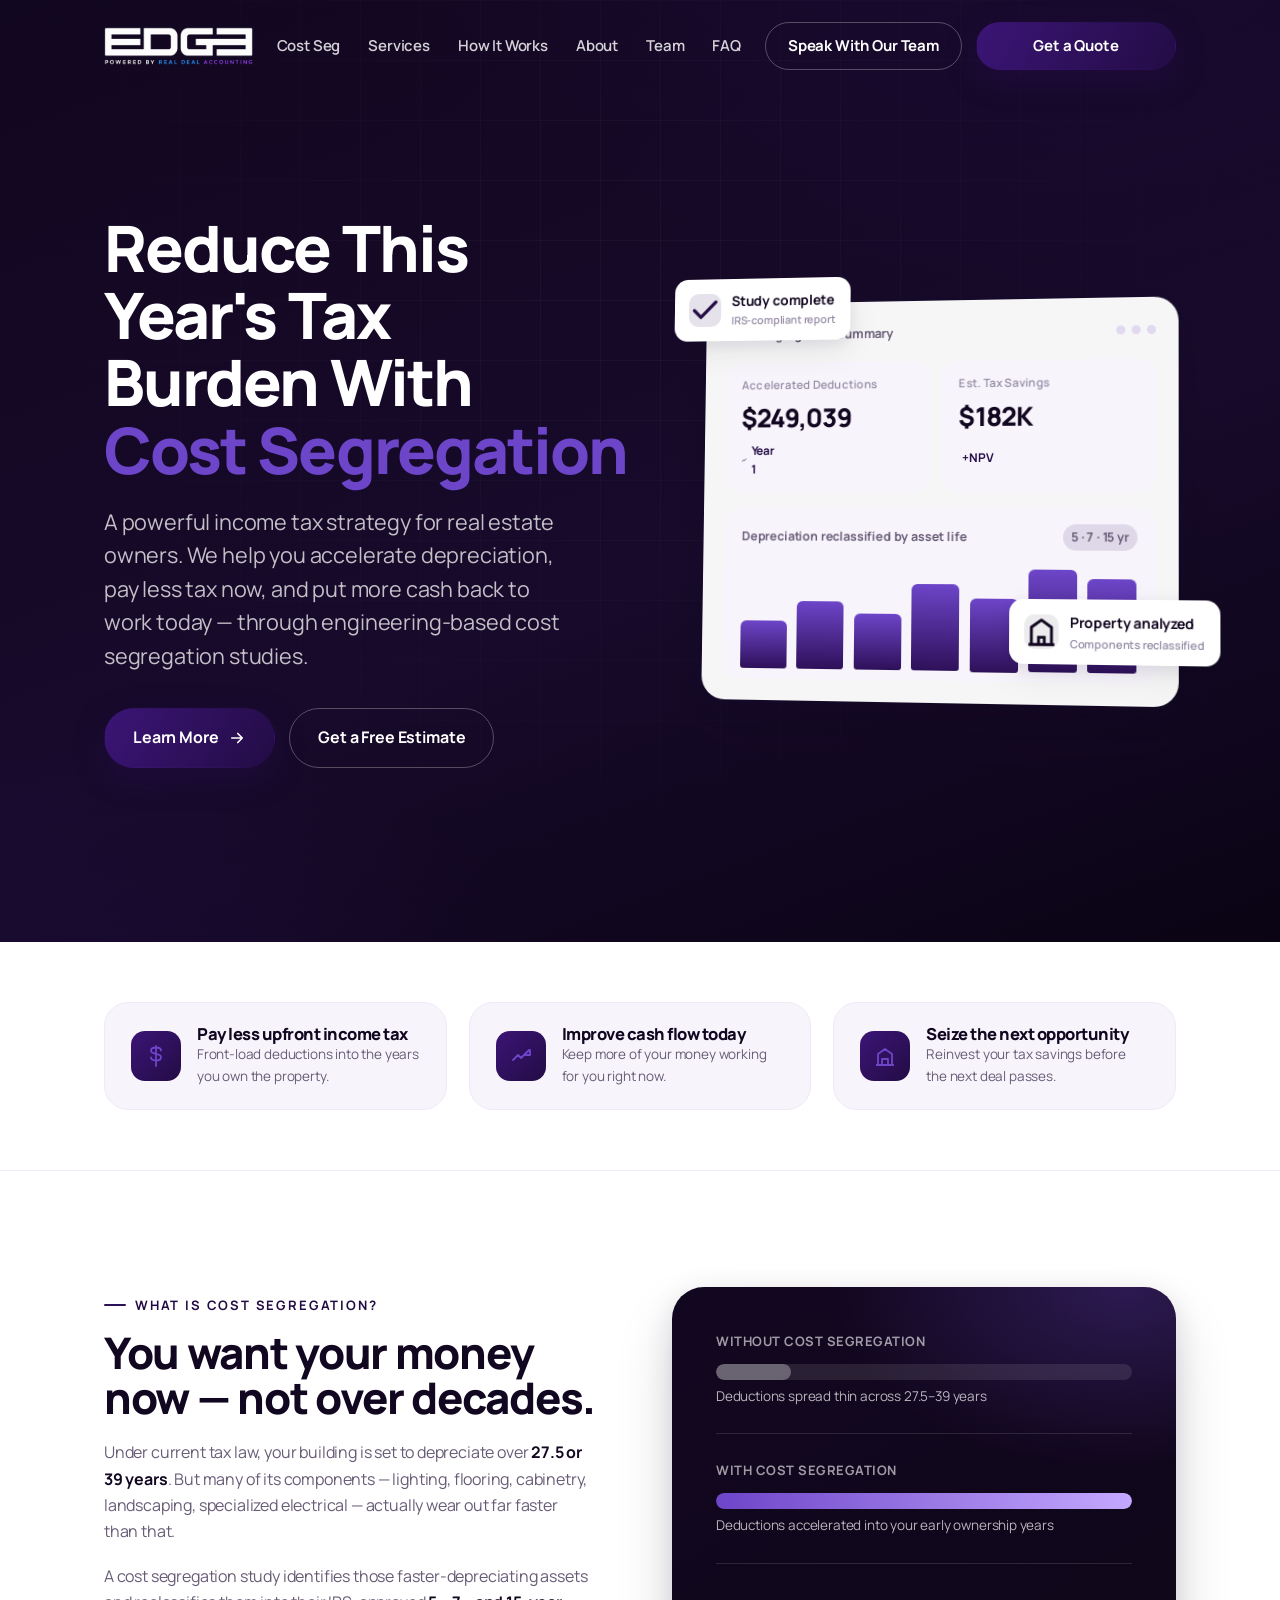
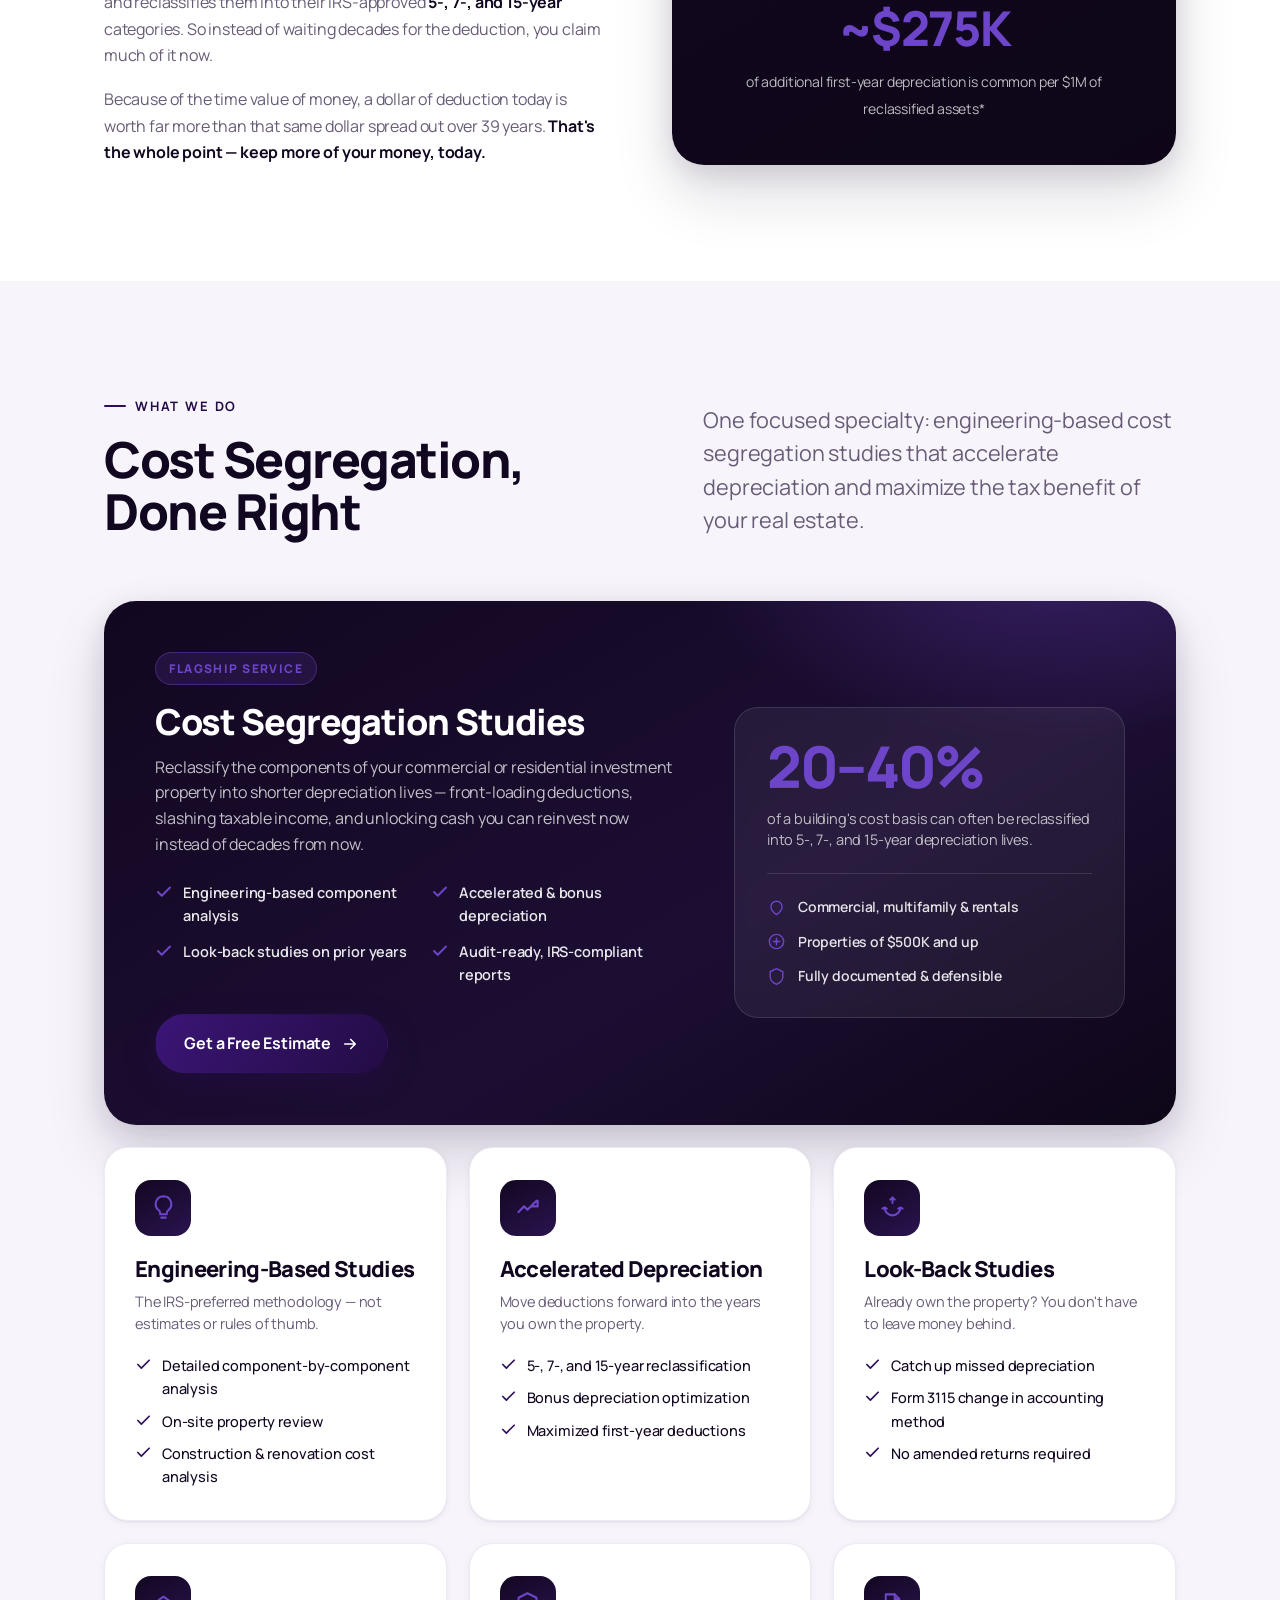
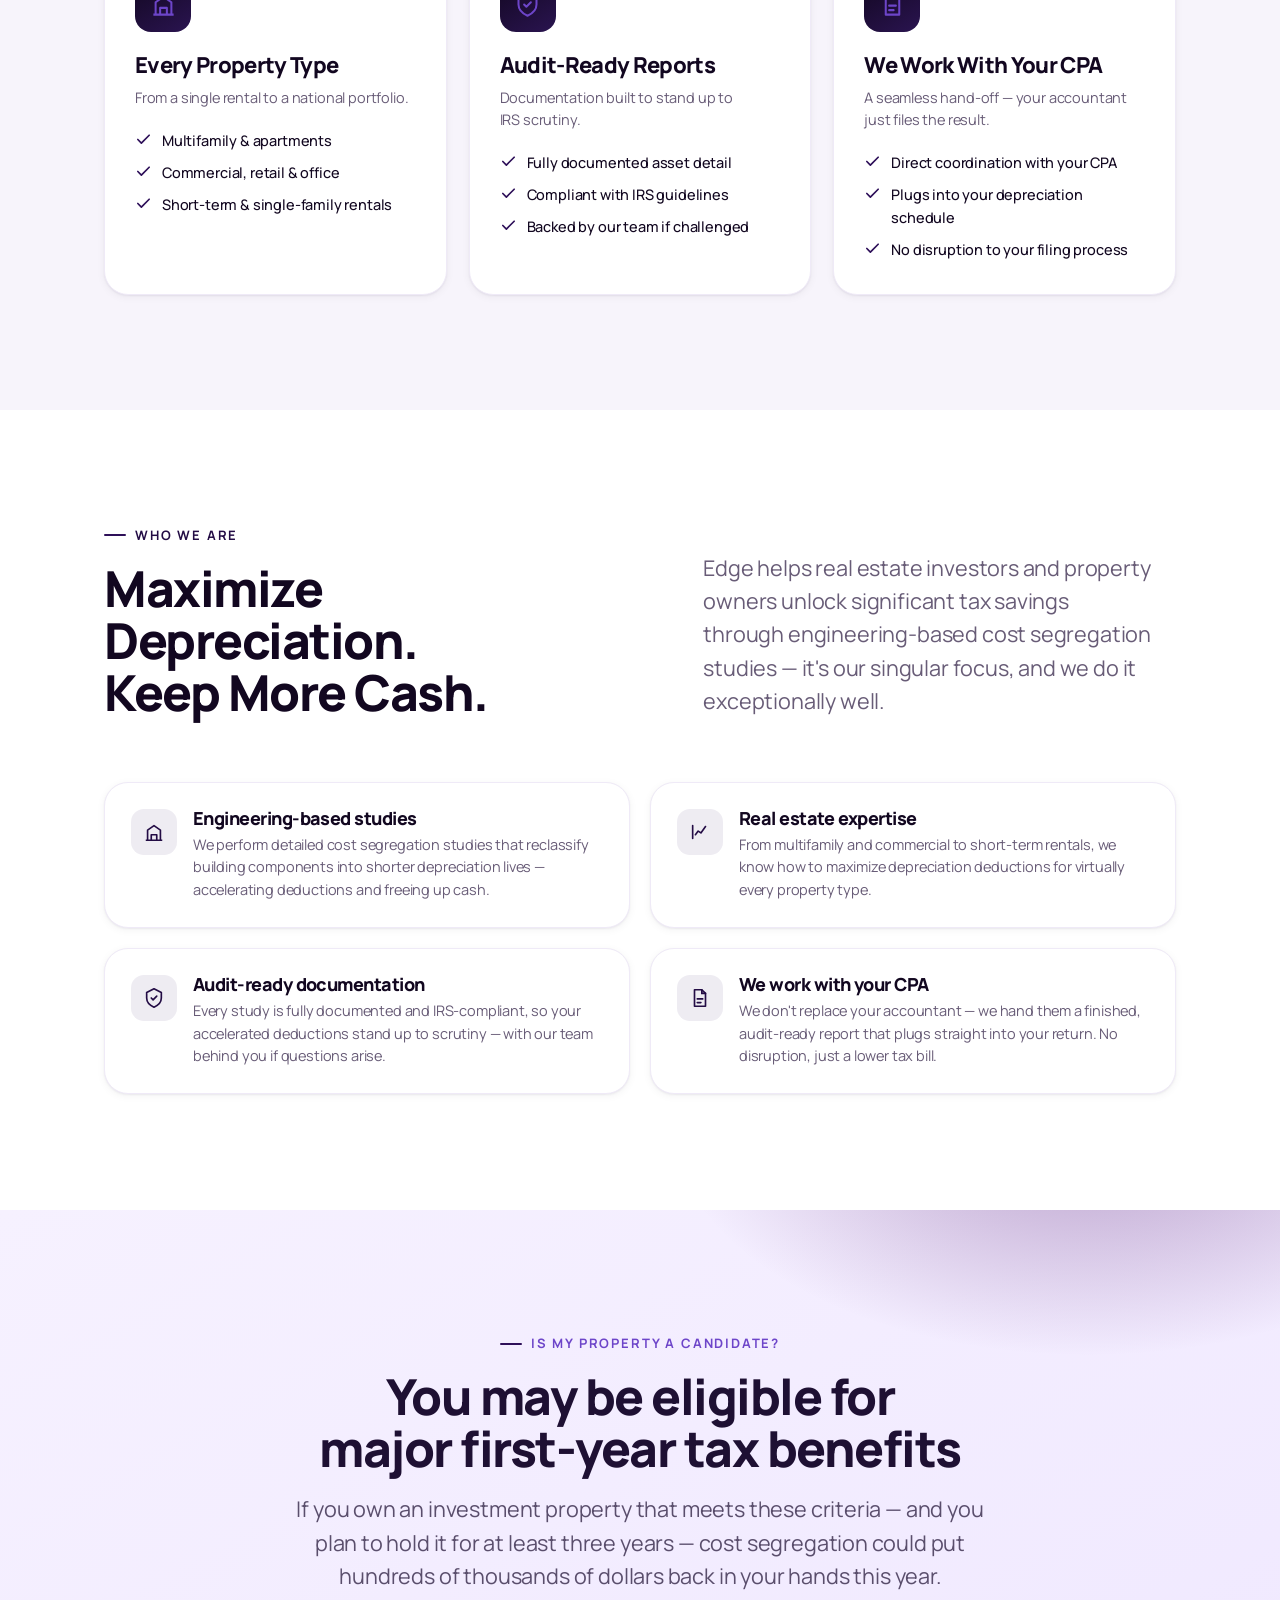
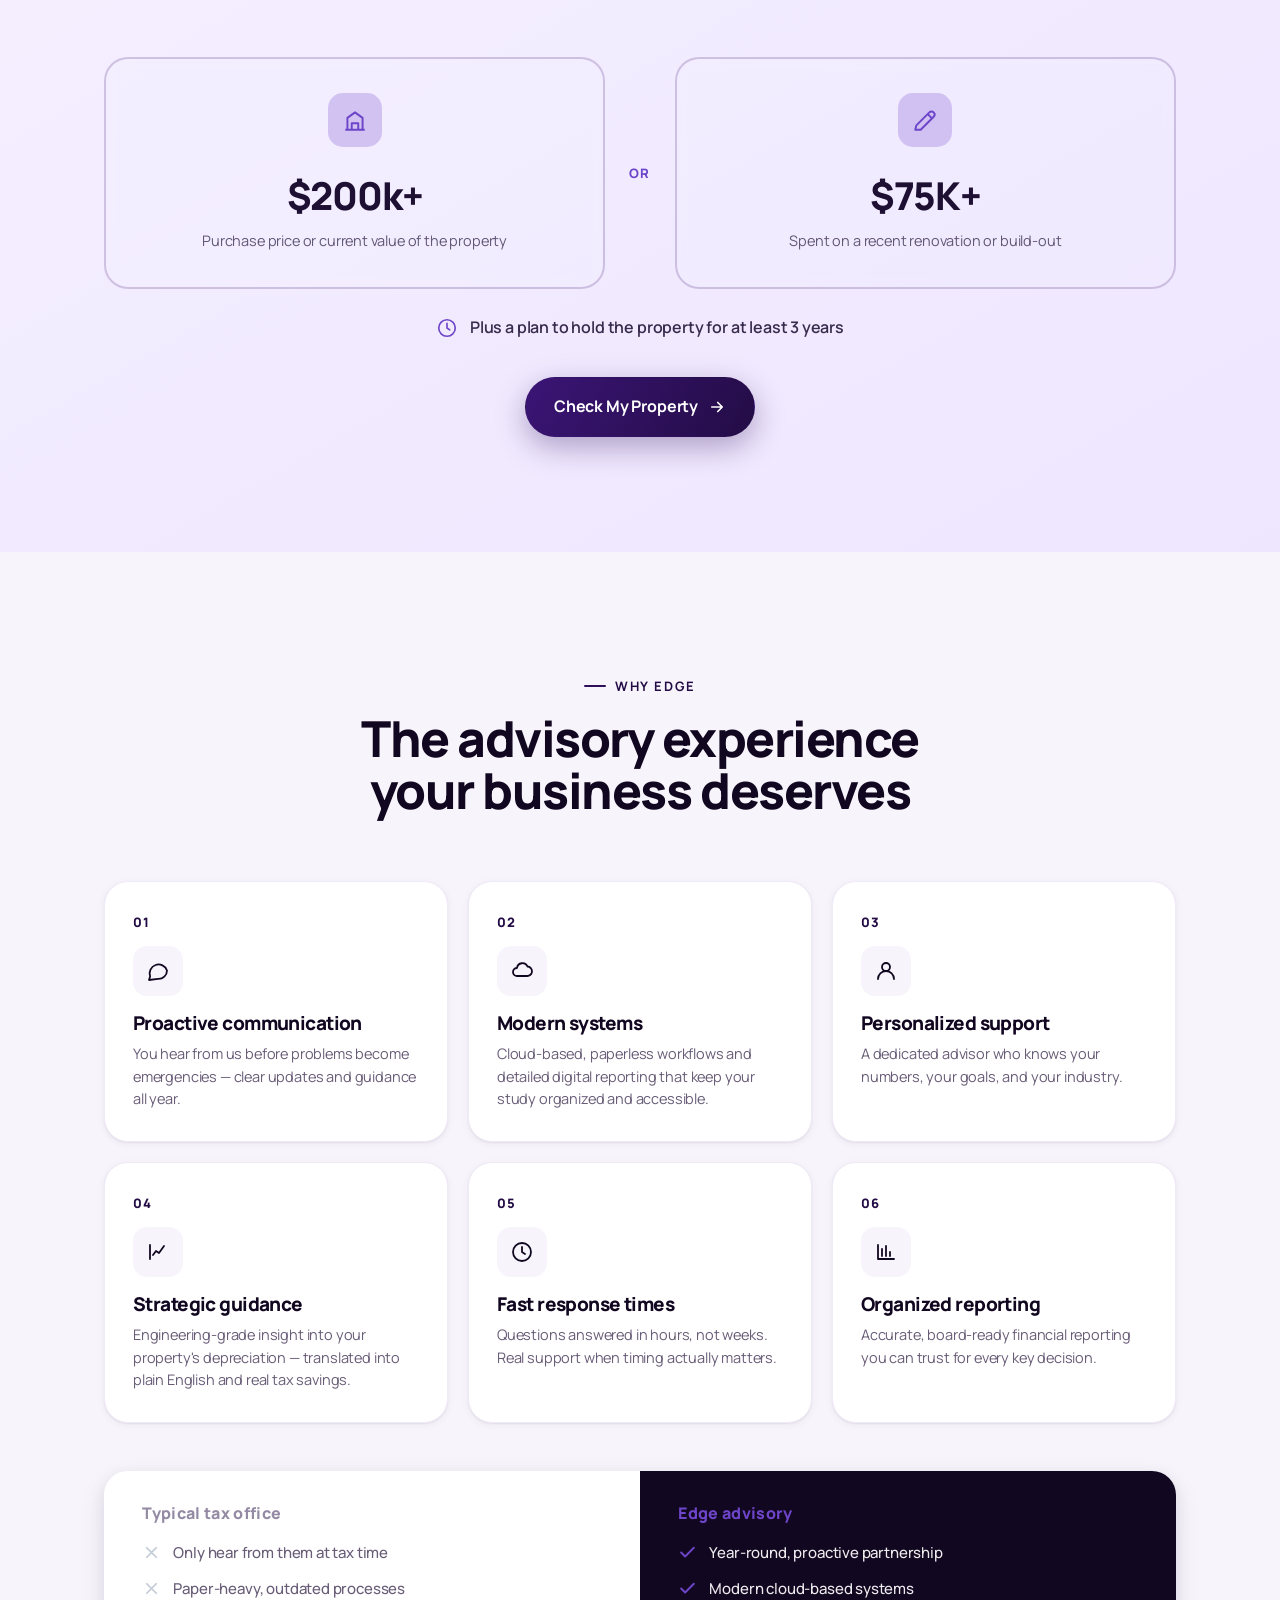
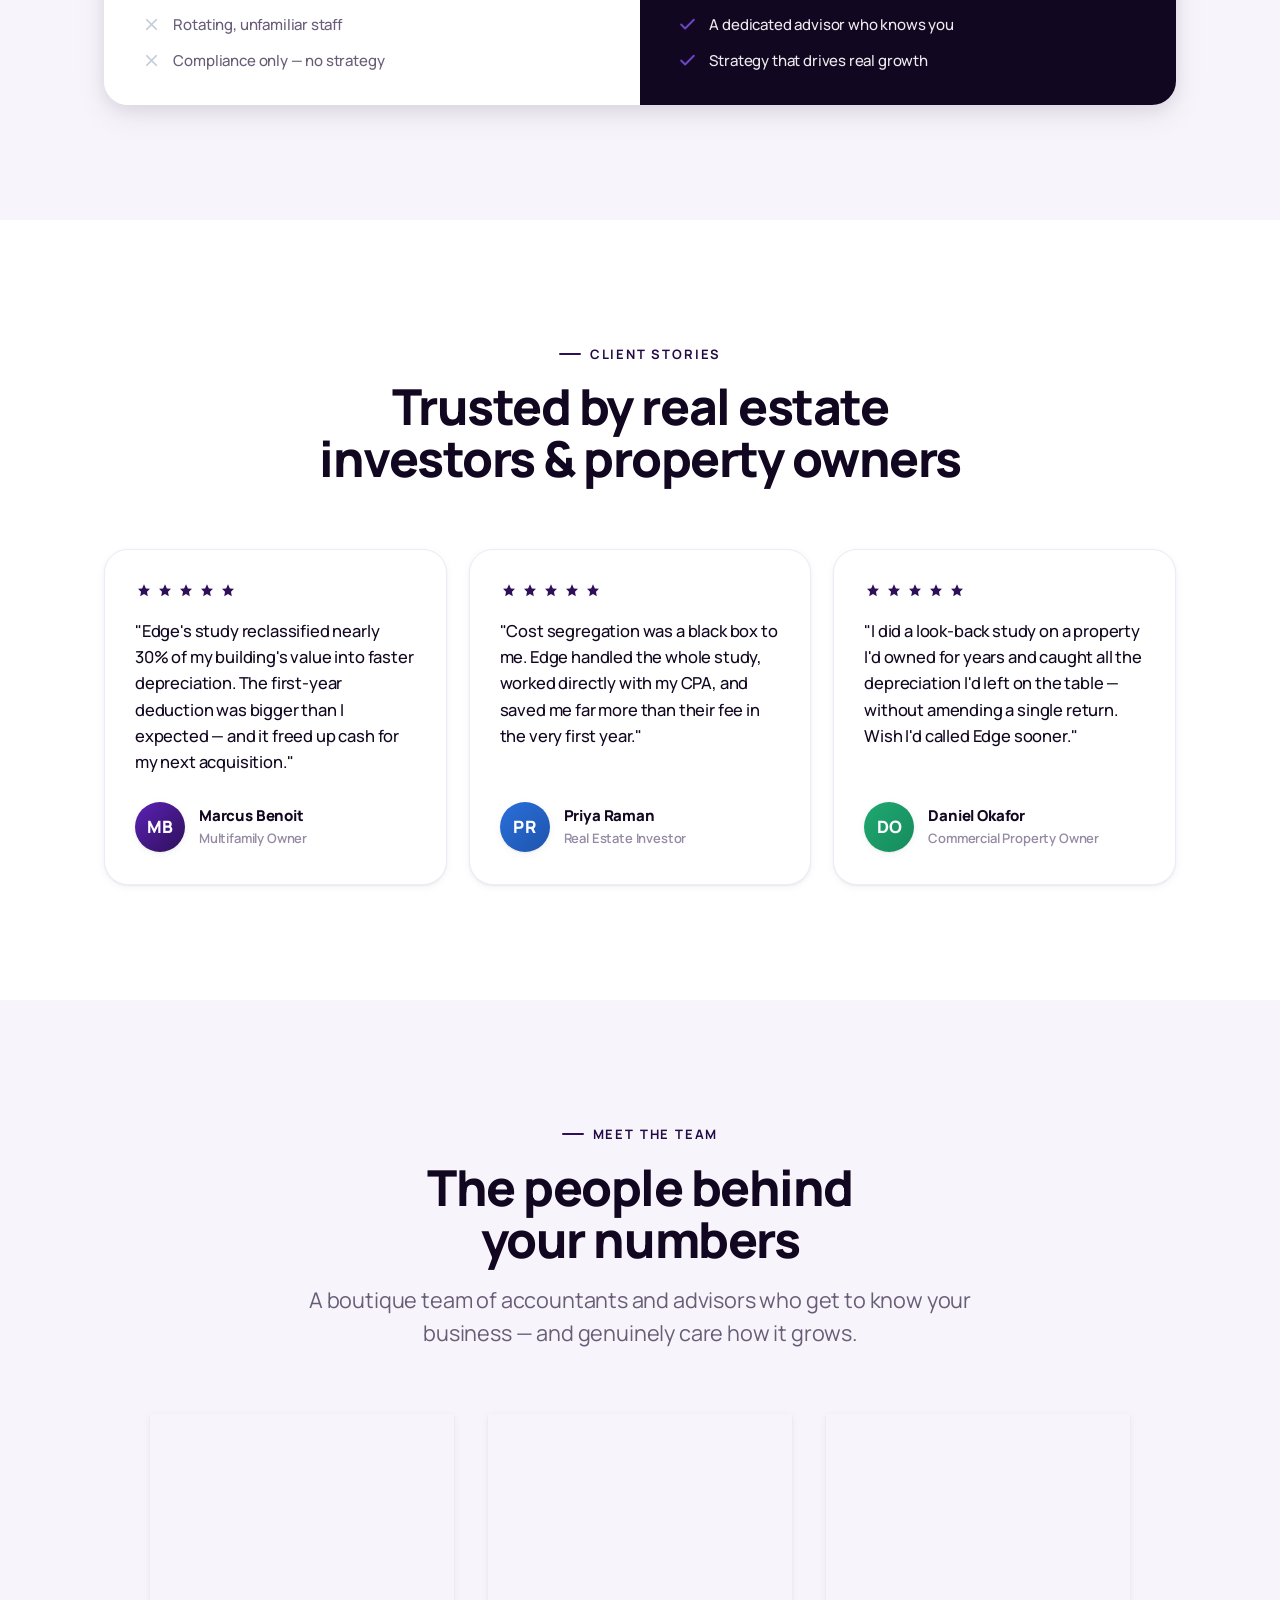
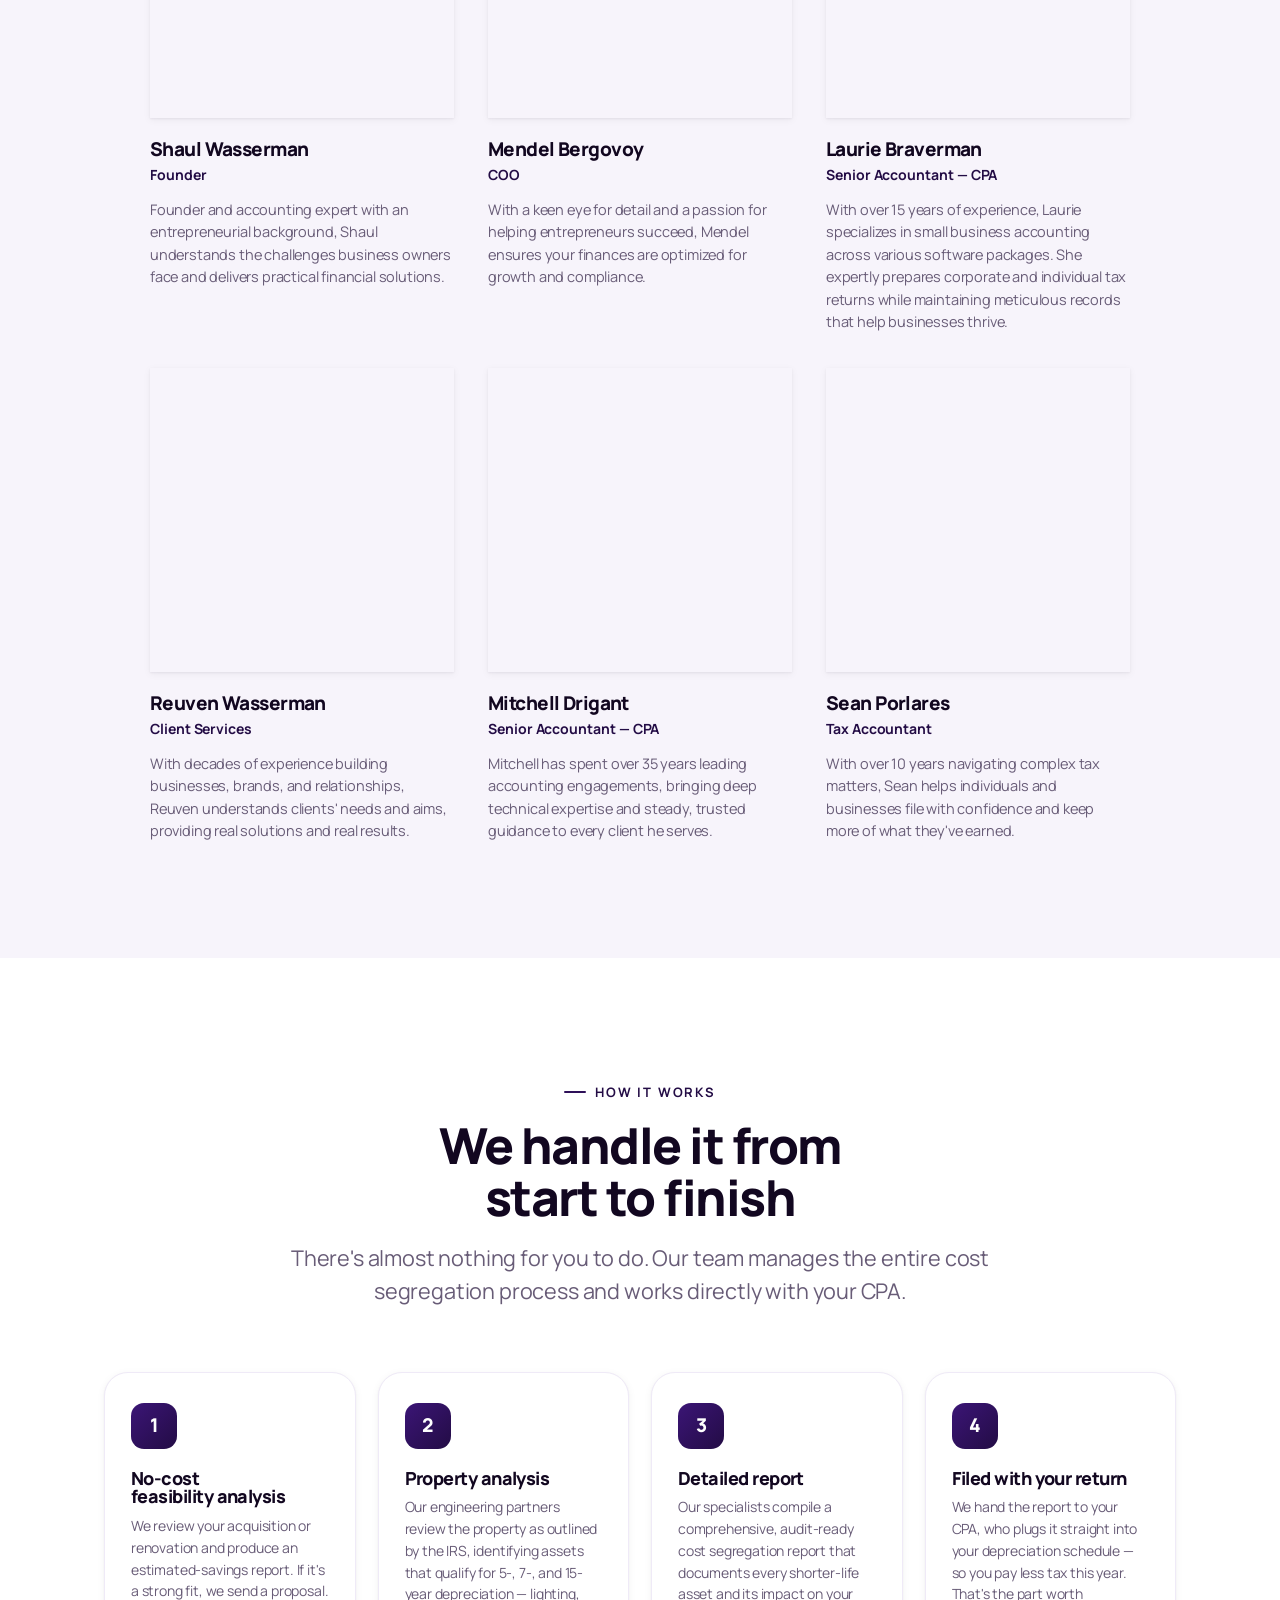
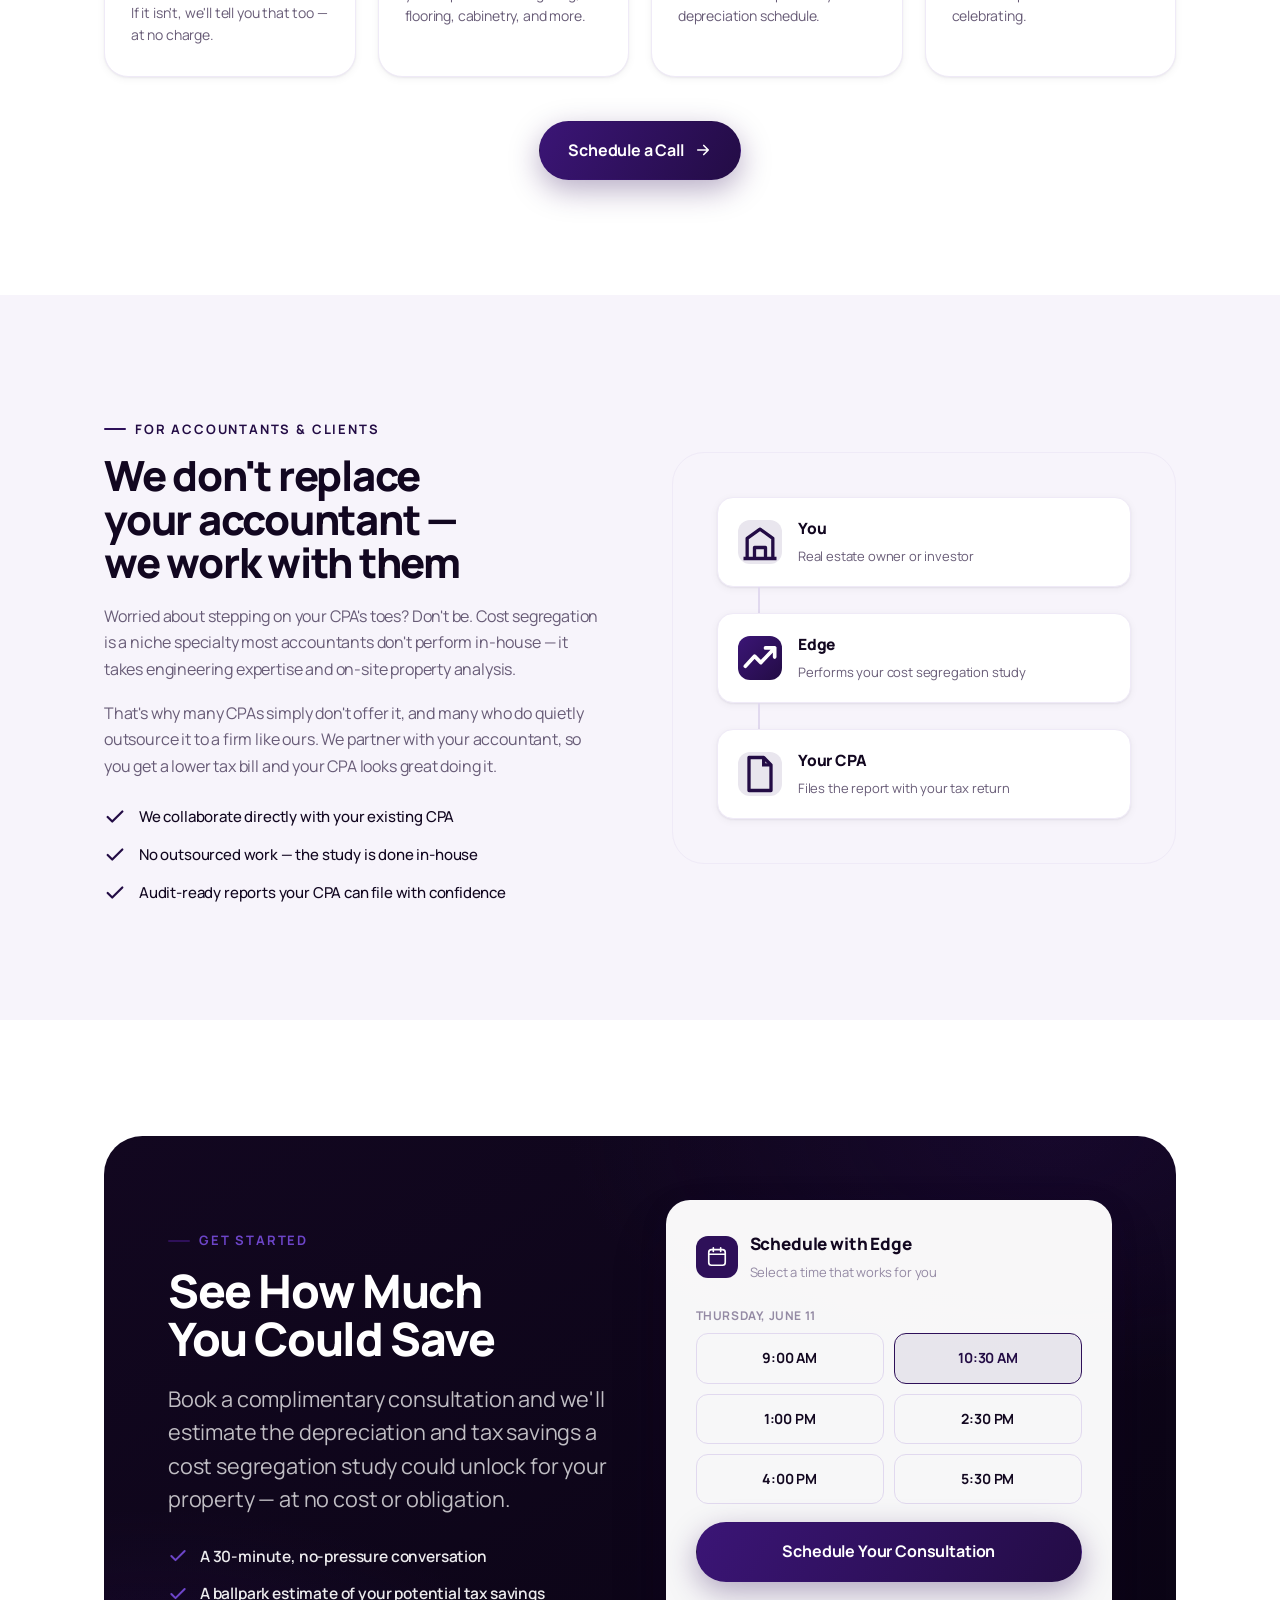
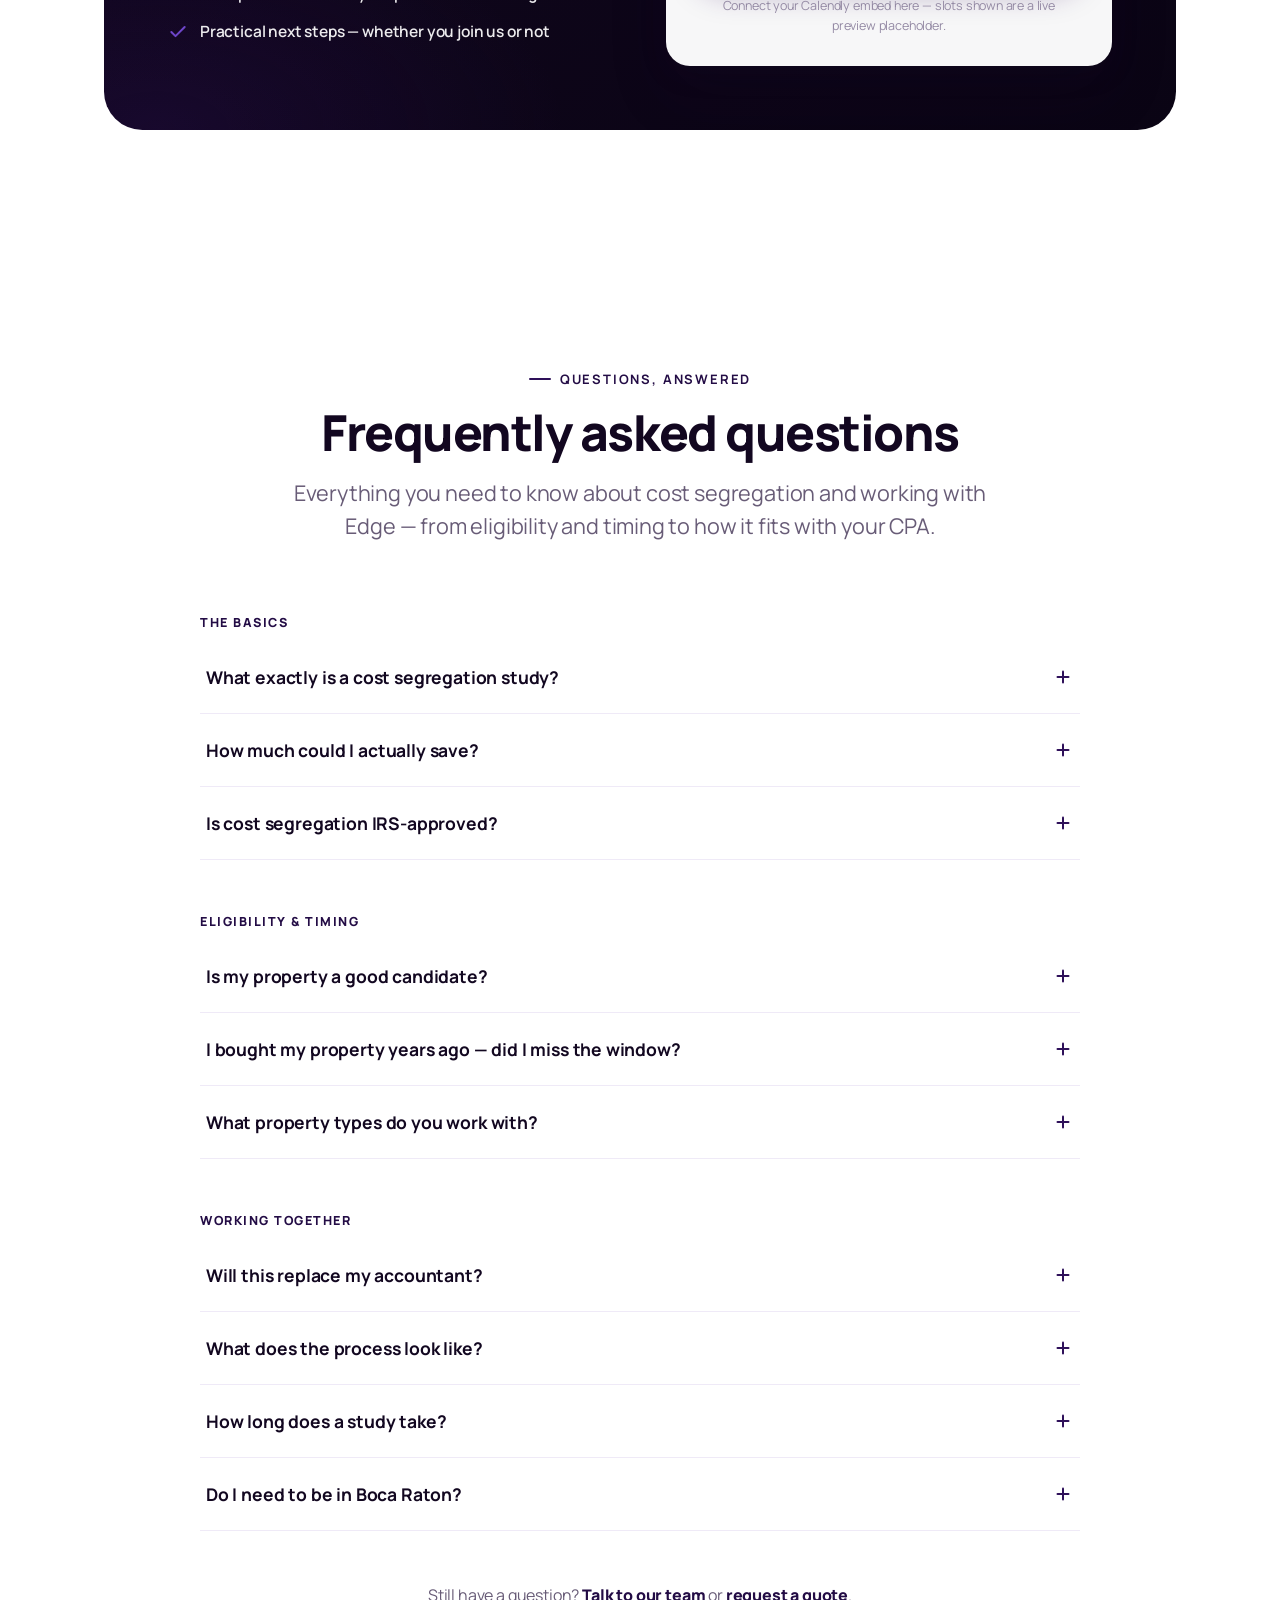
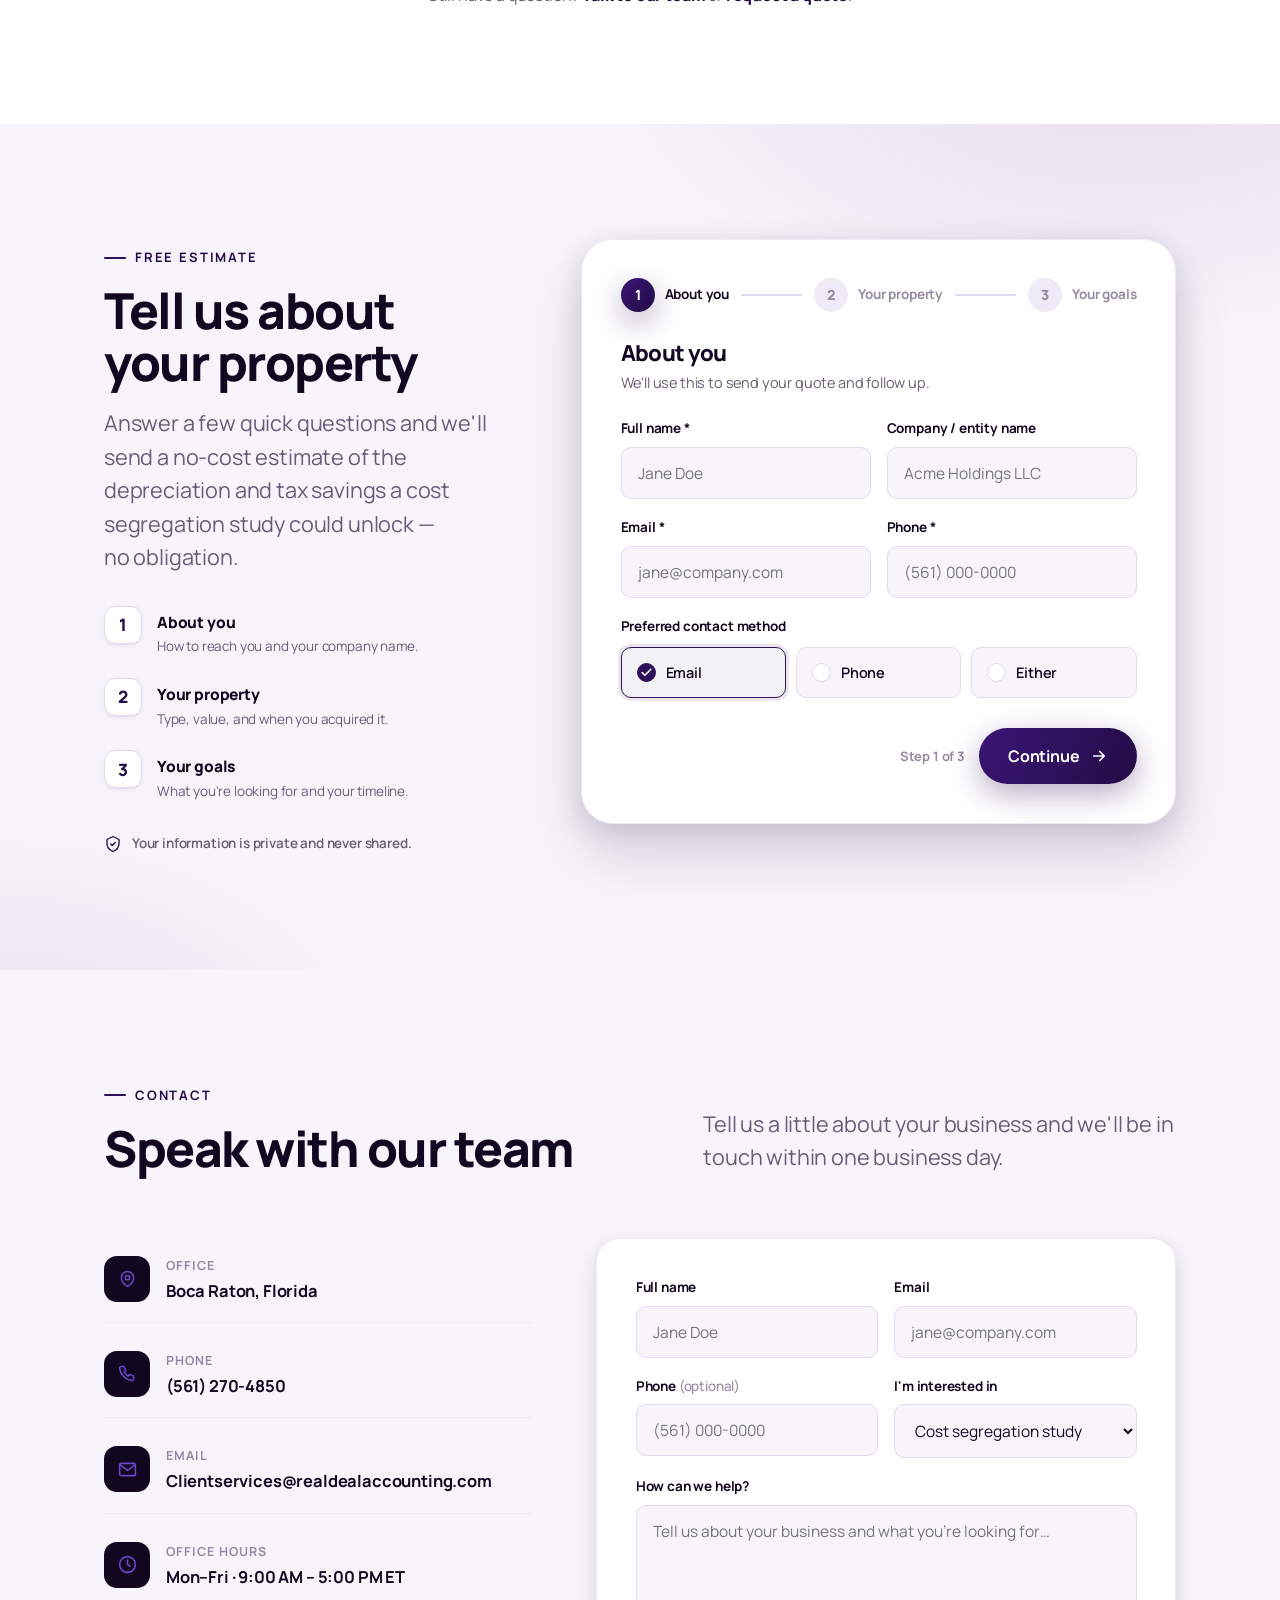
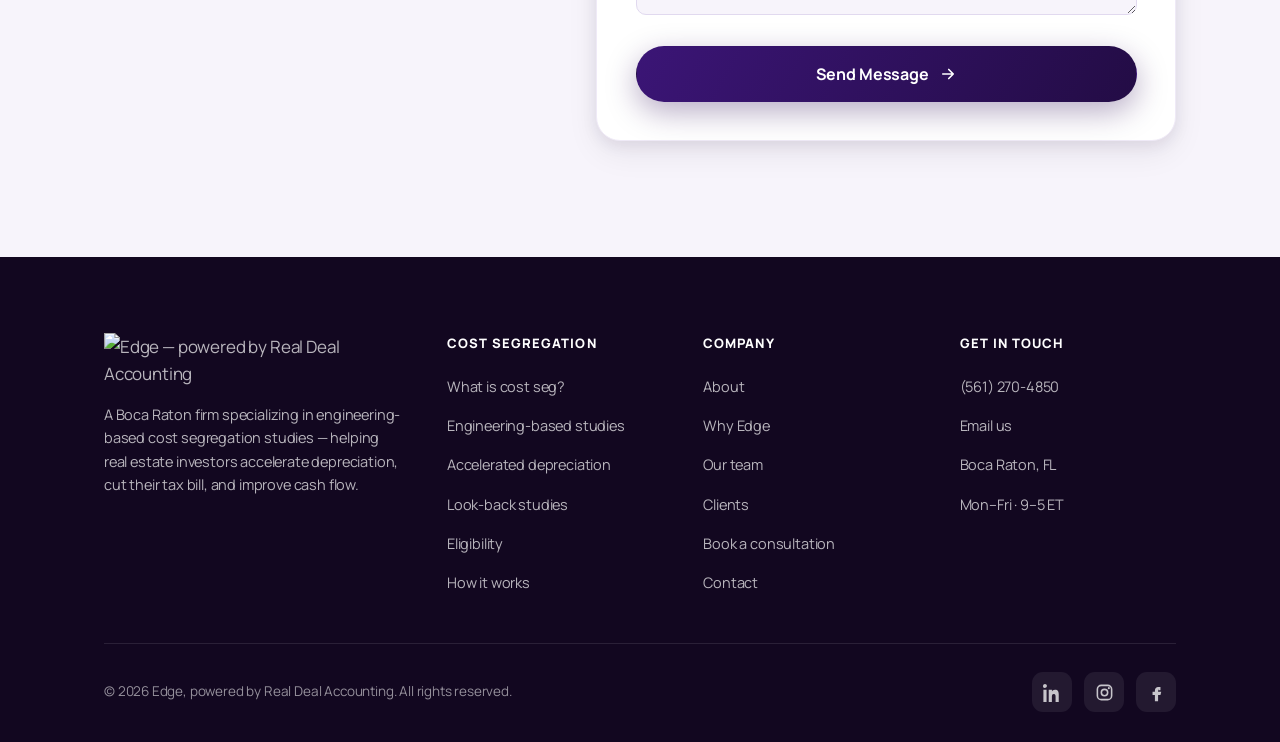
==== index.html @ 7eaba285 "Update index.html" ====
<!DOCTYPE html>
<html lang="en">
<head>
  <link rel="icon" type="image/png" href="assets/favicon.png">
<meta charset="UTF-8" />
<meta name="viewport" content="width=device-width, initial-scale=1.0" />
<meta name="description" content="Edge, powered by Real Deal Accounting — a Boca Raton firm specializing in engineering-based cost segregation studies that accelerate depreciation and reduce income tax for real estate investors and property owners." />
<meta name="keywords" content="cost segregation, cost segregation study, accelerated depreciation, real estate tax savings, bonus depreciation, look-back study, depreciation reclassification, Boca Raton cost segregation" />
<meta property="og:title" content="Edge — Cost Segregation Studies for Real Estate" />
<meta property="og:description" content="Engineering-based cost segregation that accelerates depreciation, cuts your tax bill, and improves cash flow." />
<meta property="og:type" content="website" />
<link rel="preconnect" href="https://fonts.googleapis.com" />
<link rel="preconnect" href="https://fonts.gstatic.com" crossorigin />
<link href="https://fonts.googleapis.com/css2?family=Manrope:wght@400;500;600;700;800&family=Plus+Jakarta+Sans:wght@600;700;800&family=Sora:wght@600;700;800&display=swap" rel="stylesheet" />
<link rel="stylesheet" href="styles.css" />
<script src="image-slot.js"></script>
</head>
  <body>
<!-- ============================ NAV ============================ -->
<header class="nav on-dark" id="nav">
  <div class="wrap nav-inner">
    <a href="#top" class="brand" aria-label="Edge, powered by Real Deal Accounting — home">
  <img src="assets/light logo.png" class="brand-logo light" alt="Logo">
<img src="assets/dark logo.png" class="brand-logo dark" alt="Logo">
    </a>
    <nav class="nav-links" aria-label="Primary">
      <a href="#what">Cost Seg</a>
      <a href="#services">Services</a>
      <a href="#process">How It Works</a>
      <a href="#about">About</a>
      <a href="#team">Team</a>
      <a href="#faq">FAQ</a>
    </nav>
  <div class="nav-cta">
      <a href="contact.html" class="btn btn-ghost on-dark">Speak With Our Team</a>
      <a href="quote.html" class="btn btn-primary" style="font-size: 15px; width: 200px">Get a Quote</a>
    </div>
    <button class="nav-toggle" aria-label="Open menu"><span></span><span></span><span></span></button>
  </div>
</header>

<div class="mobile-menu" id="mobileMenu">
  <button class="mobile-close" aria-label="Close menu">&times;</button>
  <a href="#what">Cost Seg</a>
  <a href="#services">Services</a>
  <a href="#process">How It Works</a>
  <a href="#about">About</a>
  <a href="#team">Team</a>
  <a href="#faq">FAQ</a>
  <a href="#contact">Contact</a>
  <a href="quote.html" class="btn btn-primary" style="font-size: 15px; width: 200px">Get a Quote</a>
</div>

<!-- ============================ HERO ============================ -->
<section class="hero" id="top">
  <div class="wrap hero-grid">
    <div class="hero-copy">
      <h1 class="reveal d1">Reduce This Year's Tax Burden With <span class="accent">Cost Segregation</span></h1>
      <p class="lead reveal d2">A powerful income tax strategy for real estate owners. We help you accelerate depreciation, pay less tax now, and put more cash back to work today — through engineering-based cost segregation studies.</p>
      <div class="hero-cta reveal d3">
        <a href="#what" class="btn btn-primary">Learn More
          <svg viewBox="0 0 24 24" fill="none"><path d="M5 12h14M13 6l6 6-6 6" stroke="currentColor" stroke-width="2.2" stroke-linecap="round" stroke-linejoin="round"/></svg>
        </a>
        <a href="#quote" class="btn btn-ghost on-dark">Get a Free Estimate</a>
      </div>
      <div class="hero-stats reveal d4">
      </div>
    </div>

    <!-- Animated dashboard -->
    <div class="hero-visual reveal d2">
      <div class="dash">
        <div class="dash-top">
          <span class="lbl">Cost Segregation Summary</span>
          <span class="dash-dots"><i></i><i></i><i></i></span>
        </div>
        <div class="dash-kpis">
          <div class="kpi">
            <div class="k-label">Accelerated Deductions</div>
            <div class="k-val" id="kpiRev">$487,200</div>
            <div class="k-trend"><svg viewBox="0 0 24 24" fill="none"><path d="M5 16l5-5 3 3 6-7" stroke="currentColor" stroke-width="2.4" stroke-linecap="round" stroke-linejoin="round"/></svg> Year 1</div>
          </div>
          <div class="kpi">
            <div class="k-label">Est. Tax Savings</div>
            <div class="k-val">$182K</div>
            <div class="k-trend"><svg viewBox="0 0 24 24" fill="none"><path d="M5 16l5-5 3 3 6-7" stroke="currentColor" stroke-width="2.4" stroke-linecap="round" stroke-linejoin="round"/></svg> +NPV</div>
          </div>
        </div>
        <div class="dash-chart">
          <div class="c-head">
            <span>Depreciation reclassified by asset life</span>
            <span class="c-tag">5 · 7 · 15 yr</span>
          </div>
          <div class="bars">
            <span class="bar"></span><span class="bar"></span><span class="bar"></span>
            <span class="bar"></span><span class="bar"></span><span class="bar"></span><span class="bar"></span>
          </div>
        </div>
        <div class="dash-float df-1">
          <span class="ico" style="background:rgba(46,16,89,.12);color:var(--emerald-600)"><svg viewBox="0 0 24 24" fill="none"><path d="M20 6 9 17l-5-5" stroke="currentColor" stroke-width="2.4" stroke-linecap="round" stroke-linejoin="round"/></svg></span>
          <span>Study complete<small>IRS-compliant report</small></span>
        </div>
        <div class="dash-float df-2">
          <span class="ico" style="background:rgba(18,7,32,.08);color:var(--navy)"><svg viewBox="0 0 24 24" fill="none"><path d="M3 21h18M5 21V9l7-5 7 5v12" stroke="currentColor" stroke-width="2" stroke-linejoin="round"/><path d="M10 21v-5h4v5" stroke="currentColor" stroke-width="2"/></svg></span>
          <span>Property analyzed<small>Components reclassified</small></span>
        </div>
      </div>
    </div>
  </div>
</section>

<!-- ============================ BENEFITS ============================ -->
<section class="benefits">
  <div class="wrap">
    <div class="benefits-grid">
      <div class="benefit reveal d1">
        <span class="b-ico"><svg viewBox="0 0 24 24" fill="none"><path d="M12 2v20M17 6.5c0-2-2.2-3-5-3s-5 .9-5 3 2.2 2.8 5 3.3 5 1.3 5 3.4-2.2 3.3-5 3.3-5-1.2-5-3.2" stroke="currentColor" stroke-width="1.8" stroke-linecap="round"/></svg></span>
        <div><h4>Pay less upfront income tax</h4><p>Front-load deductions into the years you own the property.</p></div>
      </div>
      <div class="benefit reveal d2">
        <span class="b-ico"><svg viewBox="0 0 24 24" fill="none"><path d="m4 16 5-5 3 3 8-8M21 6v5h-5" stroke="currentColor" stroke-width="1.9" stroke-linecap="round" stroke-linejoin="round"/></svg></span>
        <div><h4>Improve cash flow today</h4><p>Keep more of your money working for you right now.</p></div>
      </div>
      <div class="benefit reveal d3">
        <span class="b-ico"><svg viewBox="0 0 24 24" fill="none"><path d="M3 21h18M5 21V10l7-5 7 5v11M9 21v-6h6v6" stroke="currentColor" stroke-width="1.8" stroke-linejoin="round"/></svg></span>
        <div><h4>Seize the next opportunity</h4><p>Reinvest your tax savings before the next deal passes.</p></div>
      </div>
    </div>
  </div>
</section>

<!-- ============================ WHAT IS COST SEG ============================ -->
<section class="section" id="what">
  <div class="wrap explain-grid">
    <div class="explain-copy reveal">
      <span class="eyebrow">What is cost segregation?</span>
      <h2 class="h2">You want your money now — not over decades.</h2>
      <p>Under current tax law, your building is set to depreciate over <strong>27.5 or 39 years</strong>. But many of its components — lighting, flooring, cabinetry, landscaping, specialized electrical — actually wear out far faster than that.</p>
      <p>A cost segregation study identifies those faster-depreciating assets and reclassifies them into their IRS-approved <strong>5-, 7-, and 15-year</strong> categories. So instead of waiting decades for the deduction, you claim much of it now.</p>
      <p>Because of the time value of money, a dollar of deduction today is worth far more than that same dollar spread out over 39 years. <strong>That's the whole point — keep more of your money, today.</strong></p>
    </div>
    <div class="explain-visual reveal d1">
      <div class="ev-row">
        <div class="ev-label">Without cost segregation</div>
        <div class="ev-bar-track"><div class="ev-bar-fill slow"></div></div>
        <div class="ev-cap">Deductions spread thin across 27.5–39 years</div>
      </div>
      <div class="ev-divider"></div>
      <div class="ev-row">
        <div class="ev-label">With cost segregation</div>
        <div class="ev-bar-track"><div class="ev-bar-fill fast"></div></div>
        <div class="ev-cap">Deductions accelerated into your early ownership years</div>
      </div>
      <div class="ev-divider"></div>
      <div class="ev-stat">
        <b>~$275K</b>
        <span>of additional first-year depreciation is common per $1M of reclassified assets*</span>
      </div>
    </div>
  </div>
</section>

<!-- ============================ SERVICES ============================ -->
<section class="section alt" id="services">
  <div class="wrap">
    <div class="sec-head split reveal">
      <span class="eyebrow">What we do</span>
      <h2 class="h2">Cost Segregation, Done Right</h2>
      <p class="lead">One focused specialty: engineering-based cost segregation studies that accelerate depreciation and maximize the tax benefit of your real estate.</p>
    </div>

    <article class="svc-featured reveal">
      <div class="sf-body">
        <span class="sf-tag">Flagship service</span>
        <h3>Cost Segregation Studies</h3>
        <p class="sf-desc">Reclassify the components of your commercial or residential investment property into shorter depreciation lives — front-loading deductions, slashing taxable income, and unlocking cash you can reinvest now instead of decades from now.</p>
        <ul class="sf-list">
          <li><svg viewBox="0 0 24 24" fill="none"><path d="M20 6 9 17l-5-5" stroke="currentColor" stroke-width="2.6" stroke-linecap="round" stroke-linejoin="round"/></svg>Engineering-based component analysis</li>
          <li><svg viewBox="0 0 24 24" fill="none"><path d="M20 6 9 17l-5-5" stroke="currentColor" stroke-width="2.6" stroke-linecap="round" stroke-linejoin="round"/></svg>Accelerated &amp; bonus depreciation</li>
          <li><svg viewBox="0 0 24 24" fill="none"><path d="M20 6 9 17l-5-5" stroke="currentColor" stroke-width="2.6" stroke-linecap="round" stroke-linejoin="round"/></svg>Look-back studies on prior years</li>
          <li><svg viewBox="0 0 24 24" fill="none"><path d="M20 6 9 17l-5-5" stroke="currentColor" stroke-width="2.6" stroke-linecap="round" stroke-linejoin="round"/></svg>Audit-ready, IRS-compliant reports</li>
        </ul>
        <a href="#quote" class="btn btn-primary">Get a Free Estimate
          <svg viewBox="0 0 24 24" fill="none"><path d="M5 12h14M13 6l6 6-6 6" stroke="currentColor" stroke-width="2.2" stroke-linecap="round" stroke-linejoin="round"/></svg>
        </a>
      </div>
      <div class="sf-stat">
        <div class="sf-big">20–40%</div>
        <div class="sf-cap">of a building's cost basis can often be reclassified into 5-, 7-, and 15-year depreciation lives.</div>
        <div class="sf-divider"></div>
        <div class="sf-row"><svg viewBox="0 0 24 24" fill="none"><path d="M12 21s-7-4.5-7-10a7 7 0 0 1 14 0c0 5.5-7 10-7 10Z" stroke="currentColor" stroke-width="1.8" stroke-linejoin="round"/></svg>Commercial, multifamily &amp; rentals</div>
        <div class="sf-row"><svg viewBox="0 0 24 24" fill="none"><path d="M12 8v8m-4-4h8" stroke="currentColor" stroke-width="2" stroke-linecap="round"/><circle cx="12" cy="12" r="9" stroke="currentColor" stroke-width="1.8"/></svg>Properties of $500K and up</div>
        <div class="sf-row"><svg viewBox="0 0 24 24" fill="none"><path d="M12 2 4 6v6c0 5 3.5 8 8 10 4.5-2 8-5 8-10V6l-8-4Z" stroke="currentColor" stroke-width="1.8" stroke-linejoin="round"/></svg>Fully documented &amp; defensible</div>
      </div>
    </article>

    <div class="svc-grid">

      <article class="svc-card reveal d1">
        <span class="svc-ico"><svg viewBox="0 0 24 24" fill="none"><path d="M9 18h6M10 21h4M12 2a7 7 0 0 0-4 12.7c.6.5 1 1.3 1 2.1M12 2a7 7 0 0 1 4 12.7c-.6.5-1 1.3-1 2.1" stroke="currentColor" stroke-width="1.8" stroke-linecap="round" stroke-linejoin="round"/></svg></span>
        <h3>Engineering-Based Studies</h3>
        <p class="svc-sub">The IRS-preferred methodology — not estimates or rules of thumb.</p>
        <ul class="svc-list">
          <li><svg viewBox="0 0 24 24" fill="none"><path d="M20 6 9 17l-5-5" stroke="currentColor" stroke-width="2.4" stroke-linecap="round" stroke-linejoin="round"/></svg>Detailed component-by-component analysis</li>
          <li><svg viewBox="0 0 24 24" fill="none"><path d="M20 6 9 17l-5-5" stroke="currentColor" stroke-width="2.4" stroke-linecap="round" stroke-linejoin="round"/></svg>On-site property review</li>
          <li><svg viewBox="0 0 24 24" fill="none"><path d="M20 6 9 17l-5-5" stroke="currentColor" stroke-width="2.4" stroke-linecap="round" stroke-linejoin="round"/></svg>Construction &amp; renovation cost analysis</li>
        </ul>
      </article>

      <article class="svc-card reveal d2">
        <span class="svc-ico"><svg viewBox="0 0 24 24" fill="none"><path d="m4 16 5-5 3 3 8-8M21 6v5h-5" stroke="currentColor" stroke-width="1.9" stroke-linecap="round" stroke-linejoin="round"/></svg></span>
        <h3>Accelerated Depreciation</h3>
        <p class="svc-sub">Move deductions forward into the years you own the property.</p>
        <ul class="svc-list">
          <li><svg viewBox="0 0 24 24" fill="none"><path d="M20 6 9 17l-5-5" stroke="currentColor" stroke-width="2.4" stroke-linecap="round" stroke-linejoin="round"/></svg>5-, 7-, and 15-year reclassification</li>
          <li><svg viewBox="0 0 24 24" fill="none"><path d="M20 6 9 17l-5-5" stroke="currentColor" stroke-width="2.4" stroke-linecap="round" stroke-linejoin="round"/></svg>Bonus depreciation optimization</li>
          <li><svg viewBox="0 0 24 24" fill="none"><path d="M20 6 9 17l-5-5" stroke="currentColor" stroke-width="2.4" stroke-linecap="round" stroke-linejoin="round"/></svg>Maximized first-year deductions</li>
        </ul>
      </article>

      <article class="svc-card reveal d3">
        <span class="svc-ico"><svg viewBox="0 0 24 24" fill="none"><path d="M12 8V3l-2 2m2-2 2 2M5 12a7 7 0 0 0 14 0M5 12l-2 1m2-1 2 1m12-1 2 1m-2-1-2 1" stroke="currentColor" stroke-width="1.8" stroke-linecap="round" stroke-linejoin="round"/></svg></span>
        <h3>Look-Back Studies</h3>
        <p class="svc-sub">Already own the property? You don't have to leave money behind.</p>
        <ul class="svc-list">
          <li><svg viewBox="0 0 24 24" fill="none"><path d="M20 6 9 17l-5-5" stroke="currentColor" stroke-width="2.4" stroke-linecap="round" stroke-linejoin="round"/></svg>Catch up missed depreciation</li>
          <li><svg viewBox="0 0 24 24" fill="none"><path d="M20 6 9 17l-5-5" stroke="currentColor" stroke-width="2.4" stroke-linecap="round" stroke-linejoin="round"/></svg>Form 3115 change in accounting method</li>
          <li><svg viewBox="0 0 24 24" fill="none"><path d="M20 6 9 17l-5-5" stroke="currentColor" stroke-width="2.4" stroke-linecap="round" stroke-linejoin="round"/></svg>No amended returns required</li>
        </ul>
      </article>

      <article class="svc-card reveal d1">
        <span class="svc-ico"><svg viewBox="0 0 24 24" fill="none"><path d="M3 21h18M5 21V10l7-5 7 5v11" stroke="currentColor" stroke-width="1.8" stroke-linejoin="round"/><path d="M9 21v-6h6v6" stroke="currentColor" stroke-width="1.8" stroke-linejoin="round"/></svg></span>
        <h3>Every Property Type</h3>
        <p class="svc-sub">From a single rental to a national portfolio.</p>
        <ul class="svc-list">
          <li><svg viewBox="0 0 24 24" fill="none"><path d="M20 6 9 17l-5-5" stroke="currentColor" stroke-width="2.4" stroke-linecap="round" stroke-linejoin="round"/></svg>Multifamily &amp; apartments</li>
          <li><svg viewBox="0 0 24 24" fill="none"><path d="M20 6 9 17l-5-5" stroke="currentColor" stroke-width="2.4" stroke-linecap="round" stroke-linejoin="round"/></svg>Commercial, retail &amp; office</li>
          <li><svg viewBox="0 0 24 24" fill="none"><path d="M20 6 9 17l-5-5" stroke="currentColor" stroke-width="2.4" stroke-linecap="round" stroke-linejoin="round"/></svg>Short-term &amp; single-family rentals</li>
        </ul>
      </article>

      <article class="svc-card reveal d2">
        <span class="svc-ico"><svg viewBox="0 0 24 24" fill="none"><path d="M12 2 4 6v6c0 5 3.5 8 8 10 4.5-2 8-5 8-10V6l-8-4Z" stroke="currentColor" stroke-width="1.8" stroke-linejoin="round"/><path d="m9 12 2 2 4-4" stroke="currentColor" stroke-width="1.8" stroke-linecap="round" stroke-linejoin="round"/></svg></span>
        <h3>Audit-Ready Reports</h3>
        <p class="svc-sub">Documentation built to stand up to IRS scrutiny.</p>
        <ul class="svc-list">
          <li><svg viewBox="0 0 24 24" fill="none"><path d="M20 6 9 17l-5-5" stroke="currentColor" stroke-width="2.4" stroke-linecap="round" stroke-linejoin="round"/></svg>Fully documented asset detail</li>
          <li><svg viewBox="0 0 24 24" fill="none"><path d="M20 6 9 17l-5-5" stroke="currentColor" stroke-width="2.4" stroke-linecap="round" stroke-linejoin="round"/></svg>Compliant with IRS guidelines</li>
          <li><svg viewBox="0 0 24 24" fill="none"><path d="M20 6 9 17l-5-5" stroke="currentColor" stroke-width="2.4" stroke-linecap="round" stroke-linejoin="round"/></svg>Backed by our team if challenged</li>
        </ul>
      </article>

      <article class="svc-card reveal d3">
        <span class="svc-ico"><svg viewBox="0 0 24 24" fill="none"><path d="M8 3h6l4 4v14H6V3h2Z" stroke="currentColor" stroke-width="1.8" stroke-linejoin="round"/><path d="M14 3v4h4M9 13h6M9 17h4" stroke="currentColor" stroke-width="1.8" stroke-linecap="round"/></svg></span>
        <h3>We Work With Your CPA</h3>
        <p class="svc-sub">A seamless hand-off — your accountant just files the result.</p>
        <ul class="svc-list">
          <li><svg viewBox="0 0 24 24" fill="none"><path d="M20 6 9 17l-5-5" stroke="currentColor" stroke-width="2.4" stroke-linecap="round" stroke-linejoin="round"/></svg>Direct coordination with your CPA</li>
          <li><svg viewBox="0 0 24 24" fill="none"><path d="M20 6 9 17l-5-5" stroke="currentColor" stroke-width="2.4" stroke-linecap="round" stroke-linejoin="round"/></svg>Plugs into your depreciation schedule</li>
          <li><svg viewBox="0 0 24 24" fill="none"><path d="M20 6 9 17l-5-5" stroke="currentColor" stroke-width="2.4" stroke-linecap="round" stroke-linejoin="round"/></svg>No disruption to your filing process</li>
        </ul>
      </article>

    </div>
  </div>
</section>

<!-- ============================ ABOUT ============================ -->
<section class="section" id="about">
  <div class="wrap">
    <div class="sec-head split reveal">
      <span class="eyebrow">Who we are</span>
      <h2 class="h2">Maximize Depreciation. Keep More Cash.</h2>
      <p class="lead">Edge helps real estate investors and property owners unlock significant tax savings through engineering-based cost segregation studies — it's our singular focus, and we do it exceptionally well.</p>
    </div>
    <div class="about-points reveal d1">
      <div class="about-point">
        <span class="ap-ico"><svg viewBox="0 0 24 24" fill="none"><path d="M3 21h18M5 21V10l7-5 7 5v11" stroke="currentColor" stroke-width="1.8" stroke-linejoin="round"/><path d="M9 21v-6h6v6" stroke="currentColor" stroke-width="1.8" stroke-linejoin="round"/></svg></span>
        <div><h4>Engineering-based studies</h4><p>We perform detailed cost segregation studies that reclassify building components into shorter depreciation lives — accelerating deductions and freeing up cash.</p></div>
      </div>
      <div class="about-point">
        <span class="ap-ico"><svg viewBox="0 0 24 24" fill="none"><path d="m7 15 3-4 3 2 5-7M4 19V5" stroke="currentColor" stroke-width="1.8" stroke-linecap="round" stroke-linejoin="round"/></svg></span>
        <div><h4>Real estate expertise</h4><p>From multifamily and commercial to short-term rentals, we know how to maximize depreciation deductions for virtually every property type.</p></div>
      </div>
      <div class="about-point">
        <span class="ap-ico"><svg viewBox="0 0 24 24" fill="none"><path d="M12 2 4 6v6c0 5 3.5 8 8 10 4.5-2 8-5 8-10V6l-8-4Z" stroke="currentColor" stroke-width="1.8" stroke-linejoin="round"/><path d="m9 12 2 2 4-4" stroke="currentColor" stroke-width="1.8" stroke-linecap="round" stroke-linejoin="round"/></svg></span>
        <div><h4>Audit-ready documentation</h4><p>Every study is fully documented and IRS-compliant, so your accelerated deductions stand up to scrutiny — with our team behind you if questions arise.</p></div>
      </div>
      <div class="about-point">
        <span class="ap-ico"><svg viewBox="0 0 24 24" fill="none"><path d="M8 3h6l4 4v14H6V3h2Z" stroke="currentColor" stroke-width="1.8" stroke-linejoin="round"/><path d="M14 3v4h4M9 13h6M9 17h4" stroke="currentColor" stroke-width="1.8" stroke-linecap="round"/></svg></span>
        <div><h4>We work with your CPA</h4><p>We don't replace your accountant — we hand them a finished, audit-ready report that plugs straight into your return. No disruption, just a lower tax bill.</p></div>
      </div>
    </div>
  </div>
</section>

<!-- ============================ ELIGIBILITY ============================ -->
<section class="section elig" id="eligibility">
  <div class="wrap">
    <div class="sec-head center reveal">
      <span class="eyebrow on-dark">Is my property a candidate?</span>
      <h2 class="h2">You may be eligible for major first-year tax benefits</h2>
      <p class="lead">If you own an investment property that meets these criteria — and you plan to hold it for at least three years — cost segregation could put hundreds of thousands of dollars back in your hands this year.</p>
    </div>
    <div class="elig-cards reveal d1">
      <div class="elig-card">
        <span class="ec-ico"><svg viewBox="0 0 24 24" fill="none"><path d="M3 21h18M5 21V10l7-5 7 5v11M9 21v-6h6v6" stroke="currentColor" stroke-width="1.8" stroke-linejoin="round"/></svg></span>
        <b>$200k+</b>
        <span>Purchase price or current value of the property</span>
      </div>
      <div class="elig-or"><span class="line"></span>OR<span class="line"></span></div>
      <div class="elig-card">
        <span class="ec-ico"><svg viewBox="0 0 24 24" fill="none"><path d="m14 6 4 4M3 21l1-4L16 5a2.8 2.8 0 0 1 4 4L8 21l-5 0Z" stroke="currentColor" stroke-width="1.8" stroke-linejoin="round"/></svg></span>
        <b>$75K+</b>
        <span>Spent on a recent renovation or build-out</span>
      </div>
    </div>
    <div class="elig-plus reveal d2">
      <svg viewBox="0 0 24 24" fill="none"><circle cx="12" cy="12" r="9" stroke="currentColor" stroke-width="1.8"/><path d="M12 7v5l3 2" stroke="currentColor" stroke-width="1.8" stroke-linecap="round" stroke-linejoin="round"/></svg>
      Plus a plan to hold the property for at least 3 years
    </div>
    <div class="elig-cta reveal d2">
      <a href="#quote" class="btn btn-primary">Check My Property
        <svg viewBox="0 0 24 24" fill="none"><path d="M5 12h14M13 6l6 6-6 6" stroke="currentColor" stroke-width="2.2" stroke-linecap="round" stroke-linejoin="round"/></svg>
      </a>
    </div>
  </div>
</section>

<!-- ============================ WHY CHOOSE US ============================ -->
<section class="section alt" id="why">
  <div class="wrap">
    <div class="sec-head center reveal">
      <span class="eyebrow">Why Edge</span>
      <h2 class="h2">The advisory experience your business deserves</h2>
    </div>
    <div class="why-grid">
      <div class="why-card reveal d1">
        <div class="wc-num">01</div>
        <span class="wc-ico"><svg viewBox="0 0 24 24" fill="none"><path d="M21 11.5a8.4 8.4 0 0 1-9 8.4L3 21l1.1-3.6A8.5 8.5 0 1 1 21 11.5Z" stroke="currentColor" stroke-width="1.8" stroke-linejoin="round"/></svg></span>
        <h4>Proactive communication</h4>
        <p>You hear from us before problems become emergencies — clear updates and guidance all year.</p>
      </div>
      <div class="why-card reveal d2">
        <div class="wc-num">02</div>
        <span class="wc-ico"><svg viewBox="0 0 24 24" fill="none"><path d="M7 17a4 4 0 0 1 0-8 5.5 5.5 0 0 1 10.5-1.5A4.5 4.5 0 0 1 17 17H7Z" stroke="currentColor" stroke-width="1.8" stroke-linejoin="round"/></svg></span>
        <h4>Modern systems</h4>
        <p>Cloud-based, paperless workflows and detailed digital reporting that keep your study organized and accessible.</p>
      </div>
      <div class="why-card reveal d3">
        <div class="wc-num">03</div>
        <span class="wc-ico"><svg viewBox="0 0 24 24" fill="none"><circle cx="12" cy="8" r="4" stroke="currentColor" stroke-width="1.8"/><path d="M4 20a8 8 0 0 1 16 0" stroke="currentColor" stroke-width="1.8" stroke-linecap="round"/></svg></span>
        <h4>Personalized support</h4>
        <p>A dedicated advisor who knows your numbers, your goals, and your industry.</p>
      </div>
      <div class="why-card reveal d1">
        <div class="wc-num">04</div>
        <span class="wc-ico"><svg viewBox="0 0 24 24" fill="none"><path d="m7 15 3-4 3 2 5-7M4 19V5" stroke="currentColor" stroke-width="1.8" stroke-linecap="round" stroke-linejoin="round"/></svg></span>
        <h4>Strategic guidance</h4>
        <p>Engineering-grade insight into your property's depreciation — translated into plain English and real tax savings.</p>
      </div>
      <div class="why-card reveal d2">
        <div class="wc-num">05</div>
        <span class="wc-ico"><svg viewBox="0 0 24 24" fill="none"><circle cx="12" cy="12" r="9" stroke="currentColor" stroke-width="1.8"/><path d="M12 7v5l3 2" stroke="currentColor" stroke-width="1.8" stroke-linecap="round" stroke-linejoin="round"/></svg></span>
        <h4>Fast response times</h4>
        <p>Questions answered in hours, not weeks. Real support when timing actually matters.</p>
      </div>
      <div class="why-card reveal d3">
        <div class="wc-num">06</div>
        <span class="wc-ico"><svg viewBox="0 0 24 24" fill="none"><path d="M4 19V5M4 19h16M8 16V9m4 7V6m4 10v-4" stroke="currentColor" stroke-width="1.8" stroke-linecap="round" stroke-linejoin="round"/></svg></span>
        <h4>Organized reporting</h4>
        <p>Accurate, board-ready financial reporting you can trust for every key decision.</p>
      </div>
    </div>

    <div class="compare reveal">
      <div class="compare-col them">
        <h4>Typical tax office</h4>
        <ul class="compare-list">
          <li><svg viewBox="0 0 24 24" fill="none"><path d="M6 6l12 12M18 6 6 18" stroke="currentColor" stroke-width="2.2" stroke-linecap="round"/></svg>Only hear from them at tax time</li>
          <li><svg viewBox="0 0 24 24" fill="none"><path d="M6 6l12 12M18 6 6 18" stroke="currentColor" stroke-width="2.2" stroke-linecap="round"/></svg>Paper-heavy, outdated processes</li>
          <li><svg viewBox="0 0 24 24" fill="none"><path d="M6 6l12 12M18 6 6 18" stroke="currentColor" stroke-width="2.2" stroke-linecap="round"/></svg>Rotating, unfamiliar staff</li>
          <li><svg viewBox="0 0 24 24" fill="none"><path d="M6 6l12 12M18 6 6 18" stroke="currentColor" stroke-width="2.2" stroke-linecap="round"/></svg>Compliance only — no strategy</li>
        </ul>
      </div>
      <div class="compare-col us">
        <h4>Edge advisory</h4>
        <ul class="compare-list">
          <li><svg viewBox="0 0 24 24" fill="none"><path d="M20 6 9 17l-5-5" stroke="currentColor" stroke-width="2.4" stroke-linecap="round" stroke-linejoin="round"/></svg>Year-round, proactive partnership</li>
          <li><svg viewBox="0 0 24 24" fill="none"><path d="M20 6 9 17l-5-5" stroke="currentColor" stroke-width="2.4" stroke-linecap="round" stroke-linejoin="round"/></svg>Modern cloud-based systems</li>
          <li><svg viewBox="0 0 24 24" fill="none"><path d="M20 6 9 17l-5-5" stroke="currentColor" stroke-width="2.4" stroke-linecap="round" stroke-linejoin="round"/></svg>A dedicated advisor who knows you</li>
          <li><svg viewBox="0 0 24 24" fill="none"><path d="M20 6 9 17l-5-5" stroke="currentColor" stroke-width="2.4" stroke-linecap="round" stroke-linejoin="round"/></svg>Strategy that drives real growth</li>
        </ul>
      </div>
    </div>
  </div>
</section>

<!-- ============================ TESTIMONIALS ============================ -->
<section class="section" id="testimonials">
  <div class="wrap">
    <div class="sec-head center reveal">
      <span class="eyebrow">Client stories</span>
      <h2 class="h2">Trusted by real estate investors &amp; property owners</h2>
    </div>
    <div class="tst-grid">
      <article class="tst-card reveal d1">
        <div class="tst-stars">
          <svg viewBox="0 0 24 24" fill="currentColor"><path d="m12 3 2.5 5.5L20 9l-4 4 1 6-5-3-5 3 1-6-4-4 5.5-.5L12 3Z"/></svg><svg viewBox="0 0 24 24" fill="currentColor"><path d="m12 3 2.5 5.5L20 9l-4 4 1 6-5-3-5 3 1-6-4-4 5.5-.5L12 3Z"/></svg><svg viewBox="0 0 24 24" fill="currentColor"><path d="m12 3 2.5 5.5L20 9l-4 4 1 6-5-3-5 3 1-6-4-4 5.5-.5L12 3Z"/></svg><svg viewBox="0 0 24 24" fill="currentColor"><path d="m12 3 2.5 5.5L20 9l-4 4 1 6-5-3-5 3 1-6-4-4 5.5-.5L12 3Z"/></svg><svg viewBox="0 0 24 24" fill="currentColor"><path d="m12 3 2.5 5.5L20 9l-4 4 1 6-5-3-5 3 1-6-4-4 5.5-.5L12 3Z"/></svg>
        </div>
        <p class="tst-quote">"Edge's study reclassified nearly 30% of my building's value into faster depreciation. The first-year deduction was bigger than I expected — and it freed up cash for my next acquisition."</p>
        <div class="tst-who">
          <div class="tw-avatar av-1" aria-hidden="true">MB</div>
          <div><div class="tw-name">Marcus Benoit</div><div class="tw-role">Multifamily Owner</div></div>
        </div>
      </article>

      <article class="tst-card reveal d2">
        <div class="tst-stars">
          <svg viewBox="0 0 24 24" fill="currentColor"><path d="m12 3 2.5 5.5L20 9l-4 4 1 6-5-3-5 3 1-6-4-4 5.5-.5L12 3Z"/></svg><svg viewBox="0 0 24 24" fill="currentColor"><path d="m12 3 2.5 5.5L20 9l-4 4 1 6-5-3-5 3 1-6-4-4 5.5-.5L12 3Z"/></svg><svg viewBox="0 0 24 24" fill="currentColor"><path d="m12 3 2.5 5.5L20 9l-4 4 1 6-5-3-5 3 1-6-4-4 5.5-.5L12 3Z"/></svg><svg viewBox="0 0 24 24" fill="currentColor"><path d="m12 3 2.5 5.5L20 9l-4 4 1 6-5-3-5 3 1-6-4-4 5.5-.5L12 3Z"/></svg><svg viewBox="0 0 24 24" fill="currentColor"><path d="m12 3 2.5 5.5L20 9l-4 4 1 6-5-3-5 3 1-6-4-4 5.5-.5L12 3Z"/></svg>
        </div>
        <p class="tst-quote">"Cost segregation was a black box to me. Edge handled the whole study, worked directly with my CPA, and saved me far more than their fee in the very first year."</p>
        <div class="tst-who">
          <div class="tw-avatar av-2" aria-hidden="true">PR</div>
          <div><div class="tw-name">Priya Raman</div><div class="tw-role">Real Estate Investor</div></div>
        </div>
      </article>

      <article class="tst-card reveal d3">
        <div class="tst-stars">
          <svg viewBox="0 0 24 24" fill="currentColor"><path d="m12 3 2.5 5.5L20 9l-4 4 1 6-5-3-5 3 1-6-4-4 5.5-.5L12 3Z"/></svg><svg viewBox="0 0 24 24" fill="currentColor"><path d="m12 3 2.5 5.5L20 9l-4 4 1 6-5-3-5 3 1-6-4-4 5.5-.5L12 3Z"/></svg><svg viewBox="0 0 24 24" fill="currentColor"><path d="m12 3 2.5 5.5L20 9l-4 4 1 6-5-3-5 3 1-6-4-4 5.5-.5L12 3Z"/></svg><svg viewBox="0 0 24 24" fill="currentColor"><path d="m12 3 2.5 5.5L20 9l-4 4 1 6-5-3-5 3 1-6-4-4 5.5-.5L12 3Z"/></svg><svg viewBox="0 0 24 24" fill="currentColor"><path d="m12 3 2.5 5.5L20 9l-4 4 1 6-5-3-5 3 1-6-4-4 5.5-.5L12 3Z"/></svg>
        </div>
        <p class="tst-quote">"I did a look-back study on a property I'd owned for years and caught all the depreciation I'd left on the table — without amending a single return. Wish I'd called Edge sooner."</p>
        <div class="tst-who">
          <div class="tw-avatar av-3" aria-hidden="true">DO</div>
          <div><div class="tw-name">Daniel Okafor</div><div class="tw-role">Commercial Property Owner</div></div>
        </div>
      </article>
    </div>
  </div>
</section>

<!-- ============================ TEAM ============================ -->
<section class="section alt" id="team">
  <div class="wrap">
    <div class="sec-head center reveal">
      <span class="eyebrow">Meet the team</span>
      <h2 class="h2">The people behind your numbers</h2>
      <p class="lead">A boutique team of accountants and advisors who get to know your business — and genuinely care how it grows.</p>
    </div>
    <div class="team-grid">

      <article class="team-card reveal d2">
        <image-slot id="team-2" src="assets/team-2.png?v=2" shape="rounded" radius="16" placeholder="Drop Shaul's photo"></image-slot>
        <h4>Shaul Wasserman</h4>
        <div class="team-role">Founder</div>
        <p class="team-bio">Founder and accounting expert with an entrepreneurial background, Shaul understands the challenges business owners face and delivers practical financial solutions.</p>
      </article>

      <article class="team-card reveal d3">
        <image-slot id="team-3" src="assets/team-3.png?v=2" shape="rounded" radius="16" placeholder="Drop Mendel's photo"></image-slot>
        <h4>Mendel Bergovoy</h4>
        <div class="team-role">COO</div>
        <p class="team-bio">With a keen eye for detail and a passion for helping entrepreneurs succeed, Mendel ensures your finances are optimized for growth and compliance.</p>
      </article>

      <article class="team-card reveal d4">
        <image-slot id="team-4" src="assets/team-4.png?v=2" shape="rounded" radius="16" placeholder="Drop Laurie's photo"></image-slot>
        <h4>Laurie Braverman</h4>
        <div class="team-role">Senior Accountant — CPA</div>
        <p class="team-bio">With over 15 years of experience, Laurie specializes in small business accounting across various software packages. She expertly prepares corporate and individual tax returns while maintaining meticulous records that help businesses thrive.</p>
      </article>

      <article class="team-card reveal d5">
        <image-slot id="team-5" src="assets/team-5.png?v=2" shape="rounded" radius="16" placeholder="Drop Reuven's photo"></image-slot>
        <h4>Reuven Wasserman</h4>
        <div class="team-role">Client Services</div>
        <p class="team-bio">With decades of experience building businesses, brands, and relationships, Reuven understands clients' needs and aims, providing real solutions and real results.</p>
      </article>

      <article class="team-card reveal d1">
        <image-slot id="mitch" src="assets/mitch.png?v=3" shape="rounded" radius="16" placeholder="Drop Mitchell's photo"></image-slot>
        <h4>Mitchell Drigant</h4>
        <div class="team-role">Senior Accountant — CPA</div>
        <p class="team-bio">Mitchell has spent over 35 years leading accounting engagements, bringing deep technical expertise and steady, trusted guidance to every client he serves.</p>
      </article>

      <article class="team-card reveal d2">
        <image-slot id="team-6" src="assets/team-6.png?v=3" shape="rounded" radius="16" placeholder="Drop Sean's photo"></image-slot>
        <h4>Sean Porlares</h4>
        <div class="team-role">Tax Accountant</div>
        <p class="team-bio">With over 10 years navigating complex tax matters, Sean helps individuals and businesses file with confidence and keep more of what they've earned.</p>
      </article>

    </div>
  </div>
</section>

<!-- ============================ PROCESS ============================ -->
<section class="section" id="process">
  <div class="wrap">
    <div class="sec-head center reveal">
      <span class="eyebrow">How it works</span>
      <h2 class="h2">We handle it from start to finish</h2>
      <p class="lead">There's almost nothing for you to do. Our team manages the entire cost segregation process and works directly with your CPA.</p>
    </div>
    <div class="proc-grid">
      <div class="proc-card reveal d1">
        <div class="proc-num">1</div>
        <h4>No-cost feasibility analysis</h4>
        <p>We review your acquisition or renovation and produce an estimated-savings report. If it's a strong fit, we send a proposal. If it isn't, we'll tell you that too — at no charge.</p>
      </div>
      <div class="proc-card reveal d2">
        <div class="proc-num">2</div>
        <h4>Property analysis</h4>
        <p>Our engineering partners review the property as outlined by the IRS, identifying assets that qualify for 5-, 7-, and 15-year depreciation — lighting, flooring, cabinetry, and more.</p>
      </div>
      <div class="proc-card reveal d3">
        <div class="proc-num">3</div>
        <h4>Detailed report</h4>
        <p>Our specialists compile a comprehensive, audit-ready cost segregation report that documents every shorter-life asset and its impact on your depreciation schedule.</p>
      </div>
      <div class="proc-card reveal d4">
        <div class="proc-num">4</div>
        <h4>Filed with your return</h4>
        <p>We hand the report to your CPA, who plugs it straight into your depreciation schedule — so you pay less tax this year. That's the part worth celebrating.</p>
      </div>
    </div>
    <div class="proc-cta reveal">
      <a href="#book" class="btn btn-primary">Schedule a Call
        <svg viewBox="0 0 24 24" fill="none"><path d="M5 12h14M13 6l6 6-6 6" stroke="currentColor" stroke-width="2.2" stroke-linecap="round" stroke-linejoin="round"/></svg>
      </a>
    </div>
  </div>
</section>

<!-- ============================ CPA ============================ -->
<section class="section alt" id="cpa">
  <div class="wrap cpa-grid">
    <div class="cpa-copy reveal">
      <span class="eyebrow">For accountants &amp; clients</span>
      <h2 class="h2" style="margin-top:14px">We don't replace your accountant — we work with them</h2>
      <p>Worried about stepping on your CPA's toes? Don't be. Cost segregation is a niche specialty most accountants don't perform in-house — it takes engineering expertise and on-site property analysis.</p>
      <p>That's why many CPAs simply don't offer it, and many who do quietly outsource it to a firm like ours. We partner with your accountant, so you get a lower tax bill and your CPA looks great doing it.</p>
      <ul class="cpa-points">
        <li><svg viewBox="0 0 24 24" fill="none"><path d="M20 6 9 17l-5-5" stroke="currentColor" stroke-width="2.4" stroke-linecap="round" stroke-linejoin="round"/></svg>We collaborate directly with your existing CPA</li>
        <li><svg viewBox="0 0 24 24" fill="none"><path d="M20 6 9 17l-5-5" stroke="currentColor" stroke-width="2.4" stroke-linecap="round" stroke-linejoin="round"/></svg>No outsourced work — the study is done in-house</li>
        <li><svg viewBox="0 0 24 24" fill="none"><path d="M20 6 9 17l-5-5" stroke="currentColor" stroke-width="2.4" stroke-linecap="round" stroke-linejoin="round"/></svg>Audit-ready reports your CPA can file with confidence</li>
      </ul>
    </div>
    <div class="cpa-visual reveal d1">
      <div class="cpa-flow">
        <div class="cpa-node">
          <span class="cn-ico" style="background:rgba(46,16,89,.1);color:var(--emerald-600)"><svg viewBox="0 0 24 24" fill="none"><path d="M3 21h18M5 21V10l7-5 7 5v11M9 21v-6h6v6" stroke="currentColor" stroke-width="1.8" stroke-linejoin="round"/></svg></span>
          <div><b>You</b><span>Real estate owner or investor</span></div>
        </div>
        <div class="cpa-connector"></div>
        <div class="cpa-node">
          <span class="cn-ico" style="background:linear-gradient(135deg,#3B1576,#230C45);color:#fff"><svg viewBox="0 0 24 24" fill="none"><path d="M4 16.5 9 11l3.5 3.5L20 6.5M15 6.5h5v5" stroke="currentColor" stroke-width="2" stroke-linecap="round" stroke-linejoin="round"/></svg></span>
          <div><b>Edge</b><span>Performs your cost segregation study</span></div>
        </div>
        <div class="cpa-connector"></div>
        <div class="cpa-node">
          <span class="cn-ico" style="background:rgba(46,16,89,.1);color:var(--emerald-600)"><svg viewBox="0 0 24 24" fill="none"><path d="M8 3h6l4 4v14H6V3h2Z" stroke="currentColor" stroke-width="1.8" stroke-linejoin="round"/><path d="M14 3v4h4" stroke="currentColor" stroke-width="1.8"/></svg></span>
          <div><b>Your CPA</b><span>Files the report with your tax return</span></div>
        </div>
      </div>
    </div>
  </div>
</section>

<!-- ============================ BOOK / CALENDLY ============================ -->
<section class="section" id="book">
  <div class="wrap">
    <div class="book reveal">
      <div class="book-grid">
        <div class="book-copy">
          <span class="eyebrow on-dark">Get started</span>
          <h2 style="margin-top:16px">See How Much You Could Save</h2>
          <p class="lead">Book a complimentary consultation and we'll estimate the depreciation and tax savings a cost segregation study could unlock for your property — at no cost or obligation.</p>
          <ul class="book-perks">
            <li><svg viewBox="0 0 24 24" fill="none"><path d="M20 6 9 17l-5-5" stroke="currentColor" stroke-width="2.4" stroke-linecap="round" stroke-linejoin="round"/></svg>A 30-minute, no-pressure conversation</li>
            <li><svg viewBox="0 0 24 24" fill="none"><path d="M20 6 9 17l-5-5" stroke="currentColor" stroke-width="2.4" stroke-linecap="round" stroke-linejoin="round"/></svg>A ballpark estimate of your potential tax savings</li>
            <li><svg viewBox="0 0 24 24" fill="none"><path d="M20 6 9 17l-5-5" stroke="currentColor" stroke-width="2.4" stroke-linecap="round" stroke-linejoin="round"/></svg>Practical next steps — whether you join us or not</li>
          </ul>
        </div>

        <!-- Calendly placeholder -->
        <div class="calendly">
          <div class="cal-head">
            <span class="cal-logo"><svg viewBox="0 0 24 24" fill="none"><rect x="3" y="4" width="18" height="17" rx="3" stroke="currentColor" stroke-width="1.8"/><path d="M3 9h18M8 2v4m8-4v4" stroke="currentColor" stroke-width="1.8" stroke-linecap="round"/></svg></span>
            <div><b>Schedule with Edge</b><span>Select a time that works for you</span></div>
          </div>
          <div class="cal-day">Thursday, June 11</div>
          <div class="cal-slots">
            <div class="cal-slot">9:00 AM</div>
            <div class="cal-slot sel">10:30 AM</div>
            <div class="cal-slot">1:00 PM</div>
            <div class="cal-slot">2:30 PM</div>
            <div class="cal-slot">4:00 PM</div>
            <div class="cal-slot">5:30 PM</div>
          </div>
          <a href="#contact" class="btn btn-primary" style="width:100%">Schedule Your Consultation</a>
          <p class="cal-note">Connect your Calendly embed here — slots shown are a live preview placeholder.</p>
        </div>
      </div>
    </div>
  </div>
</section>

<!-- ============================ FAQ ============================ -->
<section class="section" id="faq">
  <div class="wrap">
    <div class="sec-head center reveal">
      <span class="eyebrow">Questions, answered</span>
      <h2 class="h2">Frequently asked questions</h2>
      <p class="lead">Everything you need to know about cost segregation and working with Edge — from eligibility and timing to how it fits with your CPA.</p>
    </div>

    <div class="faq-wrap reveal d1">

      <div class="faq-cat">
        <span class="faq-cat-label">The Basics</span>
        <details class="faq-item">
          <summary>What exactly is a cost segregation study?<span class="faq-ico"></span></summary>
          <div class="faq-answer"><p>It's an engineering-based analysis that identifies the components of your property — like lighting, flooring, cabinetry, and landscaping — that can be depreciated over 5, 7, or 15 years instead of the standard 27.5 or 39. Accelerating that depreciation front-loads your deductions and lowers your tax bill today.</p></div>
        </details>
        <details class="faq-item">
          <summary>How much could I actually save?<span class="faq-ico"></span></summary>
          <div class="faq-answer"><p>It depends on the property's cost basis, type, and your tax situation, but it's common to reclassify 20–40% of a building's value into shorter lives. As a rough rule of thumb, that can translate to roughly $275K of additional first-year depreciation per $1M of reclassified assets. Our free estimate gives you a number specific to your property.</p></div>
        </details>
        <details class="faq-item">
          <summary>Is cost segregation IRS-approved?<span class="faq-ico"></span></summary>
          <div class="faq-answer"><p>Yes. Cost segregation is a well-established, IRS-recognized tax strategy. The engineering-based approach we use is the methodology the IRS prefers, and every study we deliver is fully documented and audit-ready.</p></div>
        </details>
      </div>

      <div class="faq-cat">
        <span class="faq-cat-label">Eligibility &amp; Timing</span>
        <details class="faq-item">
          <summary>Is my property a good candidate?<span class="faq-ico"></span></summary>
          <div class="faq-answer"><p>Generally, properties worth $1M+ (or with $750K+ in recent renovations) that you plan to hold for at least three years are strong candidates. That said, the only way to know for sure is a quick feasibility review — which we provide at no cost.</p></div>
        </details>
        <details class="faq-item">
          <summary>I bought my property years ago — did I miss the window?<span class="faq-ico"></span></summary>
          <div class="faq-answer"><p>Not at all. A look-back study lets you capture the depreciation you should have claimed in prior years — all at once, in the current year — without amending past returns. We handle the Form 3115 change in accounting method for you.</p></div>
        </details>
        <details class="faq-item">
          <summary>What property types do you work with?<span class="faq-ico"></span></summary>
          <div class="faq-answer"><p>Virtually all income-producing real estate: multifamily and apartments, commercial, retail, office, industrial, and short-term and single-family rentals — from a single property to a national portfolio.</p></div>
        </details>
      </div>

      <div class="faq-cat">
        <span class="faq-cat-label">Working Together</span>
        <details class="faq-item">
          <summary>Will this replace my accountant?<span class="faq-ico"></span></summary>
          <div class="faq-answer"><p>No — we work alongside your CPA. Cost segregation is a niche specialty most accountants don't perform in-house. We do the study and hand your accountant a finished, audit-ready report they simply plug into your depreciation schedule.</p></div>
        </details>
        <details class="faq-item">
          <summary>What does the process look like?<span class="faq-ico"></span></summary>
          <div class="faq-answer"><p>Four simple steps: a no-cost feasibility analysis, an engineering review of your property, a detailed report, and hand-off to your CPA to file with your return. We manage it end to end — there's almost nothing for you to do.</p></div>
        </details>
        <details class="faq-item">
          <summary>How long does a study take?<span class="faq-ico"></span></summary>
          <div class="faq-answer"><p>Most studies are completed within a few weeks of the property review, depending on size and complexity. We'll give you a clear timeline up front so it lines up comfortably with your filing deadlines.</p></div>
        </details>
        <details class="faq-item">
          <summary>Do I need to be in Boca Raton?<span class="faq-ico"></span></summary>
          <div class="faq-answer"><p>No. We're based in Boca Raton, Florida, but we work with property owners wherever their real estate is located.</p></div>
        </details>
      </div>

    </div>

    <p class="faq-cta reveal">Still have a question? <a href="#contact">Talk to our team</a> or <a href="#quote">request a quote</a>.</p>
  </div>
</section>

<!-- ============================ GET A QUOTE ============================ -->
<section class="section quote-section" id="quote">
  <div class="wrap quote-grid">
    <aside class="quote-aside reveal">
      <span class="eyebrow">Free estimate</span>
      <h2 class="h2" style="margin-top:16px">Tell us about your property</h2>
      <p class="lead">Answer a few quick questions and we'll send a no-cost estimate of the depreciation and tax savings a cost segregation study could unlock — no obligation.</p>
      <ol class="quote-steps-list">
        <li><span class="qn">1</span><div><h5>About you</h5><p>How to reach you and your company name.</p></div></li>
        <li><span class="qn">2</span><div><h5>Your property</h5><p>Type, value, and when you acquired it.</p></div></li>
        <li><span class="qn">3</span><div><h5>Your goals</h5><p>What you're looking for and your timeline.</p></div></li>
      </ol>
      <div class="quote-trust">
        <svg viewBox="0 0 24 24" fill="none"><path d="M12 2 4 6v6c0 5 3.5 8 8 10 4.5-2 8-5 8-10V6l-8-4Z" stroke="currentColor" stroke-width="1.8" stroke-linejoin="round"/><path d="m9 12 2 2 4-4" stroke="currentColor" stroke-width="1.8" stroke-linecap="round" stroke-linejoin="round"/></svg>
        Your information is private and never shared.
      </div>
    </aside>

    <div class="qform-card reveal d1">
      <!-- progress -->
      <div class="q-prog" id="qProg">
        <div class="pstep active" data-step="1"><span class="pdot">1</span><span class="plabel">About you</span></div>
        <div class="pline"></div>
        <div class="pstep" data-step="2"><span class="pdot">2</span><span class="plabel">Your property</span></div>
        <div class="pline"></div>
        <div class="pstep" data-step="3"><span class="pdot">3</span><span class="plabel">Your goals</span></div>
      </div>

   <form id="quoteForm" action="https://formspree.io/f/mzdqrjjo" method="POST">
        <!-- STEP 1 -->
        <div class="qpanel active" data-panel="1">
          <h3>About you</h3>
          <p class="qsub">We'll use this to send your quote and follow up.</p>
          <div class="form-row">
            <div class="field">
              <label for="q-name">Full name *</label>
              <input type="text" id="q-name" name="name" placeholder="Jane Doe" />
              <span class="err-msg">Please enter your name.</span>
            </div>
            <div class="field">
              <label for="q-company">Company / entity name</label>
              <input type="text" id="q-company" name="company" placeholder="Acme Holdings LLC" />
            </div>
          </div>
          <div class="form-row">
            <div class="field">
              <label for="q-email">Email *</label>
              <input type="email" id="q-email" name="email" placeholder="jane@company.com" />
              <span class="err-msg">Please enter a valid email.</span>
            </div>
            <div class="field">
              <label for="q-phone">Phone *</label>
              <input type="tel" id="q-phone" name="phone" placeholder="(561) 000-0000" />
              <span class="err-msg">Please enter your phone number.</span>
            </div>
          </div>
          <div class="q-block">
            <span class="q-grouplabel">Preferred contact method</span>
            <div class="q-opts cols-3">
              <div class="q-opt radio"><input type="radio" id="cm-email" name="contactMethod" value="Email" checked /><label for="cm-email"><span class="qcheck"><svg viewBox="0 0 24 24" fill="none"><path d="M20 6 9 17l-5-5" stroke="currentColor" stroke-width="3" stroke-linecap="round" stroke-linejoin="round"/></svg></span>Email</label></div>
              <div class="q-opt radio"><input type="radio" id="cm-phone" name="contactMethod" value="Phone" /><label for="cm-phone"><span class="qcheck"><svg viewBox="0 0 24 24" fill="none"><path d="M20 6 9 17l-5-5" stroke="currentColor" stroke-width="3" stroke-linecap="round" stroke-linejoin="round"/></svg></span>Phone</label></div>
              <div class="q-opt radio"><input type="radio" id="cm-either" name="contactMethod" value="Either" /><label for="cm-either"><span class="qcheck"><svg viewBox="0 0 24 24" fill="none"><path d="M20 6 9 17l-5-5" stroke="currentColor" stroke-width="3" stroke-linecap="round" stroke-linejoin="round"/></svg></span>Either</label></div>
            </div>
          </div>
        </div>

        <!-- STEP 2 -->
        <div class="qpanel" data-panel="2">
          <h3>Your property</h3>
          <p class="qsub">This helps us estimate your potential tax savings.</p>
          <div class="q-block">
            <span class="q-grouplabel">Property type</span>
            <div class="q-opts cols-3">
              <div class="q-opt radio"><input type="radio" id="pt-multi" name="propType" value="Multifamily / Apartments" /><label for="pt-multi"><span class="qcheck"><svg viewBox="0 0 24 24" fill="none"><path d="M20 6 9 17l-5-5" stroke="currentColor" stroke-width="3" stroke-linecap="round" stroke-linejoin="round"/></svg></span>Multifamily</label></div>
              <div class="q-opt radio"><input type="radio" id="pt-comm" name="propType" value="Commercial" /><label for="pt-comm"><span class="qcheck"><svg viewBox="0 0 24 24" fill="none"><path d="M20 6 9 17l-5-5" stroke="currentColor" stroke-width="3" stroke-linecap="round" stroke-linejoin="round"/></svg></span>Commercial</label></div>
              <div class="q-opt radio"><input type="radio" id="pt-retail" name="propType" value="Retail / Office" /><label for="pt-retail"><span class="qcheck"><svg viewBox="0 0 24 24" fill="none"><path d="M20 6 9 17l-5-5" stroke="currentColor" stroke-width="3" stroke-linecap="round" stroke-linejoin="round"/></svg></span>Retail / Office</label></div>
              <div class="q-opt radio"><input type="radio" id="pt-indus" name="propType" value="Industrial / Warehouse" /><label for="pt-indus"><span class="qcheck"><svg viewBox="0 0 24 24" fill="none"><path d="M20 6 9 17l-5-5" stroke="currentColor" stroke-width="3" stroke-linecap="round" stroke-linejoin="round"/></svg></span>Industrial</label></div>
              <div class="q-opt radio"><input type="radio" id="pt-str" name="propType" value="Short-term rental" /><label for="pt-str"><span class="qcheck"><svg viewBox="0 0 24 24" fill="none"><path d="M20 6 9 17l-5-5" stroke="currentColor" stroke-width="3" stroke-linecap="round" stroke-linejoin="round"/></svg></span>Short-term rental</label></div>
              <div class="q-opt radio"><input type="radio" id="pt-sfr" name="propType" value="Single-family rental" /><label for="pt-sfr"><span class="qcheck"><svg viewBox="0 0 24 24" fill="none"><path d="M20 6 9 17l-5-5" stroke="currentColor" stroke-width="3" stroke-linecap="round" stroke-linejoin="round"/></svg></span>Single-family</label></div>
            </div>
          </div>
          <div class="q-block">
            <span class="q-grouplabel">Property value (purchase price or cost basis)</span>
            <div class="q-opts cols-3">
              <div class="q-opt radio"><input type="radio" id="pv-1" name="value" value="Under $500K" /><label for="pv-1"><span class="qcheck"><svg viewBox="0 0 24 24" fill="none"><path d="M20 6 9 17l-5-5" stroke="currentColor" stroke-width="3" stroke-linecap="round" stroke-linejoin="round"/></svg></span>Under $500K</label></div>
              <div class="q-opt radio"><input type="radio" id="pv-2" name="value" value="$500K – $1M" /><label for="pv-2"><span class="qcheck"><svg viewBox="0 0 24 24" fill="none"><path d="M20 6 9 17l-5-5" stroke="currentColor" stroke-width="3" stroke-linecap="round" stroke-linejoin="round"/></svg></span>$500K – $1M</label></div>
              <div class="q-opt radio"><input type="radio" id="pv-3" name="value" value="$1M – $5M" /><label for="pv-3"><span class="qcheck"><svg viewBox="0 0 24 24" fill="none"><path d="M20 6 9 17l-5-5" stroke="currentColor" stroke-width="3" stroke-linecap="round" stroke-linejoin="round"/></svg></span>$1M – $5M</label></div>
              <div class="q-opt radio"><input type="radio" id="pv-4" name="value" value="$5M – $20M" /><label for="pv-4"><span class="qcheck"><svg viewBox="0 0 24 24" fill="none"><path d="M20 6 9 17l-5-5" stroke="currentColor" stroke-width="3" stroke-linecap="round" stroke-linejoin="round"/></svg></span>$5M – $20M</label></div>
              <div class="q-opt radio"><input type="radio" id="pv-5" name="value" value="$20M+" /><label for="pv-5"><span class="qcheck"><svg viewBox="0 0 24 24" fill="none"><path d="M20 6 9 17l-5-5" stroke="currentColor" stroke-width="3" stroke-linecap="round" stroke-linejoin="round"/></svg></span>$20M+</label></div>
            </div>
          </div>
          <div class="q-block">
            <span class="q-grouplabel">When did you acquire or renovate it?</span>
            <div class="q-opts cols-3">
              <div class="q-opt radio"><input type="radio" id="aq-soon" name="acquired" value="Buying / building soon" /><label for="aq-soon"><span class="qcheck"><svg viewBox="0 0 24 24" fill="none"><path d="M20 6 9 17l-5-5" stroke="currentColor" stroke-width="3" stroke-linecap="round" stroke-linejoin="round"/></svg></span>Soon / in progress</label></div>
              <div class="q-opt radio"><input type="radio" id="aq-year" name="acquired" value="Within the last year" /><label for="aq-year"><span class="qcheck"><svg viewBox="0 0 24 24" fill="none"><path d="M20 6 9 17l-5-5" stroke="currentColor" stroke-width="3" stroke-linecap="round" stroke-linejoin="round"/></svg></span>Past year</label></div>
              <div class="q-opt radio"><input type="radio" id="aq-prior" name="acquired" value="1+ years ago" /><label for="aq-prior"><span class="qcheck"><svg viewBox="0 0 24 24" fill="none"><path d="M20 6 9 17l-5-5" stroke="currentColor" stroke-width="3" stroke-linecap="round" stroke-linejoin="round"/></svg></span>1+ years ago</label></div>
            </div>
          </div>
          <div class="q-block">
            <span class="q-grouplabel">How many properties?</span>
            <div class="q-opts cols-3">
              <div class="q-opt radio"><input type="radio" id="pc-1" name="propCount" value="Just one" /><label for="pc-1"><span class="qcheck"><svg viewBox="0 0 24 24" fill="none"><path d="M20 6 9 17l-5-5" stroke="currentColor" stroke-width="3" stroke-linecap="round" stroke-linejoin="round"/></svg></span>Just one</label></div>
              <div class="q-opt radio"><input type="radio" id="pc-2" name="propCount" value="2–5" /><label for="pc-2"><span class="qcheck"><svg viewBox="0 0 24 24" fill="none"><path d="M20 6 9 17l-5-5" stroke="currentColor" stroke-width="3" stroke-linecap="round" stroke-linejoin="round"/></svg></span>2–5</label></div>
              <div class="q-opt radio"><input type="radio" id="pc-3" name="propCount" value="6 or more" /><label for="pc-3"><span class="qcheck"><svg viewBox="0 0 24 24" fill="none"><path d="M20 6 9 17l-5-5" stroke="currentColor" stroke-width="3" stroke-linecap="round" stroke-linejoin="round"/></svg></span>6 or more</label></div>
            </div>
          </div>
        </div>

        <!-- STEP 3 -->
        <div class="qpanel" data-panel="3">
          <h3>Your goals</h3>
          <p class="qsub">Tell us what you're after — select all that apply.</p>
          <div class="q-block">
            <span class="q-grouplabel">What are you interested in? <span class="opt">(select one or more)</span></span>
            <div class="q-opts cols-2">
              <div class="q-opt"><input type="checkbox" id="sv-study" name="services" value="Cost segregation study" /><label for="sv-study"><span class="qcheck"><svg viewBox="0 0 24 24" fill="none"><path d="M20 6 9 17l-5-5" stroke="currentColor" stroke-width="3" stroke-linecap="round" stroke-linejoin="round"/></svg></span>Cost segregation study</label></div>
              <div class="q-opt"><input type="checkbox" id="sv-feas" name="services" value="Free feasibility analysis" /><label for="sv-feas"><span class="qcheck"><svg viewBox="0 0 24 24" fill="none"><path d="M20 6 9 17l-5-5" stroke="currentColor" stroke-width="3" stroke-linecap="round" stroke-linejoin="round"/></svg></span>Free feasibility analysis</label></div>
              <div class="q-opt"><input type="checkbox" id="sv-look" name="services" value="Look-back study (prior years)" /><label for="sv-look"><span class="qcheck"><svg viewBox="0 0 24 24" fill="none"><path d="M20 6 9 17l-5-5" stroke="currentColor" stroke-width="3" stroke-linecap="round" stroke-linejoin="round"/></svg></span>Look-back study (prior years)</label></div>
              <div class="q-opt"><input type="checkbox" id="sv-bonus" name="services" value="Bonus depreciation guidance" /><label for="sv-bonus"><span class="qcheck"><svg viewBox="0 0 24 24" fill="none"><path d="M20 6 9 17l-5-5" stroke="currentColor" stroke-width="3" stroke-linecap="round" stroke-linejoin="round"/></svg></span>Bonus depreciation guidance</label></div>
              <div class="q-opt"><input type="checkbox" id="sv-multi" name="services" value="Portfolio / multiple properties" /><label for="sv-multi"><span class="qcheck"><svg viewBox="0 0 24 24" fill="none"><path d="M20 6 9 17l-5-5" stroke="currentColor" stroke-width="3" stroke-linecap="round" stroke-linejoin="round"/></svg></span>Portfolio / multiple properties</label></div>
              <div class="q-opt"><input type="checkbox" id="sv-unsure" name="services" value="Not sure yet" /><label for="sv-unsure"><span class="qcheck"><svg viewBox="0 0 24 24" fill="none"><path d="M20 6 9 17l-5-5" stroke="currentColor" stroke-width="3" stroke-linecap="round" stroke-linejoin="round"/></svg></span>Not sure — help me figure it out</label></div>
            </div>
            <span class="err-msg" id="svcErr">Please select at least one option.</span>
          </div>
          <div class="q-block">
            <span class="q-grouplabel">Do you have a CPA?</span>
            <div class="q-opts cols-3">
              <div class="q-opt radio"><input type="radio" id="cpa-yes" name="cpa" value="Yes, I have a CPA" /><label for="cpa-yes"><span class="qcheck"><svg viewBox="0 0 24 24" fill="none"><path d="M20 6 9 17l-5-5" stroke="currentColor" stroke-width="3" stroke-linecap="round" stroke-linejoin="round"/></svg></span>Yes</label></div>
              <div class="q-opt radio"><input type="radio" id="cpa-no" name="cpa" value="No CPA yet" /><label for="cpa-no"><span class="qcheck"><svg viewBox="0 0 24 24" fill="none"><path d="M20 6 9 17l-5-5" stroke="currentColor" stroke-width="3" stroke-linecap="round" stroke-linejoin="round"/></svg></span>No</label></div>
              <div class="q-opt radio"><input type="radio" id="cpa-ref" name="cpa" value="Would like a referral" /><label for="cpa-ref"><span class="qcheck"><svg viewBox="0 0 24 24" fill="none"><path d="M20 6 9 17l-5-5" stroke="currentColor" stroke-width="3" stroke-linecap="round" stroke-linejoin="round"/></svg></span>Need one</label></div>
            </div>
          </div>
          <div class="q-block">
            <span class="q-grouplabel">Timeline</span>
            <div class="q-opts cols-2">
              <div class="q-opt radio"><input type="radio" id="tl-asap" name="timeline" value="As soon as possible" /><label for="tl-asap"><span class="qcheck"><svg viewBox="0 0 24 24" fill="none"><path d="M20 6 9 17l-5-5" stroke="currentColor" stroke-width="3" stroke-linecap="round" stroke-linejoin="round"/></svg></span>Before my next filing</label></div>
              <div class="q-opt radio"><input type="radio" id="tl-30" name="timeline" value="Within 30 days" /><label for="tl-30"><span class="qcheck"><svg viewBox="0 0 24 24" fill="none"><path d="M20 6 9 17l-5-5" stroke="currentColor" stroke-width="3" stroke-linecap="round" stroke-linejoin="round"/></svg></span>Within 30 days</label></div>
              <div class="q-opt radio"><input type="radio" id="tl-quarter" name="timeline" value="1–3 months" /><label for="tl-quarter"><span class="qcheck"><svg viewBox="0 0 24 24" fill="none"><path d="M20 6 9 17l-5-5" stroke="currentColor" stroke-width="3" stroke-linecap="round" stroke-linejoin="round"/></svg></span>1–3 months</label></div>
              <div class="q-opt radio"><input type="radio" id="tl-explore" name="timeline" value="Just exploring" /><label for="tl-explore"><span class="qcheck"><svg viewBox="0 0 24 24" fill="none"><path d="M20 6 9 17l-5-5" stroke="currentColor" stroke-width="3" stroke-linecap="round" stroke-linejoin="round"/></svg></span>Just exploring</label></div>
            </div>
          </div>
          <div class="field">
            <label for="q-notes">Anything else we should know? <span style="color:var(--ink-400);font-weight:500">(optional)</span></label>
            <textarea id="q-notes" name="notes" placeholder="Property address, renovation details, deadlines, number of properties, etc."></textarea>
          </div>
        </div>

        <!-- actions -->
        <div class="q-actions">
          <button type="button" class="btn-back" id="qBack" style="visibility:hidden">
            <svg viewBox="0 0 24 24" fill="none"><path d="M19 12H5M11 18l-6-6 6-6" stroke="currentColor" stroke-width="2.2" stroke-linecap="round" stroke-linejoin="round"/></svg>
            Back
          </button>
          <span class="spacer"></span>
          <span class="q-stepcount" id="qCount">Step 1 of 3</span>
          <button type="button" class="btn btn-primary" id="qNext">
            <svg viewBox="0 0 24 24" fill="none"><path d="M5 12h14M13 6l6 6-6 6" stroke="currentColor" stroke-width="2.2" stroke-linecap="round" stroke-linejoin="round"/></svg>
          </button>
          <button type="submit" id="qSubmit" style="display:none" aria-hidden="true" tabindex="-1">Submit</button>
        </div>
      </form>

      <!-- success -->
      <div class="qsuccess" id="qSuccess">
        <div class="qs-ico"><svg viewBox="0 0 24 24" fill="none"><path d="M20 6 9 17l-5-5" stroke="currentColor" stroke-width="2.6" stroke-linecap="round" stroke-linejoin="round"/></svg></div>
        <h3>Your quote request is in!</h3>
        <p>Thanks — a member of the Edge team will review your property details and send your free cost segregation estimate within one business day.</p>
        <div class="qs-summary" id="qSummary"></div>
        <a href="#book" class="btn btn-primary">Prefer to talk now? Book a consultation</a>
      </div>
    </div>
  </div>
</section>

<!-- ============================ CONTACT ============================ -->
<section class="section alt" id="contact">
  <div class="wrap">
    <div class="sec-head split reveal">
      <span class="eyebrow">Contact</span>
      <h2 class="h2">Speak with our team</h2>
      <p class="lead">Tell us a little about your business and we'll be in touch within one business day.</p>
    </div>
    <div class="contact-grid">
      <div class="contact-info reveal d1">
        <div class="ci-item">
          <span class="ci-ico"><svg viewBox="0 0 24 24" fill="none"><path d="M12 21s-7-4.5-7-10a7 7 0 0 1 14 0c0 5.5-7 10-7 10Z" stroke="currentColor" stroke-width="1.8" stroke-linejoin="round"/><circle cx="12" cy="11" r="2.5" stroke="currentColor" stroke-width="1.8"/></svg></span>
          <div><div class="ci-label">Office</div><div class="ci-val">Boca Raton, Florida</div></div>
        </div>
        <div class="ci-item">
          <span class="ci-ico"><svg viewBox="0 0 24 24" fill="none"><path d="M5 4h3l2 5-2 1a11 11 0 0 0 5 5l1-2 5 2v3a2 2 0 0 1-2 2A16 16 0 0 1 3 6a2 2 0 0 1 2-2Z" stroke="currentColor" stroke-width="1.8" stroke-linejoin="round"/></svg></span>
          <div><div class="ci-label">Phone</div><div class="ci-val"><a href="tel:+15612704850">(561) 270-4850</a></div></div>
        </div>
        <div class="ci-item">
          <span class="ci-ico"><svg viewBox="0 0 24 24" fill="none"><rect x="3" y="5" width="18" height="14" rx="2" stroke="currentColor" stroke-width="1.8"/><path d="m4 7 8 6 8-6" stroke="currentColor" stroke-width="1.8" stroke-linecap="round" stroke-linejoin="round"/></svg></span>
          <div><div class="ci-label">Email</div><div class="ci-val"><a href="mailto:Clientservices@realdealaccounting.com">Clientservices@realdealaccounting.com</a></div></div>
        </div>
        <div class="ci-item">
          <span class="ci-ico"><svg viewBox="0 0 24 24" fill="none"><circle cx="12" cy="12" r="9" stroke="currentColor" stroke-width="1.8"/><path d="M12 7v5l3 2" stroke="currentColor" stroke-width="1.8" stroke-linecap="round" stroke-linejoin="round"/></svg></span>
          <div><div class="ci-label">Office hours</div><div class="ci-val">Mon–Fri · 9:00 AM – 5:00 PM ET</div></div>
        </div>
      </div>

      <div class="form-card reveal d2">
    <form id="contactForm" action="https://formspree.io/f/xbdedrbw" method="POST">
          <div class="form-row">
            <div class="field">
              <label for="name">Full name</label>
              <input type="text" id="name" name="name" placeholder="Jane Doe" />
              <span class="err-msg">Please enter your name.</span>
            </div>
            <div class="field">
              <label for="email">Email</label>
              <input type="email" id="email" name="email" placeholder="jane@company.com" />
              <span class="err-msg">Please enter a valid email.</span>
            </div>
          </div>
          <div class="form-row">
            <div class="field">
              <label for="phone">Phone <span style="color:var(--ink-400);font-weight:500">(optional)</span></label>
              <input type="tel" id="phone" name="phone" placeholder="(561) 000-0000" />
            </div>
            <div class="field">
              <label for="service">I'm interested in</label>
              <select id="service" name="service">
                <option>Cost segregation study</option>
                <option>Free feasibility analysis</option>
                <option>Look-back study (prior years)</option>
                <option>Bonus depreciation guidance</option>
                <option>Portfolio / multiple properties</option>
                <option>Not sure yet</option>
              </select>
            </div>
          </div>
          <div class="field">
            <label for="message">How can we help?</label>
            <textarea id="message" name="message" placeholder="Tell us about your business and what you're looking for…"></textarea>
            <span class="err-msg">Please add a short message.</span>
          </div>
          <button type="submit" class="btn btn-primary">Send Message
            <svg viewBox="0 0 24 24" fill="none"><path d="M5 12h14M13 6l6 6-6 6" stroke="currentColor" stroke-width="2.2" stroke-linecap="round" stroke-linejoin="round"/></svg>
          </button>
        </form>
        <div class="form-success">
          <div class="fs-ico"><svg viewBox="0 0 24 24" fill="none"><path d="M20 6 9 17l-5-5" stroke="currentColor" stroke-width="2.6" stroke-linecap="round" stroke-linejoin="round"/></svg></div>
          <h3>Thank you — message sent!</h3>
          <p>A member of the Edge team will reach out within one business day.</p>
        </div>
      </div>
    </div>
  </div>
</section>

<!-- ============================ FOOTER ============================ -->
<footer class="footer">
  <div class="wrap">
    <div class="footer-top">
      <div class="footer-brand">
        <a href="#top" class="brand">
          <img class="brand-logo light" src="assets/logo-light.png" alt="Edge — powered by Real Deal Accounting" style="height:52px" />
        </a>
        <p class="footer-blurb">A Boca Raton firm specializing in engineering-based cost segregation studies — helping real estate investors accelerate depreciation, cut their tax bill, and improve cash flow.</p>
      </div>
      <div class="footer-col">
        <h5>Cost Segregation</h5>
        <ul>
          <li><a href="#what">What is cost seg?</a></li>
          <li><a href="#services">Engineering-based studies</a></li>
          <li><a href="#services">Accelerated depreciation</a></li>
          <li><a href="#services">Look-back studies</a></li>
          <li><a href="#eligibility">Eligibility</a></li>
          <li><a href="#process">How it works</a></li>
        </ul>
      </div>
      <div class="footer-col">
        <h5>Company</h5>
        <ul>
          <li><a href="#about">About</a></li>
          <li><a href="#why">Why Edge</a></li>
          <li><a href="#team">Our team</a></li>
          <li><a href="#testimonials">Clients</a></li>
          <li><a href="#book">Book a consultation</a></li>
          <li><a href="#contact">Contact</a></li>
        </ul>
      </div>
      <div class="footer-col">
        <h5>Get in touch</h5>
        <ul>
          <li><a href="tel:+15612704850">(561) 270-4850</a></li>
          <li><a href="mailto:Clientservices@realdealaccounting.com">Email us</a></li>
          <li><a href="#contact">Boca Raton, FL</a></li>
          <li><a href="#contact">Mon–Fri · 9–5 ET</a></li>
        </ul>
      </div>
    </div>
    <div class="footer-bottom">
      <p>© <span id="year">2026</span> Edge, powered by Real Deal Accounting. All rights reserved.</p>
      <div class="footer-social">
        <a href="#" aria-label="LinkedIn"><svg viewBox="0 0 24 24" fill="currentColor"><path d="M4.98 3.5A2.5 2.5 0 1 1 0 3.5a2.5 2.5 0 0 1 4.98 0ZM.5 8.5h4V24h-4V8.5Zm7 0h3.8v2.1h.06c.53-1 1.83-2.1 3.76-2.1 4.02 0 4.76 2.65 4.76 6.1V24h-4v-6.5c0-1.55-.03-3.55-2.16-3.55-2.16 0-2.5 1.69-2.5 3.43V24h-4V8.5Z"/></svg></a>
        <a href="#" aria-label="Instagram"><svg viewBox="0 0 24 24" fill="none"><rect x="3" y="3" width="18" height="18" rx="5" stroke="currentColor" stroke-width="2"/><circle cx="12" cy="12" r="4" stroke="currentColor" stroke-width="2"/><circle cx="17.5" cy="6.5" r="1.3" fill="currentColor"/></svg></a>
        <a href="#" aria-label="Facebook"><svg viewBox="0 0 24 24" fill="currentColor"><path d="M14 9h3V5h-3c-2.2 0-4 1.8-4 4v2H7v4h3v8h4v-8h3l1-4h-4V9c0-.6.4-1 1-1Z"/></svg></a>
      </div>
    </div>
  </div>
</footer>

<script src="script.js"></script>

<!-- Tweaks panel (React island) -->
<div id="tweaks-root"></div>
<script src="https://unpkg.com/react@18.3.1/umd/react.development.js" integrity="sha384-hD6/rw4ppMLGNu3tX5cjIb+uRZ7UkRJ6BPkLpg4hAu/6onKUg4lLsHAs9EBPT82L" crossorigin="anonymous"></script>
<script src="https://unpkg.com/react-dom@18.3.1/umd/react-dom.development.js" integrity="sha384-u6aeetuaXnQ38mYT8rp6sbXaQe3NL9t+IBXmnYxwkUI2Hw4bsp2Wvmx4yRQF1uAm" crossorigin="anonymous"></script>
<script src="https://unpkg.com/@babel/standalone@7.29.0/babel.min.js" integrity="sha384-m08KidiNqLdpJqLq95G/LEi8Qvjl/xUYll3QILypMoQ65QorJ9Lvtp2RXYGBFj1y" crossorigin="anonymous"></script>
<script type="text/babel" src="tweaks-panel.jsx"></script>
<script type="text/babel" src="tweaks-app.jsx"></script>
<script>
(function () {
  function init() {

    /* ---------- NAV SCROLL ---------- */
    window.addEventListener('scroll', function () {
      var nav = document.querySelector('.nav');
      if (!nav) return;
      nav.classList.toggle('scrolled', window.scrollY > 50);
    });

    /* Clone a node to drop any listeners script.js attached (prevents conflicts) */
    function strip(el) {
      if (!el || !el.parentNode) return el;
      var clone = el.cloneNode(true);
      el.parentNode.replaceChild(clone, el);
      return clone;
    }
    function setErr(field, show) {
      if (!field) return;
      field.classList.toggle('invalid', !!show);
      var msg = field.querySelector('.err-msg');
      if (msg) msg.style.display = show ? 'block' : '';
    }
    function isEmail(v) { return /^[^\s@]+@[^\s@]+\.[^\s@]+$/.test(v); }

    /* ================= CONTACT FORM ================= */
    var contactForm = strip(document.getElementById('contactForm'));
    if (contactForm) {
      var contactSubmitting = false;
      contactForm.addEventListener('submit', async function (e) {
        e.preventDefault();
        if (contactSubmitting) return;
        contactSubmitting = true;
        var btn = contactForm.querySelector('button[type="submit"]');
        if (btn) btn.disabled = true;
        try {
          var res = await fetch(contactForm.action, {
            method: 'POST',
            body: new FormData(contactForm),
            headers: { 'Accept': 'application/json' }
          });
          if (!res.ok) throw new Error('bad response');
          contactForm.style.display = 'none';
          var ok = document.querySelector('.form-success');
          if (ok) ok.style.display = 'block';
        } catch (err) {
          contactSubmitting = false;
          if (btn) btn.disabled = false;
          alert('There was a problem sending your message. Please try again.');
        }
      });
    }

    /* ================= QUOTE FORM (multi-step) ================= */
    var quoteForm = strip(document.getElementById('quoteForm'));
    if (quoteForm) {
      var panels   = Array.prototype.slice.call(quoteForm.querySelectorAll('.qpanel'));
      var qNext    = quoteForm.querySelector('#qNext');
      var qBack    = quoteForm.querySelector('#qBack');
      var qSubmit  = quoteForm.querySelector('#qSubmit');
      var qCount   = quoteForm.querySelector('#qCount');
      var qSuccess = document.getElementById('qSuccess');
      var pSteps   = document.querySelectorAll('#qProg .pstep');
      var total    = panels.length;
      var current  = 0;
      var quoteSubmitting = false;

      function showStep(i) {
        current = i;
        panels.forEach(function (p, idx) { p.classList.toggle('active', idx === i); });
        if (pSteps) pSteps.forEach(function (s, idx) { s.classList.toggle('active', idx <= i); });
        if (qBack)  qBack.style.visibility = (i === 0) ? 'hidden' : 'visible';
        if (qCount) qCount.textContent = 'Step ' + (i + 1) + ' of ' + total;
      }

      function validateStep(i) {
        var ok = true;
        if (i === 0) {
          var name  = document.getElementById('q-name');
          var email = document.getElementById('q-email');
          var phone = document.getElementById('q-phone');
          if (name)  { var b = !name.value.trim();           setErr(name.closest('.field'),  b); if (b) ok = false; }
          if (email) { var c = !isEmail(email.value.trim()); setErr(email.closest('.field'), c); if (c) ok = false; }
          if (phone) { var d = !phone.value.trim();          setErr(phone.closest('.field'), d); if (d) ok = false; }
        }
        if (i === 2) {
          var picked = quoteForm.querySelectorAll('input[name="services"]:checked').length;
          var svcErr = document.getElementById('svcErr');
          if (svcErr) svcErr.style.display = picked ? '' : 'block';
          if (!picked) ok = false;
        }
        return ok;
      }

      if (qNext) qNext.addEventListener('click', function () {
        if (!validateStep(current)) return;
        if (current < total - 1) showStep(current + 1);
        else if (qSubmit) qSubmit.click();
      });

      if (qBack) qBack.addEventListener('click', function () {
        if (current > 0) showStep(current - 1);
      });

      quoteForm.addEventListener('keydown', function (e) {
        if (e.key === 'Enter' && e.target.tagName !== 'TEXTAREA') e.preventDefault();
      });

      quoteForm.addEventListener('submit', async function (e) {
        e.preventDefault();
        if (current < total - 1) return;
        if (!validateStep(current)) return;
        if (quoteSubmitting) return;
        quoteSubmitting = true;
        if (qNext)   qNext.disabled = true;
        if (qSubmit) qSubmit.disabled = true;
        try {
          var res = await fetch(quoteForm.action, {
            method: 'POST',
            body: new FormData(quoteForm),
            headers: { 'Accept': 'application/json' }
          });
          if (!res.ok) throw new Error('bad response');
          quoteForm.style.display = 'none';
          if (qSuccess) qSuccess.style.display = 'block';
        } catch (err) {
          quoteSubmitting = false;
          if (qNext)   qNext.disabled = false;
          if (qSubmit) qSubmit.disabled = false;
          alert('There was a problem submitting your quote request. Please try again.');
        }
      });

      showStep(0);
    }
  }

  if (document.readyState === 'loading') {
    document.addEventListener('DOMContentLoaded', init);
  } else {
    init();
  }
})();
</script>
</body>
</html>
---- styles.css ----
/* ============================================================
   Edge — powered by Real Deal Accounting
   Premium boutique accounting & advisory · Boca Raton, FL
   ============================================================ */

:root {
  /* Brand palette — deep purple · black */
  --navy:        #120720;  /* near-black plum (dark sections + text) */
  --navy-800:    #1C0E33;
  --navy-700:    #2A1450;
  --purple:      #3B1576;
  --purple-600:  #2E1059;
  --emerald:     #2E1059;  /* deep purple — primary accent */
  --emerald-600: #230C45;  /* darker purple — text/hover */
  --emerald-300: #6D45C9;  /* mid violet — on-dark accent */
  --white:       #FFFFFF;
  --gray-50:     #F7F4FB;
  --gray-100:    #EFEAF7;
  --gray-200:    #E1D9EF;
  --ink-500:     #685C77;
  --ink-400:     #948AA4;

  /* Semantic */
  --bg:          var(--white);
  --bg-alt:      var(--gray-50);
  --text:        var(--navy);
  --text-soft:   var(--ink-500);
  --accent:      var(--emerald);

  /* Type */
  --font: "Manrope", -apple-system, BlinkMacSystemFont, "Segoe UI", sans-serif;
  --font-display: var(--font);

  /* Radius + shadow */
  --r-sm: 10px;
  --r-md: 16px;
  --r-lg: 24px;
  --r-xl: 32px;
  --shadow-sm: 0 1px 2px rgba(26,14,46,.06), 0 2px 8px rgba(26,14,46,.05);
  --shadow-md: 0 4px 16px rgba(26,14,46,.08), 0 12px 32px rgba(26,14,46,.07);
  --shadow-lg: 0 8px 28px rgba(26,14,46,.12), 0 30px 60px rgba(26,14,46,.14);
  --shadow-emerald: 0 10px 30px rgba(46,16,89,.34);

  /* Layout */
  --maxw: 1200px;
  --gutter: clamp(20px, 5vw, 64px);
  --section-y: clamp(72px, 9vw, 140px);
}

* { box-sizing: border-box; }

html {
  scroll-behavior: smooth;
  scroll-padding-top: 92px;
  -webkit-font-smoothing: antialiased;
  text-rendering: optimizeLegibility;
}

body {
  margin: 0;
  font-family: var(--font);
  color: var(--text);
  background: var(--bg);
  font-size: 17px;
  line-height: 1.6;
  letter-spacing: -0.01em;
  overflow-x: hidden;
}

h1, h2, h3, h4 {
  margin: 0;
  font-family: var(--font-display);
  font-weight: 800;
  letter-spacing: -0.03em;
  line-height: 1.05;
  text-wrap: balance;
}

/* tweakable hooks */
body.sharp { --r-sm: 4px; --r-md: 6px; --r-lg: 8px; --r-xl: 10px; }
body.sharp .btn { border-radius: 8px; }
body.sharp .hero-badge, body.sharp .eyebrow::before, body.sharp .tst-who image-slot { border-radius: 4px; }
body.no-motion *, body.no-motion *::before, body.no-motion *::after {
  animation: none !important;
  transition-duration: .001s !important;
}

p { margin: 0; text-wrap: pretty; }
a { color: inherit; text-decoration: none; }
img { display: block; max-width: 100%; }

.wrap {
  width: 100%;
  max-width: var(--maxw);
  margin-inline: auto;
  padding-inline: var(--gutter);
}

/* ---------- Typographic scale ---------- */
.eyebrow {
  display: inline-flex;
  align-items: center;
  gap: 9px;
  font-size: 13px;
  font-weight: 700;
  letter-spacing: 0.14em;
  text-transform: uppercase;
  color: var(--emerald-600);
}
.eyebrow::before {
  content: "";
  width: 22px; height: 2px;
  background: var(--emerald);
  border-radius: 2px;
}
.eyebrow.on-dark { color: var(--emerald-300); }

.display { font-size: clamp(2.4rem, 6vw, 4.4rem); }
.h2 { font-size: clamp(2rem, 4vw, 3.1rem); }
.lead {
  font-size: clamp(1.05rem, 1.7vw, 1.35rem);
  color: var(--text-soft);
  font-weight: 400;
  line-height: 1.55;
}

/* ---------- Buttons ---------- */
.btn {
  display: inline-flex;
  align-items: center;
  justify-content: center;
  gap: 10px;
  font-family: var(--font);
  font-weight: 700;
  font-size: 16px;
  letter-spacing: -0.01em;
  padding: 16px 28px;
  border-radius: 999px;
  border: 1.5px solid transparent;
  cursor: pointer;
  transition: transform .25s cubic-bezier(.2,.8,.2,1), box-shadow .25s ease, background .2s ease, color .2s ease, border-color .2s ease;
  white-space: nowrap;
}
.btn svg { width: 18px; height: 18px; }
.btn-primary {
  background: linear-gradient(120deg, #3B1576 0%, #230C45 100%);
  color: #fff;
  box-shadow: var(--shadow-emerald);
}
.btn-primary:hover { transform: translateY(-2px); box-shadow: 0 14px 38px rgba(46,16,89,.42); }
.btn-ghost {
  background: transparent;
  color: var(--navy);
  border-color: var(--gray-200);
}
.btn-ghost:hover { border-color: var(--navy); transform: translateY(-2px); }
.btn-ghost.on-dark { color: #fff; border-color: rgba(255,255,255,.28); }
.btn-ghost.on-dark:hover { border-color: rgba(255,255,255,.7); background: rgba(255,255,255,.06); }

/* ============================================================
   NAV
   ============================================================ */
.nav {
  position: fixed;
  top: 0; left: 0; right: 0;
  z-index: 100;
  transition: background .35s ease, box-shadow .35s ease, padding .35s ease;
  padding: 22px 0;
}
.nav.scrolled {
  background: rgba(255,255,255,.82);
  backdrop-filter: saturate(180%) blur(18px);
  -webkit-backdrop-filter: saturate(180%) blur(18px);
  box-shadow: 0 1px 0 rgba(26,14,46,.06);
  padding: 12px 0;
}
.nav-inner {
  display: flex;
  align-items: center;
  justify-content: space-between;
  gap: 24px;
}
.brand { display: flex; align-items: center; gap: 12px; }
.brand-logo { height: 38px; width: auto; display: block; transition: height .35s ease; }
.nav.scrolled .brand-logo { height: 32px; }
/* show light logo only on transparent dark nav; dark logo otherwise (scrolled/light) */
.brand-logo.light { display: block; }
.dark logo.png { display: none; }
.navbar.scrolled .brand-logo.light { display: none; }
.navbar.scrolled dark logo.png { display: block; }
.footer .brand-logo { height: 52px; }
.footer .brand-logo.light { display: block; }
.brand-mark {
  width: 38px; height: 38px;
  border-radius: 11px;
  background: linear-gradient(135deg, #3B1576, #230C45);
  display: grid; place-items: center;
  box-shadow: var(--shadow-emerald);
  flex-shrink: 0;
}
.brand-mark svg { width: 22px; height: 22px; }
.brand-name { display: flex; flex-direction: column; line-height: 1.05; }
.brand-name b { font-size: 21px; font-weight: 800; letter-spacing: -0.04em; color: var(--navy); }
.brand-name span { font-size: 10.5px; font-weight: 600; letter-spacing: 0.06em; text-transform: uppercase; color: var(--ink-400); }
.nav.on-dark:not(.scrolled) .brand-name b { color: #fff; }
.nav.on-dark:not(.scrolled) .nav-links a { color: rgba(255,255,255,.82); }
.nav.on-dark:not(.scrolled) .nav-links a:hover { color: #fff; }

.nav-links { display: flex; align-items: center; gap: 28px; }
.nav-links a {
  font-size: 15px; font-weight: 600; color: var(--text-soft);
  position: relative; transition: color .2s ease; white-space: nowrap;
}
.nav-links a:hover { color: var(--navy); }
.nav-links a::after {
  content: ""; position: absolute; left: 0; bottom: -6px;
  width: 0; height: 2px; background: var(--emerald);
  border-radius: 2px; transition: width .25s ease;
}
.nav-links a:hover::after { width: 100%; }
.nav-cta { display: flex; align-items: center; gap: 14px; }
.nav-cta .btn { padding: 11px 22px; font-size: 15px; }

.nav-toggle { display: none; background: none; border: 0; cursor: pointer; padding: 8px; }
.nav-toggle span { display: block; width: 24px; height: 2px; background: var(--navy); border-radius: 2px; transition: .3s; }
.nav-toggle span + span { margin-top: 6px; }
.nav.on-dark:not(.scrolled) .nav-toggle span { background: #fff; }

/* ============================================================
   HERO
   ============================================================ */
.hero {
  position: relative;
  background:
    radial-gradient(1100px 600px at 80% -8%, rgba(35,12,69,.32), transparent 60%),
    radial-gradient(900px 520px at 6% 108%, rgba(46,16,89,.26), transparent 55%),
    linear-gradient(160deg, var(--navy) 0%, #170A2B 58%, #0A0414 100%);
  color: #fff;
  padding-top: clamp(130px, 16vw, 188px);
  padding-bottom: clamp(80px, 10vw, 130px);
  overflow: hidden;
}
.hero::before {
  /* subtle grid texture */
  content: "";
  position: absolute; inset: 0;
  background-image:
    linear-gradient(rgba(255,255,255,.035) 1px, transparent 1px),
    linear-gradient(90deg, rgba(255,255,255,.035) 1px, transparent 1px);
  background-size: 60px 60px;
  mask-image: radial-gradient(circle at 50% 30%, #000 0%, transparent 75%);
  pointer-events: none;
}
.hero-grid {
  display: grid;
  grid-template-columns: 1.05fr .95fr;
  gap: clamp(32px, 5vw, 72px);
  align-items: center;
  position: relative;
  z-index: 2;
}
.hero-badge {
  display: inline-flex; align-items: center; gap: 9px;
  background: rgba(255,255,255,.07);
  border: 1px solid rgba(255,255,255,.14);
  padding: 8px 15px; border-radius: 999px;
  font-size: 13px; font-weight: 600; color: rgba(255,255,255,.9);
  backdrop-filter: blur(8px);
}
.hero-badge .dot { width: 7px; height: 7px; border-radius: 50%; background: var(--emerald-300); box-shadow: 0 0 0 4px rgba(167,139,250,.22); }
.hero h1 {
  margin-top: 26px;
  font-size: clamp(2.5rem, 5vw, 4.3rem);
  color: #fff;
}
.hero h1 .accent { color: var(--emerald-300); }
.hero .lead { color: rgba(255,255,255,.74); margin-top: 22px; max-width: 540px; }
.hero-cta { display: flex; flex-wrap: wrap; gap: 14px; margin-top: 36px; }
.hero-cta .btn-ghost { color: #fff; border-color: rgba(255,255,255,.28); }
.hero-stats { display: flex; gap: 40px; margin-top: 46px; flex-wrap: wrap; }
.hero-stats .stat b { display: block; font-size: clamp(1.6rem, 2.6vw, 2.1rem); font-weight: 800; color: #fff; letter-spacing: -0.03em; }
.hero-stats .stat span { font-size: 13.5px; color: rgba(255,255,255,.6); font-weight: 500; }

/* ---------- Animated dashboard ---------- */
.dash {
  position: relative;
  background: rgba(255,255,255,.96);
  border-radius: var(--r-lg);
  padding: 22px;
  box-shadow: var(--shadow-lg);
  color: var(--navy);
  transform: perspective(1600px) rotateY(-8deg) rotateX(3deg);
  transition: transform .6s cubic-bezier(.2,.8,.2,1);
}
.dash:hover { transform: perspective(1600px) rotateY(-3deg) rotateX(1deg); }
.dash-top { display: flex; align-items: center; justify-content: space-between; margin-bottom: 18px; }
.dash-top .lbl { font-size: 13px; font-weight: 700; color: var(--ink-500); }
.dash-dots { display: flex; gap: 6px; }
.dash-dots i { width: 9px; height: 9px; border-radius: 50%; background: var(--gray-200); }
.dash-kpis { display: grid; grid-template-columns: 1fr 1fr; gap: 12px; margin-bottom: 16px; }
.kpi { background: var(--gray-50); border-radius: var(--r-md); padding: 14px 16px; }
.kpi .k-label { font-size: 11.5px; font-weight: 600; color: var(--ink-400); letter-spacing: .02em; }
.kpi .k-val { font-size: 26px; font-weight: 800; letter-spacing: -0.03em; margin-top: 4px; }
.kpi .k-trend { font-size: 12px; font-weight: 700; color: var(--emerald-600); display: inline-flex; align-items: center; gap: 4px; margin-top: 2px; }
.dash-chart { background: var(--gray-50); border-radius: var(--r-md); padding: 16px 18px 10px; }
.dash-chart .c-head { display: flex; align-items: center; justify-content: space-between; margin-bottom: 10px; }
.dash-chart .c-head span { font-size: 12.5px; font-weight: 700; color: var(--ink-500); }
.dash-chart .c-tag { font-size: 11px; font-weight: 700; color: var(--emerald-600); background: rgba(46,16,89,.12); padding: 3px 8px; border-radius: 999px; }
.bars { display: flex; align-items: flex-end; gap: 10px; height: 110px; }
.bars .bar { flex: 1; border-radius: 6px 6px 3px 3px; background: linear-gradient(var(--emerald-300), var(--emerald)); transform-origin: bottom; animation: grow 1.1s cubic-bezier(.2,.8,.2,1) both; }
.bars .bar.muted { background: var(--gray-200); }
@keyframes grow { from { transform: scaleY(0); opacity:.3;} to { transform: scaleY(1); opacity:1;} }

/* floating chips around dash */
.dash-float {
  position: absolute;
  background: #fff;
  border-radius: 14px;
  box-shadow: var(--shadow-md);
  padding: 12px 15px;
  display: flex; align-items: center; gap: 11px;
  font-weight: 700; font-size: 14px;
  animation: bob 5s ease-in-out infinite;
}
.dash-float .ico { width: 34px; height: 34px; border-radius: 10px; display: grid; place-items: center; flex-shrink: 0; }
.dash-float small { display: block; font-size: 11px; font-weight: 600; color: var(--ink-400); }
.df-1 { top: -26px; left: -34px; animation-delay: 0s; }
.df-2 { bottom: 40px; right: -40px; animation-delay: 1.5s; }
@keyframes bob { 0%,100% { transform: translateY(0);} 50% { transform: translateY(-10px);} }

@media (prefers-reduced-motion: reduce) {
  .bars .bar, .dash-float { animation: none; }
  html { scroll-behavior: auto; }
}

/* ============================================================
   TRUST BAR
   ============================================================ */
.trust { background: var(--bg); padding: clamp(40px,5vw,64px) 0; border-bottom: 1px solid var(--gray-100); }
.trust-head { text-align: center; font-size: 13px; font-weight: 700; letter-spacing: .14em; text-transform: uppercase; color: var(--ink-400); margin-bottom: 34px; }
.trust-grid { display: grid; grid-template-columns: repeat(5, 1fr); gap: 18px; }
.trust-item { text-align: center; display: flex; flex-direction: column; align-items: center; gap: 12px; padding: 8px; }
.trust-item .ti-ico { width: 52px; height: 52px; border-radius: 15px; background: var(--gray-50); display: grid; place-items: center; color: var(--emerald-600); }
.trust-item .ti-ico svg { width: 24px; height: 24px; }
.trust-item p { font-size: 14.5px; font-weight: 600; color: var(--navy); line-height: 1.35; }

/* ============================================================
   SECTION HEADERS
   ============================================================ */
.section { padding: var(--section-y) 0; }
.section.alt { background: var(--bg-alt); }
.sec-head { max-width: 720px; margin-bottom: clamp(40px, 5vw, 64px); }
.sec-head.center { margin-inline: auto; text-align: center; }
.sec-head .h2 { margin-top: 16px; }
.sec-head .lead { margin-top: 18px; }

/* Split header — heading left, intro right, fills full width */
.sec-head.split {
  max-width: none;
  display: grid;
  grid-template-columns: 1.05fr .95fr;
  column-gap: clamp(32px, 6vw, 88px);
  align-items: end;
}
.sec-head.split .eyebrow { grid-column: 1; grid-row: 1; }
.sec-head.split .h2 { grid-column: 1; grid-row: 2; margin-top: 16px; }
.sec-head.split .lead { grid-column: 2; grid-row: 1 / 3; align-self: end; margin-top: 0; max-width: 520px; }
@media (max-width: 860px) {
  .sec-head.split { grid-template-columns: 1fr; row-gap: 18px; }
  .sec-head.split .eyebrow, .sec-head.split .h2, .sec-head.split .lead { grid-column: 1; }
  .sec-head.split .h2 { grid-row: auto; }
  .sec-head.split .lead { grid-row: auto; align-self: start; }
}

/* ============================================================
   SERVICES
   ============================================================ */
/* Featured flagship card */
.svc-featured {
  display: grid;
  grid-template-columns: 1.35fr 1fr;
  gap: clamp(28px, 4vw, 56px);
  align-items: center;
  background: linear-gradient(150deg, var(--navy) 0%, #1C0E33 60%, #0E0618 100%);
  color: #fff;
  border-radius: var(--r-xl);
  padding: clamp(30px, 4vw, 52px);
  margin-bottom: 22px;
  position: relative;
  overflow: hidden;
  box-shadow: var(--shadow-lg);
}
.svc-featured::before {
  content: ""; position: absolute; inset: 0;
  background: radial-gradient(600px 320px at 88% -10%, rgba(109,69,201,.35), transparent 60%);
  pointer-events: none;
}
.svc-featured .sf-body { position: relative; z-index: 1; }
.sf-tag {
  display: inline-flex; align-items: center; gap: 8px;
  font-size: 12px; font-weight: 800; letter-spacing: .12em; text-transform: uppercase;
  color: var(--emerald-300);
  background: rgba(109,69,201,.18); border: 1px solid rgba(139,92,246,.3);
  padding: 6px 13px; border-radius: 999px; margin-bottom: 18px;
}
.svc-featured h3 { font-size: clamp(1.7rem, 2.8vw, 2.4rem); color: #fff; letter-spacing: -.03em; }
.svc-featured .sf-desc { font-size: 16px; color: rgba(255,255,255,.74); margin-top: 14px; line-height: 1.6; max-width: 540px; }
.sf-list { list-style: none; padding: 0; margin: 24px 0 28px; display: grid; grid-template-columns: 1fr 1fr; gap: 12px 24px; }
.sf-list li { display: flex; align-items: flex-start; gap: 10px; font-size: 14.5px; font-weight: 600; color: rgba(255,255,255,.9); }
.sf-list li svg { width: 18px; height: 18px; color: var(--emerald-300); flex-shrink: 0; margin-top: 2px; }
.sf-stat { position: relative; z-index: 1; background: rgba(255,255,255,.06); border: 1px solid rgba(255,255,255,.12); border-radius: var(--r-lg); padding: 30px 32px; backdrop-filter: blur(6px); }
.sf-stat .sf-big { font-size: clamp(2.6rem, 5vw, 3.6rem); font-weight: 800; letter-spacing: -.04em; color: var(--emerald-300); line-height: 1; }
.sf-stat .sf-cap { font-size: 14.5px; color: rgba(255,255,255,.72); margin-top: 12px; line-height: 1.5; }
.sf-stat .sf-divider { height: 1px; background: rgba(255,255,255,.12); margin: 22px 0; }
.sf-stat .sf-row { display: flex; align-items: center; gap: 12px; font-size: 14px; font-weight: 600; color: rgba(255,255,255,.88); }
.sf-stat .sf-row + .sf-row { margin-top: 12px; }
.sf-stat .sf-row svg { width: 19px; height: 19px; color: var(--emerald-300); flex-shrink: 0; }
@media (max-width: 860px) {
  .svc-featured { grid-template-columns: 1fr; }
  .sf-list { grid-template-columns: 1fr; }
}

.svc-grid { display: grid; grid-template-columns: repeat(3, 1fr); gap: 22px; }
.svc-card {
  background: var(--white);
  border: 1px solid var(--gray-100);
  border-radius: var(--r-lg);
  padding: 32px 30px;
  box-shadow: var(--shadow-sm);
  transition: transform .3s cubic-bezier(.2,.8,.2,1), box-shadow .3s ease, border-color .3s ease;
  position: relative;
  overflow: hidden;
}
.svc-card::after {
  content: ""; position: absolute; left: 0; top: 0; height: 3px; width: 0;
  background: linear-gradient(90deg, var(--emerald), var(--emerald-300));
  transition: width .4s ease;
}
.svc-card:hover { transform: translateY(-6px); box-shadow: var(--shadow-lg); border-color: transparent; }
.svc-card:hover::after { width: 100%; }
.svc-ico {
  width: 56px; height: 56px; border-radius: 16px;
  background: linear-gradient(150deg, var(--navy), var(--navy-700));
  display: grid; place-items: center; color: var(--emerald-300);
  margin-bottom: 22px;
  transition: transform .3s ease;
}
.svc-card:hover .svc-ico { transform: scale(1.06) rotate(-3deg); }
.svc-ico svg { width: 27px; height: 27px; }
.svc-card h3 { font-size: 22px; font-weight: 800; }
.svc-card .svc-sub { font-size: 14.5px; color: var(--text-soft); margin-top: 10px; line-height: 1.5; }
.svc-list { list-style: none; margin: 20px 0 0; padding: 0; display: flex; flex-direction: column; gap: 9px; }
.svc-list li { display: flex; align-items: flex-start; gap: 10px; font-size: 14.5px; color: var(--navy); font-weight: 500; }
.svc-list li svg { width: 17px; height: 17px; color: var(--emerald); flex-shrink: 0; margin-top: 2px; }

/* ============================================================
   ABOUT
   ============================================================ */
.about-grid { display: grid; grid-template-columns: .92fr 1.08fr; gap: clamp(36px, 5vw, 72px); align-items: center; }
.about-media { position: relative; }
.about-media image-slot { width: 100%; height: 480px; box-shadow: var(--shadow-lg); }
.about-badge {
  position: absolute; bottom: -26px; left: -26px;
  background: var(--navy); color: #fff;
  border-radius: var(--r-md); padding: 22px 26px;
  box-shadow: var(--shadow-lg); max-width: 240px;
}
.about-badge b { display: block; font-size: 38px; font-weight: 800; letter-spacing: -.03em; color: var(--emerald-300); }
.about-badge span { font-size: 14px; color: rgba(255,255,255,.78); font-weight: 500; }
.about-points { display: grid; grid-template-columns: 1fr 1fr; gap: 20px; margin-top: clamp(40px, 5vw, 56px); }
.about-point { display: flex; gap: 16px; align-items: flex-start; background: var(--white); border: 1px solid var(--gray-100); border-radius: var(--r-lg); padding: 26px; box-shadow: var(--shadow-sm); transition: transform .3s ease, box-shadow .3s ease; }
.about-point:hover { transform: translateY(-4px); box-shadow: var(--shadow-md); }
.about-point .ap-ico { width: 46px; height: 46px; border-radius: 13px; background: rgba(46,16,89,.08); color: var(--emerald-600); display: grid; place-items: center; flex-shrink: 0; }
.about-point .ap-ico svg { width: 22px; height: 22px; }
.about-point h4 { font-size: 18px; font-weight: 800; }
.about-point p { font-size: 14.5px; color: var(--text-soft); margin-top: 6px; line-height: 1.55; }
@media (max-width: 760px) { .about-points { grid-template-columns: 1fr; } }

/* ============================================================
   WHY CHOOSE US
   ============================================================ */
.why-grid { display: grid; grid-template-columns: repeat(3, 1fr); gap: 20px; }
.why-card {
  background: var(--white);
  border-radius: var(--r-lg);
  padding: 30px 28px;
  border: 1px solid var(--gray-100);
  box-shadow: var(--shadow-sm);
  transition: transform .3s ease, box-shadow .3s ease;
}
.why-card:hover { transform: translateY(-5px); box-shadow: var(--shadow-md); }
.why-card .wc-num { font-size: 13px; font-weight: 800; color: var(--emerald-600); letter-spacing: .05em; }
.why-card .wc-ico { width: 50px; height: 50px; border-radius: 14px; background: var(--gray-50); color: var(--navy); display: grid; place-items: center; margin: 14px 0 18px; }
.why-card .wc-ico svg { width: 24px; height: 24px; }
.why-card h4 { font-size: 19px; font-weight: 800; }
.why-card p { font-size: 14.5px; color: var(--text-soft); margin-top: 9px; line-height: 1.55; }

/* compare strip */
.compare {
  margin-top: 48px;
  display: grid; grid-template-columns: 1fr 1fr;
  border-radius: var(--r-lg); overflow: hidden;
  box-shadow: var(--shadow-md);
}
.compare-col { padding: 34px clamp(24px,3vw,40px); }
.compare-col.them { background: var(--white); }
.compare-col.us { background: var(--navy); color: #fff; }
.compare-col h4 { font-size: 16px; font-weight: 800; letter-spacing: .02em; margin-bottom: 20px; }
.compare-col.them h4 { color: var(--ink-400); }
.compare-col.us h4 { color: var(--emerald-300); }
.compare-list { list-style: none; padding: 0; margin: 0; display: flex; flex-direction: column; gap: 15px; }
.compare-list li { display: flex; align-items: flex-start; gap: 12px; font-size: 15px; font-weight: 500; line-height: 1.4; }
.compare-list li svg { width: 19px; height: 19px; flex-shrink: 0; margin-top: 1px; }
.compare-col.them li { color: var(--ink-500); }
.compare-col.them li svg { color: #c3ccd6; }
.compare-col.us li { color: rgba(255,255,255,.92); }
.compare-col.us li svg { color: var(--emerald-300); }

/* ============================================================
   TESTIMONIALS
   ============================================================ */
.tst-grid { display: grid; grid-template-columns: repeat(3, 1fr); gap: 22px; }
.tst-card {
  background: var(--white);
  border-radius: var(--r-lg);
  padding: 32px 30px;
  border: 1px solid var(--gray-100);
  box-shadow: var(--shadow-sm);
  display: flex; flex-direction: column;
  transition: transform .3s ease, box-shadow .3s ease;
}
.tst-card:hover { transform: translateY(-5px); box-shadow: var(--shadow-md); }
.tst-stars { display: flex; gap: 3px; color: var(--emerald); margin-bottom: 18px; }
.tst-stars svg { width: 18px; height: 18px; }
.tst-quote { font-size: 16.5px; line-height: 1.6; color: var(--navy); font-weight: 500; flex: 1; }
.tst-who { display: flex; align-items: center; gap: 14px; margin-top: 26px; }
.tst-who image-slot { width: 50px; height: 50px; flex-shrink: 0; }
.tst-who .tw-name { font-size: 15px; font-weight: 800; }
.tst-who .tw-role { font-size: 13px; color: var(--ink-400); font-weight: 600; }
.tw-avatar { width: 50px; height: 50px; flex-shrink: 0; border-radius: 50%; display: grid; place-items: center; color: #fff; font-weight: 800; font-size: 17px; letter-spacing: .01em; box-shadow: var(--shadow-sm); }
.tw-avatar.av-1 { background: linear-gradient(135deg, #5B21B6, #2E1059); }
.tw-avatar.av-2 { background: linear-gradient(135deg, #2A6FDB, #1E54AC); }
.tw-avatar.av-3 { background: linear-gradient(135deg, #1FA971, #168A5C); }
body.sharp .tw-avatar { border-radius: 8px; }

/* ============================================================
   TEAM
   ============================================================ */
.team-grid { display: grid; grid-template-columns: repeat(3, 1fr); gap: clamp(22px, 2.8vw, 34px); max-width: 980px; margin-inline: auto; }
.team-card { display: flex; flex-direction: column; }
.team-card image-slot { width: 100%; height: auto; aspect-ratio: 1 / 1; box-shadow: var(--shadow-sm); transition: transform .35s cubic-bezier(.2,.8,.2,1), box-shadow .35s ease; }
.team-card:hover image-slot { transform: translateY(-5px); box-shadow: var(--shadow-md); }
.team-card h4 { font-size: 19px; font-weight: 800; margin-top: 20px; line-height: 1.2; }
.team-role { font-size: 14px; font-weight: 700; color: var(--emerald-600); margin-top: 4px; letter-spacing: -.005em; }
.team-bio { font-size: 14.5px; color: var(--text-soft); margin-top: 12px; line-height: 1.55; }

/* ============================================================
   BOOK / CALENDLY CTA
   ============================================================ */
.book {
  position: relative;
  background:
    radial-gradient(800px 420px at 88% 0%, rgba(35,12,69,.40), transparent 60%),
    radial-gradient(700px 380px at 5% 100%, rgba(46,16,89,.30), transparent 58%),
    linear-gradient(150deg, var(--navy), #0A0414);
  color: #fff;
  border-radius: clamp(24px, 3vw, 40px);
  overflow: hidden;
}
.book-grid { display: grid; grid-template-columns: 1fr 1fr; gap: clamp(32px,4vw,56px); align-items: center; padding: clamp(40px,5vw,68px); }
.book h2 { font-size: clamp(2rem, 3.6vw, 3rem); color: #fff; }
.book .lead { color: rgba(255,255,255,.74); margin-top: 18px; }
.book-perks { list-style: none; padding: 0; margin: 28px 0 0; display: grid; gap: 13px; }
.book-perks li { display: flex; align-items: center; gap: 12px; font-size: 15.5px; font-weight: 600; color: rgba(255,255,255,.92); }
.book-perks li svg { width: 20px; height: 20px; color: var(--emerald-300); flex-shrink: 0; }
.calendly {
  background: rgba(255,255,255,.97); color: var(--navy);
  border-radius: var(--r-lg); padding: 30px;
  box-shadow: var(--shadow-lg);
}
.cal-head { display: flex; align-items: center; gap: 12px; margin-bottom: 22px; }
.cal-head .cal-logo { width: 42px; height: 42px; border-radius: 12px; background: var(--emerald); display: grid; place-items: center; }
.cal-head .cal-logo svg { width: 22px; height: 22px; color: #fff; }
.cal-head b { font-size: 17px; font-weight: 800; display: block; }
.cal-head span { font-size: 13px; color: var(--ink-400); }
.cal-slots { display: grid; grid-template-columns: repeat(2,1fr); gap: 10px; margin-bottom: 18px; }
.cal-slot { border: 1.5px solid var(--gray-200); border-radius: 12px; padding: 13px; text-align: center; font-weight: 700; font-size: 14px; cursor: pointer; transition: .2s; }
.cal-slot:hover, .cal-slot.sel { border-color: var(--emerald); background: rgba(46,16,89,.08); color: var(--emerald-600); }
.cal-day { font-size: 12px; color: var(--ink-400); font-weight: 700; text-transform: uppercase; letter-spacing: .05em; margin-bottom: 8px; }
.cal-note { font-size: 12.5px; color: var(--ink-400); text-align: center; margin-top: 14px; }

/* ============================================================
   FAQ
   ============================================================ */
.faq-wrap { max-width: 880px; margin-inline: auto; }
.faq-cat { margin-top: 46px; }
.faq-cat:first-child { margin-top: 0; }
.faq-cat-label {
  display: inline-flex; align-items: center; gap: 9px;
  font-size: 12.5px; font-weight: 800; letter-spacing: .12em; text-transform: uppercase;
  color: var(--emerald-600); margin-bottom: 8px;
}
.faq-item { border-bottom: 1px solid var(--gray-100); }
.faq-item summary {
  list-style: none; cursor: pointer;
  display: flex; align-items: center; justify-content: space-between; gap: 24px;
  padding: 22px 6px; font-size: 17.5px; font-weight: 700; color: var(--navy);
  transition: color .2s ease;
}
.faq-item summary::-webkit-details-marker { display: none; }
.faq-item summary:hover { color: var(--emerald-600); }
.faq-ico { position: relative; width: 22px; height: 22px; flex-shrink: 0; }
.faq-ico::before, .faq-ico::after {
  content: ""; position: absolute; top: 50%; left: 50%;
  width: 13px; height: 2px; background: var(--emerald); border-radius: 2px;
  transform: translate(-50%,-50%); transition: transform .3s cubic-bezier(.2,.8,.2,1), opacity .3s;
}
.faq-ico::after { transform: translate(-50%,-50%) rotate(90deg); }
.faq-item[open] .faq-ico::after { transform: translate(-50%,-50%) rotate(0deg); opacity: 0; }
.faq-answer { overflow: hidden; }
.faq-item[open] .faq-answer { animation: faqOpen .35s cubic-bezier(.2,.8,.2,1); }
@keyframes faqOpen { from { opacity: 0; transform: translateY(-6px); } to { opacity: 1; transform: none; } }
.faq-answer p { font-size: 15.5px; line-height: 1.65; color: var(--text-soft); padding: 0 6px 24px; max-width: 760px; }
.faq-cta { text-align: center; margin-top: 52px; font-size: 16px; color: var(--text-soft); }
.faq-cta a { font-weight: 800; color: var(--emerald-600); }
.faq-cta a:hover { text-decoration: underline; }

/* ============================================================
   GET A QUOTE
   ============================================================ */
.quote-section {
  position: relative;
  background:
    radial-gradient(900px 500px at 88% -10%, rgba(46,16,89,.10), transparent 60%),
    radial-gradient(700px 420px at 0% 110%, rgba(46,16,89,.08), transparent 55%),
    var(--gray-50);
}
.quote-grid { display: grid; grid-template-columns: .82fr 1.18fr; gap: clamp(36px, 5vw, 64px); align-items: start; }
.quote-aside { position: sticky; top: 110px; }
.quote-aside .lead { margin-top: 18px; }
.quote-steps-list { list-style: none; padding: 0; margin: 32px 0 0; display: grid; gap: 20px; }
.quote-steps-list li { display: flex; gap: 15px; align-items: flex-start; }
.quote-steps-list .qn { width: 38px; height: 38px; border-radius: 11px; background: var(--white); border: 1px solid var(--gray-200); color: var(--emerald-600); font-weight: 800; display: grid; place-items: center; flex-shrink: 0; box-shadow: var(--shadow-sm); }
.quote-steps-list h5 { font-size: 15.5px; font-weight: 800; margin: 4px 0 2px; color: var(--navy); }
.quote-steps-list p { font-size: 13.5px; color: var(--text-soft); }
.quote-trust { display: flex; align-items: center; gap: 10px; margin-top: 30px; font-size: 13.5px; font-weight: 600; color: var(--text-soft); }
.quote-trust svg { width: 18px; height: 18px; color: var(--emerald-600); }

/* form card */
.qform-card { background: var(--white); border: 1px solid var(--gray-100); border-radius: var(--r-xl); padding: clamp(26px, 3vw, 40px); box-shadow: var(--shadow-lg); }
/* progress */
.q-prog { display: flex; align-items: center; margin-bottom: 30px; }
.q-prog .pstep { display: flex; align-items: center; gap: 10px; }
.q-prog .pdot { width: 34px; height: 34px; border-radius: 50%; background: var(--gray-100); color: var(--ink-400); font-weight: 800; font-size: 14px; display: grid; place-items: center; transition: .3s; flex-shrink: 0; }
.q-prog .pstep.active .pdot { background: linear-gradient(135deg,#3B1576,#230C45); color: #fff; box-shadow: var(--shadow-emerald); }
.q-prog .pstep.done .pdot { background: var(--emerald-600); color: #fff; }
.q-prog .plabel { font-size: 13.5px; font-weight: 700; color: var(--ink-400); white-space: nowrap; }
.q-prog .pstep.active .plabel, .q-prog .pstep.done .plabel { color: var(--navy); }
.q-prog .pline { flex: 1; height: 2px; background: var(--gray-200); margin: 0 12px; border-radius: 2px; }
.q-prog .pstep.done + .pline { background: var(--emerald-600); }

.qpanel { display: none; animation: qfade .4s cubic-bezier(.2,.8,.2,1); }
.qpanel.active { display: block; }
@keyframes qfade { from { opacity: 0; transform: translateY(10px); } to { opacity: 1; transform: none; } }
.qpanel h3 { font-size: 22px; font-weight: 800; }
.qpanel .qsub { font-size: 14.5px; color: var(--text-soft); margin: 6px 0 24px; }

.q-grouplabel { display: block; font-size: 13.5px; font-weight: 700; color: var(--navy); margin-bottom: 10px; }
.q-grouplabel .opt { color: var(--ink-400); font-weight: 500; }
.q-block { margin-bottom: 22px; }

/* selectable option chips (radio + checkbox) */
.q-opts { display: grid; gap: 10px; }
.q-opts.cols-2 { grid-template-columns: 1fr 1fr; }
.q-opts.cols-3 { grid-template-columns: repeat(3, 1fr); }
.q-opt { position: relative; }
.q-opt input { position: absolute; opacity: 0; pointer-events: none; }
.q-opt label {
  display: flex; align-items: center; gap: 10px;
  border: 1.5px solid var(--gray-200); background: var(--gray-50);
  border-radius: var(--r-sm); padding: 13px 15px; cursor: pointer;
  font-size: 14.5px; font-weight: 600; color: var(--navy);
  transition: border-color .18s, background .18s, box-shadow .18s; height: 100%;
}
.q-opt label .qcheck { width: 19px; height: 19px; border-radius: 6px; border: 1.5px solid var(--gray-200); display: grid; place-items: center; flex-shrink: 0; transition: .18s; background: #fff; }
.q-opt.radio label .qcheck { border-radius: 50%; }
.q-opt label .qcheck svg { width: 13px; height: 13px; color: #fff; opacity: 0; transition: .15s; }
.q-opt label:hover { border-color: var(--emerald-300); }
.q-opt input:checked + label { border-color: var(--emerald); background: rgba(46,16,89,.06); box-shadow: 0 0 0 3px rgba(46,16,89,.10); }
.q-opt input:checked + label .qcheck { background: var(--emerald); border-color: var(--emerald); }
.q-opt input:checked + label .qcheck svg { opacity: 1; }
.q-opt input:focus-visible + label { border-color: var(--emerald); }

.q-actions { display: flex; align-items: center; justify-content: space-between; gap: 14px; margin-top: 30px; }
.q-actions .spacer { flex: 1; }
.btn-back { background: transparent; border: 0; color: var(--text-soft); font-weight: 700; font-family: var(--font); font-size: 15px; cursor: pointer; display: inline-flex; align-items: center; gap: 7px; padding: 10px 4px; }
.btn-back:hover { color: var(--navy); }
.btn-back svg { width: 17px; height: 17px; }
.q-stepcount { font-size: 13px; font-weight: 700; color: var(--ink-400); }

.qsuccess { display: none; text-align: center; padding: 24px 6px; }
.qsuccess.show { display: block; }
.qsuccess .qs-ico { width: 72px; height: 72px; border-radius: 50%; background: rgba(46,16,89,.1); color: var(--emerald); display: grid; place-items: center; margin: 0 auto 20px; }
.qsuccess .qs-ico svg { width: 36px; height: 36px; }
.qsuccess h3 { font-size: 26px; }
.qsuccess p { color: var(--text-soft); margin-top: 10px; max-width: 420px; margin-inline: auto; }
.qsuccess .qs-summary { text-align: left; background: var(--gray-50); border-radius: var(--r-md); padding: 20px 22px; margin: 24px 0; }
.qsuccess .qs-summary .row { display: flex; justify-content: space-between; gap: 16px; font-size: 14px; padding: 7px 0; border-bottom: 1px solid var(--gray-100); }
.qsuccess .qs-summary .row:last-child { border-bottom: 0; }
.qsuccess .qs-summary .row b { color: var(--ink-400); font-weight: 700; }
.qsuccess .qs-summary .row span { color: var(--navy); font-weight: 700; text-align: right; }

/* ============================================================
   CONTACT
   ============================================================ */
.contact-grid { display: grid; grid-template-columns: .85fr 1.15fr; gap: clamp(36px,5vw,68px); }
.contact-info { display: flex; flex-direction: column; gap: 10px; }
.ci-item { display: flex; gap: 16px; align-items: flex-start; padding: 18px 0; border-bottom: 1px solid var(--gray-100); }
.ci-item:last-child { border-bottom: 0; }
.ci-item .ci-ico { width: 46px; height: 46px; border-radius: 13px; background: var(--navy); color: var(--emerald-300); display: grid; place-items: center; flex-shrink: 0; }
.ci-item .ci-ico svg { width: 21px; height: 21px; }
.ci-item .ci-label { font-size: 12.5px; font-weight: 700; text-transform: uppercase; letter-spacing: .08em; color: var(--ink-400); }
.ci-item .ci-val { font-size: 16.5px; font-weight: 700; color: var(--navy); margin-top: 2px; }
.ci-item .ci-val a:hover { color: var(--emerald-600); }

.form-card { background: var(--white); border: 1px solid var(--gray-100); border-radius: var(--r-lg); padding: clamp(28px,3vw,40px); box-shadow: var(--shadow-md); }
.form-row { display: grid; grid-template-columns: 1fr 1fr; gap: 16px; }
.field { margin-bottom: 18px; }
.field label { display: block; font-size: 13.5px; font-weight: 700; color: var(--navy); margin-bottom: 7px; }
.field input, .field select, .field textarea {
  width: 100%; font-family: var(--font); font-size: 15.5px;
  padding: 14px 16px; border-radius: var(--r-sm);
  border: 1.5px solid var(--gray-200); background: var(--gray-50);
  color: var(--navy); transition: border-color .2s, background .2s, box-shadow .2s;
}
.field textarea { resize: vertical; min-height: 110px; }
.field input:focus, .field select:focus, .field textarea:focus {
  outline: 0; border-color: var(--emerald); background: #fff;
  box-shadow: 0 0 0 4px rgba(46,16,89,.12);
}
.field.err input, .field.err select, .field.err textarea { border-color: #e0556b; background: #fdf3f5; }
.field .err-msg { display: none; font-size: 12.5px; color: #d23b54; font-weight: 600; margin-top: 6px; }
.field.err .err-msg { display: block; }
.form-card .btn-primary { width: 100%; margin-top: 6px; }
.form-success {
  display: none; text-align: center; padding: 30px 10px;
}
.form-success.show { display: block; }
.form-success .fs-ico { width: 64px; height: 64px; border-radius: 50%; background: rgba(46,16,89,.12); color: var(--emerald); display: grid; place-items: center; margin: 0 auto 18px; }
.form-success .fs-ico svg { width: 32px; height: 32px; }
.form-success h3 { font-size: 24px; }
.form-success p { color: var(--text-soft); margin-top: 8px; }

/* ============================================================
   FOOTER
   ============================================================ */
.footer { background: var(--navy); color: rgba(255,255,255,.7); padding: clamp(56px,6vw,80px) 0 30px; }
.footer-top { display: grid; grid-template-columns: 1.4fr 1fr 1fr 1fr; gap: 40px; padding-bottom: 48px; border-bottom: 1px solid rgba(255,255,255,.1); }
.footer .brand-name b { color: #fff; }
.footer-blurb { font-size: 14.5px; line-height: 1.6; margin-top: 18px; max-width: 300px; }
.footer-col h5 { font-size: 13px; font-weight: 800; letter-spacing: .08em; text-transform: uppercase; color: #fff; margin: 0 0 18px; }
.footer-col ul { list-style: none; padding: 0; margin: 0; display: flex; flex-direction: column; gap: 12px; }
.footer-col a { font-size: 14.5px; color: rgba(255,255,255,.7); transition: color .2s; }
.footer-col a:hover { color: var(--emerald-300); }
.footer-bottom { display: flex; align-items: center; justify-content: space-between; gap: 20px; padding-top: 28px; flex-wrap: wrap; }
.footer-bottom p { font-size: 13.5px; color: rgba(255,255,255,.55); }
.footer-social { display: flex; gap: 12px; }
.footer-social a { width: 40px; height: 40px; border-radius: 11px; background: rgba(255,255,255,.07); display: grid; place-items: center; color: rgba(255,255,255,.75); transition: .25s; }
.footer-social a:hover { background: var(--emerald); color: #fff; transform: translateY(-3px); }
.footer-social svg { width: 19px; height: 19px; }

/* ============================================================
   SCROLL REVEAL
   ============================================================ */
.reveal { opacity: 0; transform: translateY(28px); transition: opacity .7s cubic-bezier(.2,.8,.2,1), transform .7s cubic-bezier(.2,.8,.2,1); }
.reveal.in { opacity: 1; transform: none; }
.reveal.d1 { transition-delay: .08s; }
.reveal.d2 { transition-delay: .16s; }
.reveal.d3 { transition-delay: .24s; }
.reveal.d4 { transition-delay: .32s; }
.reveal.d5 { transition-delay: .40s; }
@media (prefers-reduced-motion: reduce) {
  .reveal { opacity: 1; transform: none; transition: none; }
}

/* ============================================================
   RESPONSIVE
   ============================================================ */
@media (max-width: 1180px) {
  .nav-cta .btn-ghost { display: none; }
  .nav-links { gap: 22px; }
}
@media (max-width: 1024px) {
  .hero-grid { grid-template-columns: 1fr; }
  .dash { transform: none; max-width: 520px; margin-top: 12px; }
  .dash:hover { transform: none; }
  .svc-grid, .why-grid, .tst-grid { grid-template-columns: repeat(2, 1fr); }
  .team-grid { grid-template-columns: repeat(2, 1fr); }
  .trust-grid { grid-template-columns: repeat(3, 1fr); }
  .about-grid, .book-grid, .contact-grid { grid-template-columns: 1fr; }
  .quote-grid { grid-template-columns: 1fr; }
  .quote-aside { position: static; }
  .about-media image-slot { height: 380px; }
  .df-2 { right: 0; }
}
@media (max-width: 640px) {
  body { font-size: 16px; }
  .nav-links, .nav-cta .btn-ghost { display: none; }
  .nav-toggle { display: block; }
  .svc-grid, .why-grid, .tst-grid, .trust-grid, .form-row, .compare { grid-template-columns: 1fr; }
  .q-opts.cols-2, .q-opts.cols-3 { grid-template-columns: 1fr; }
  .q-prog .plabel { display: none; }
  .team-grid { grid-template-columns: 1fr 1fr; }
  .hero-stats { gap: 26px; }
  .about-badge { left: 0; right: 0; max-width: none; bottom: -18px; }
  .df-1 { left: 0; top: -16px; }
  .cal-slots { grid-template-columns: 1fr 1fr; }
}

/* mobile menu */
.mobile-menu {
  position: fixed; inset: 0; z-index: 99;
  background: var(--navy); color: #fff;
  display: flex; flex-direction: column; justify-content: center; gap: 8px;
  padding: var(--gutter);
  transform: translateX(100%); transition: transform .4s cubic-bezier(.2,.8,.2,1);
}
.mobile-menu.open { transform: none; }
.mobile-menu a { font-size: 28px; font-weight: 800; letter-spacing: -.03em; padding: 12px 0; border-bottom: 1px solid rgba(255,255,255,.1); }
.mobile-menu .btn { margin-top: 24px; }
.mobile-close { position: absolute; top: 24px; right: var(--gutter); background: none; border: 0; color: #fff; font-size: 34px; cursor: pointer; line-height: 1; }

/* ============================================================
   BENEFITS BAR
   ============================================================ */
.benefits { background: var(--bg); padding: clamp(40px,5vw,60px) 0; border-bottom: 1px solid var(--gray-100); }
.benefits-grid { display: grid; grid-template-columns: repeat(3, 1fr); gap: 22px; }
.benefit { display: flex; align-items: center; gap: 16px; padding: 22px 26px; background: var(--gray-50); border-radius: var(--r-lg); border: 1px solid var(--gray-100); }
.benefit .b-ico { width: 50px; height: 50px; border-radius: 14px; background: linear-gradient(135deg,#3B1576,#230C45); color: var(--emerald-300); display: grid; place-items: center; flex-shrink: 0; }
.benefit .b-ico svg { width: 24px; height: 24px; }
.benefit h4 { font-size: 16.5px; font-weight: 800; }
.benefit p { font-size: 13.5px; color: var(--text-soft); margin-top: 2px; }
@media (max-width: 820px){ .benefits-grid { grid-template-columns: 1fr; } }

/* ============================================================
   EXPLAINER — What is cost segregation
   ============================================================ */
.explain-grid { display: grid; grid-template-columns: 1fr 1fr; gap: clamp(36px,5vw,72px); align-items: center; }
.explain-copy .eyebrow { margin-bottom: 14px; }
.explain-copy h2 { font-size: clamp(1.9rem,3.4vw,2.8rem); }
.explain-copy p { font-size: 16px; color: var(--text-soft); line-height: 1.65; margin-top: 18px; }
.explain-copy p strong { color: var(--navy); font-weight: 700; }
.explain-visual { background: linear-gradient(150deg, var(--navy), #0E0618); border-radius: var(--r-xl); padding: clamp(28px,3.5vw,44px); color:#fff; box-shadow: var(--shadow-lg); position: relative; overflow: hidden; }
.explain-visual::before { content:""; position:absolute; inset:0; background: radial-gradient(500px 300px at 90% 0%, rgba(109,69,201,.3), transparent 60%); pointer-events:none; }
.ev-row { position: relative; z-index:1; }
.ev-label { font-size: 13px; font-weight: 700; letter-spacing:.04em; color: rgba(255,255,255,.6); text-transform: uppercase; }
.ev-bar-track { height: 16px; border-radius: 999px; background: rgba(255,255,255,.1); margin: 12px 0 6px; overflow: hidden; }
.ev-bar-fill { height: 100%; border-radius: 999px; }
.ev-bar-fill.slow { width: 18%; background: rgba(255,255,255,.3); }
.ev-bar-fill.fast { width: 100%; background: linear-gradient(90deg, var(--emerald-300), #C4A8FF); }
.ev-cap { font-size: 13.5px; color: rgba(255,255,255,.7); }
.ev-divider { height:1px; background: rgba(255,255,255,.12); margin: 26px 0; }
.ev-stat { position: relative; z-index:1; text-align:center; }
.ev-stat b { display:block; font-size: clamp(2.2rem,4vw,3rem); font-weight: 800; color: var(--emerald-300); letter-spacing:-.03em; }
.ev-stat span { font-size: 14px; color: rgba(255,255,255,.72); }
@media (max-width: 880px){ .explain-grid { grid-template-columns: 1fr; } }

/* ============================================================
   ELIGIBILITY
   ============================================================ */
.elig { background: linear-gradient(150deg,  #F6F1FF, #EEE6FF); color:#fff; position: relative; overflow:hidden; }
.elig::before { content:""; position:absolute; inset:0; background: radial-gradient(700px 400px at 85% -10%, rgba(91,33,118,.4), transparent 60%); pointer-events:none; }
.elig .wrap { position: relative; z-index:1; }
.elig .sec-head .h2 { color:#1E1033; }
.elig .sec-head .lead { color: rgba(30,16,51,.72); }
.elig-cards { display:grid; grid-template-columns: 1fr auto 1fr; gap: 24px; align-items: stretch; margin-top: 12px; }
.elig-card { background: rgba(255,255,255,.06); border:2px solid rgba(75,35,120,.22); border-radius: var(--r-lg); padding: 34px 30px; text-align:center; backdrop-filter: blur(6px); }
.elig-card .ec-ico { width: 54px; height:54px; border-radius:15px; background: rgba(109,69,201,.25); color: var(--emerald-300); display:grid; place-items:center; margin: 0 auto 18px; }
.elig-card .ec-ico svg { width:26px; height:26px; }
.elig-card b { display:block; font-size: clamp(1.8rem,3.2vw,2.4rem); font-weight:800; letter-spacing:-.03em; color:#1E1033; }
.elig-card span { font-size: 14.5px; color: rgba(30,16,51,.68); }
.elig-or { display:grid; place-items:center; font-size: 13px; font-weight:800; letter-spacing:.1em; color: var(--emerald-300); }
.elig-or .line { width:1px; flex:1; background: rgba(255,255,255,.18); }
.elig-plus { display:flex; align-items:center; justify-content:center; gap:12px; margin-top: 26px; font-size: 16px; font-weight:600; color: rgba(30,16,51,.88); }
.elig-plus svg { width:22px; height:22px; color: var(--emerald-300); }
.elig-cta { text-align:center; margin-top: 36px; }
@media (max-width: 820px){ .elig-cards { grid-template-columns: 1fr; } .elig-or { padding: 6px 0; } }

/* ============================================================
   PROCESS — How it works
   ============================================================ */
.proc-grid { display:grid; grid-template-columns: repeat(4,1fr); gap: 22px; counter-reset: step; }
.proc-card { background: var(--white); border:1px solid var(--gray-100); border-radius: var(--r-lg); padding: 30px 26px; box-shadow: var(--shadow-sm); position: relative; transition: transform .3s ease, box-shadow .3s ease; }
.proc-card:hover { transform: translateY(-5px); box-shadow: var(--shadow-md); }
.proc-num { width: 46px; height:46px; border-radius: 13px; background: linear-gradient(135deg,#3B1576,#230C45); color:#fff; font-weight:800; font-size:19px; display:grid; place-items:center; margin-bottom: 20px; }
.proc-card h4 { font-size: 18px; font-weight:800; }
.proc-card p { font-size: 14px; color: var(--text-soft); margin-top: 9px; line-height:1.55; }
.proc-cta { text-align:center; margin-top: 44px; }
@media (max-width: 1024px){ .proc-grid { grid-template-columns: 1fr 1fr; } }
@media (max-width: 560px){ .proc-grid { grid-template-columns: 1fr; } }

/* ============================================================
   CPA — We work with your accountant
   ============================================================ */
.cpa-grid { display:grid; grid-template-columns: 1fr 1fr; gap: clamp(36px,5vw,72px); align-items:center; }
.cpa-copy h2 { font-size: clamp(1.9rem,3.4vw,2.6rem); }
.cpa-copy p { font-size: 16px; color: var(--text-soft); line-height:1.65; margin-top: 18px; }
.cpa-points { list-style:none; padding:0; margin: 26px 0 0; display:grid; gap:14px; }
.cpa-points li { display:flex; gap:13px; align-items:flex-start; font-size: 15px; font-weight:500; color: var(--navy); }
.cpa-points li svg { width:22px; height:22px; color: var(--emerald-600); flex-shrink:0; margin-top:1px; }
.cpa-visual { background: var(--gray-50); border:1px solid var(--gray-100); border-radius: var(--r-xl); padding: clamp(28px,3.5vw,44px); }
.cpa-flow { display:flex; flex-direction:column; gap: 0; }
.cpa-node { display:flex; align-items:center; gap:16px; background:#fff; border:1px solid var(--gray-100); border-radius: var(--r-md); padding: 18px 20px; box-shadow: var(--shadow-sm); }
.cpa-node .cn-ico { width:44px; height:44px; border-radius:12px; display:grid; place-items:center; flex-shrink:0; }
.cpa-node b { font-size: 15.5px; font-weight:800; display:block; }
.cpa-node span { font-size: 13px; color: var(--text-soft); }
.cpa-connector { width:2px; height: 26px; background: var(--gray-200); margin-left: 41px; }
@media (max-width: 880px){ .cpa-grid { grid-template-columns: 1fr; } }
.brand-logo.light {
  display: block;
}

.brand-logo.dark {
  display: none;
}

.nav.scrolled .brand-logo.light {
  display: none;
}

.nav.scrolled .brand-logo.dark {
  display: block;
}
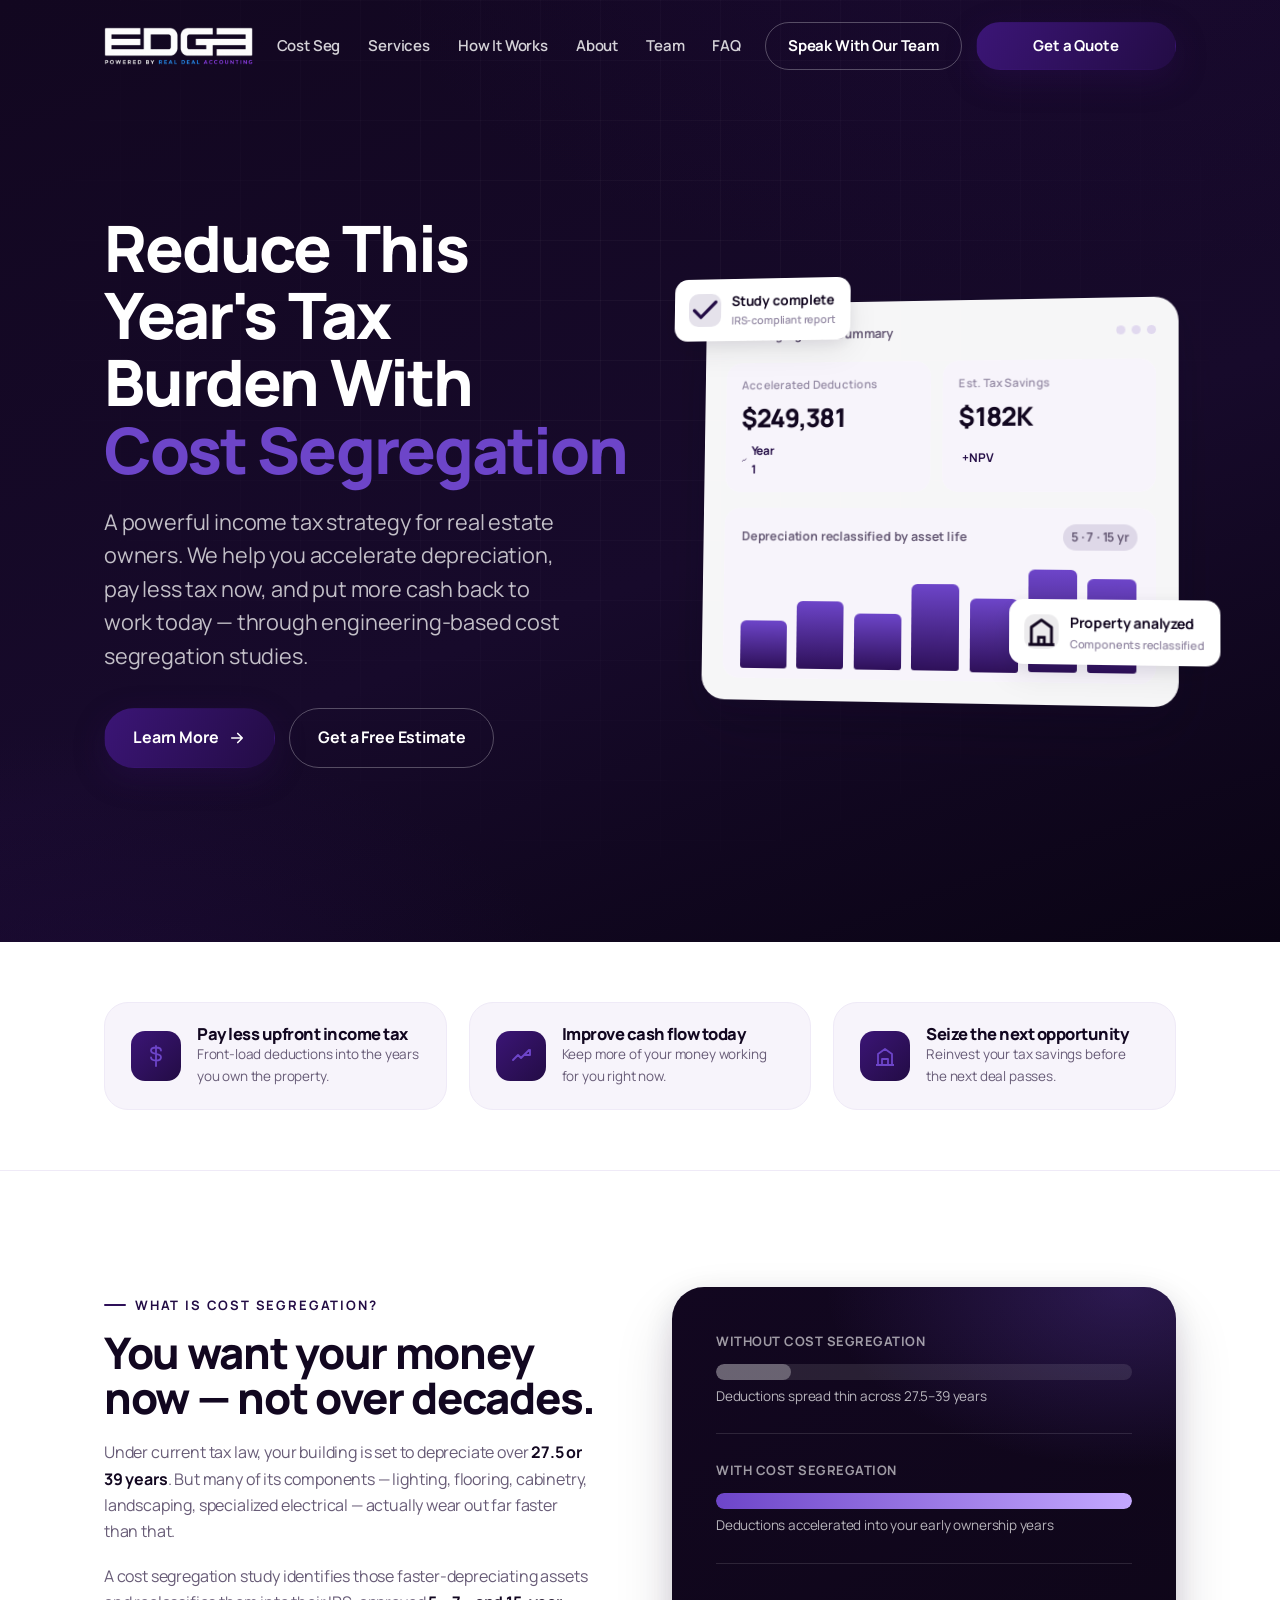
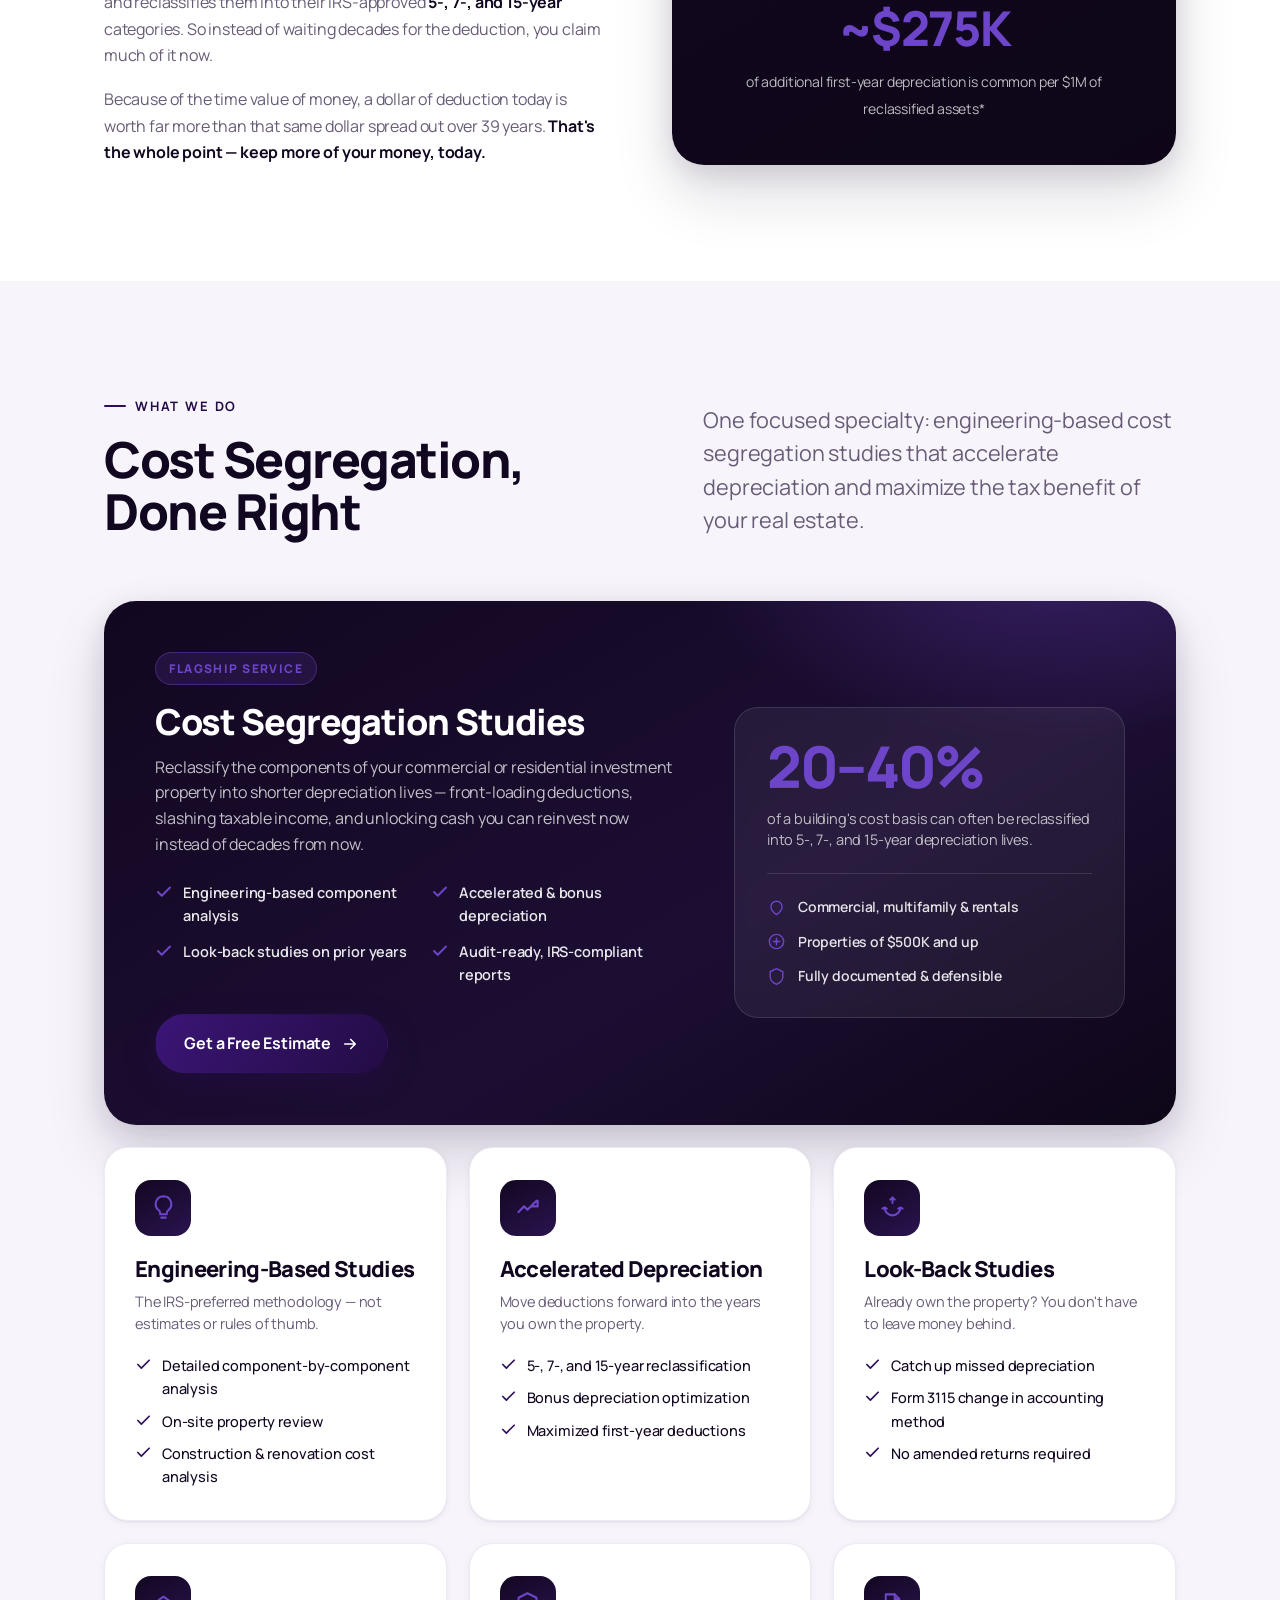
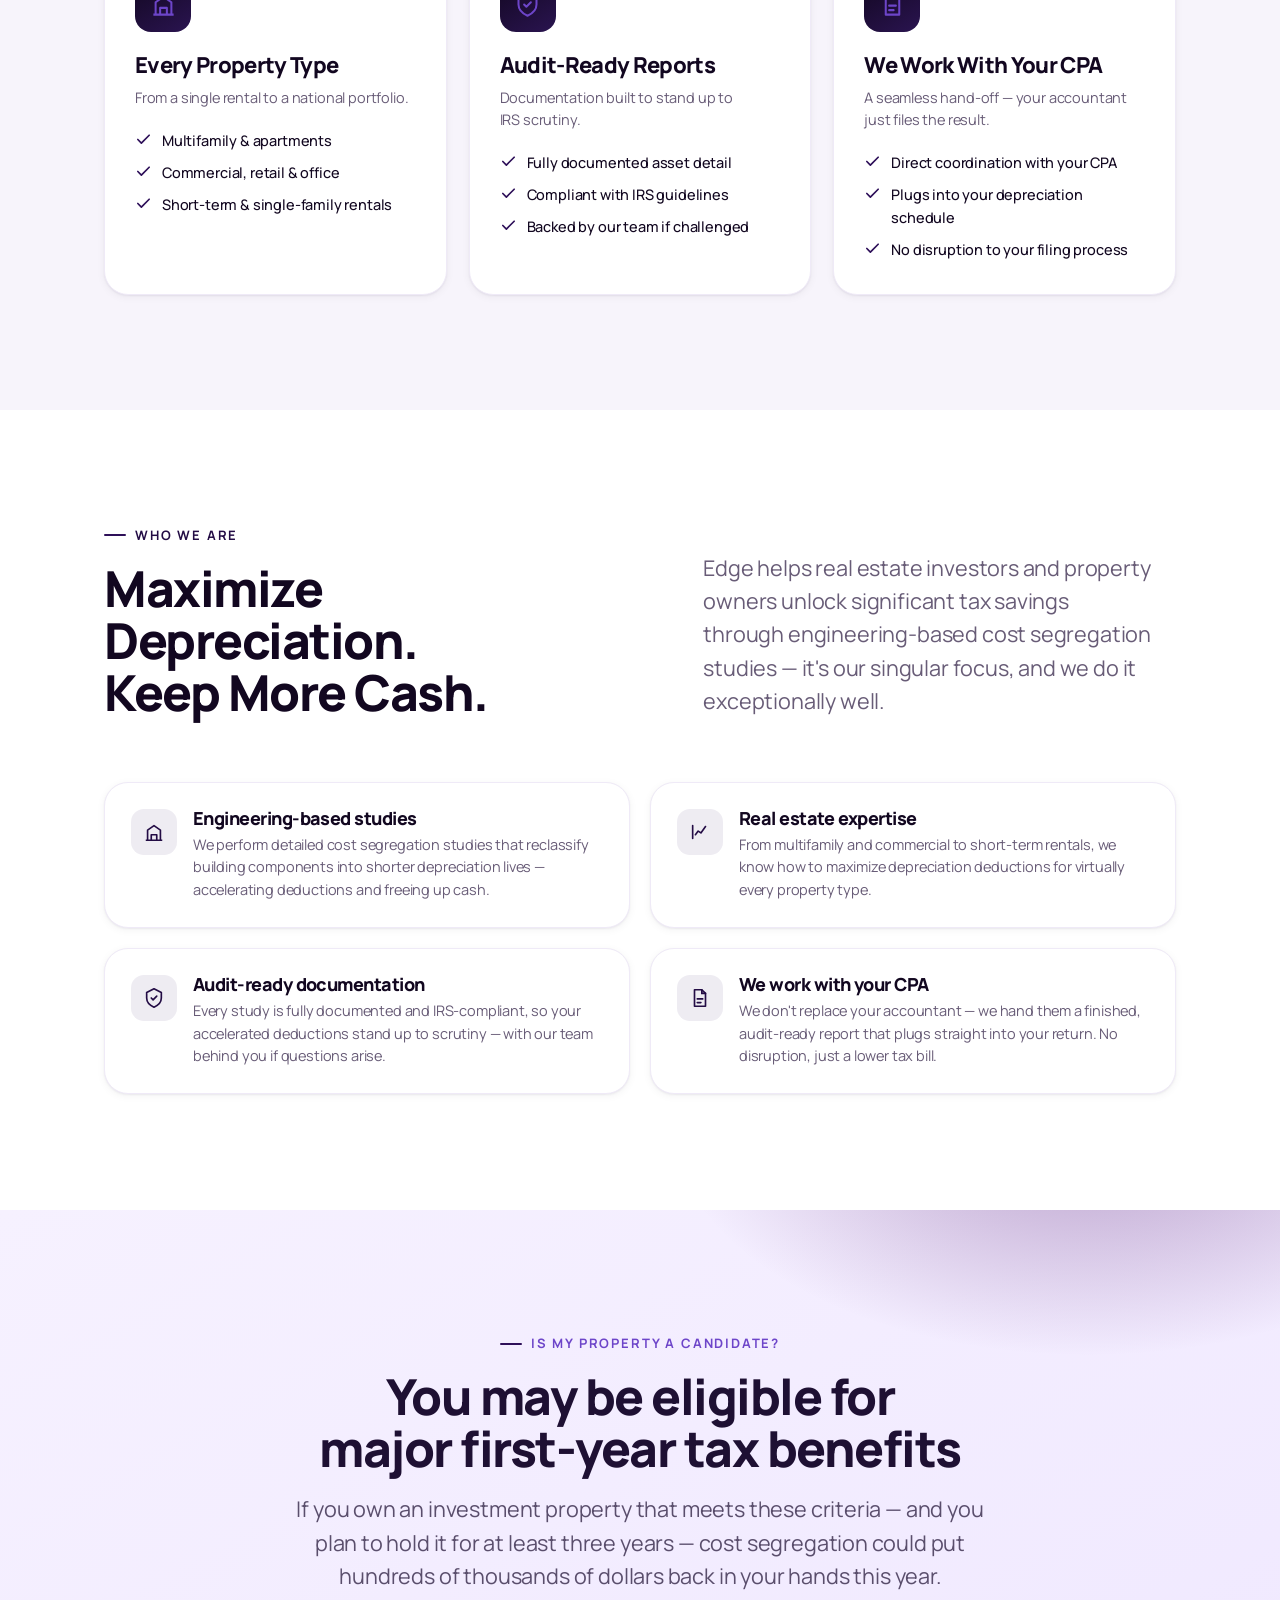
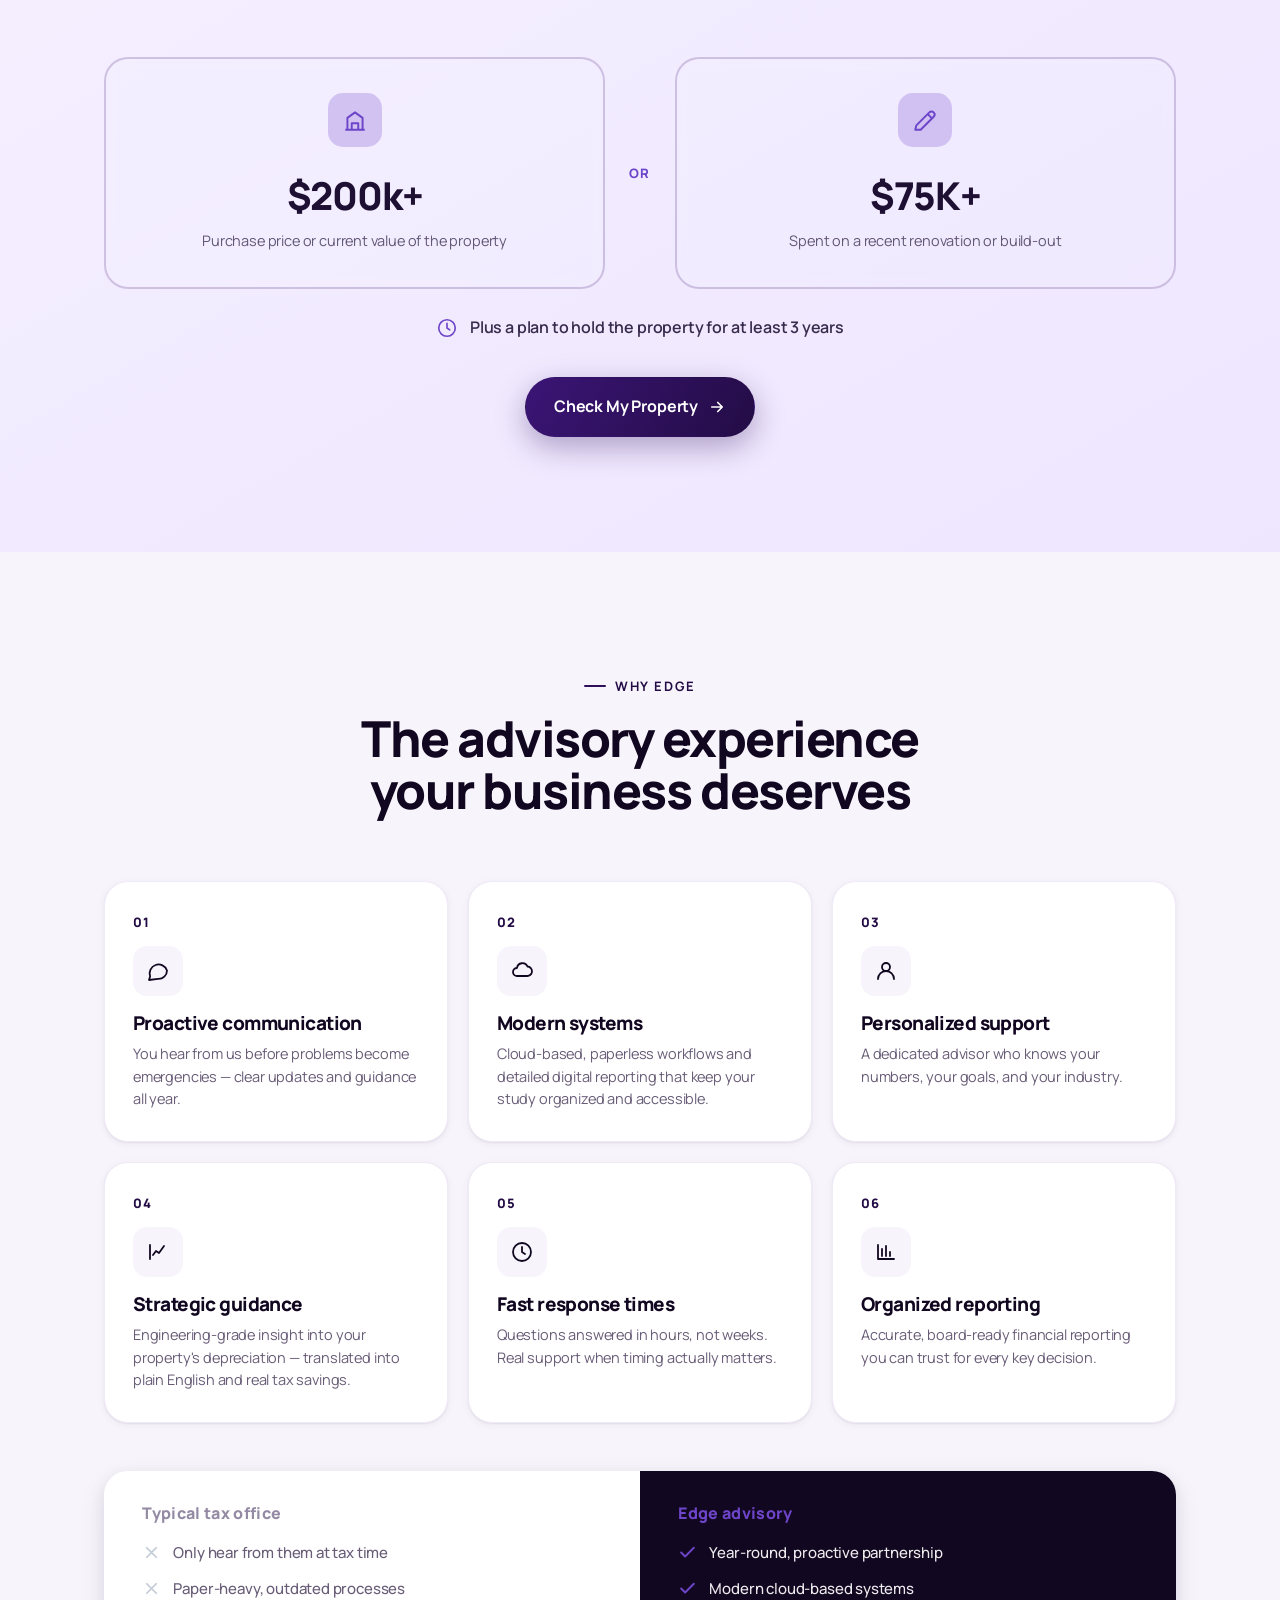
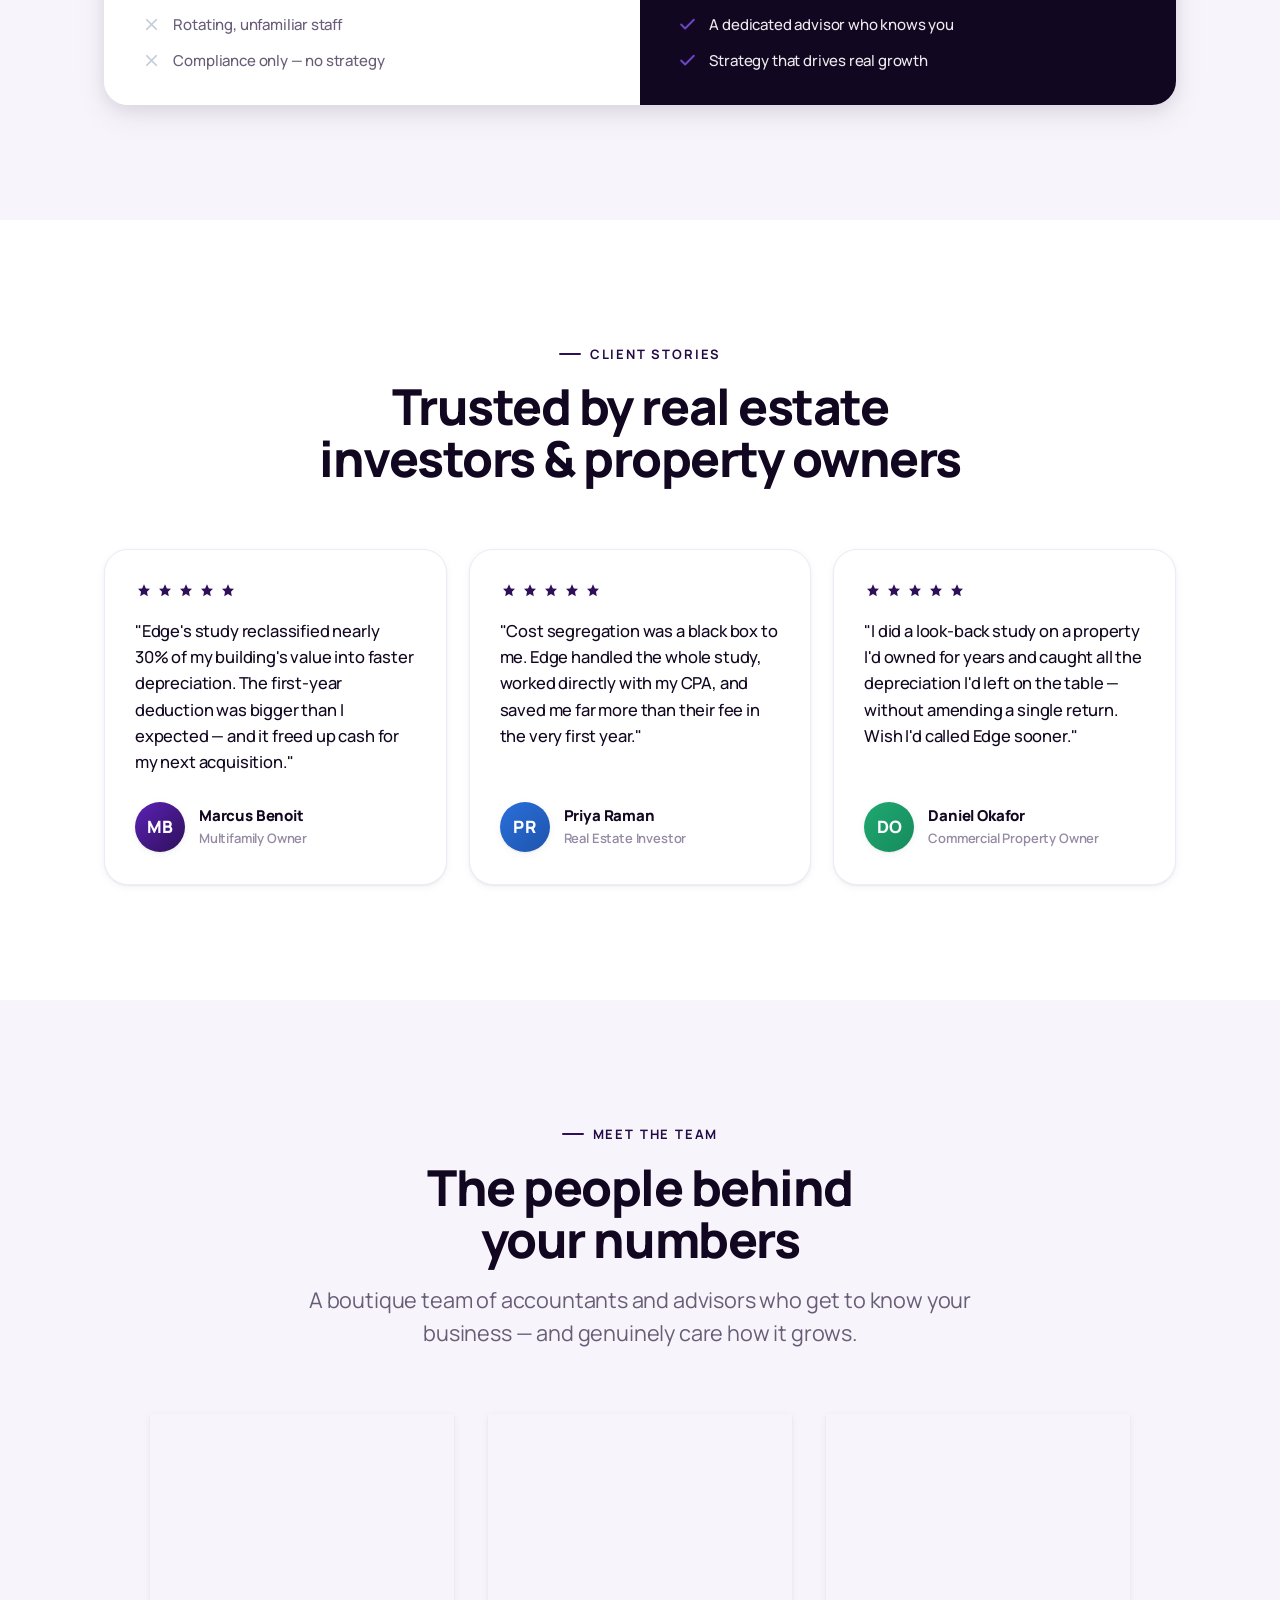
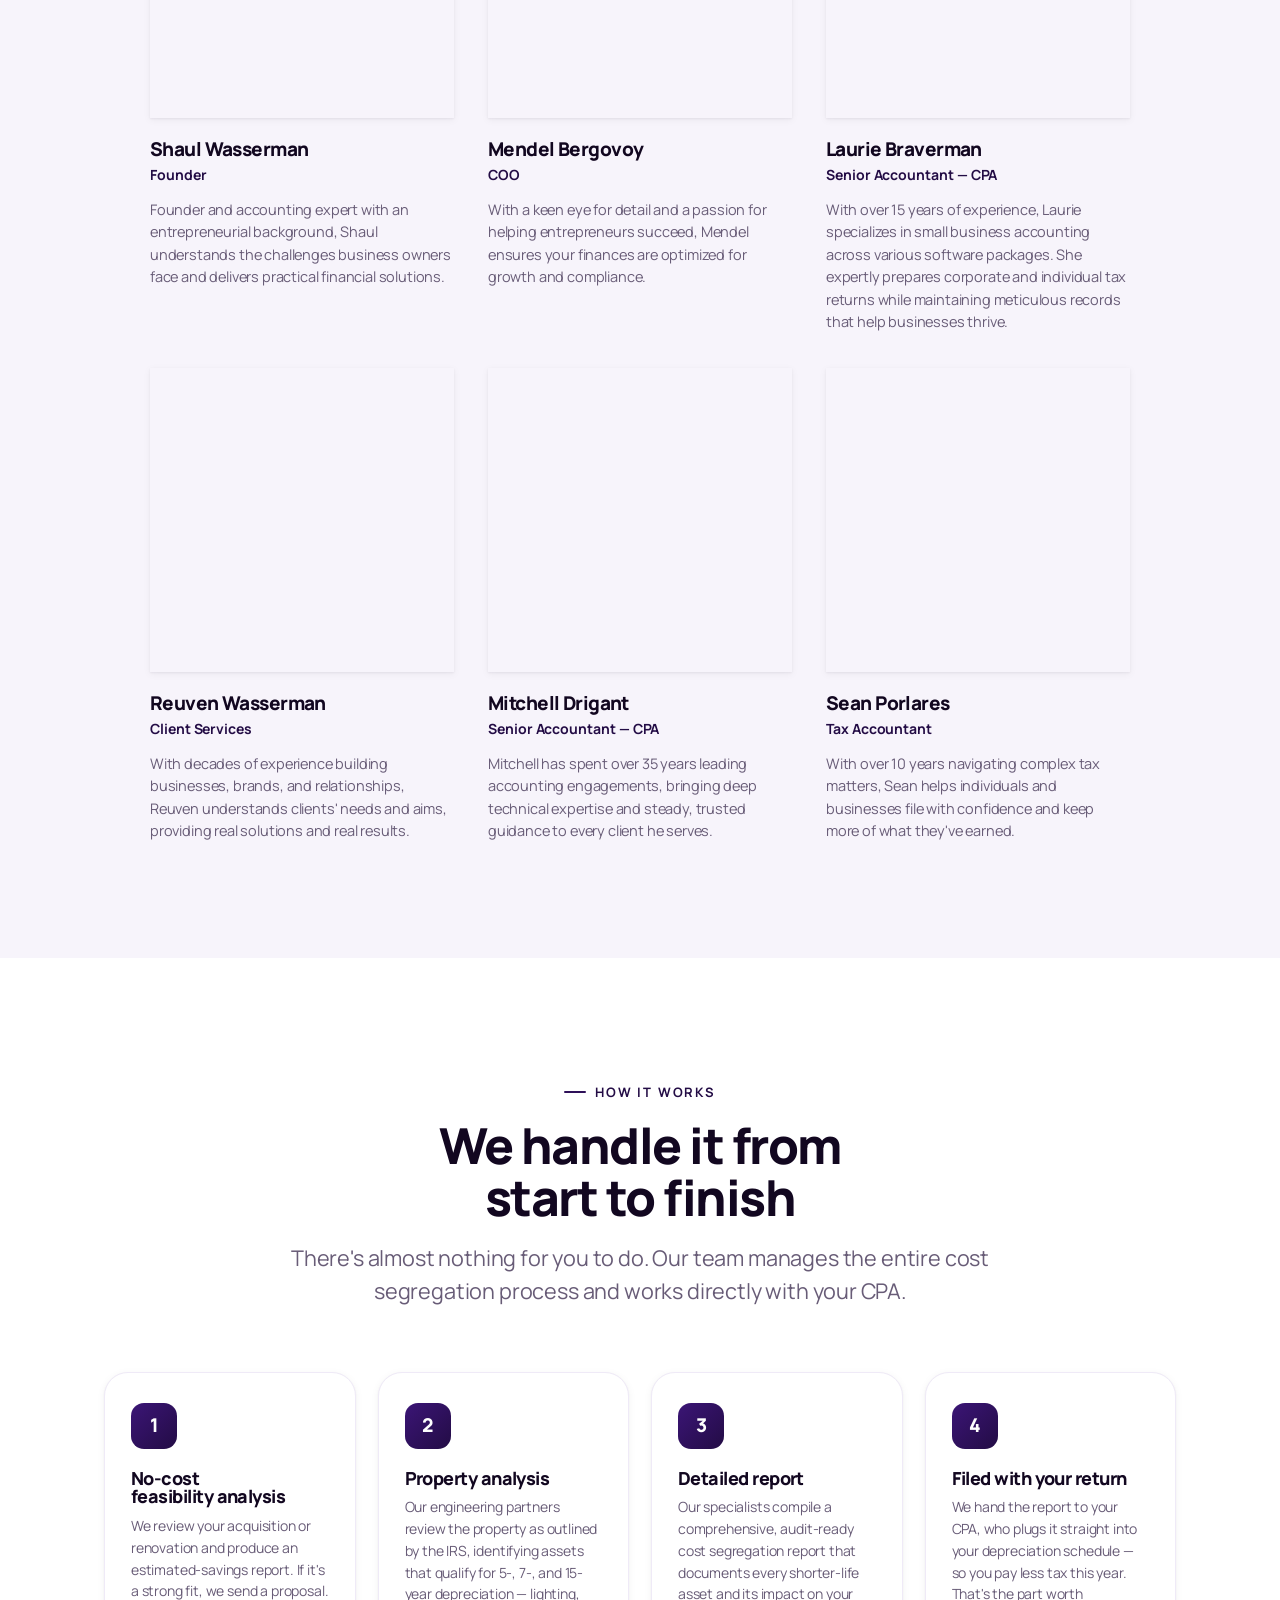
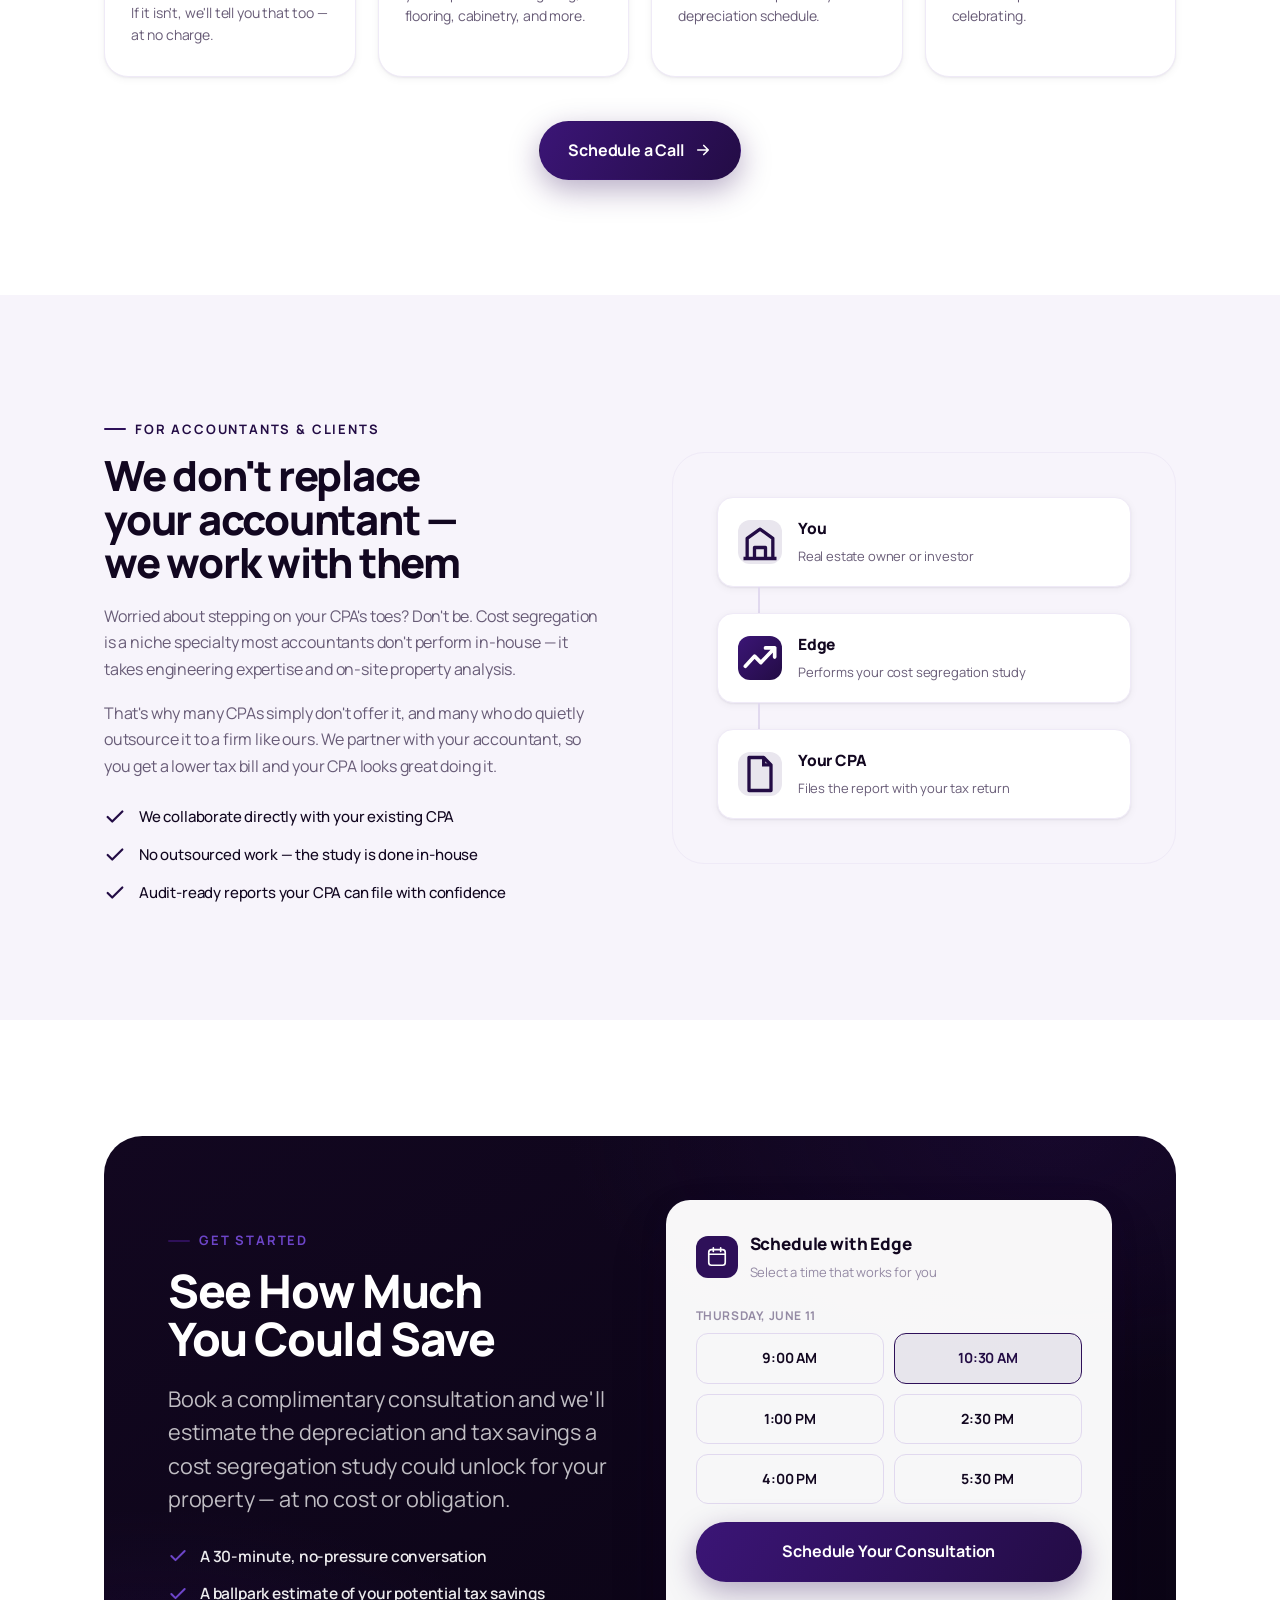
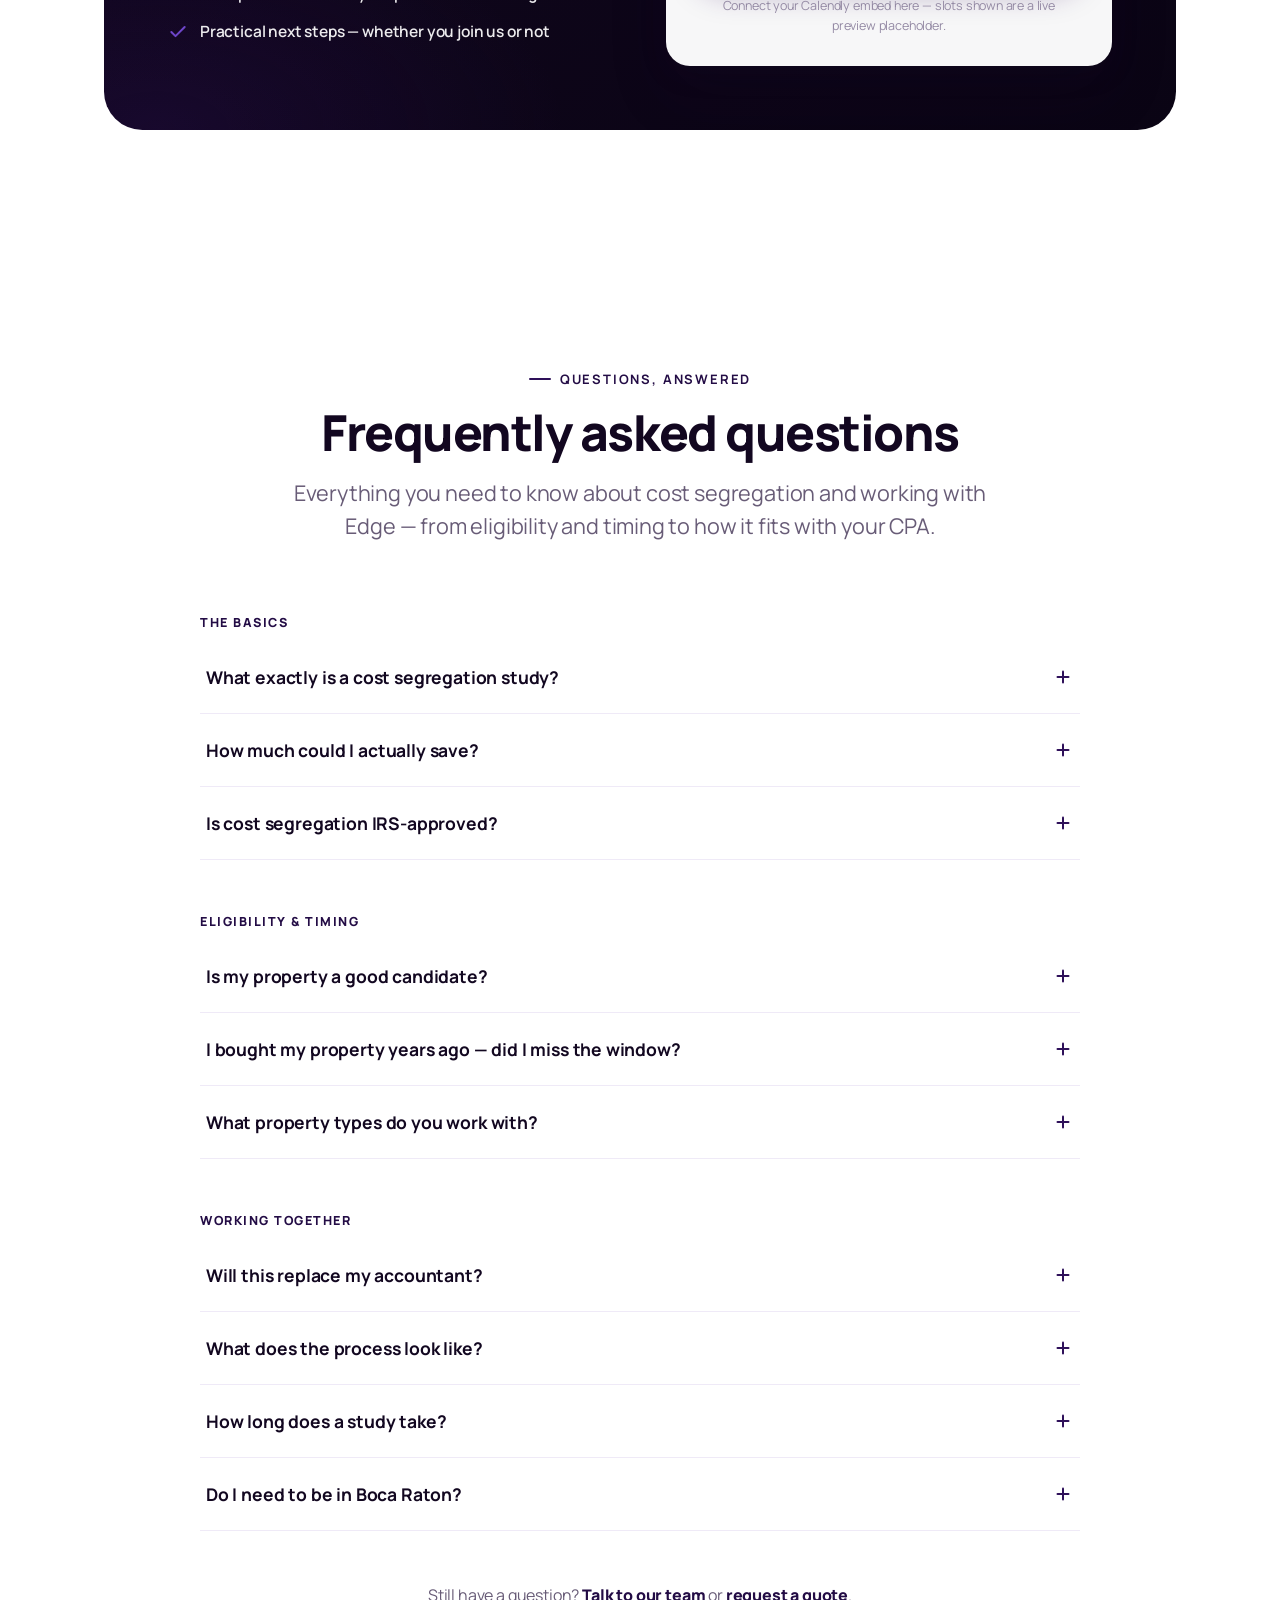
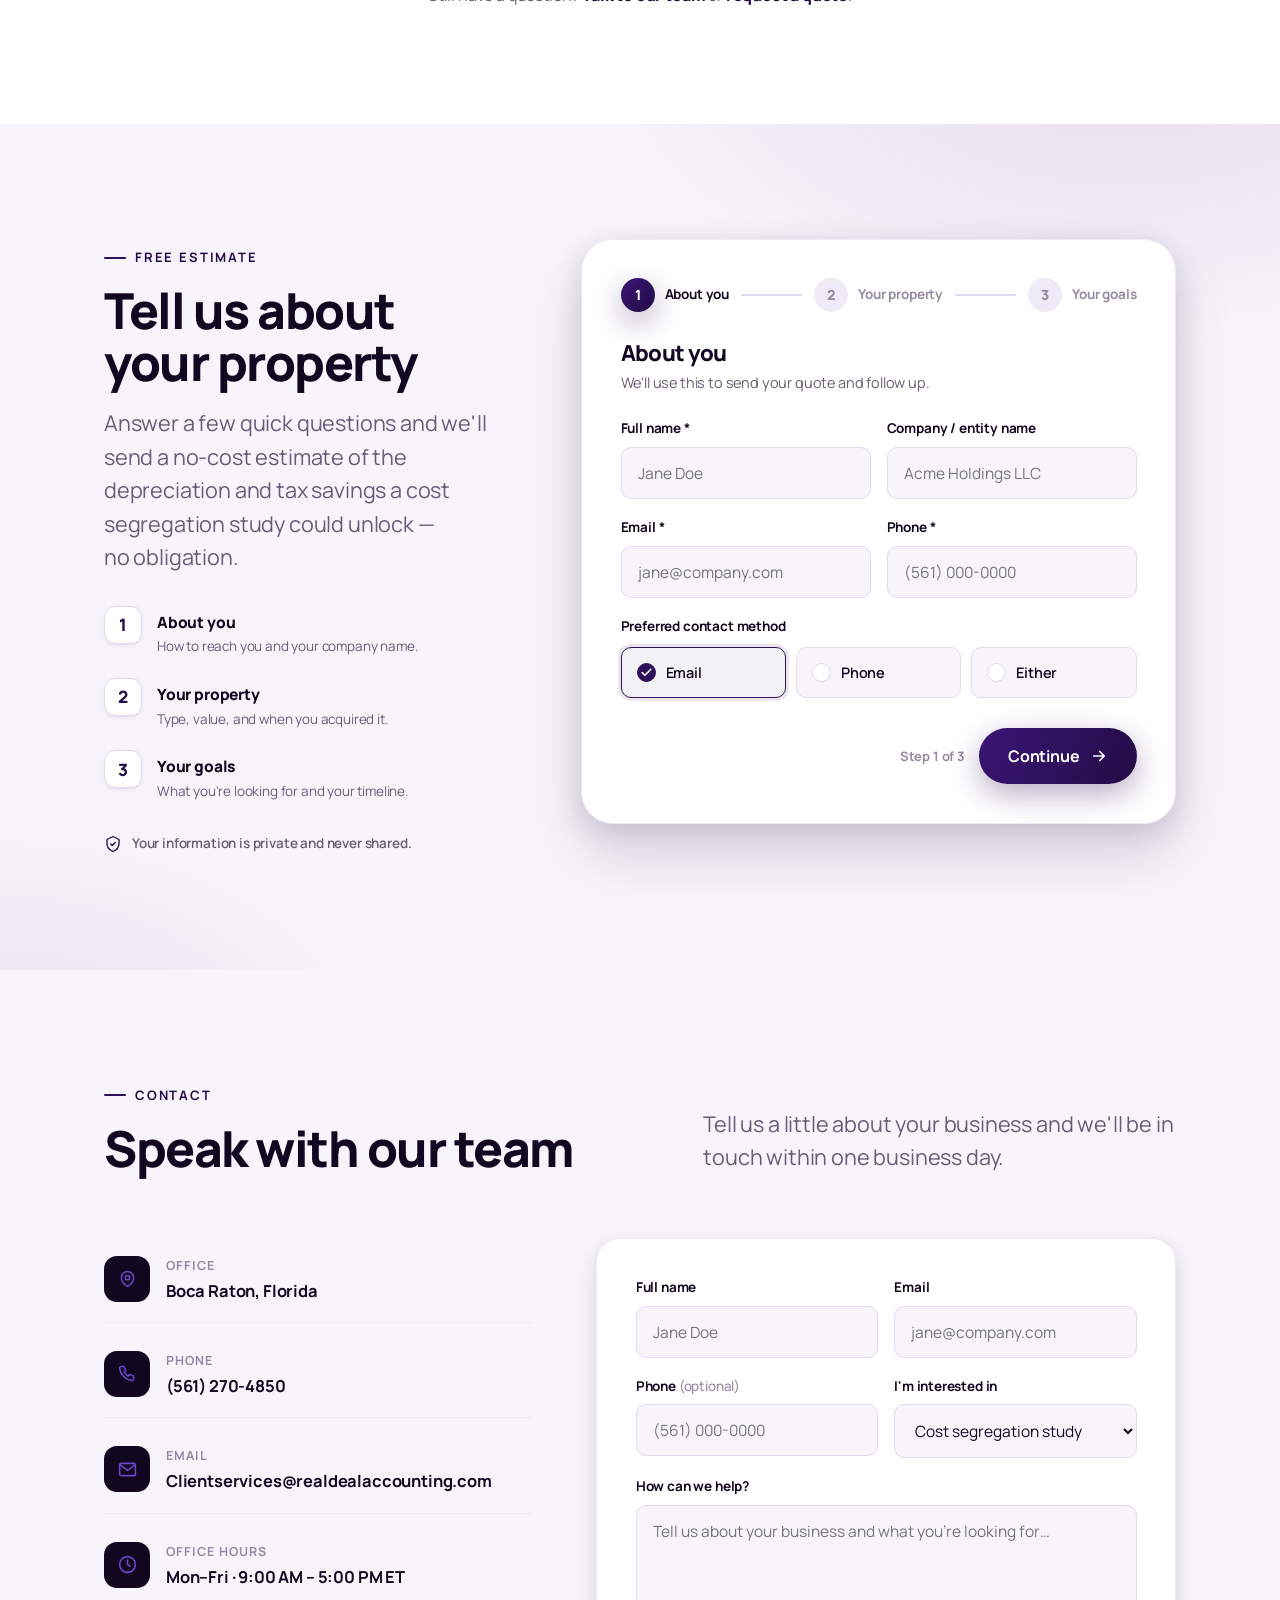
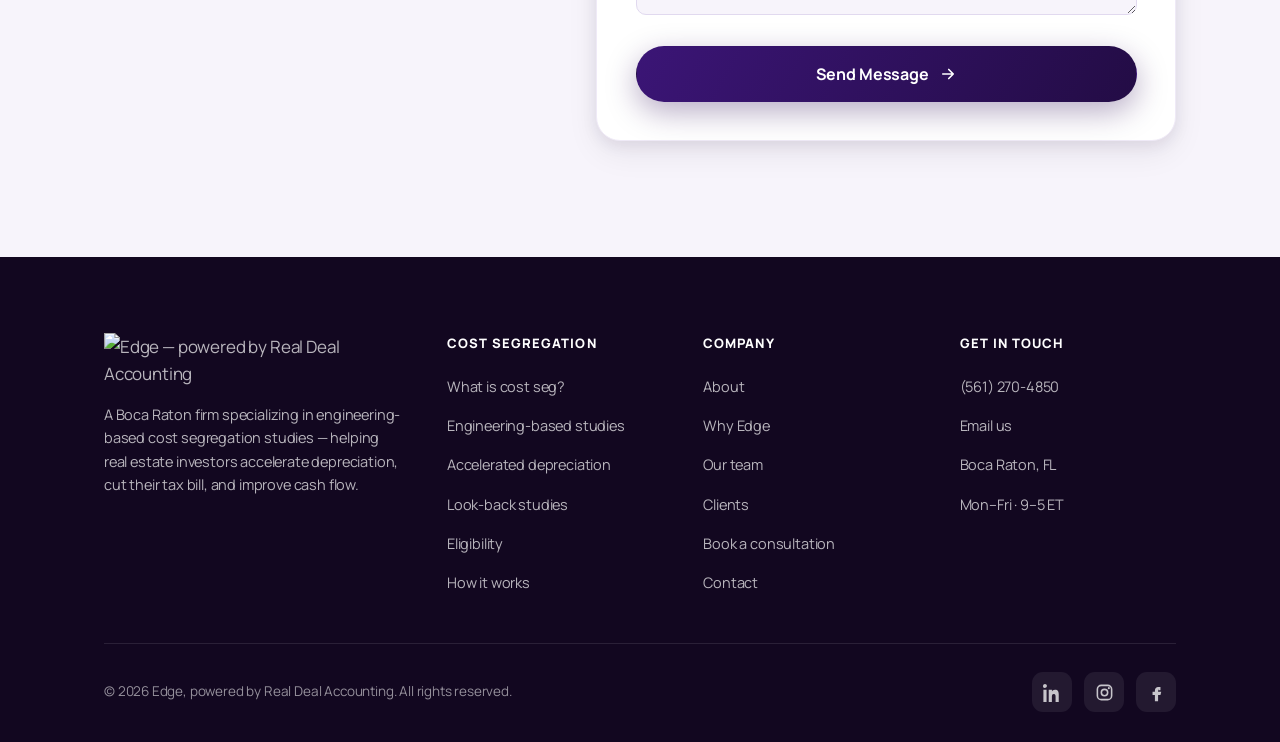
==== commit 219cf5f2: "Update index.html" ====
--- a/index.html
+++ b/index.html
@@ -33,7 +33,7 @@
     </nav>
   <div class="nav-cta">
       <a href="contact.html" class="btn btn-ghost on-dark">Speak With Our Team</a>
-      <a href="quote.html" class="btn btn-primary" style="font-size: 15px; width: 200px">Get a Quote</a>
+      <a href="#quote" class="btn btn-primary" style="font-size: 15px; width: 200px">Get a Quote</a>
     </div>
     <button class="nav-toggle" aria-label="Open menu"><span></span><span></span><span></span></button>
   </div>
@@ -48,7 +48,7 @@
   <a href="#team">Team</a>
   <a href="#faq">FAQ</a>
   <a href="#contact">Contact</a>
-  <a href="quote.html" class="btn btn-primary" style="font-size: 15px; width: 200px">Get a Quote</a>
+  <a href="#quote" class="btn btn-primary" style="font-size: 15px; width: 200px">Get a Quote</a>
 </div>
 
 <!-- ============================ HERO ============================ -->
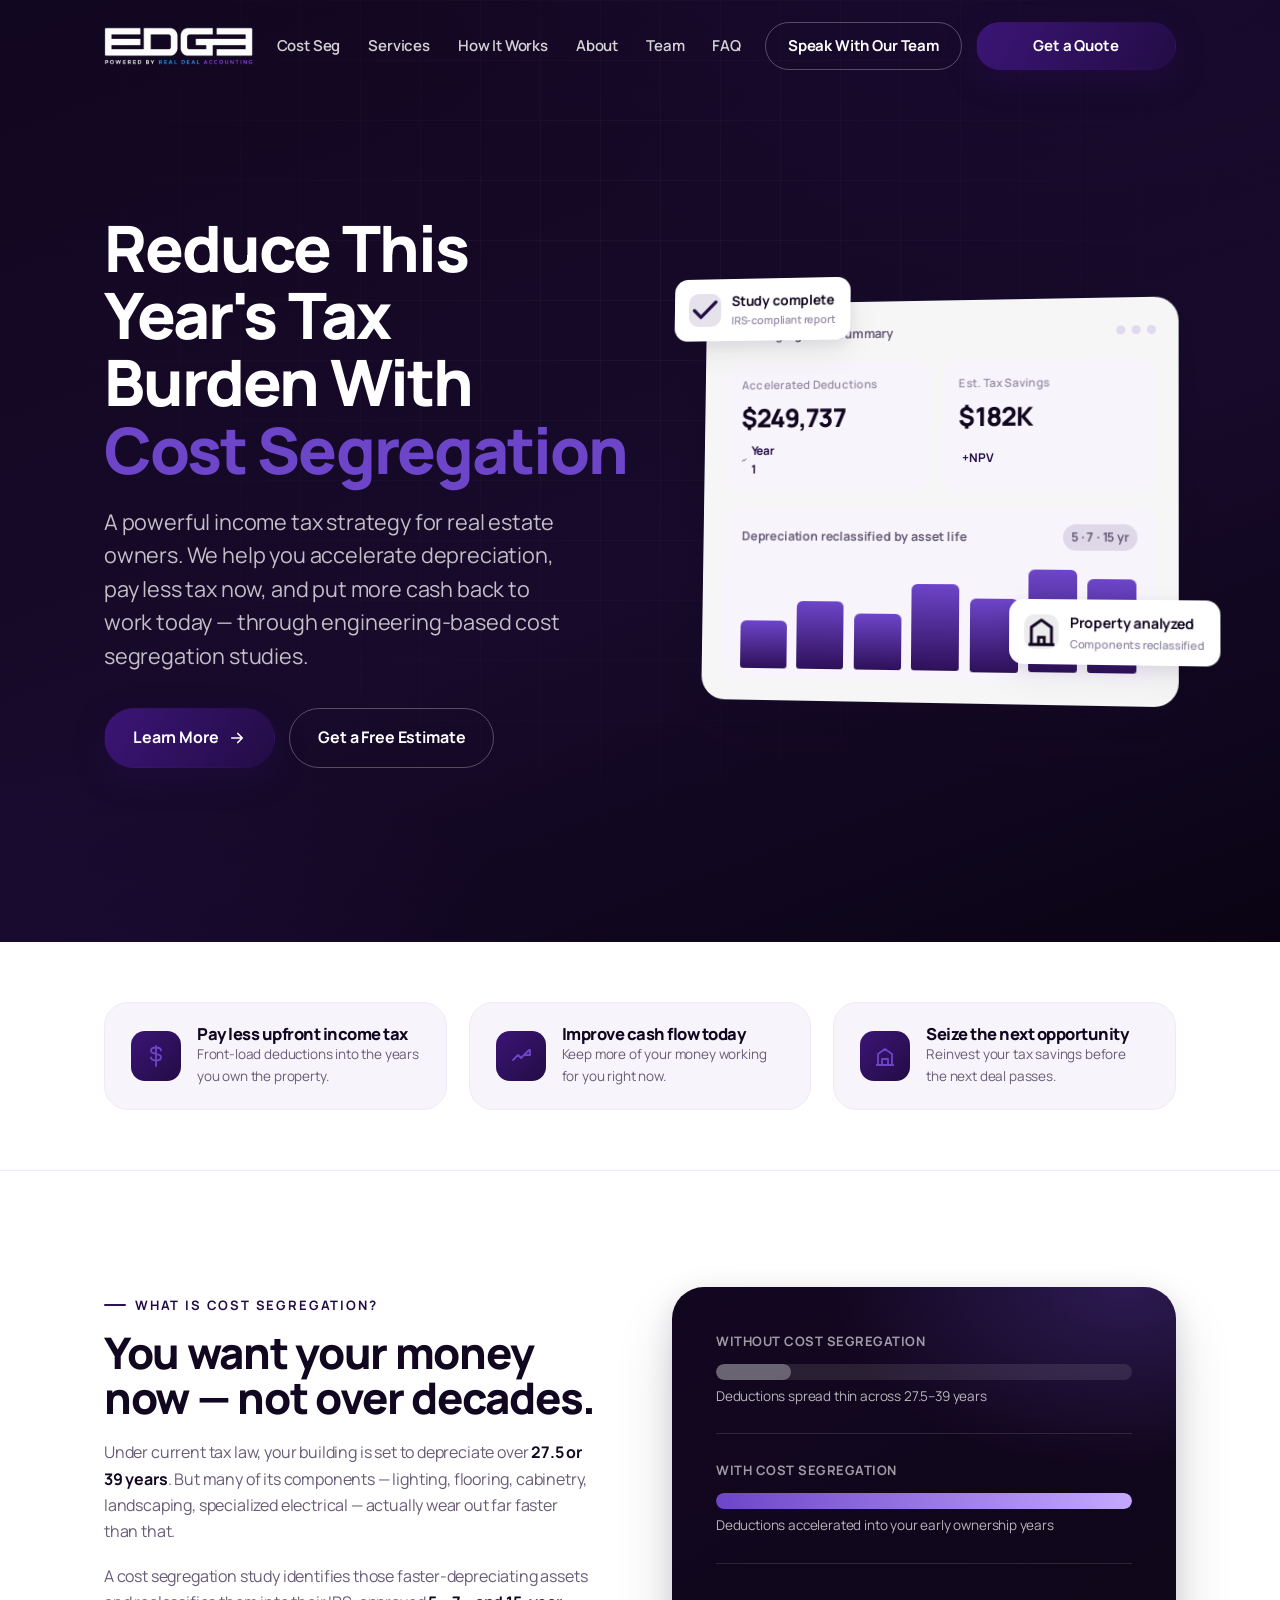
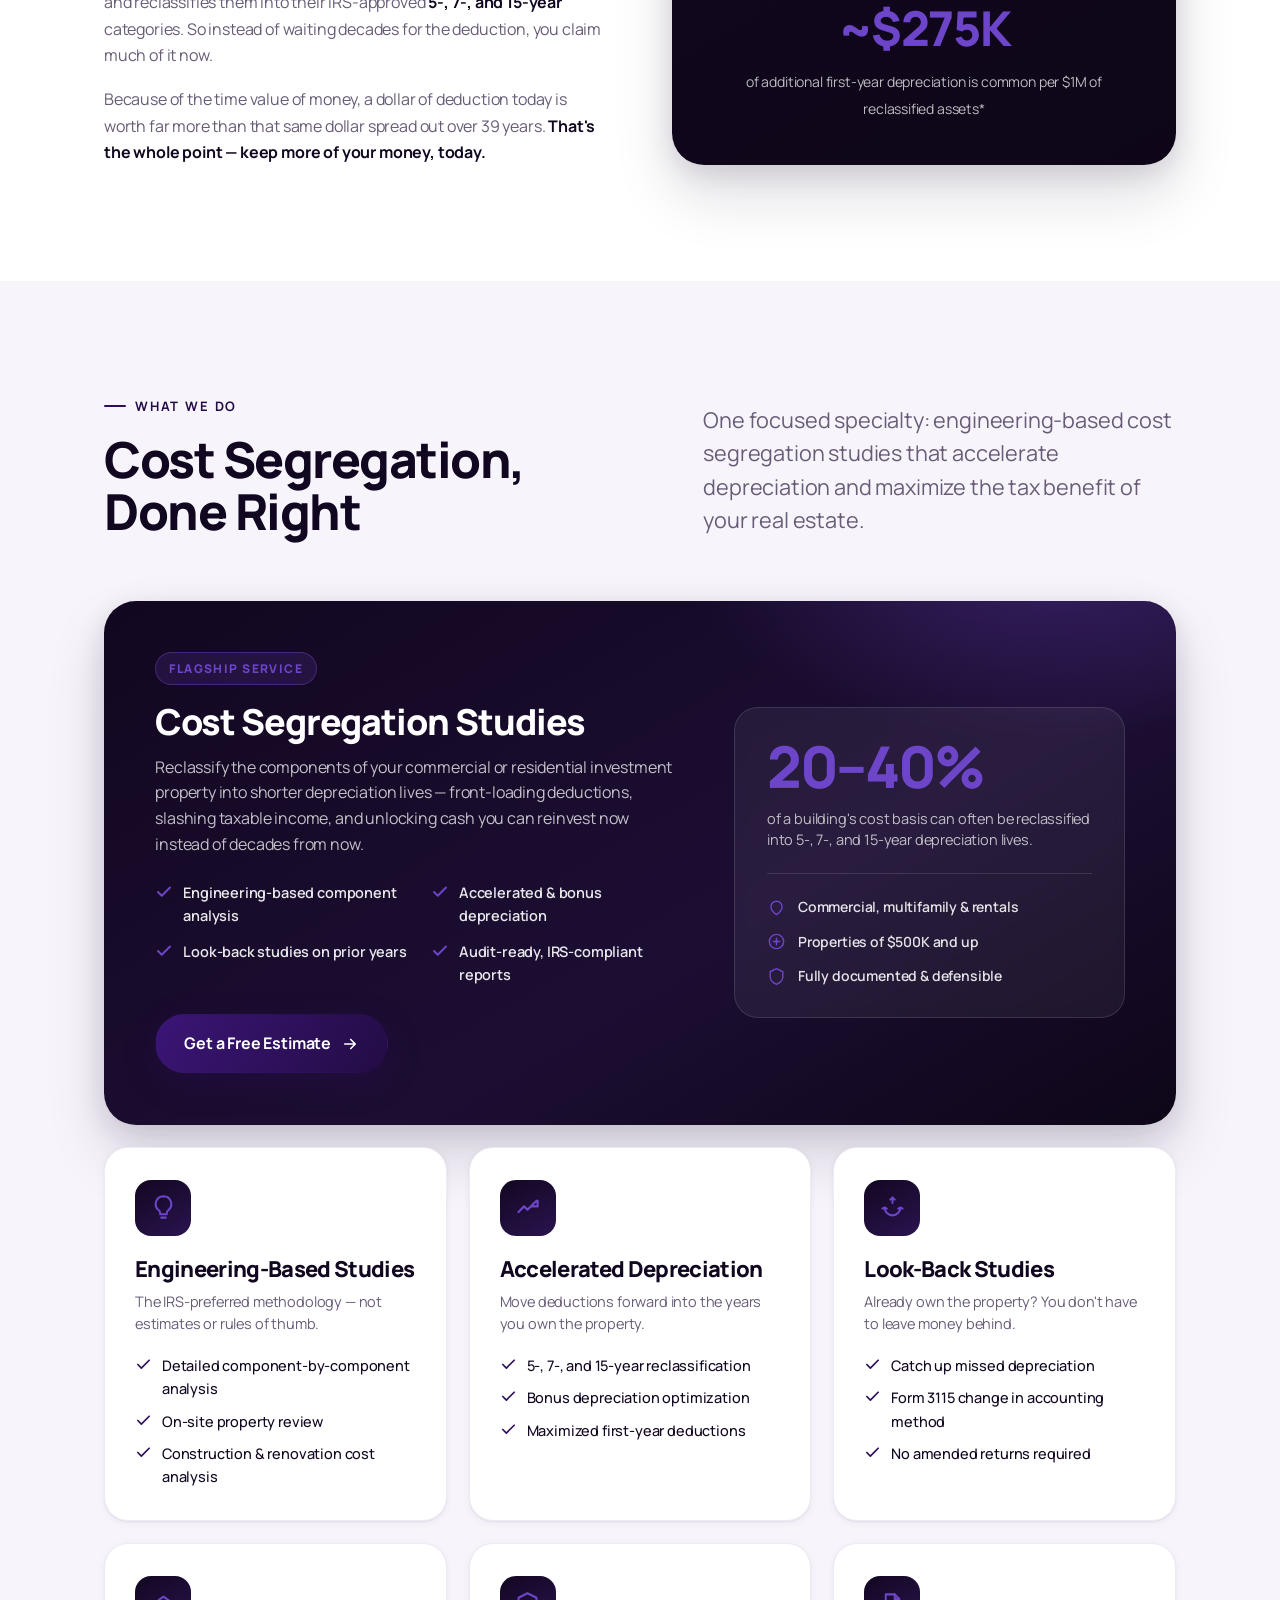
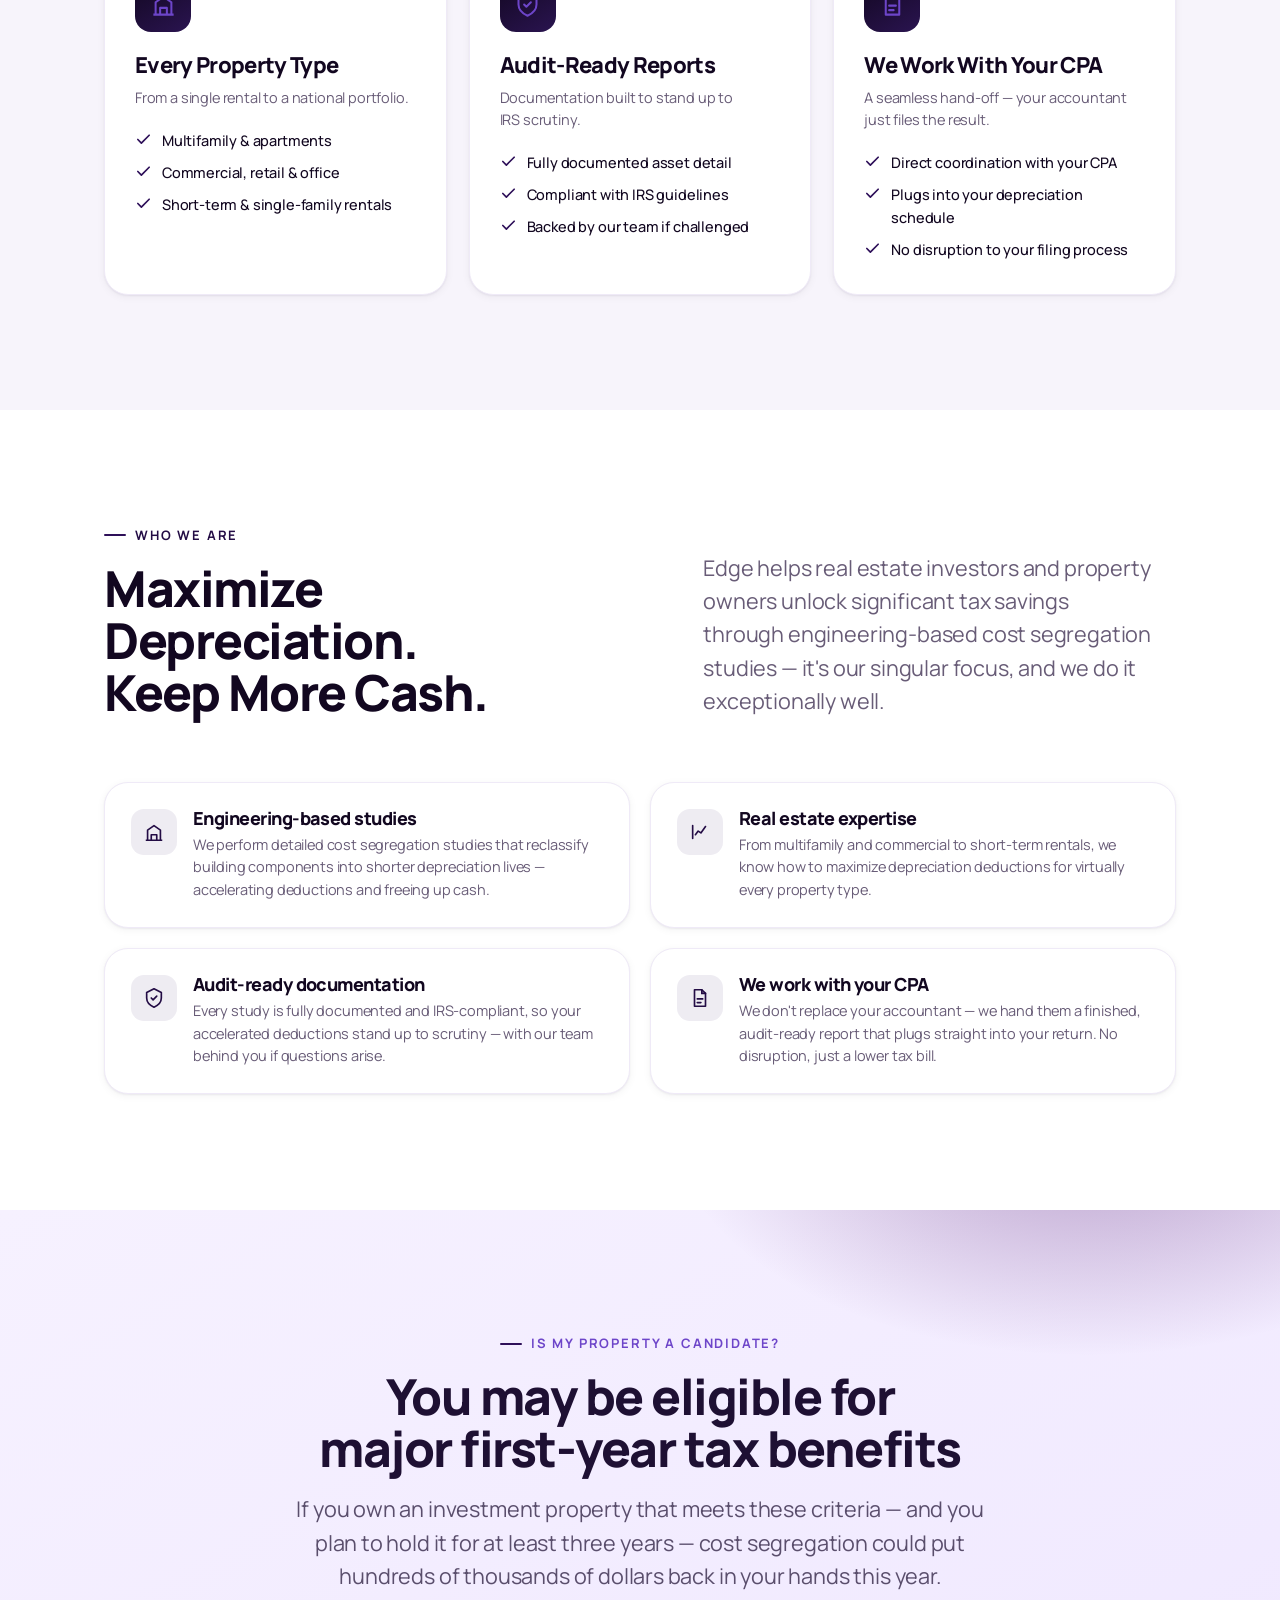
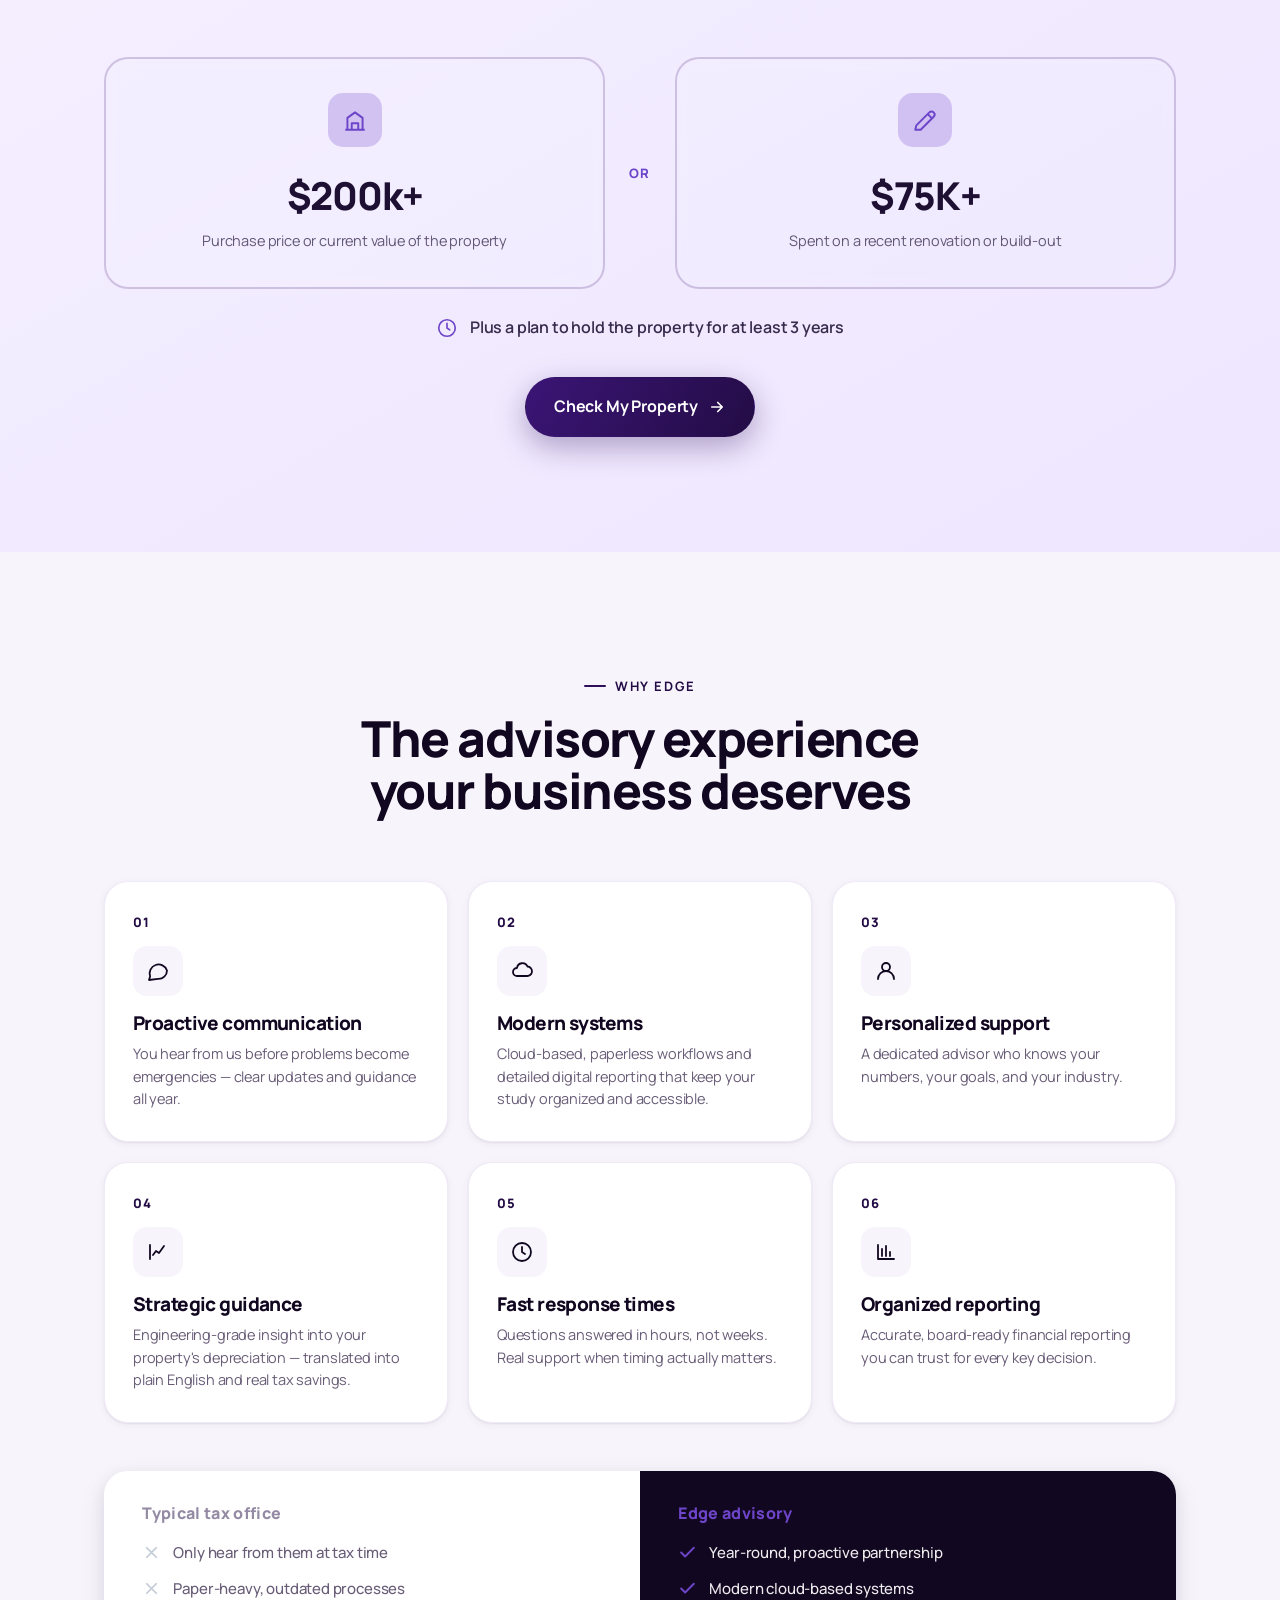
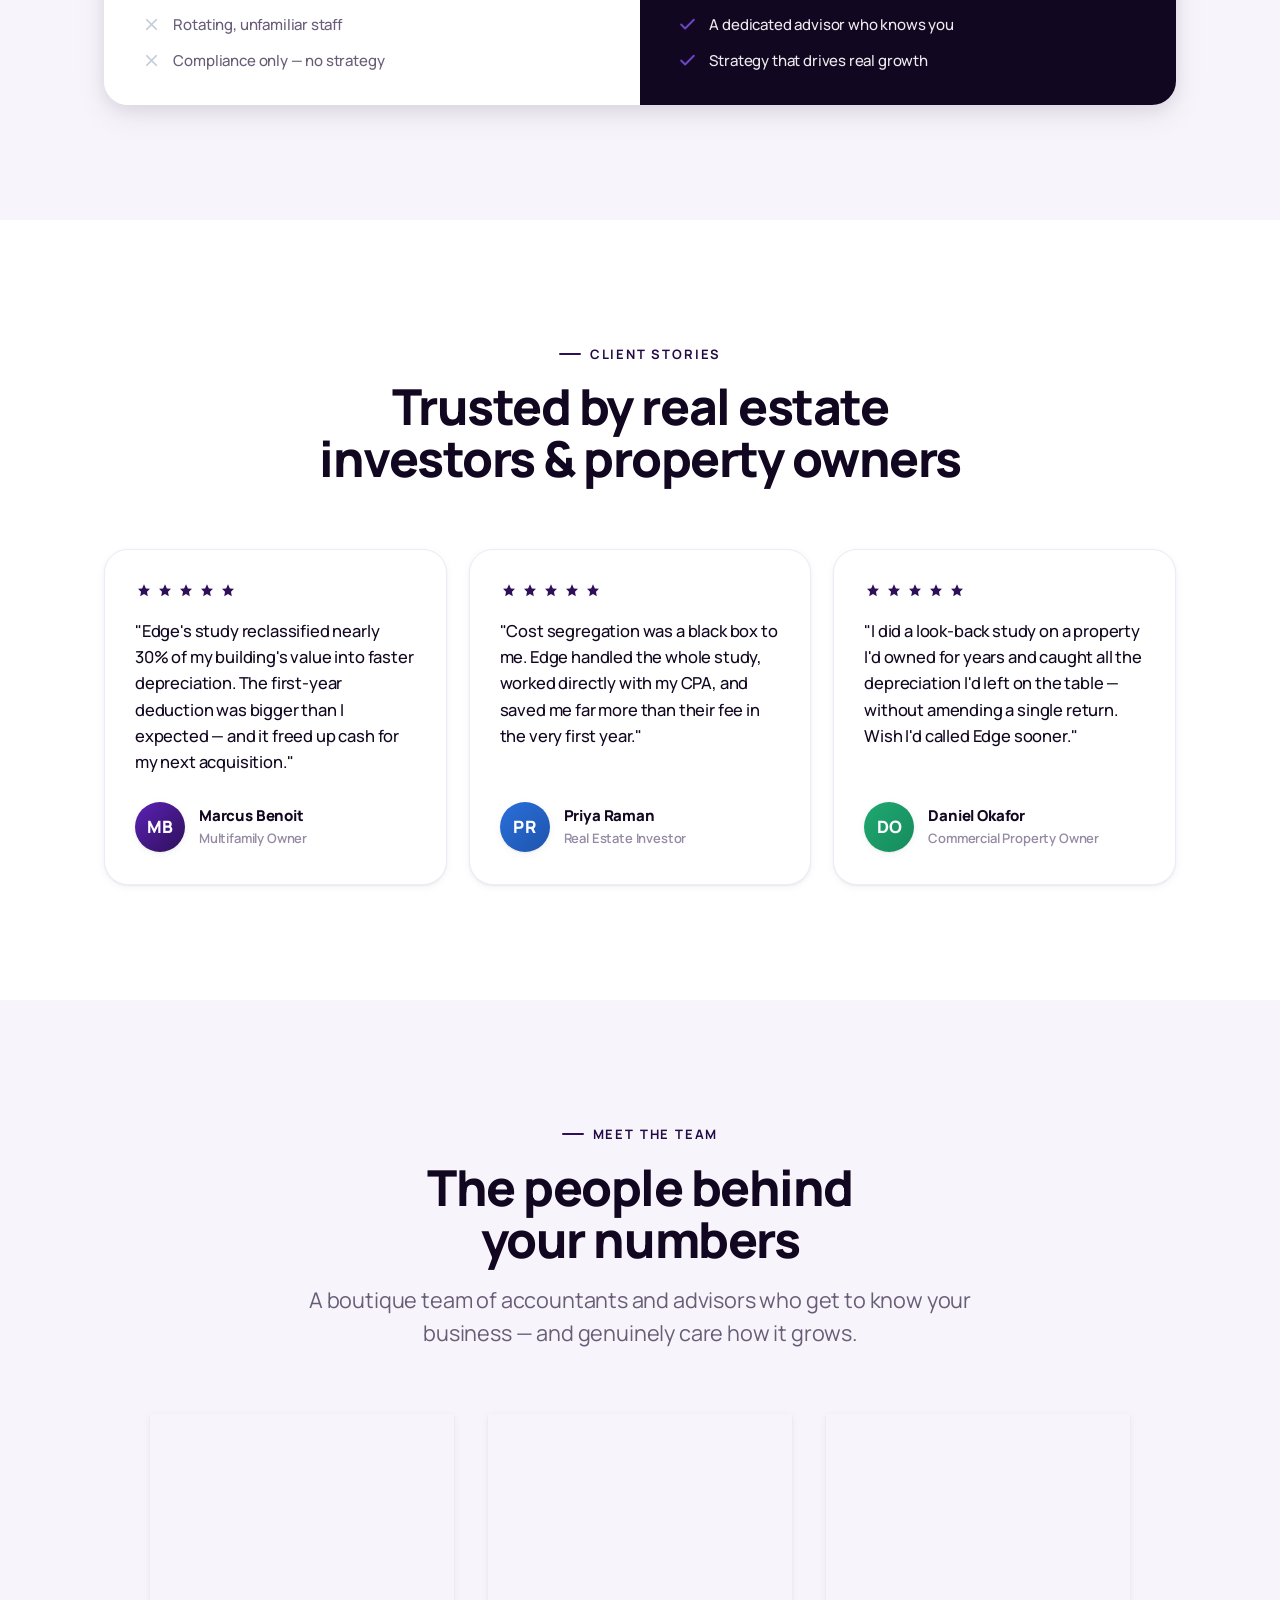
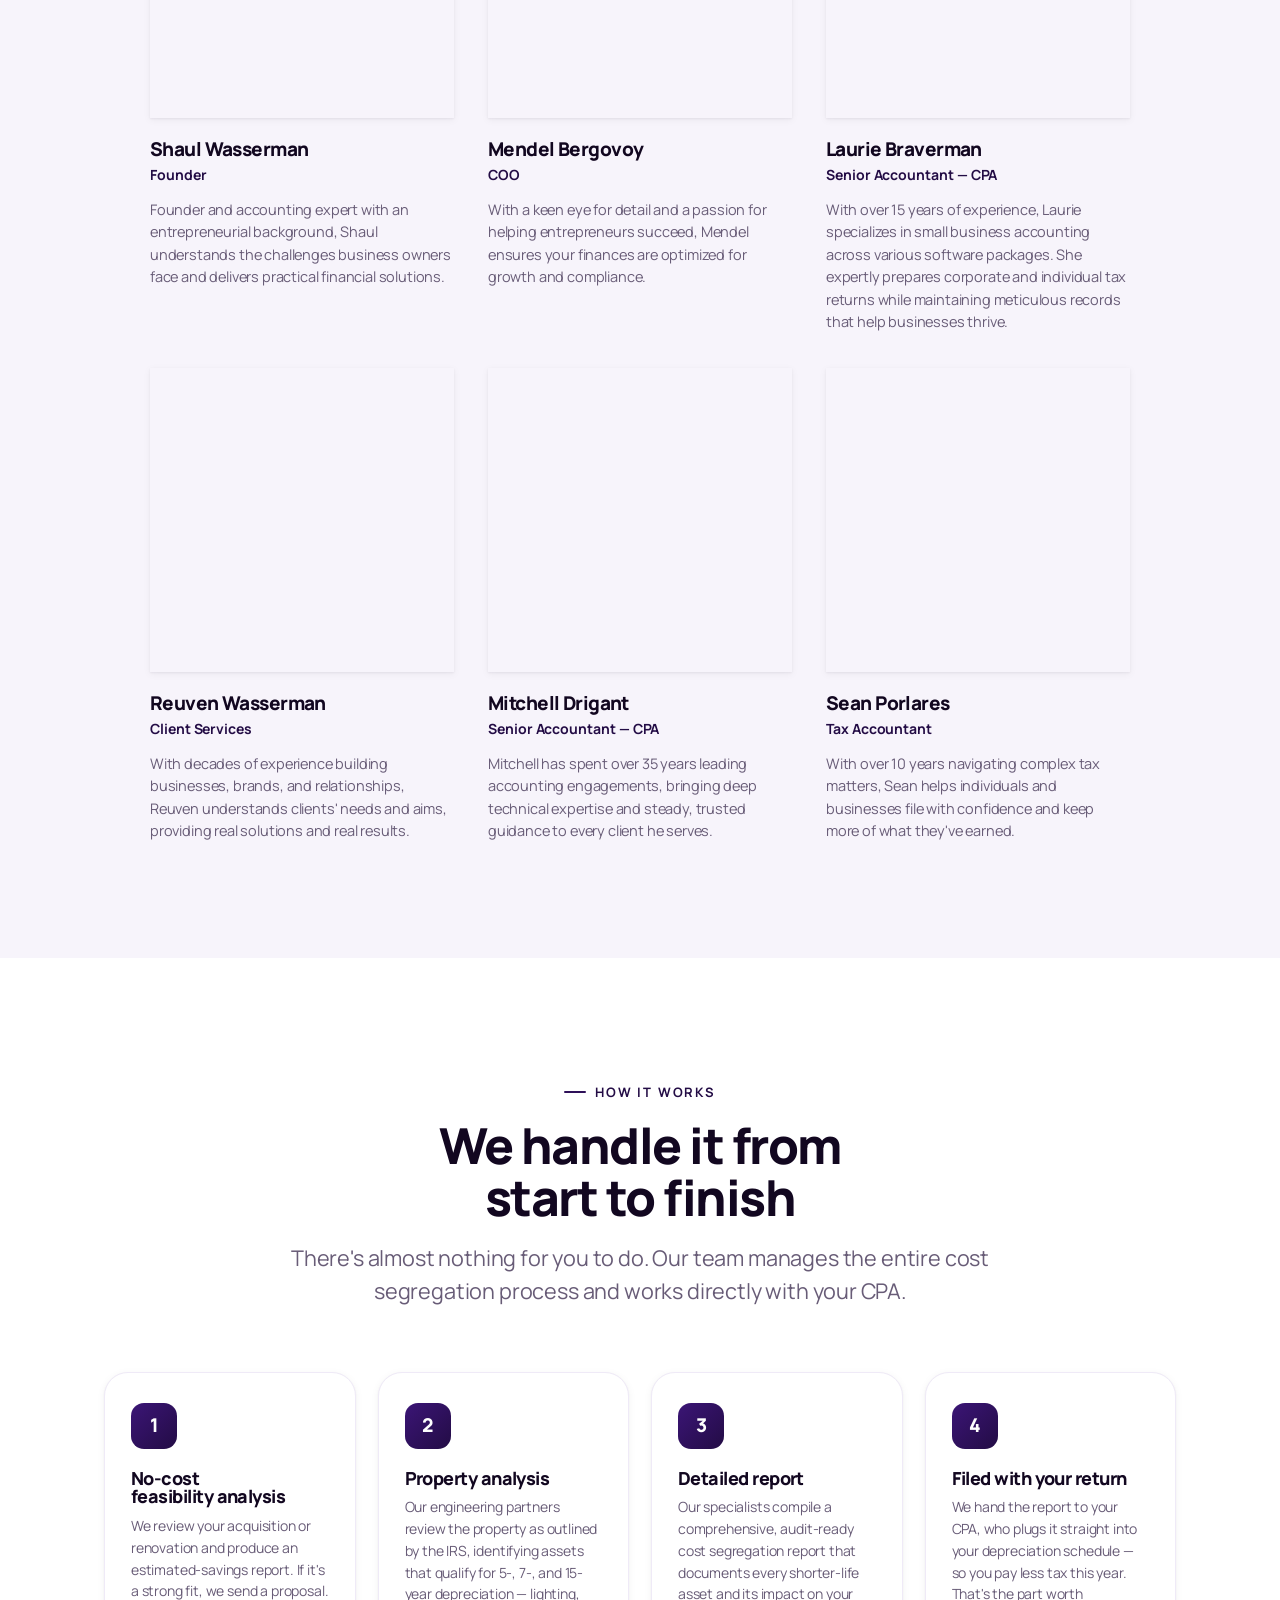
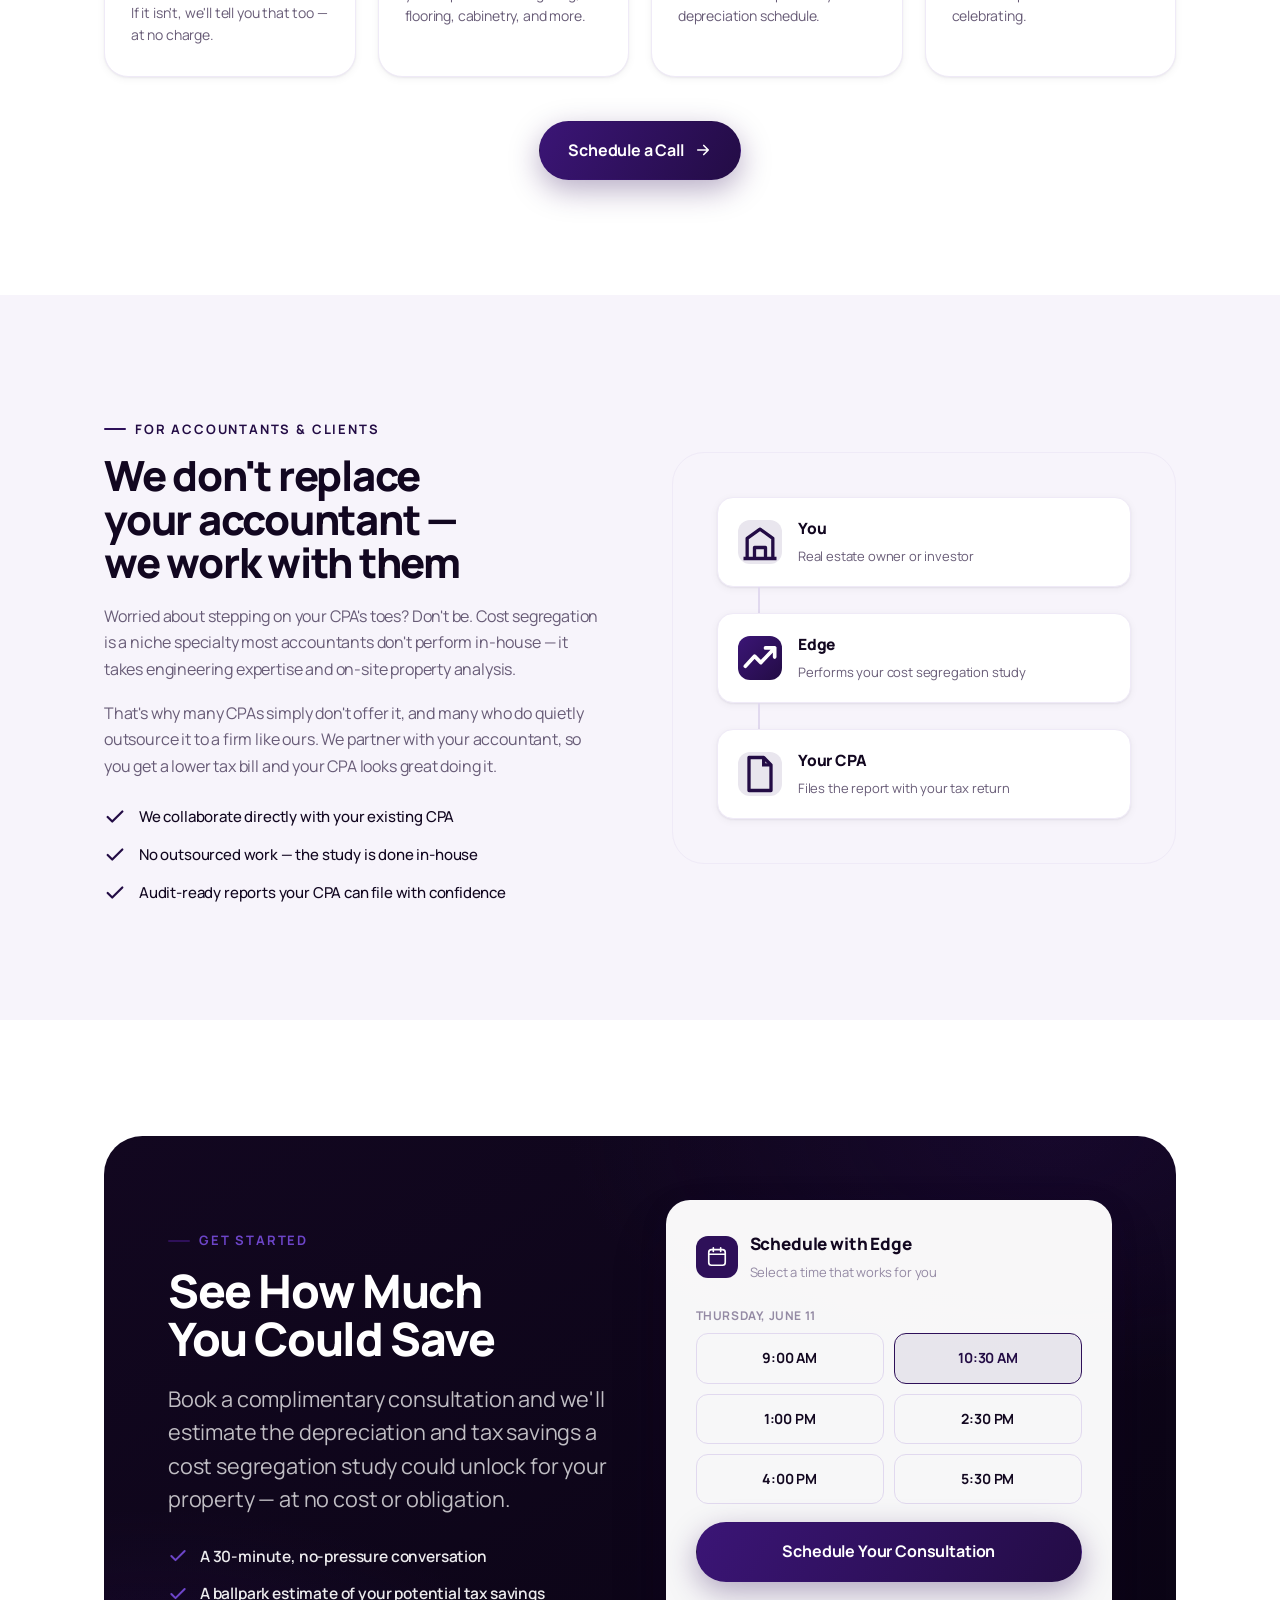
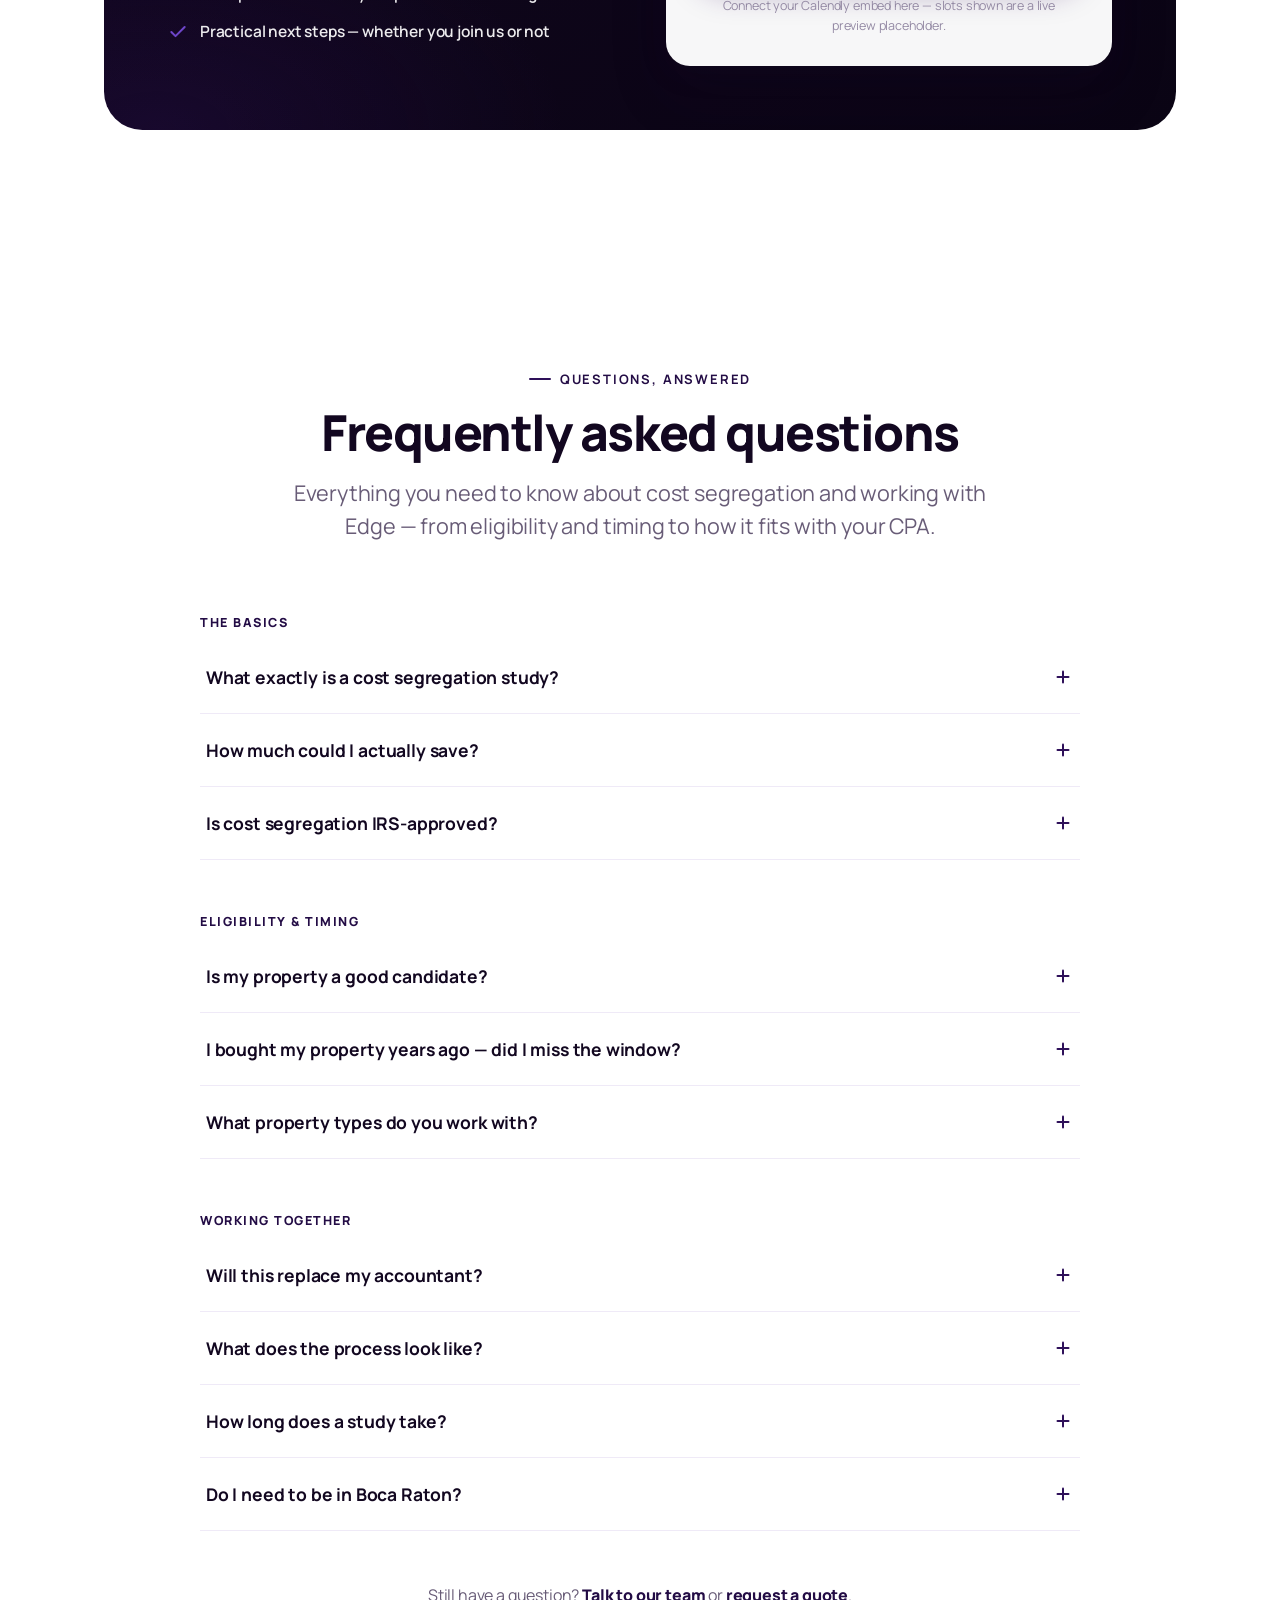
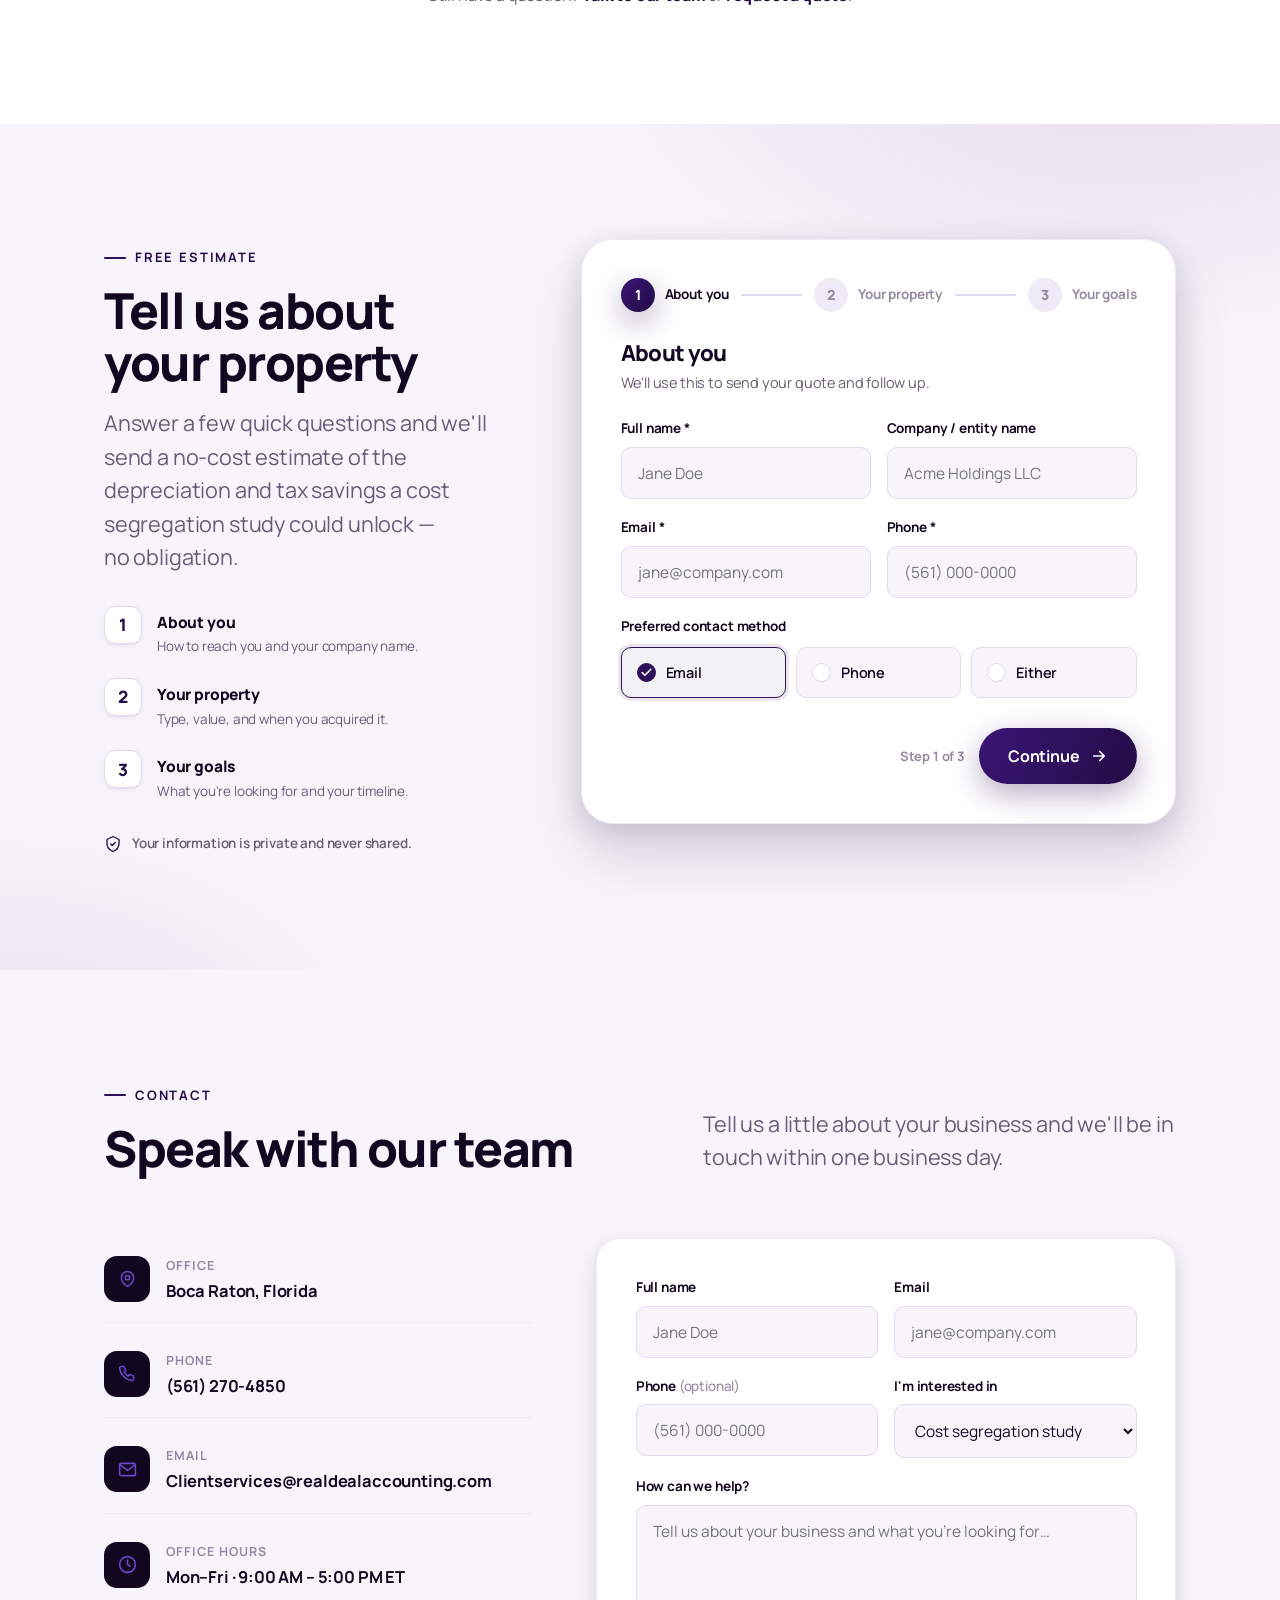
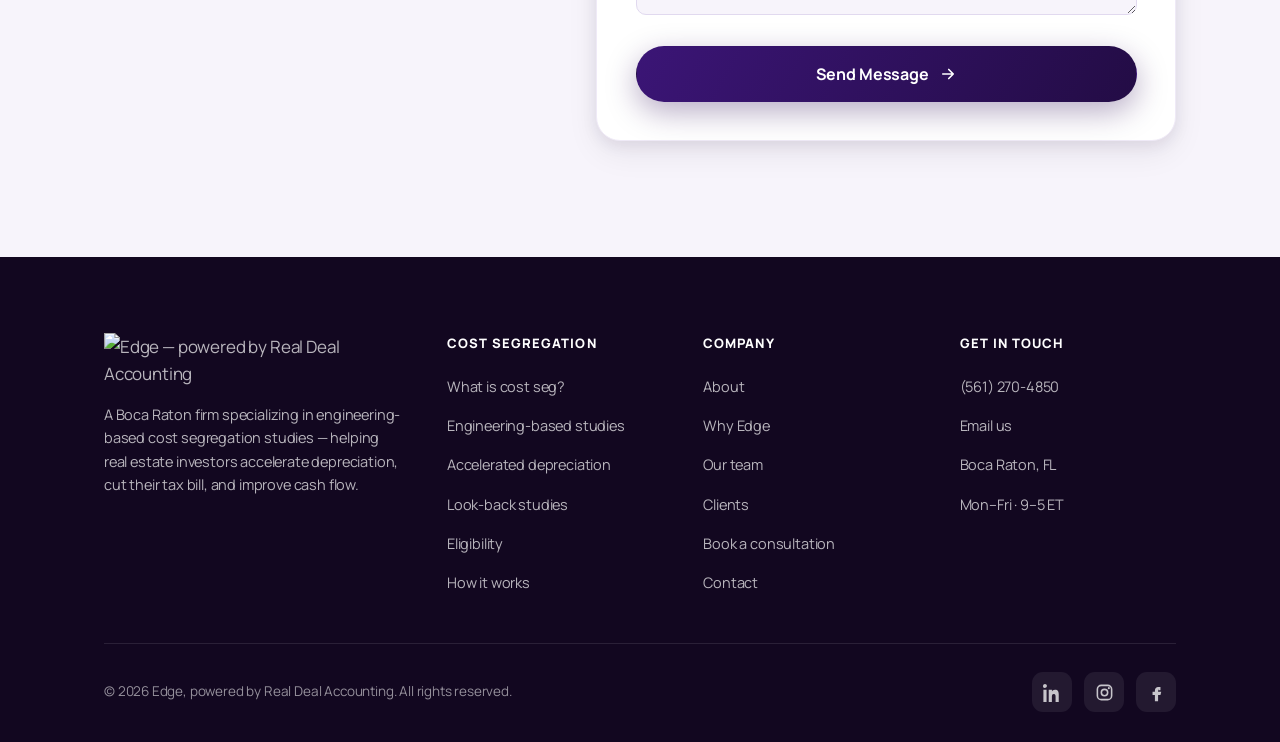
==== commit c1366362: "Update index.html" ====
--- a/index.html
+++ b/index.html
@@ -61,7 +61,7 @@
         <a href="#what" class="btn btn-primary">Learn More
           <svg viewBox="0 0 24 24" fill="none"><path d="M5 12h14M13 6l6 6-6 6" stroke="currentColor" stroke-width="2.2" stroke-linecap="round" stroke-linejoin="round"/></svg>
         </a>
-        <a href="#quote" class="btn btn-ghost on-dark">Get a Free Estimate</a>
+        <a href="quote.html" class="btn btn-ghost on-dark">Get a Free Estimate</a>
       </div>
       <div class="hero-stats reveal d4">
       </div>
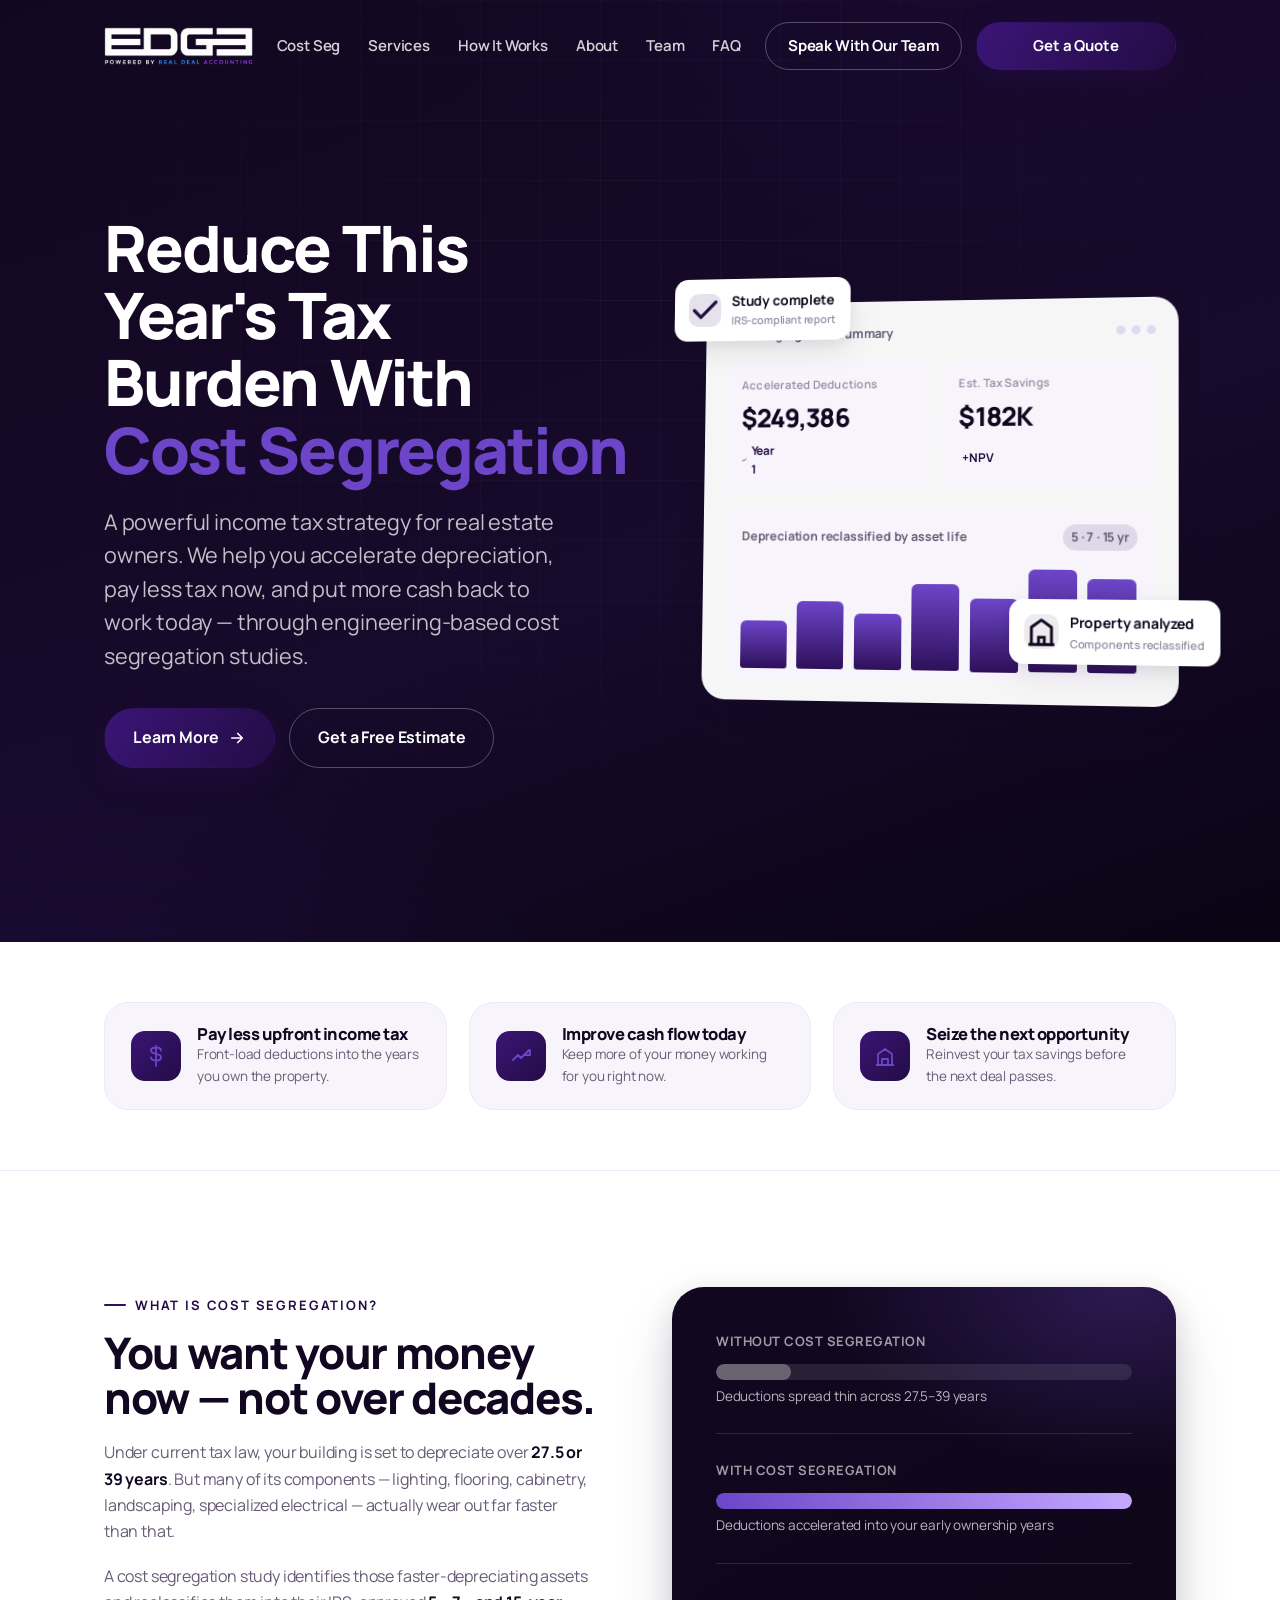
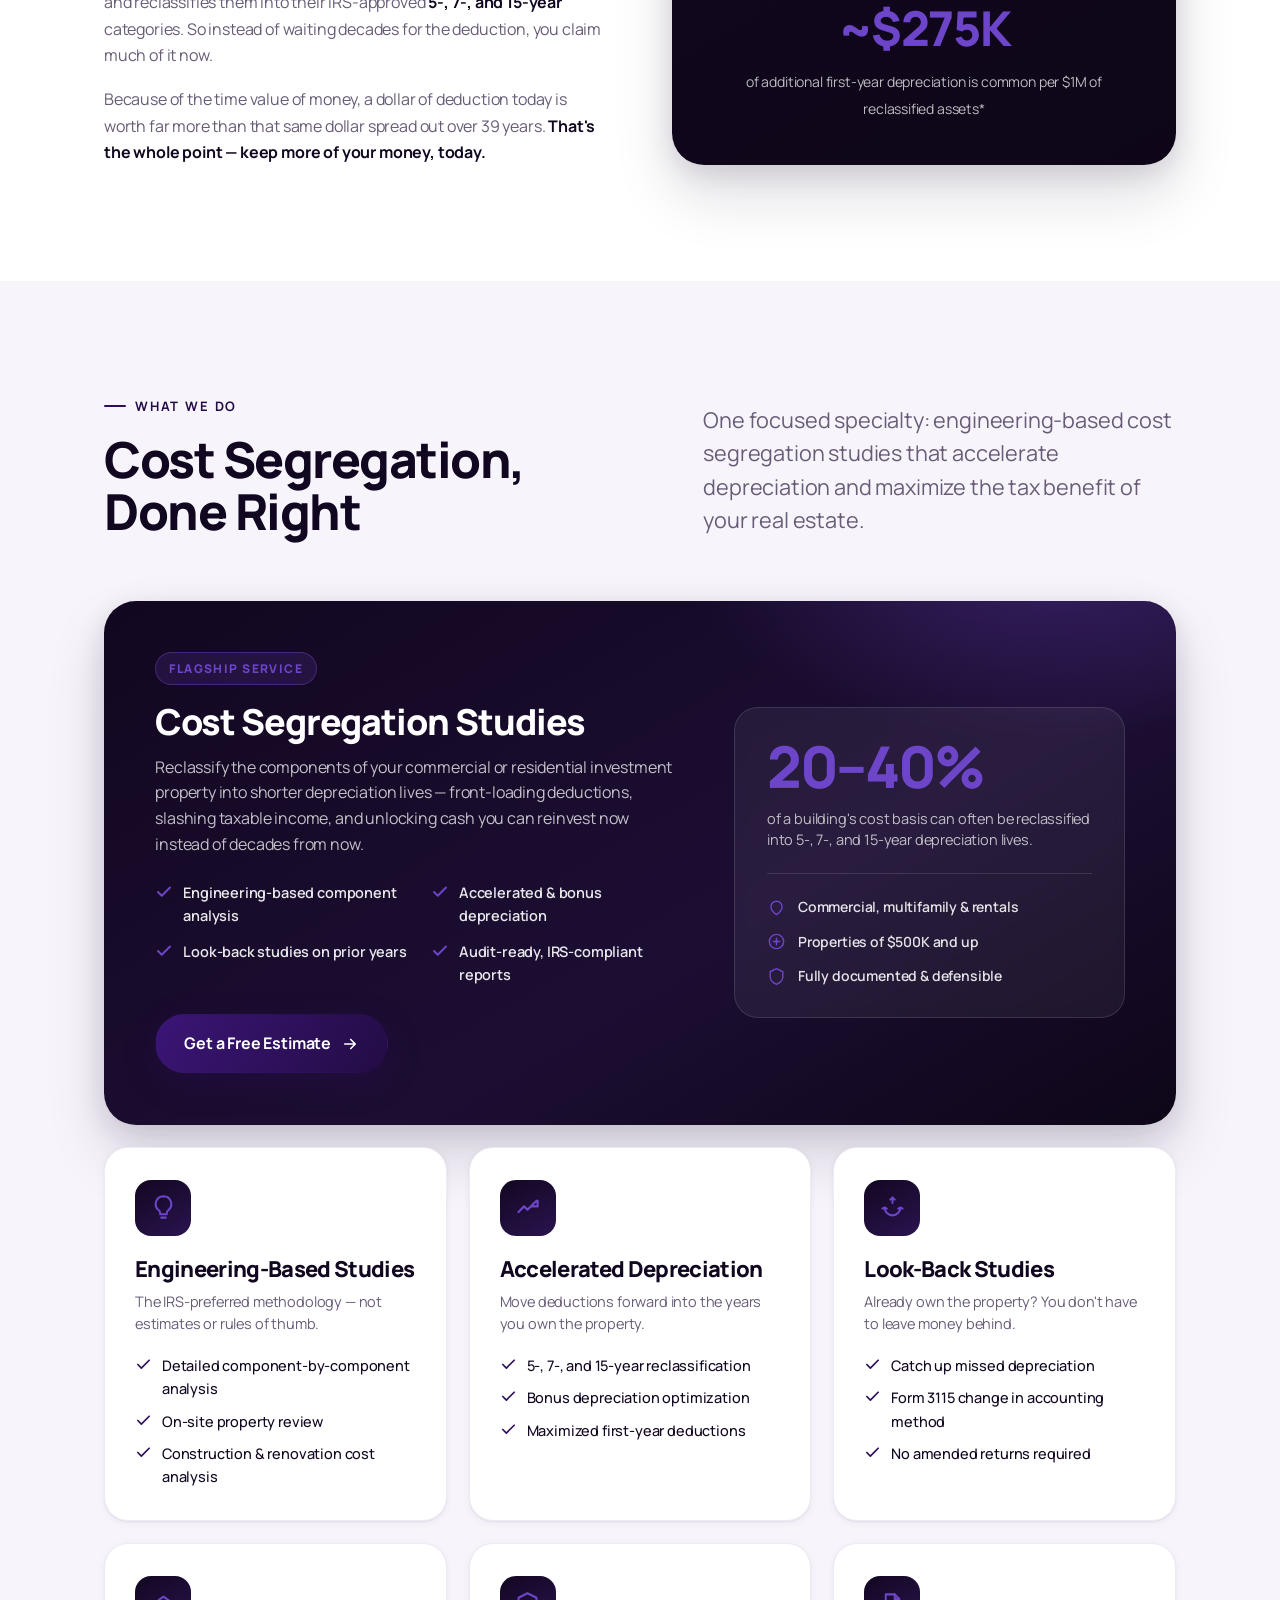
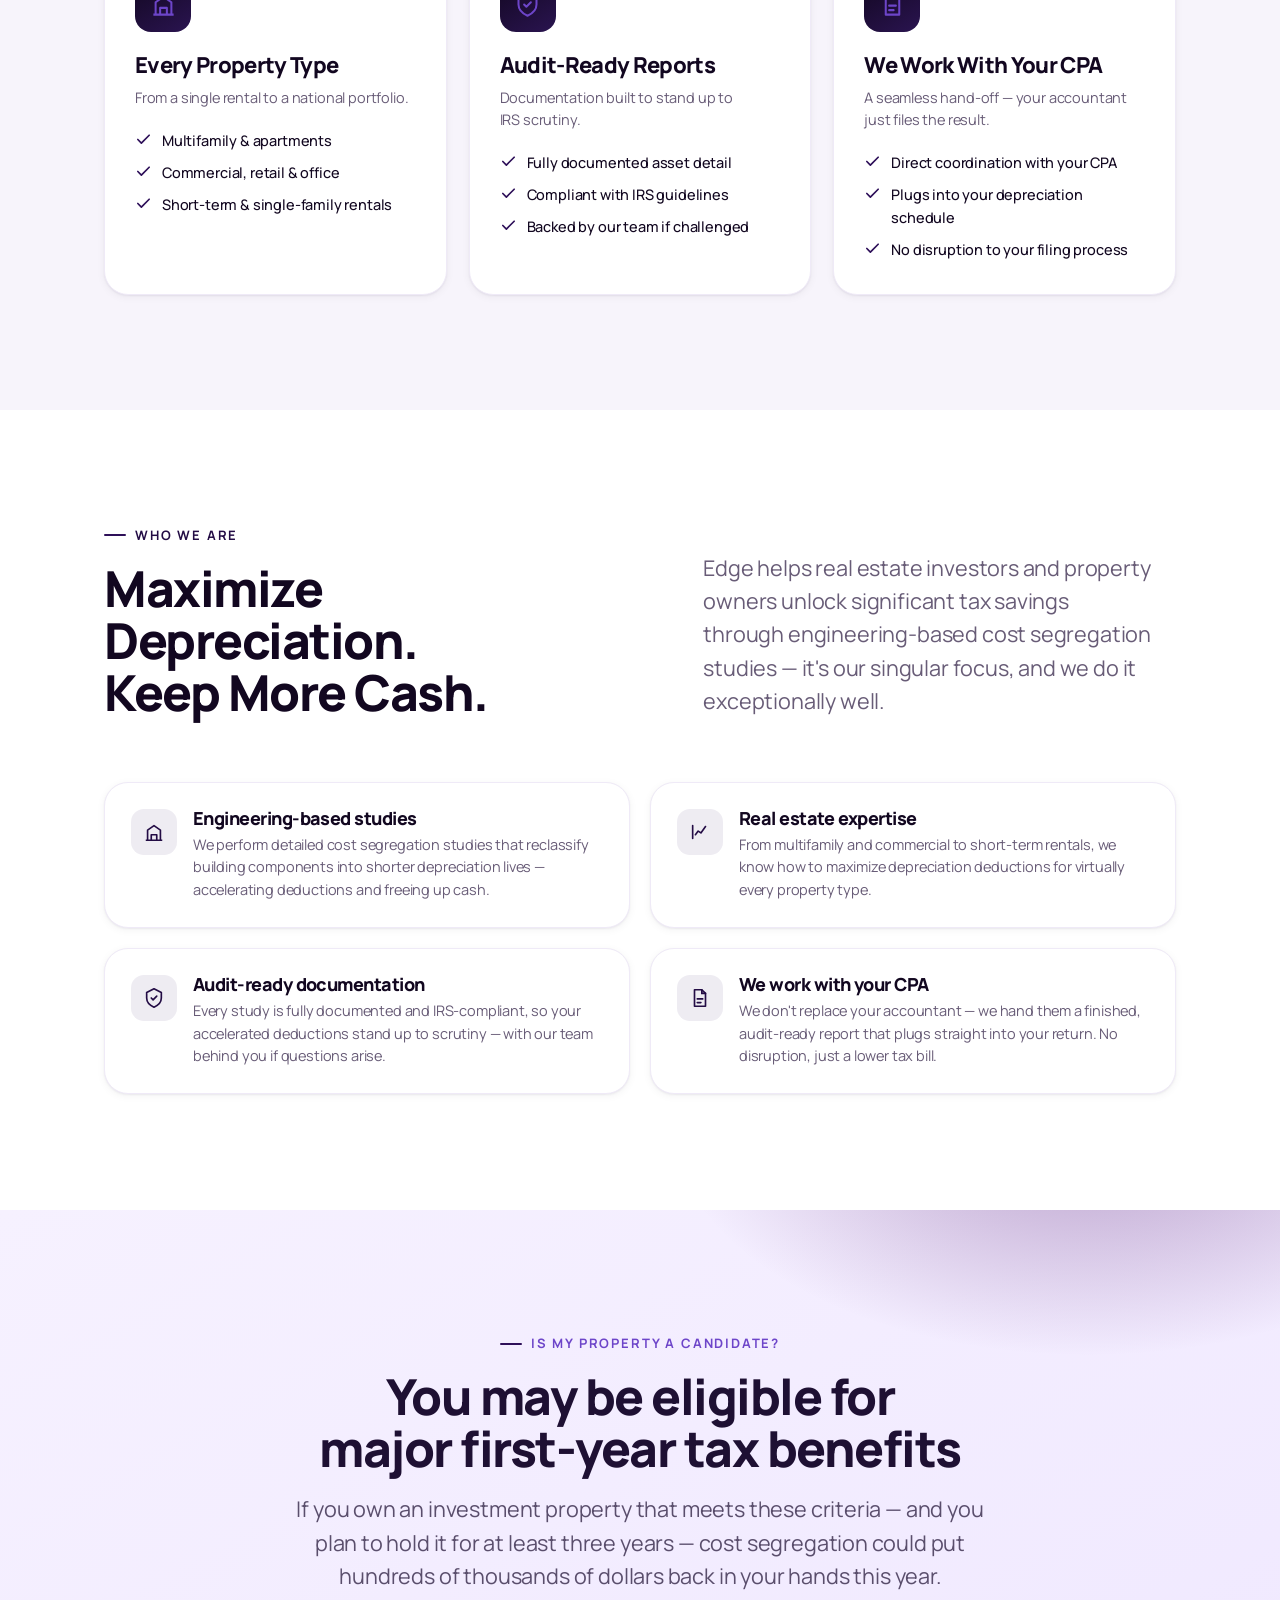
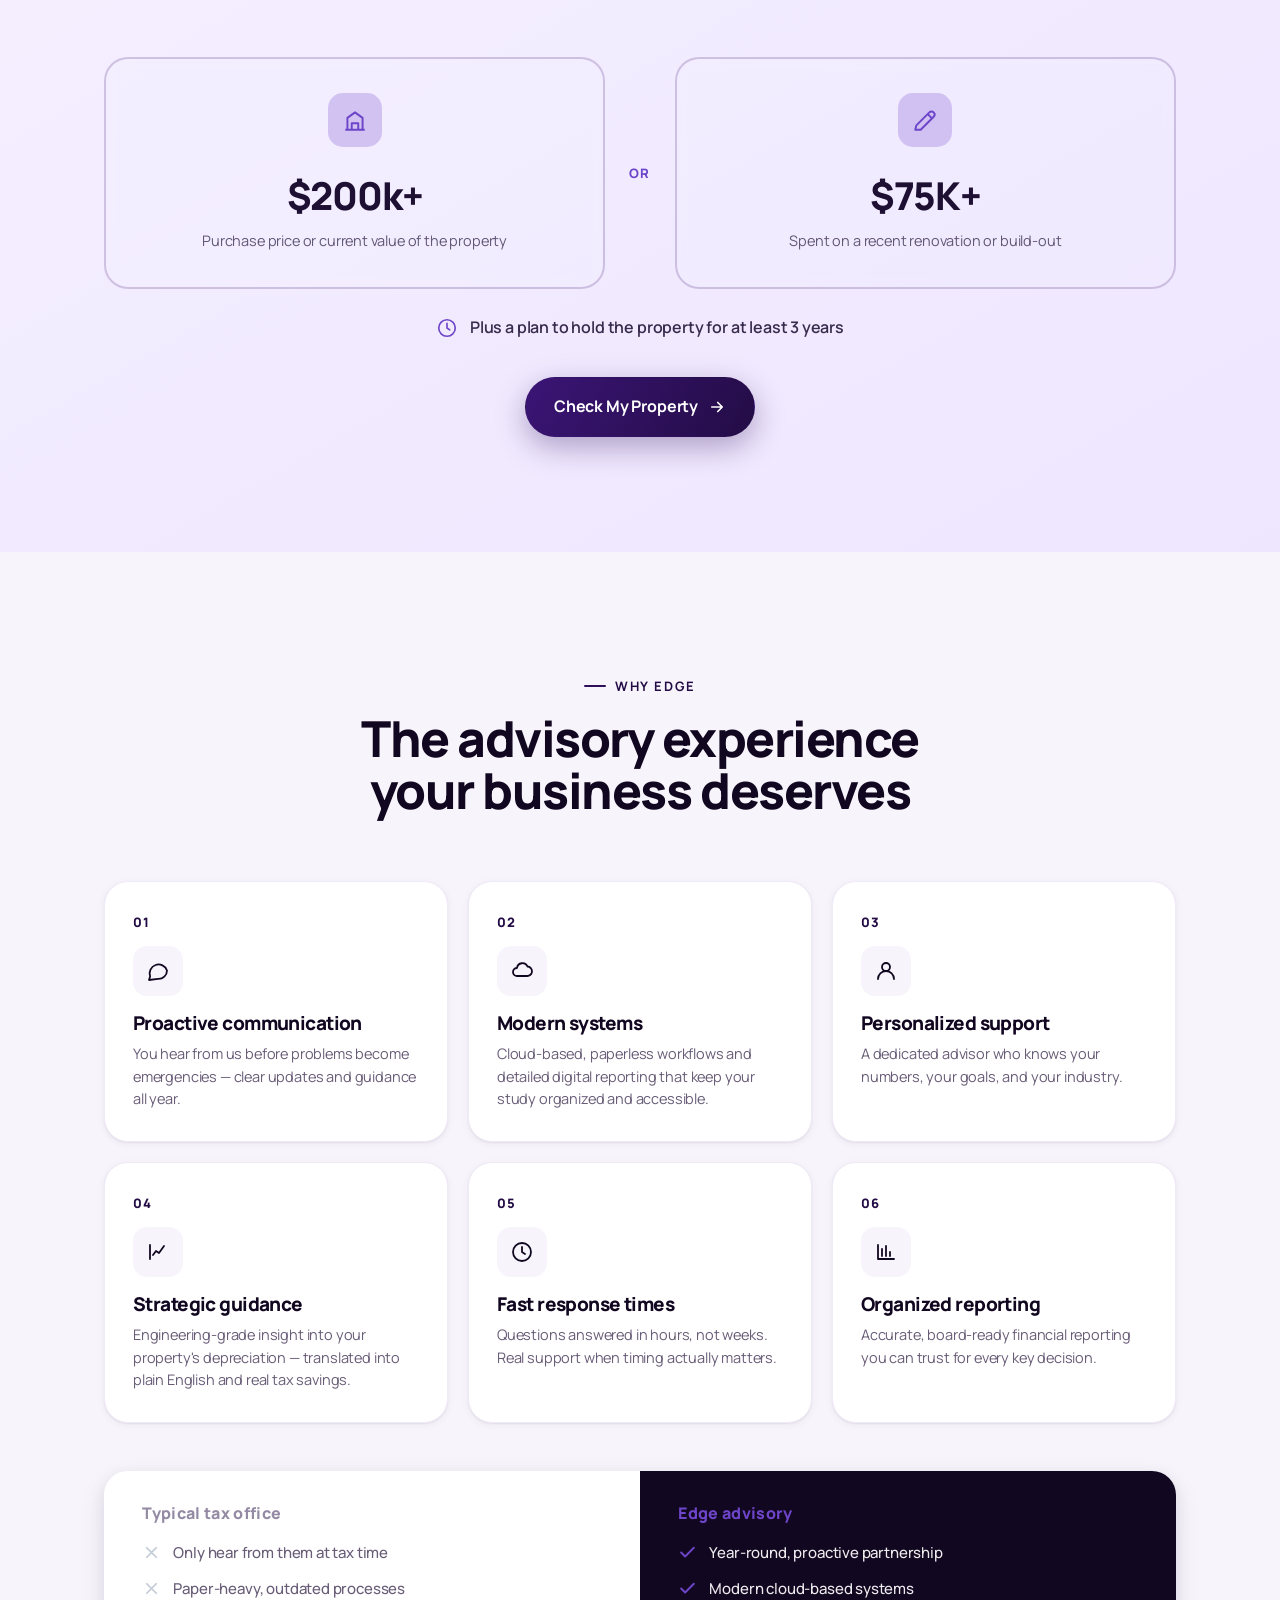
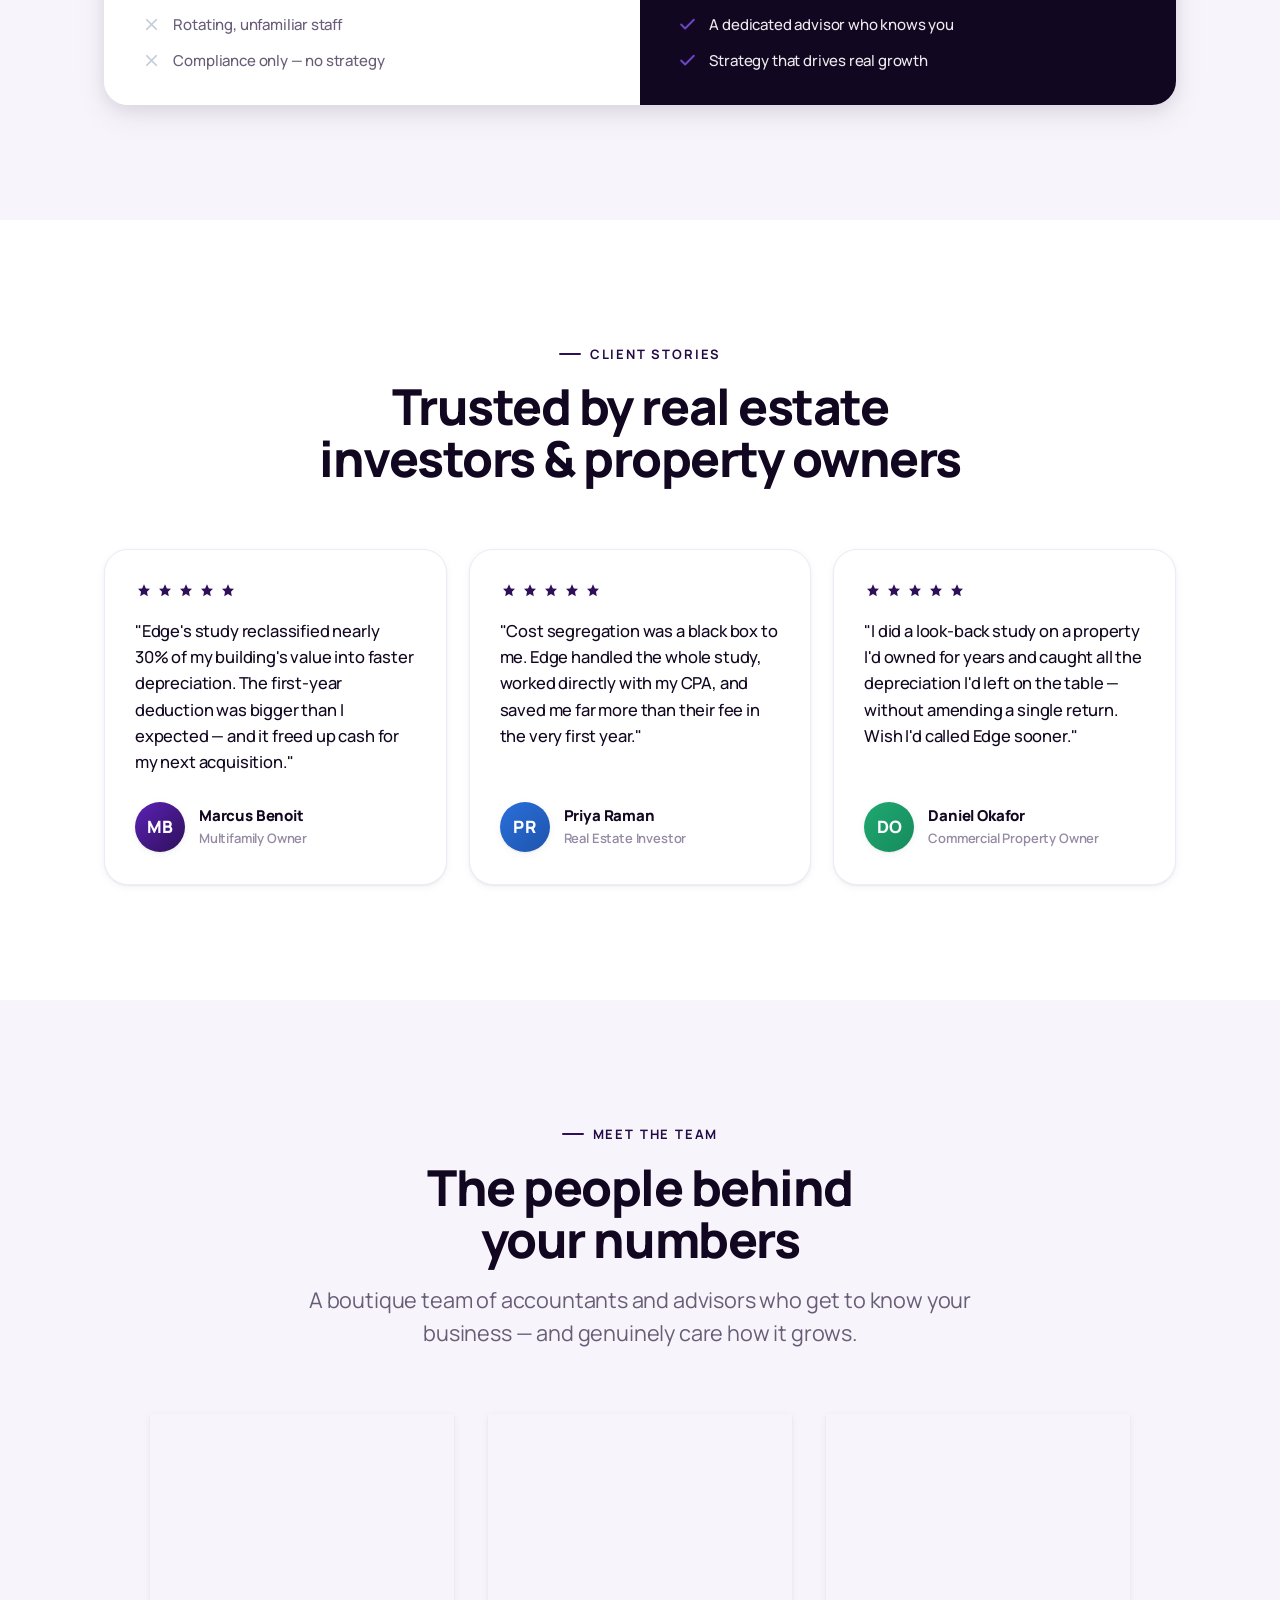
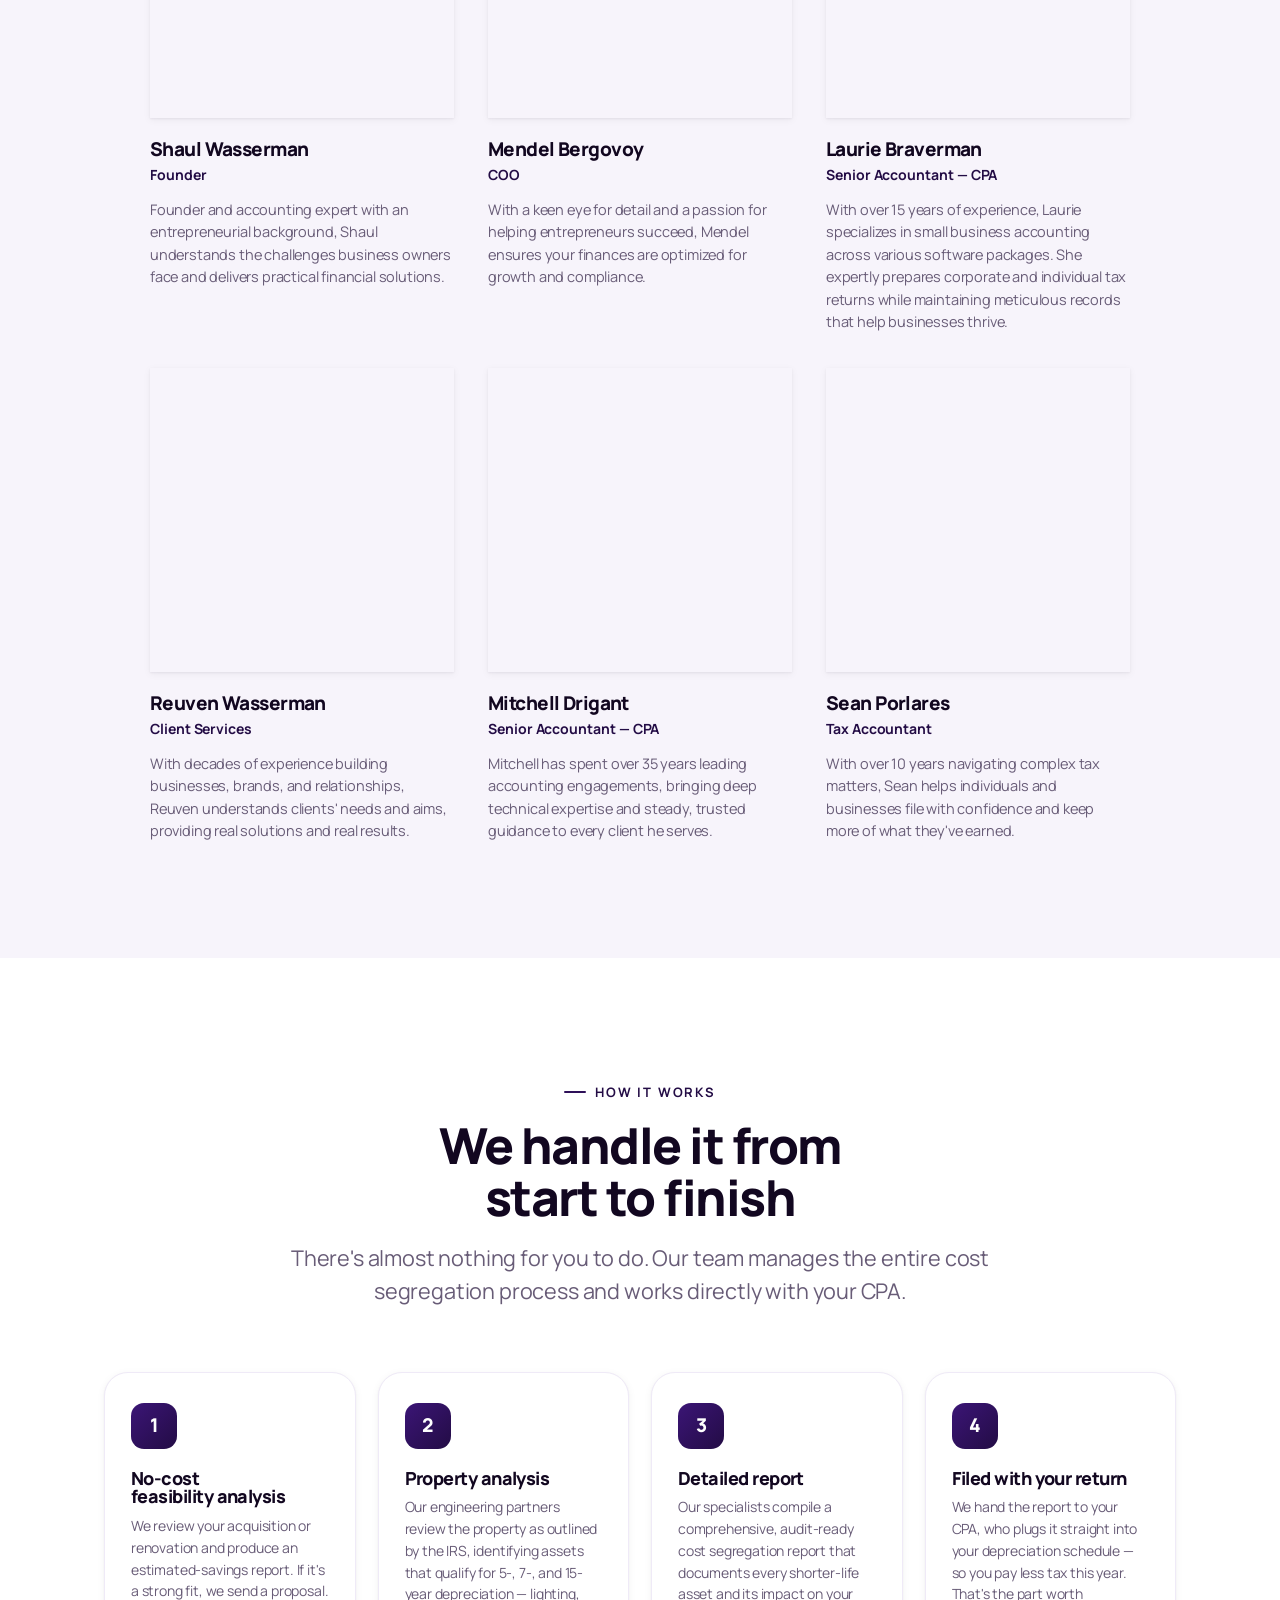
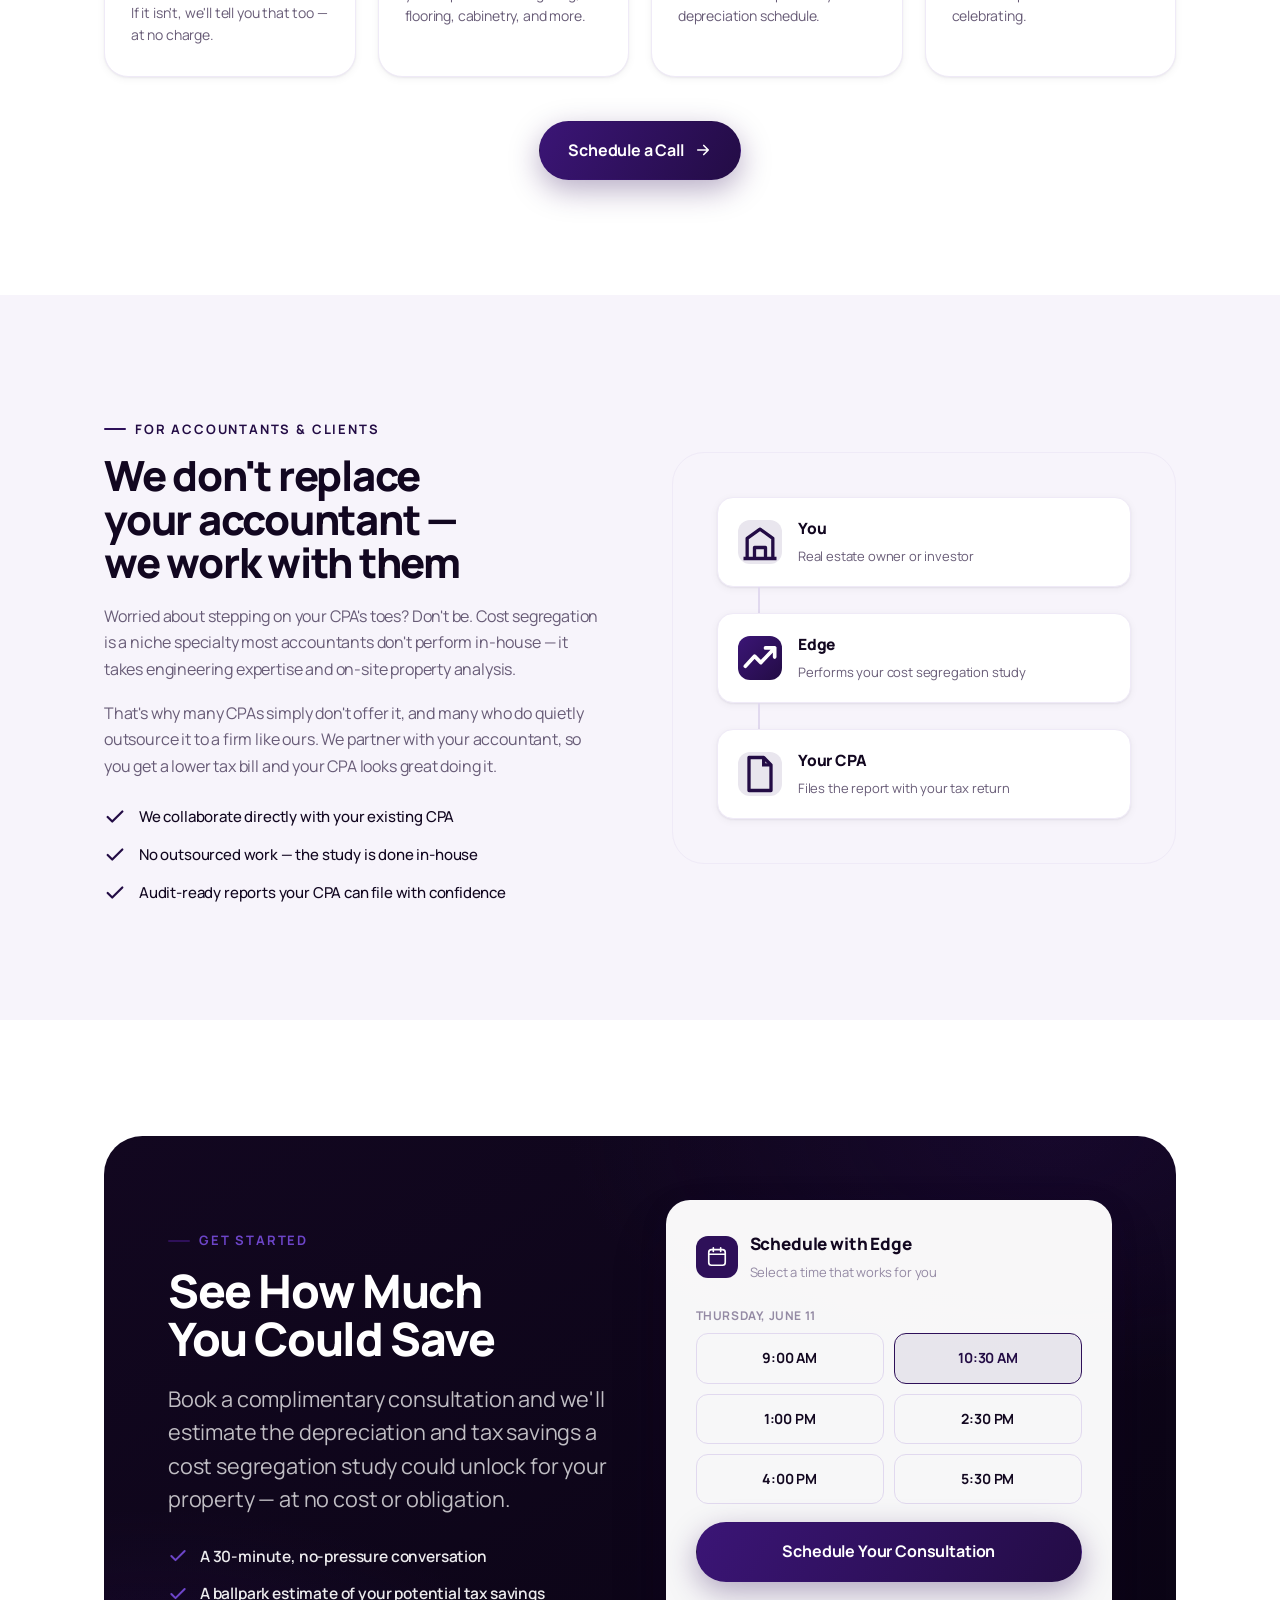
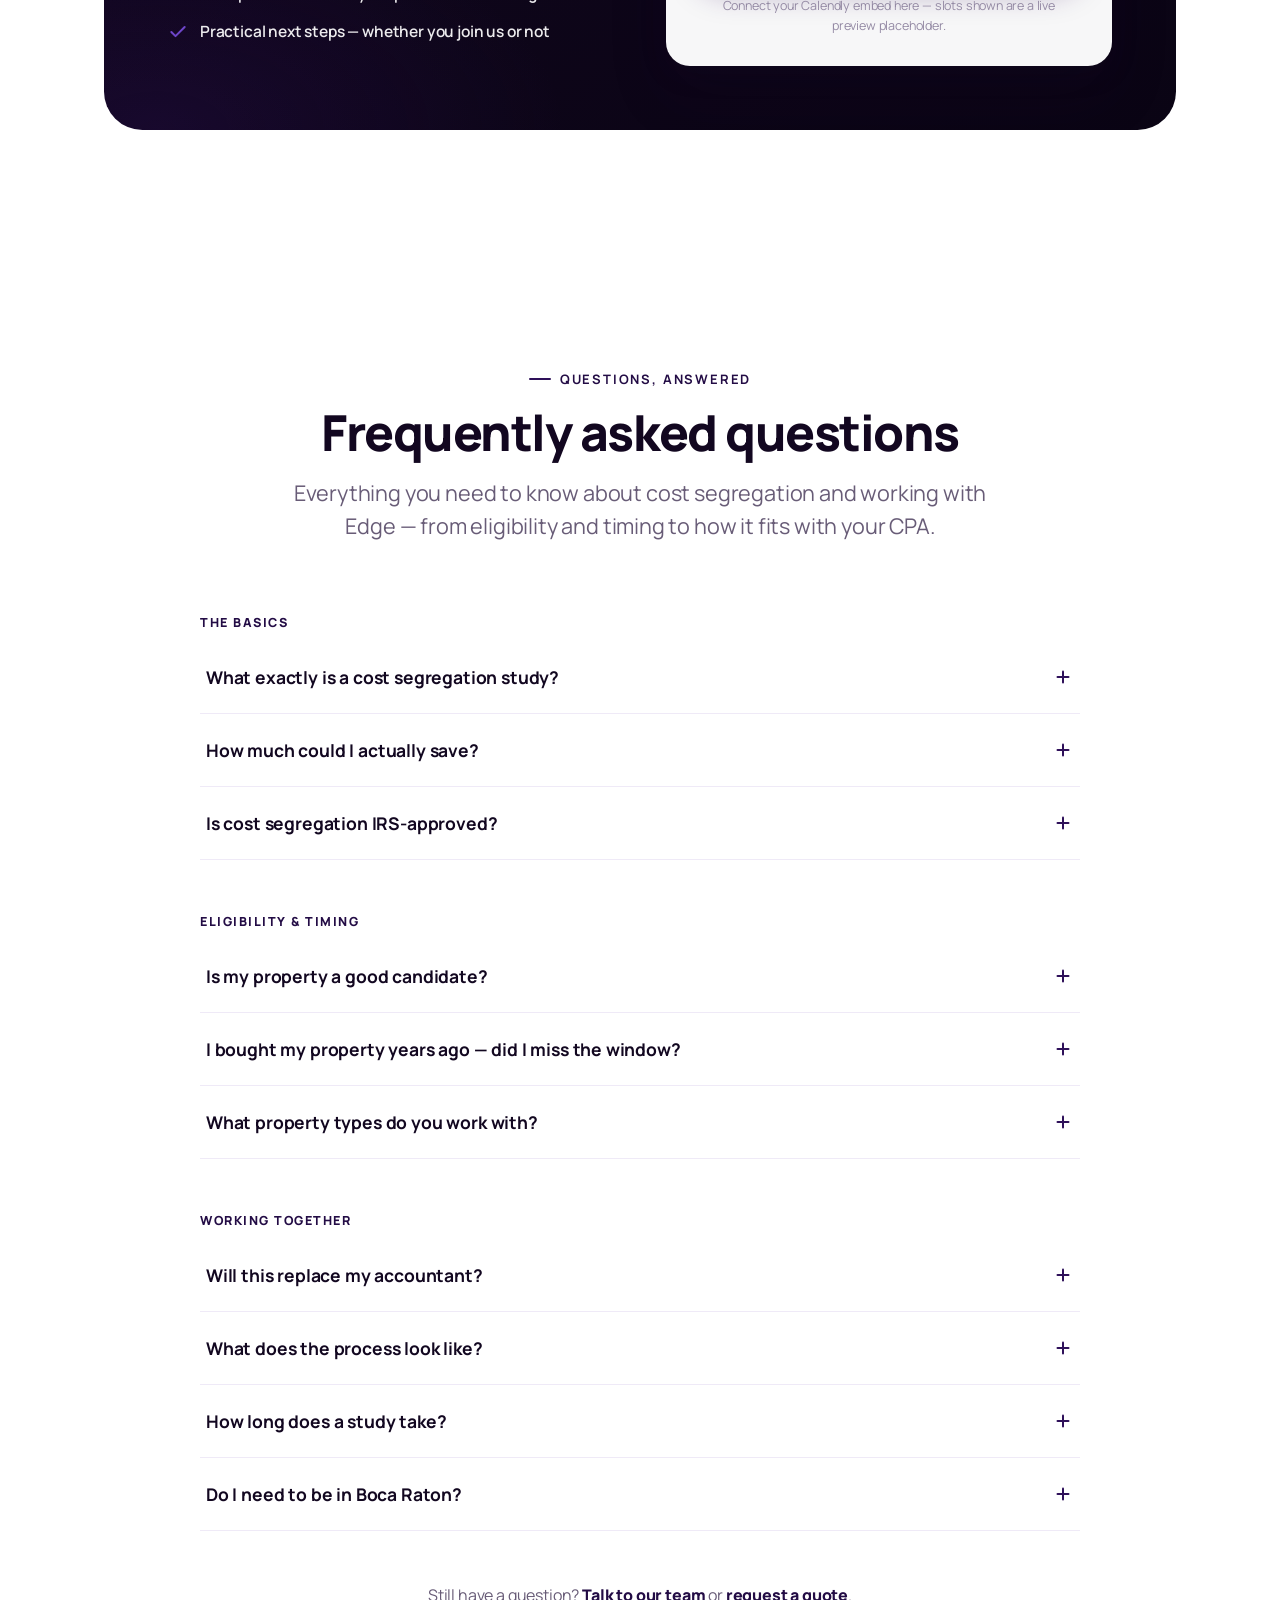
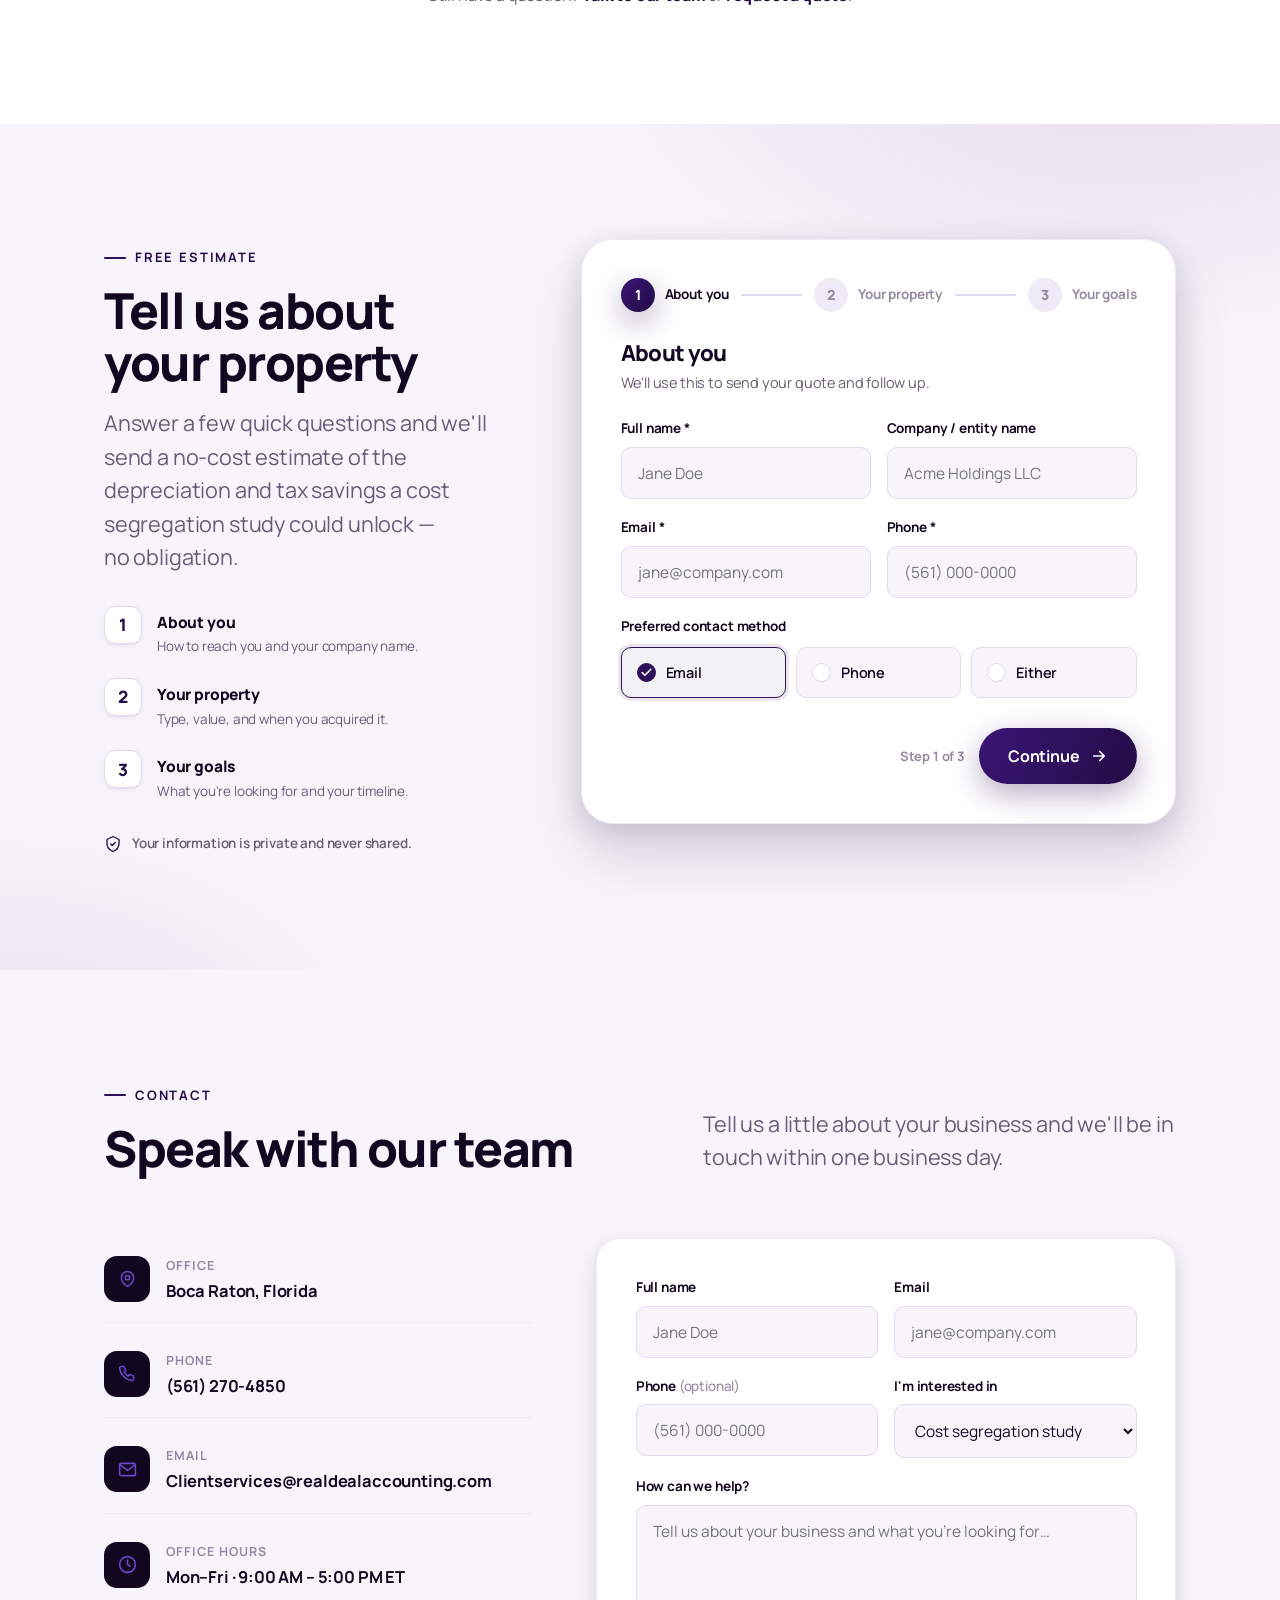
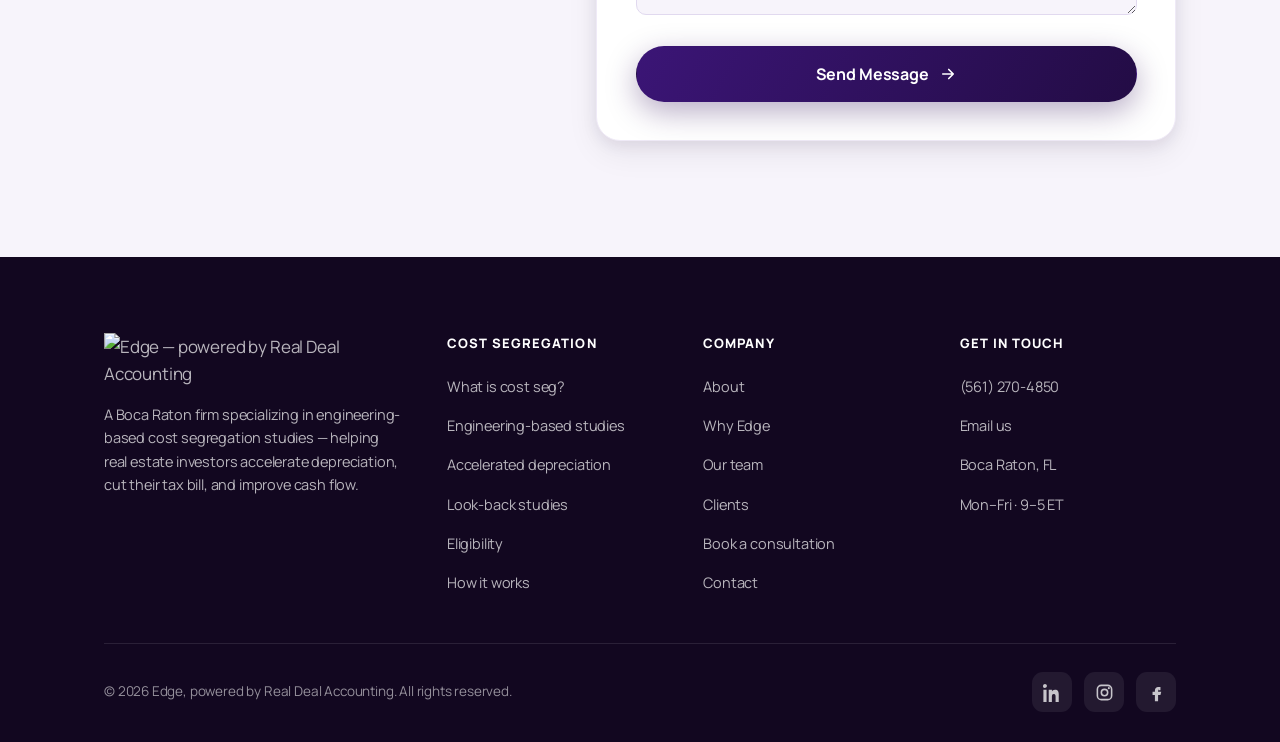
==== commit 844001d4: "Update index.html" ====
--- a/index.html
+++ b/index.html
@@ -180,7 +180,7 @@
           <li><svg viewBox="0 0 24 24" fill="none"><path d="M20 6 9 17l-5-5" stroke="currentColor" stroke-width="2.6" stroke-linecap="round" stroke-linejoin="round"/></svg>Look-back studies on prior years</li>
           <li><svg viewBox="0 0 24 24" fill="none"><path d="M20 6 9 17l-5-5" stroke="currentColor" stroke-width="2.6" stroke-linecap="round" stroke-linejoin="round"/></svg>Audit-ready, IRS-compliant reports</li>
         </ul>
-        <a href="#quote" class="btn btn-primary">Get a Free Estimate
+       <a href="quote.html" class="btn btn-primary">Get a Free Estimate
           <svg viewBox="0 0 24 24" fill="none"><path d="M5 12h14M13 6l6 6-6 6" stroke="currentColor" stroke-width="2.2" stroke-linecap="round" stroke-linejoin="round"/></svg>
         </a>
       </div>
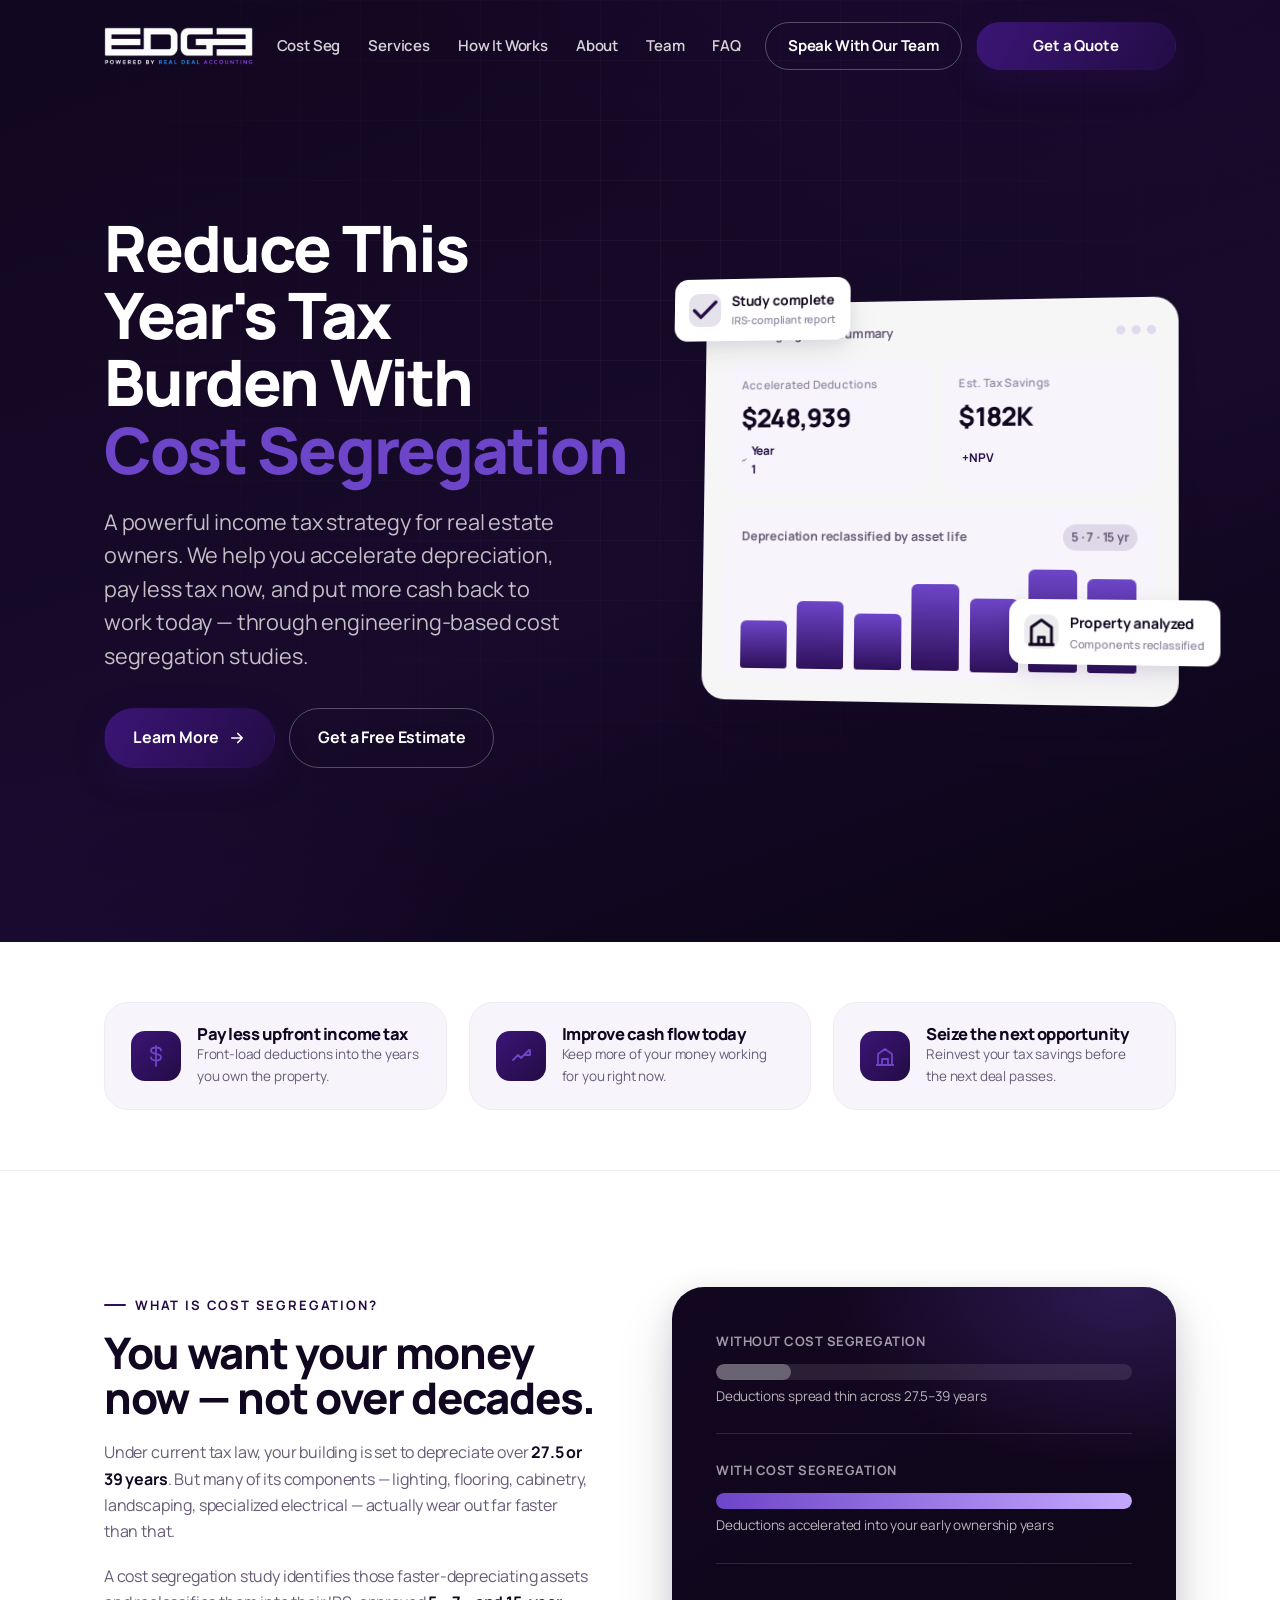
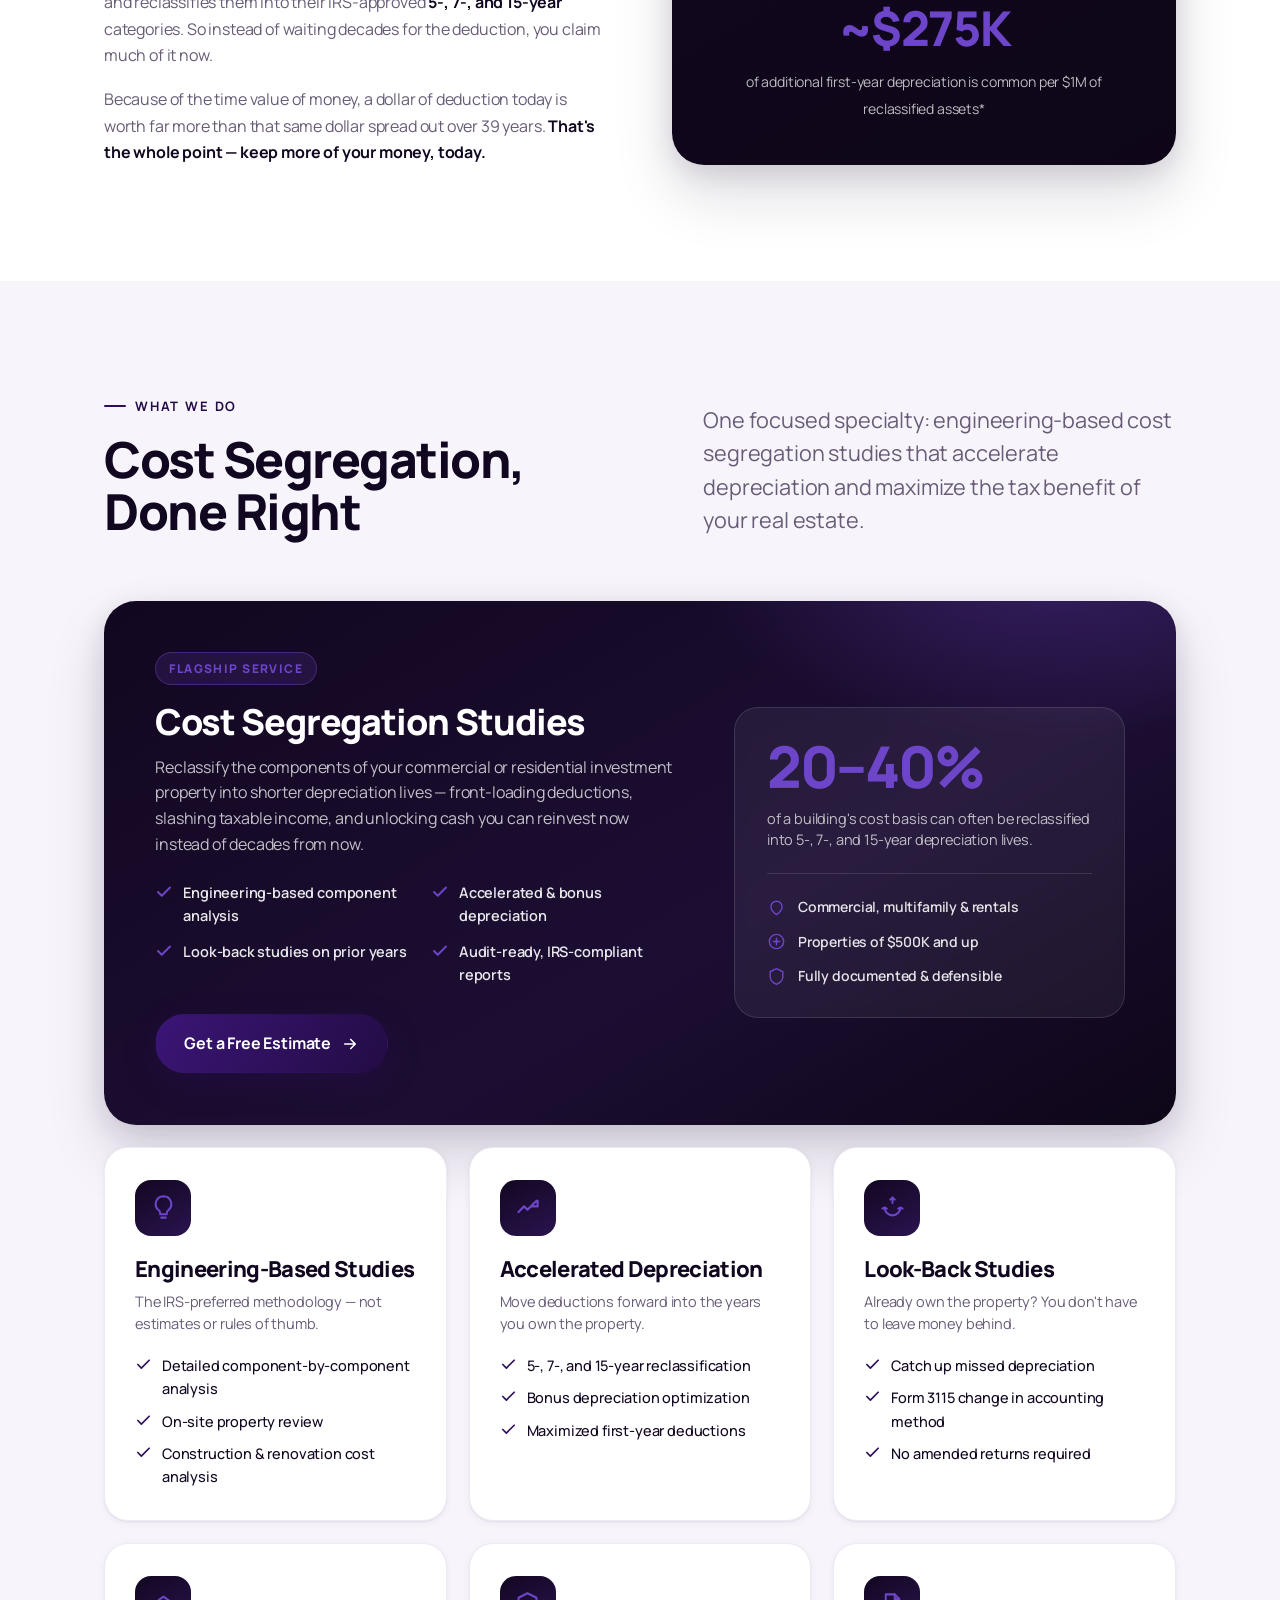
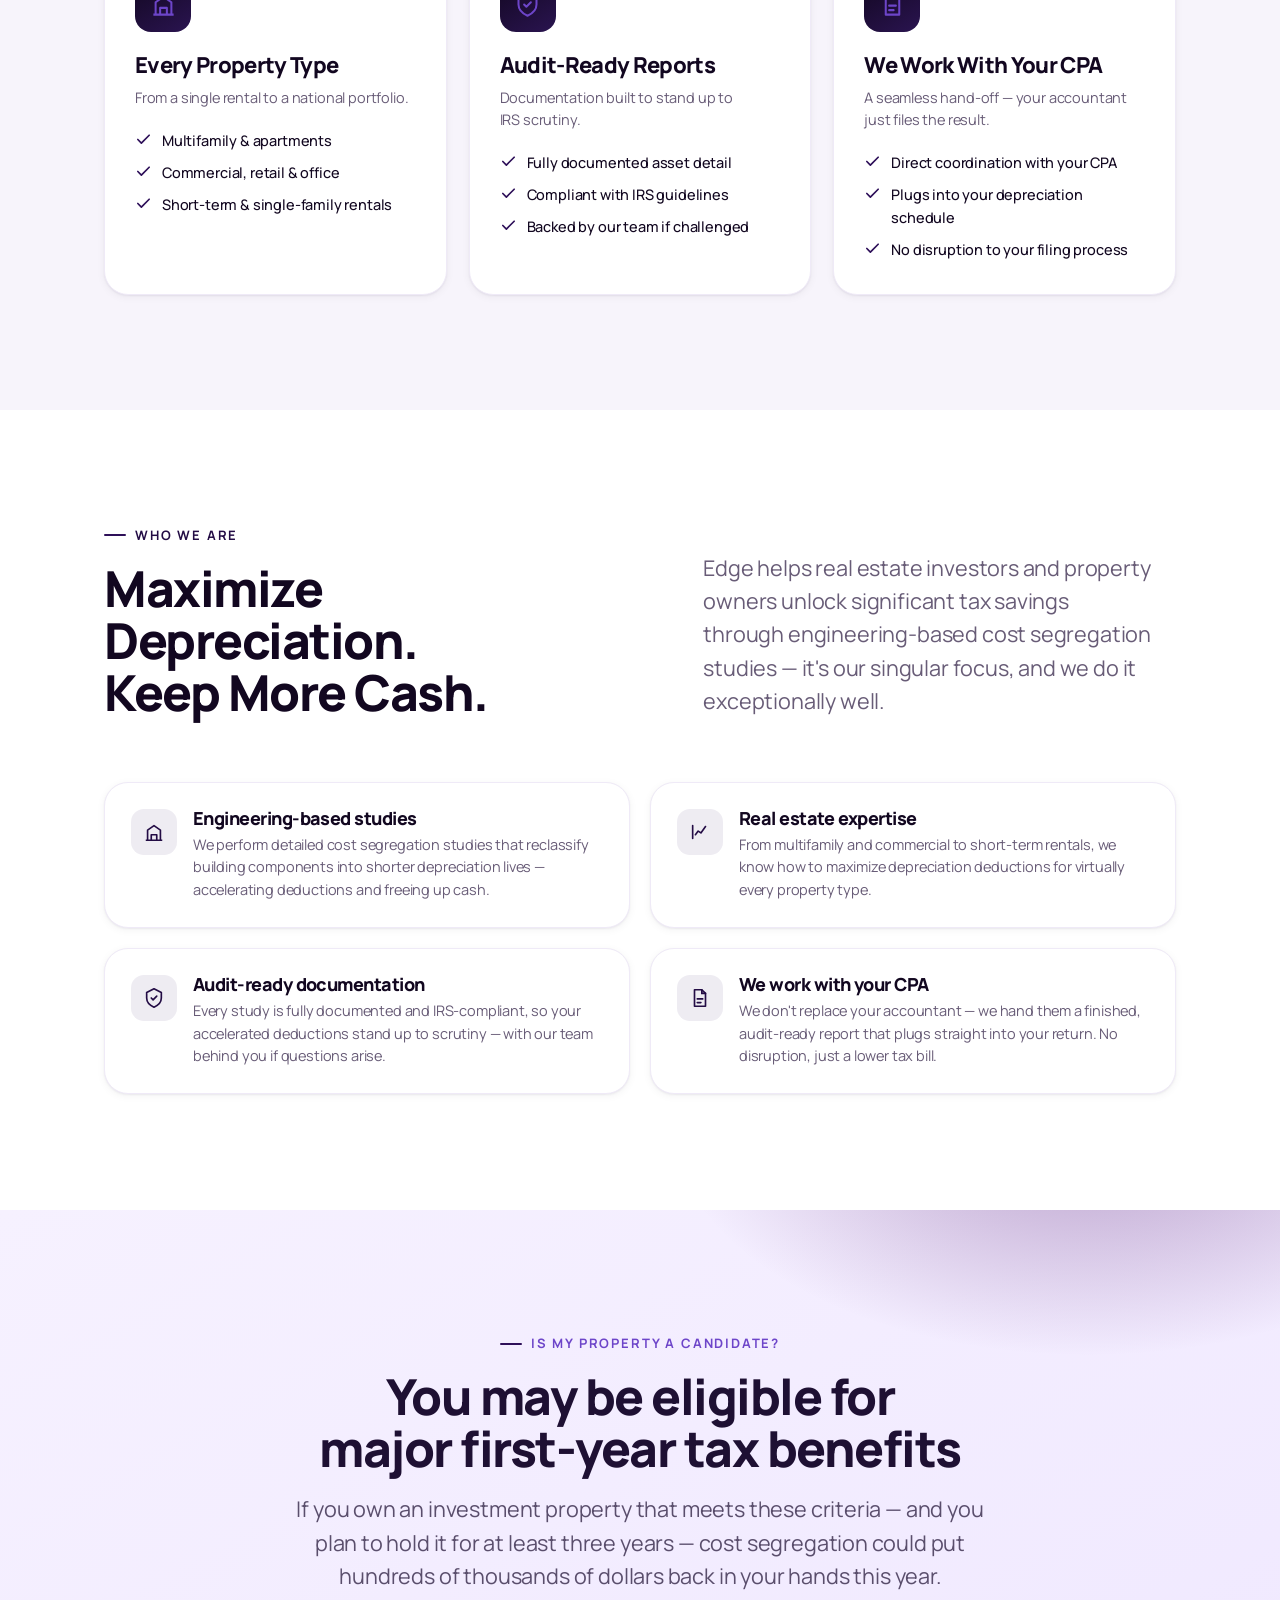
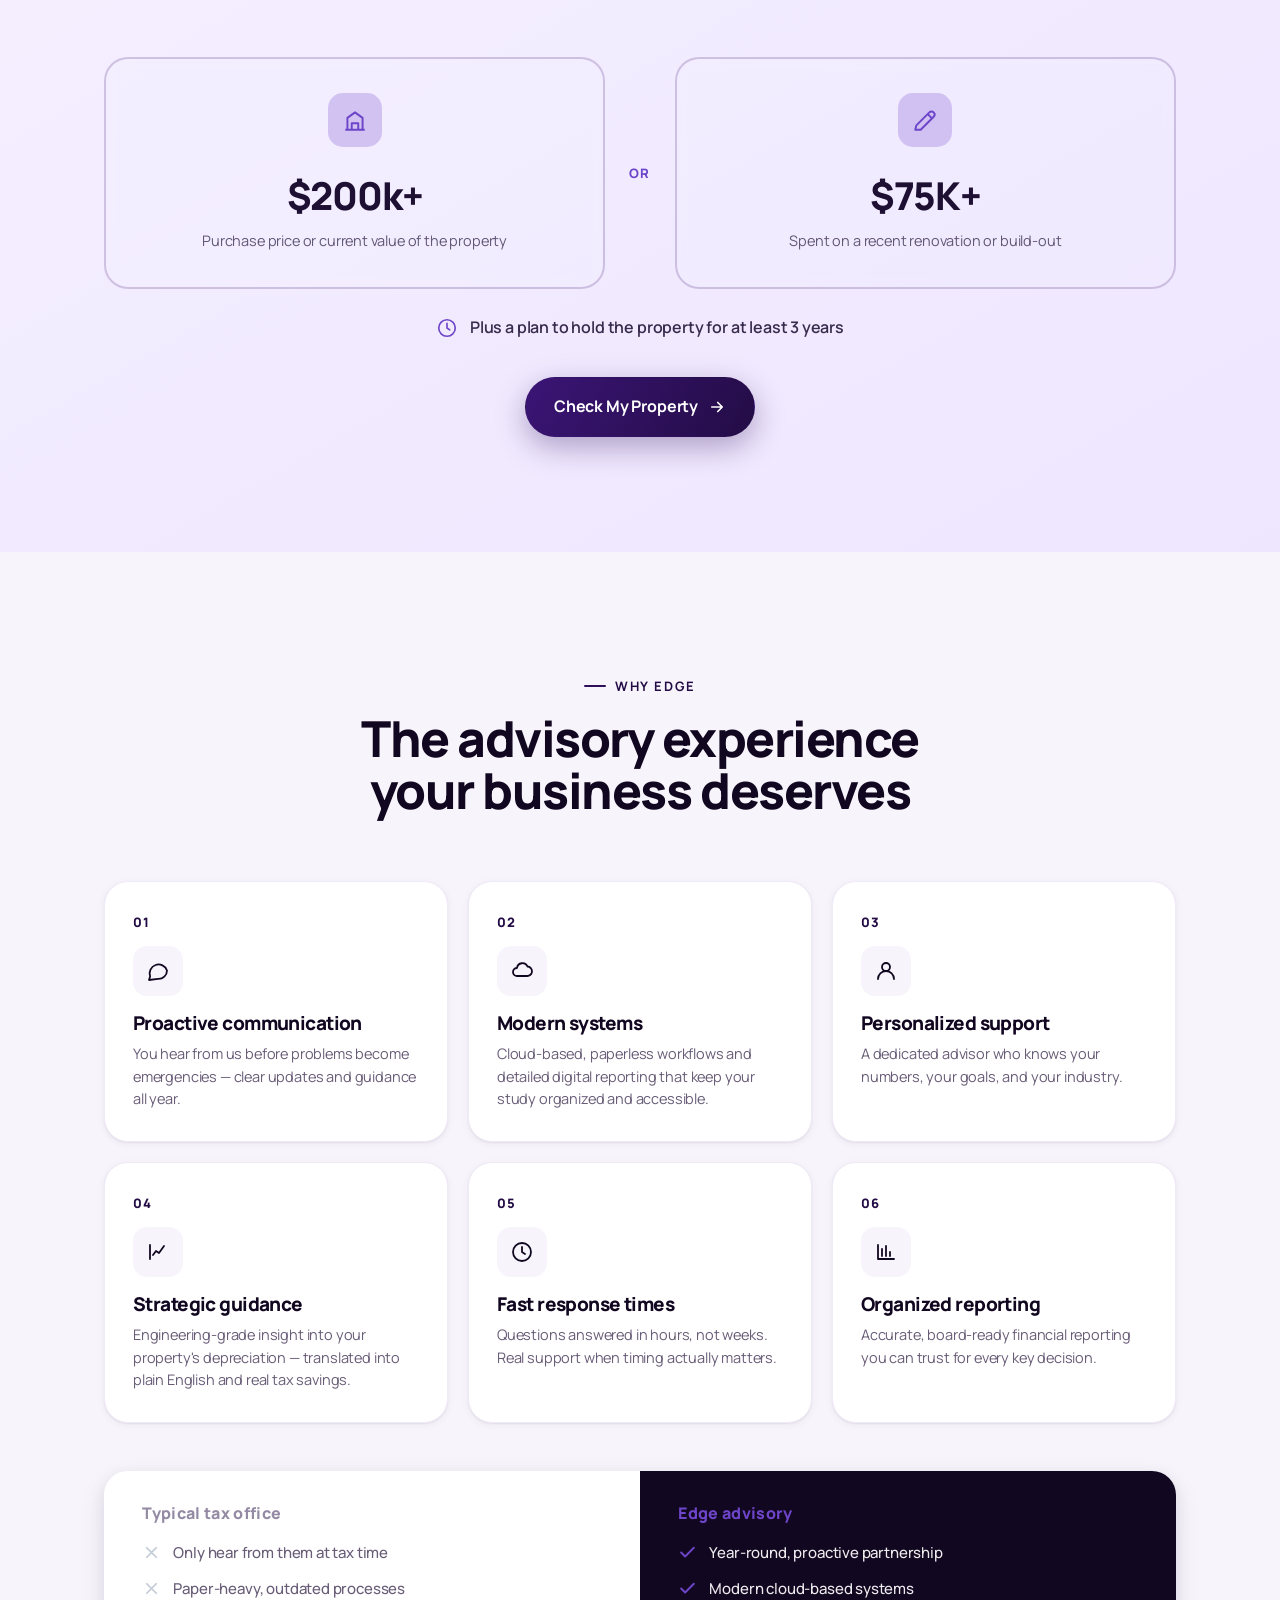
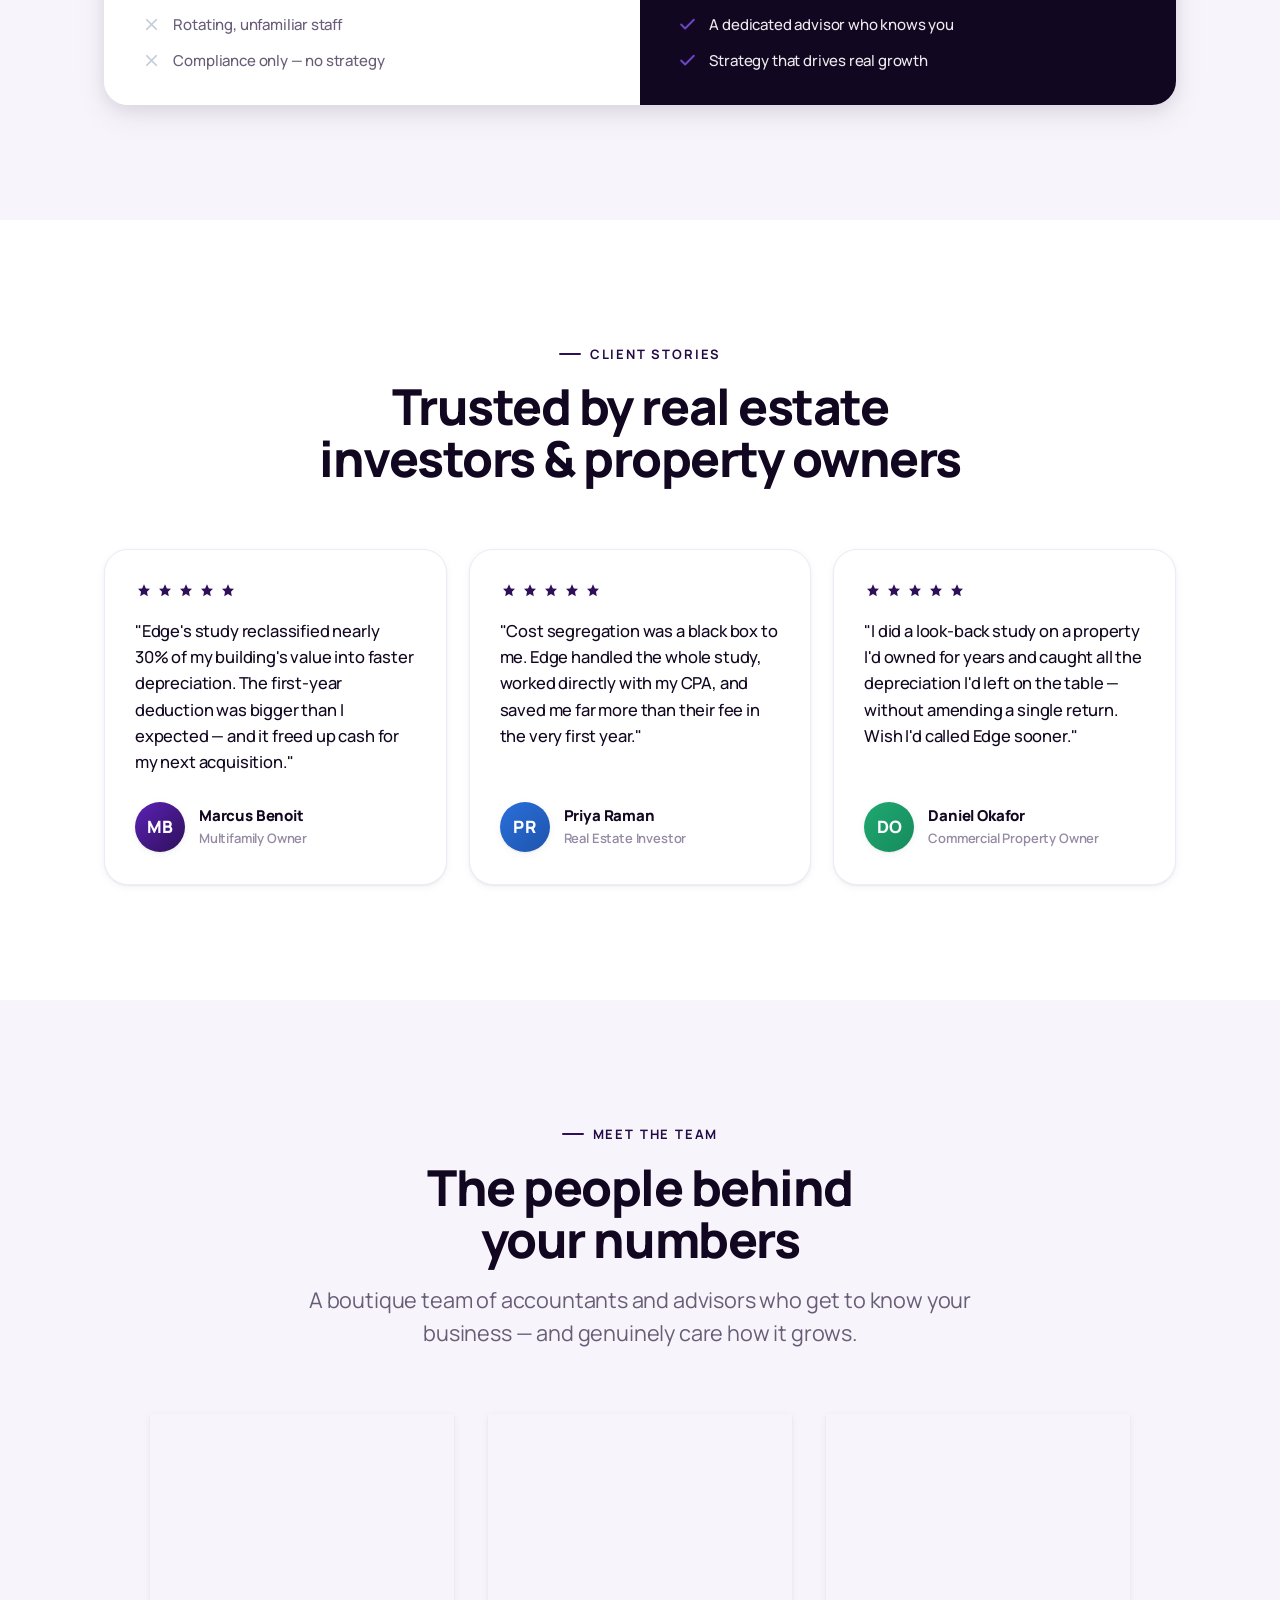
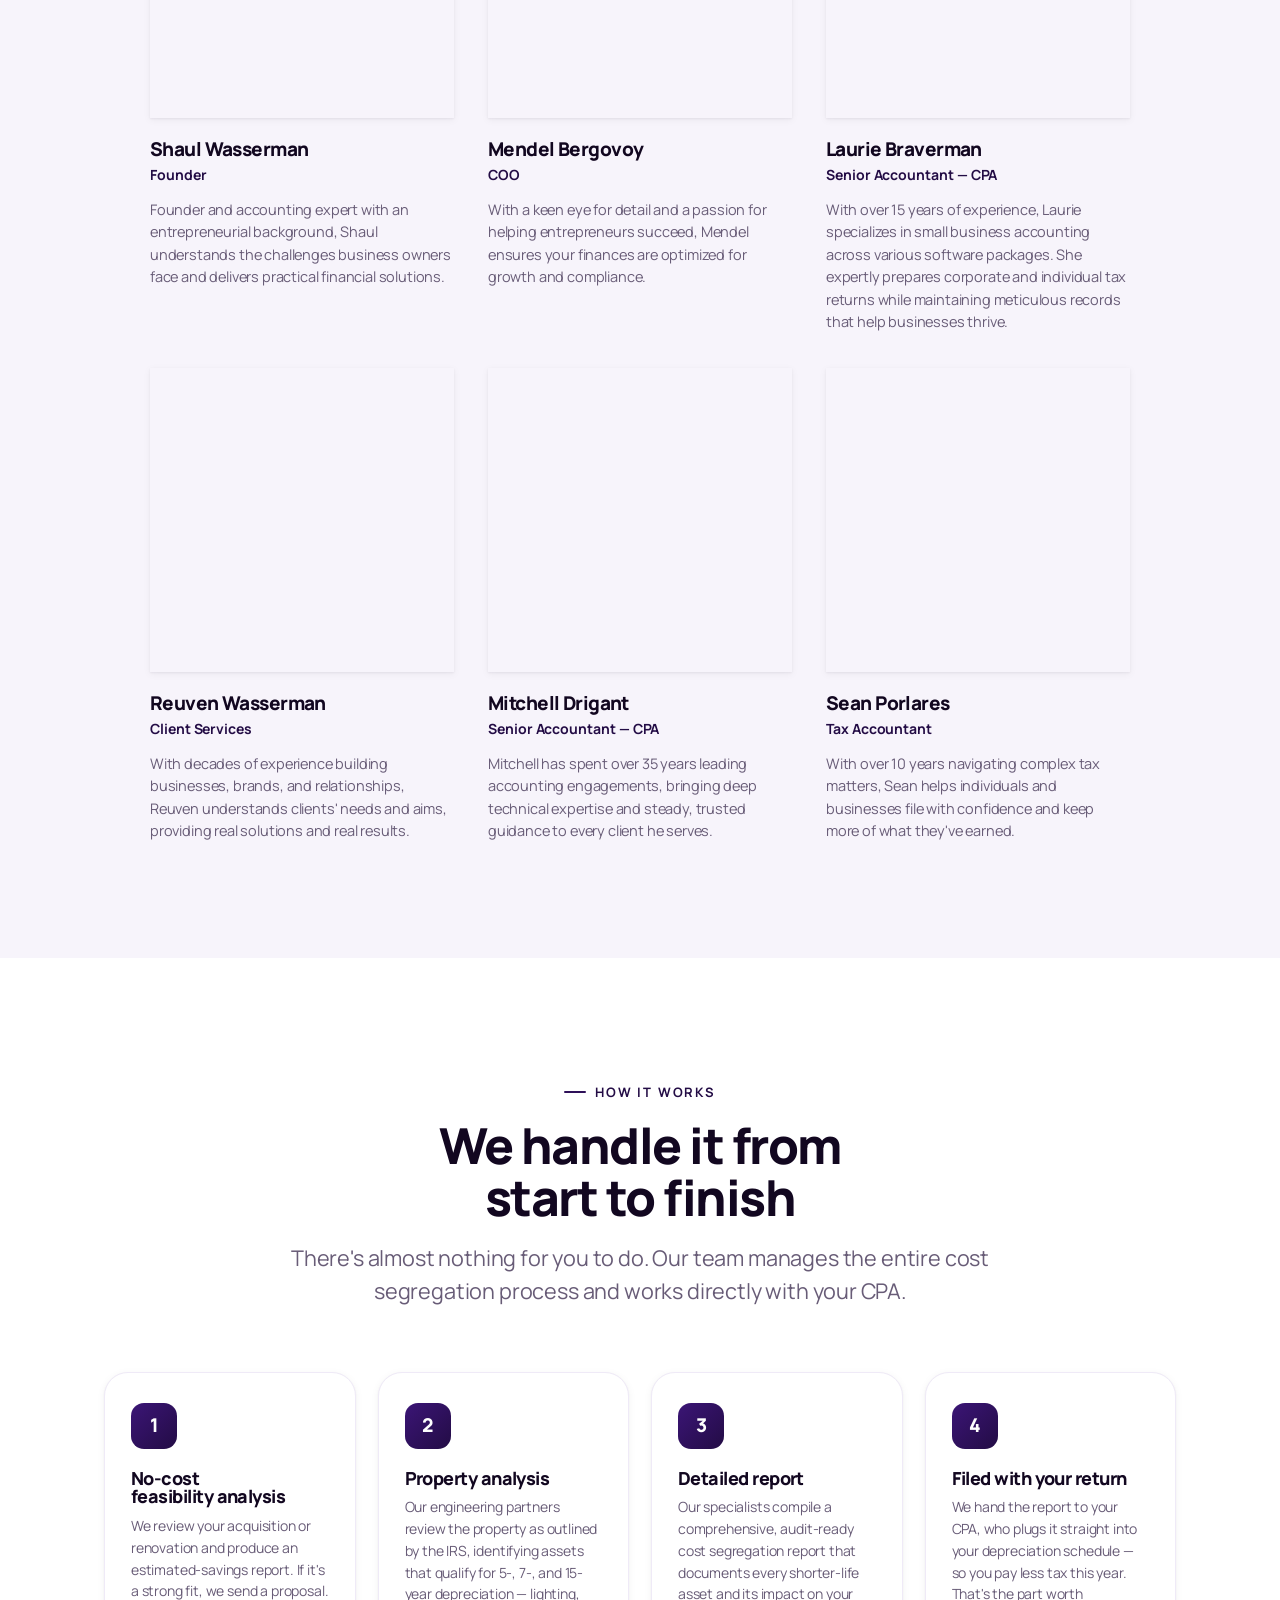
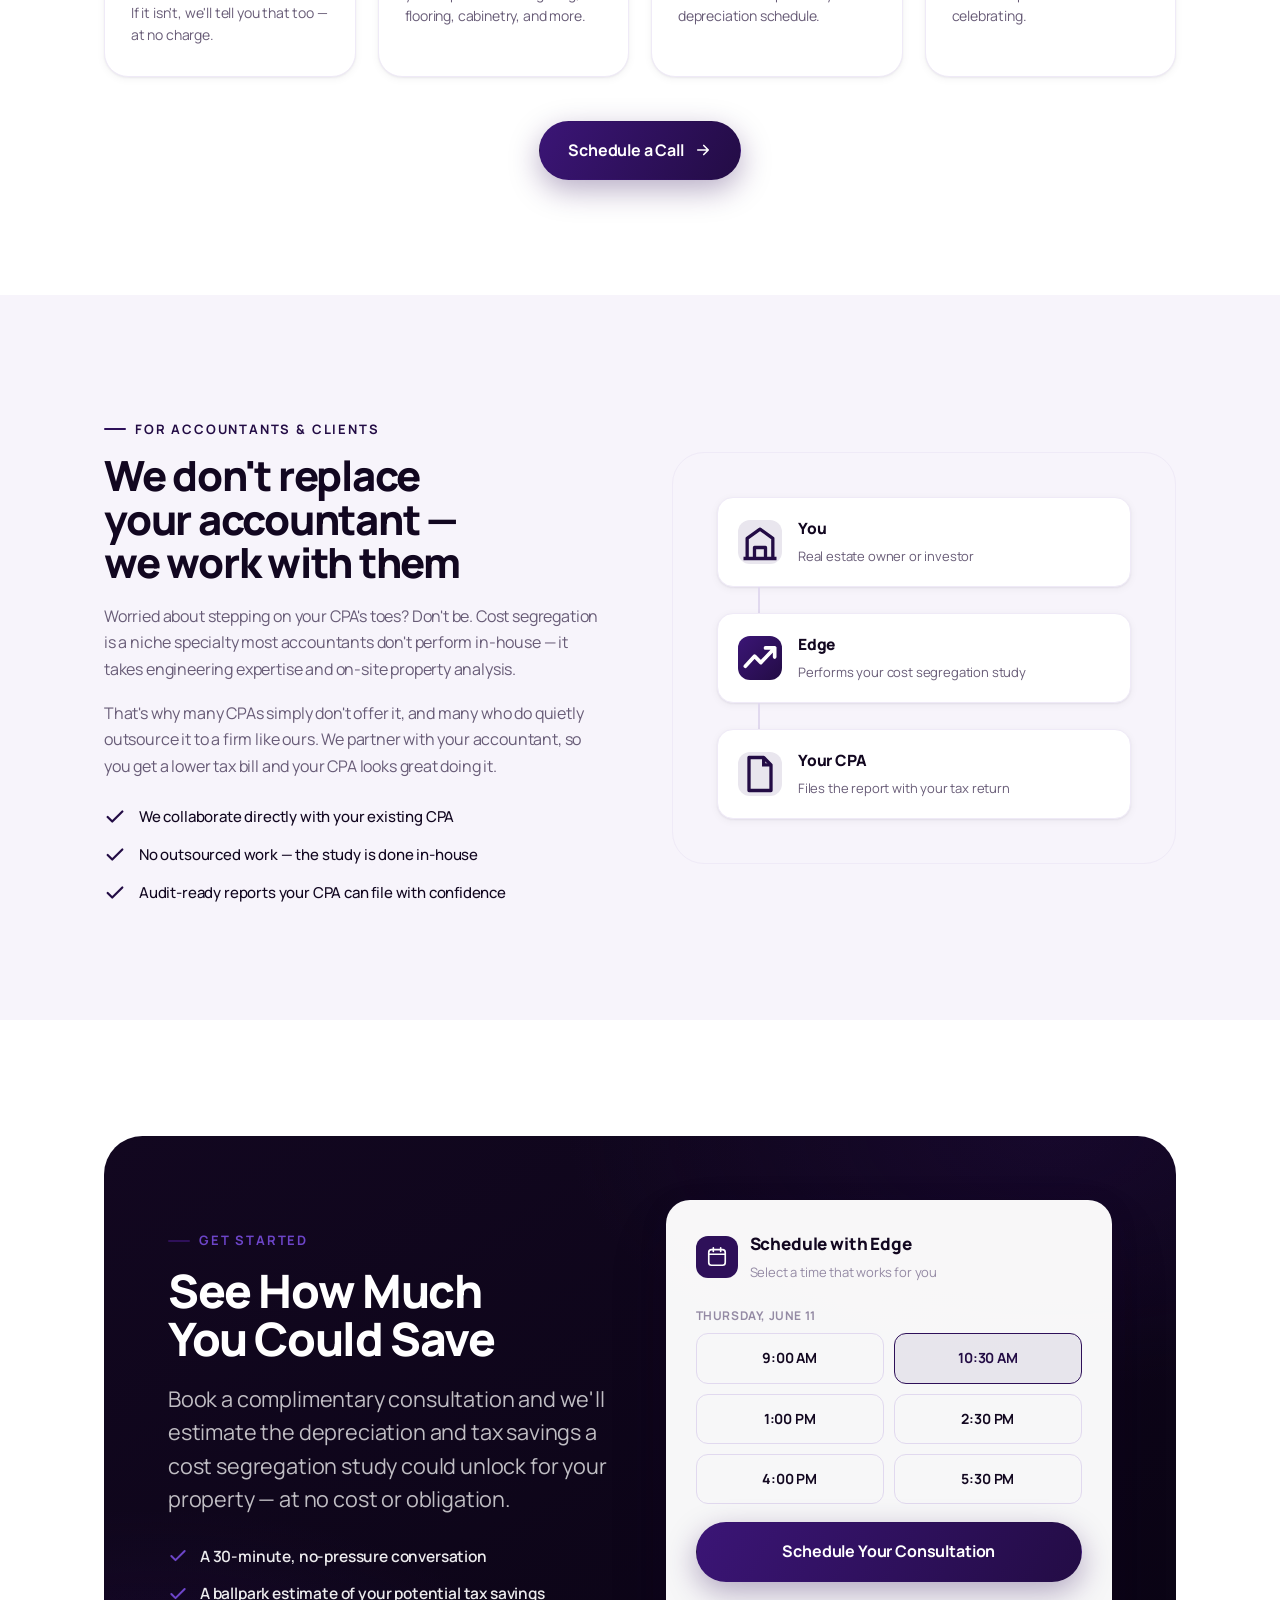
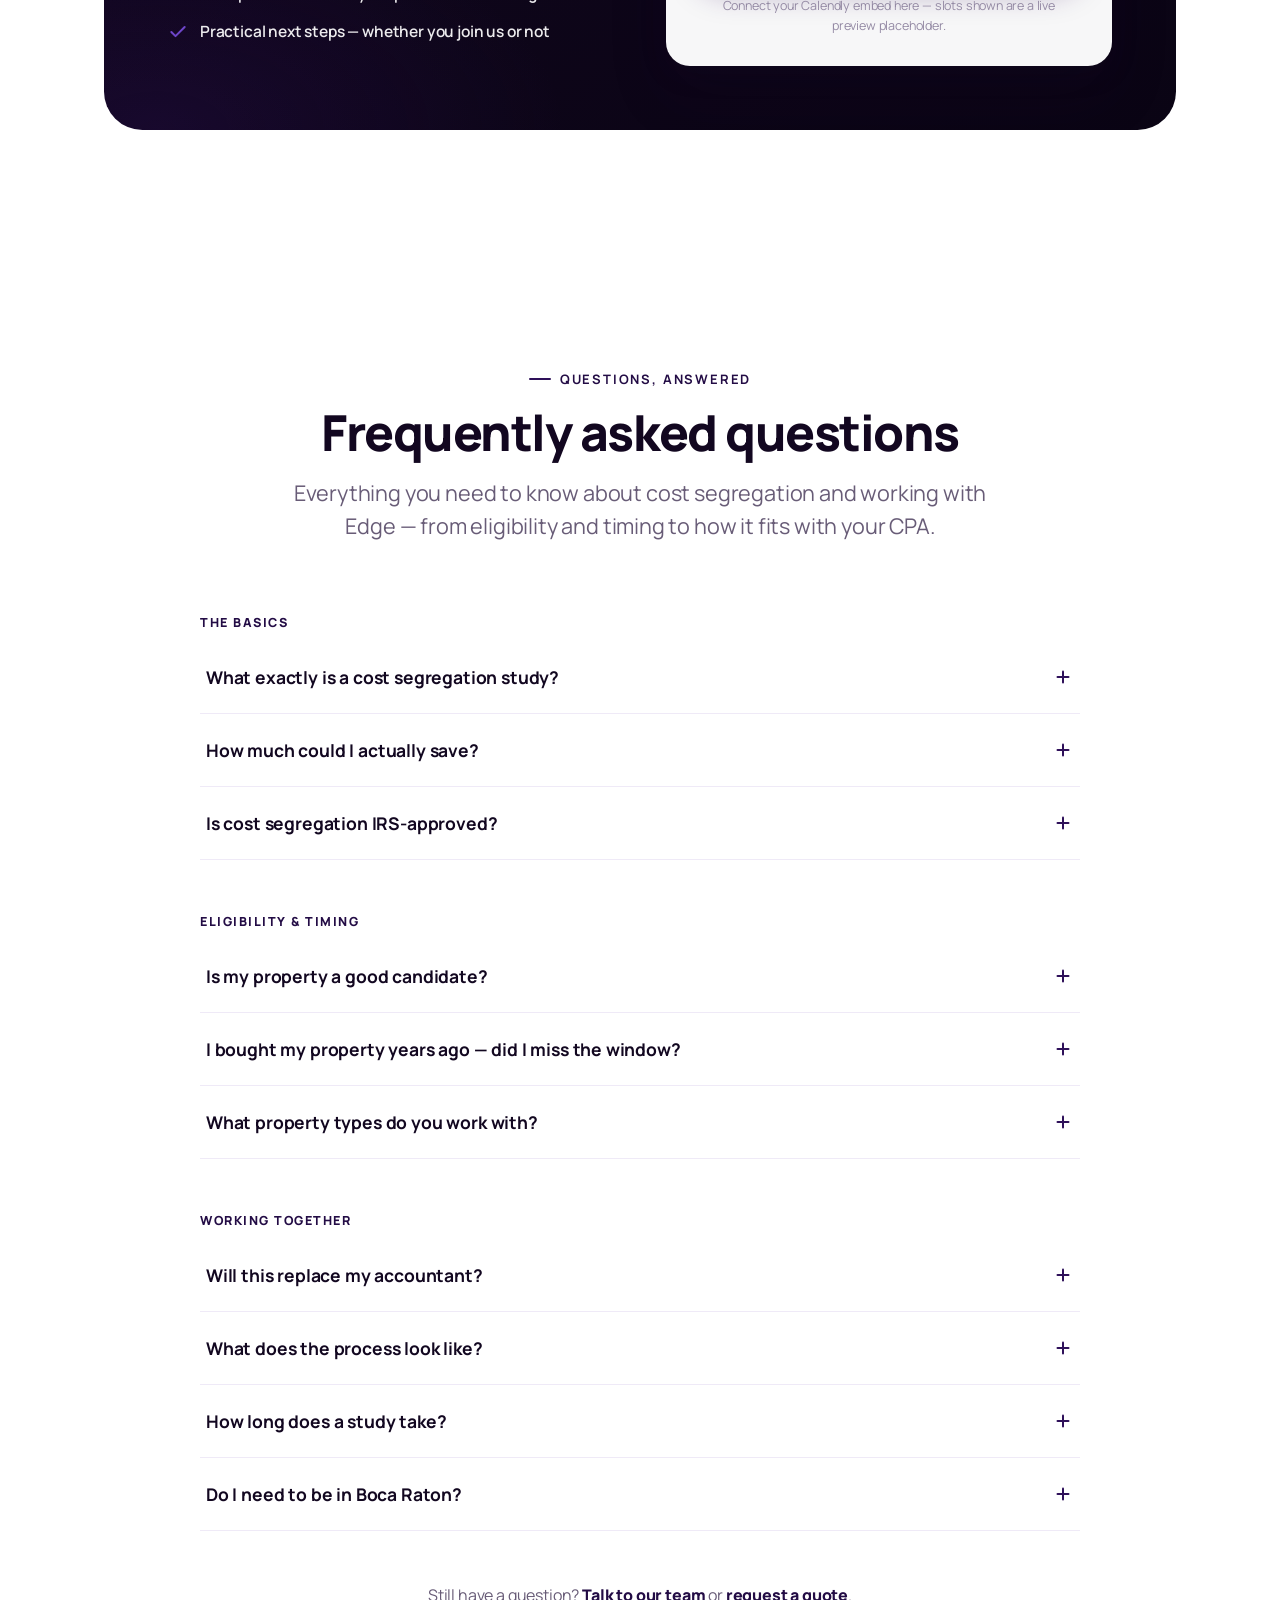
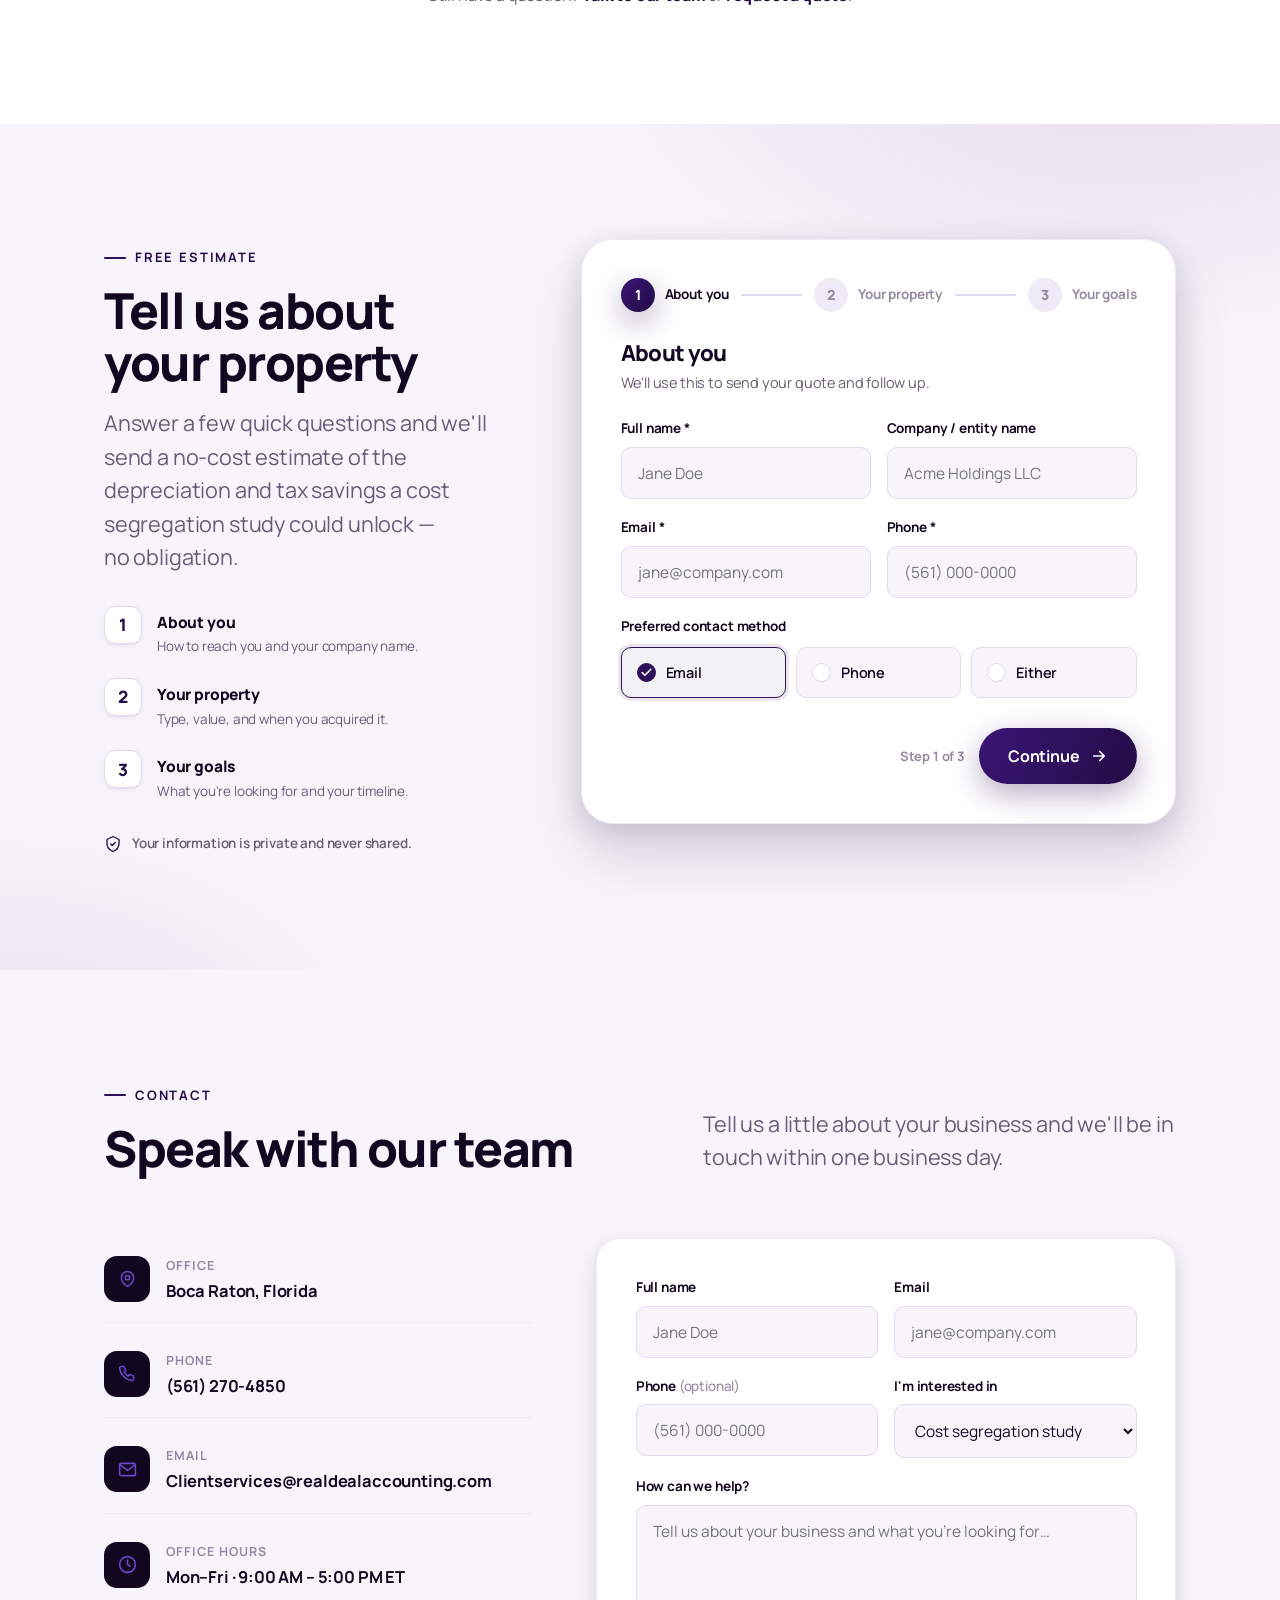
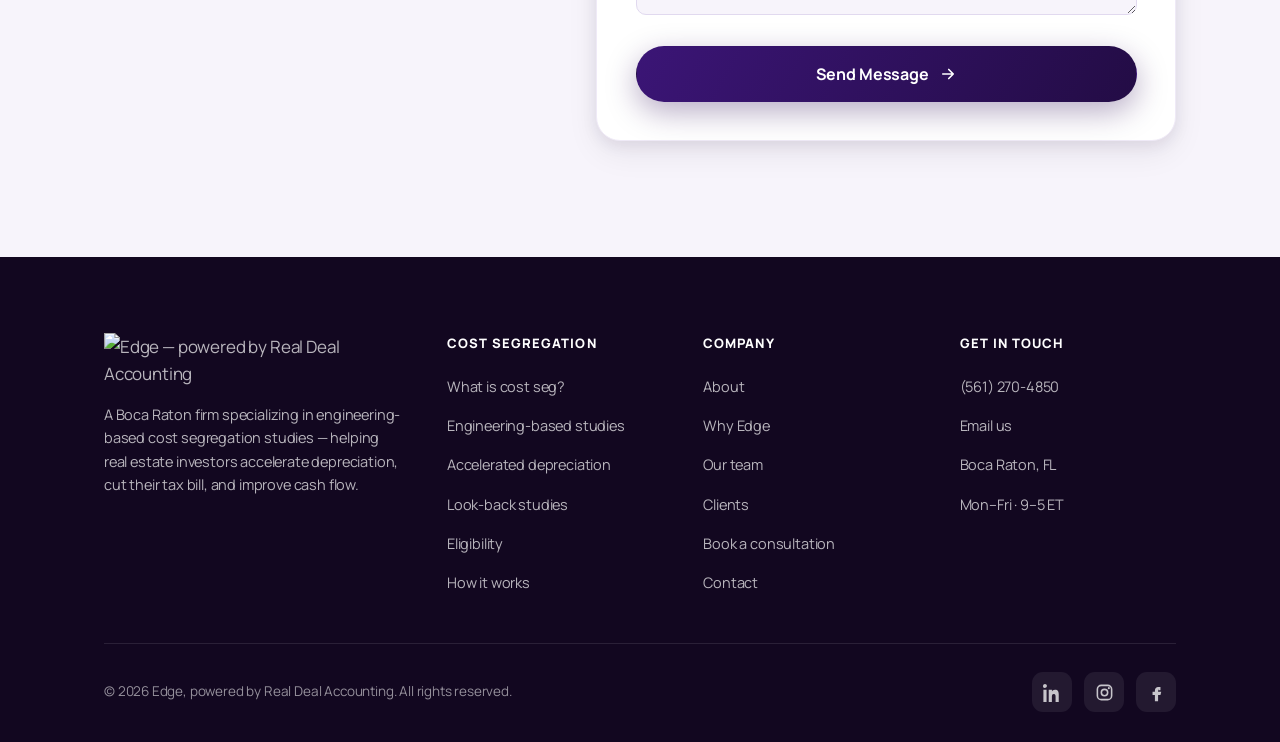
==== commit 99f0e0c8: "Update index.html" ====
--- a/index.html
+++ b/index.html
@@ -321,7 +321,7 @@
       Plus a plan to hold the property for at least 3 years
     </div>
     <div class="elig-cta reveal d2">
-      <a href="#quote" class="btn btn-primary">Check My Property
+     <a href="quote.html" class="btn btn-primary">Check My Property
         <svg viewBox="0 0 24 24" fill="none"><path d="M5 12h14M13 6l6 6-6 6" stroke="currentColor" stroke-width="2.2" stroke-linecap="round" stroke-linejoin="round"/></svg>
       </a>
     </div>
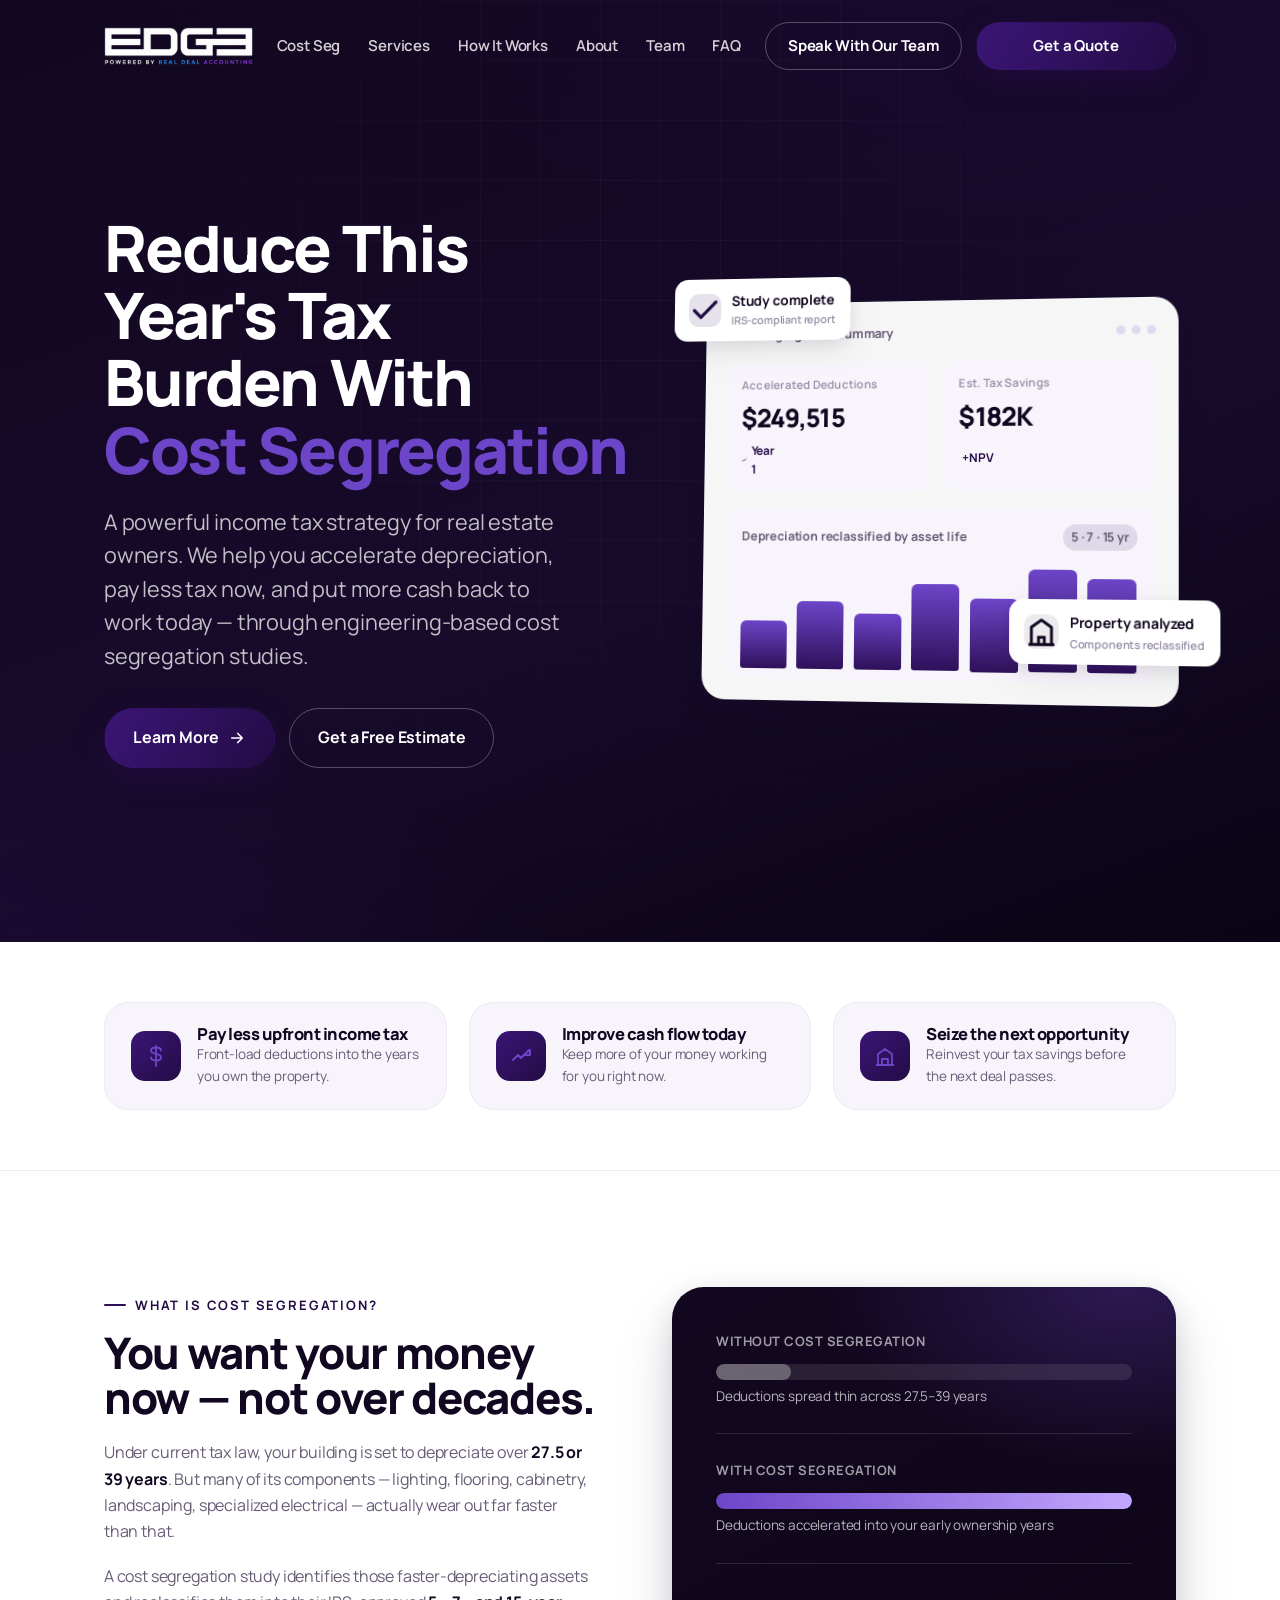
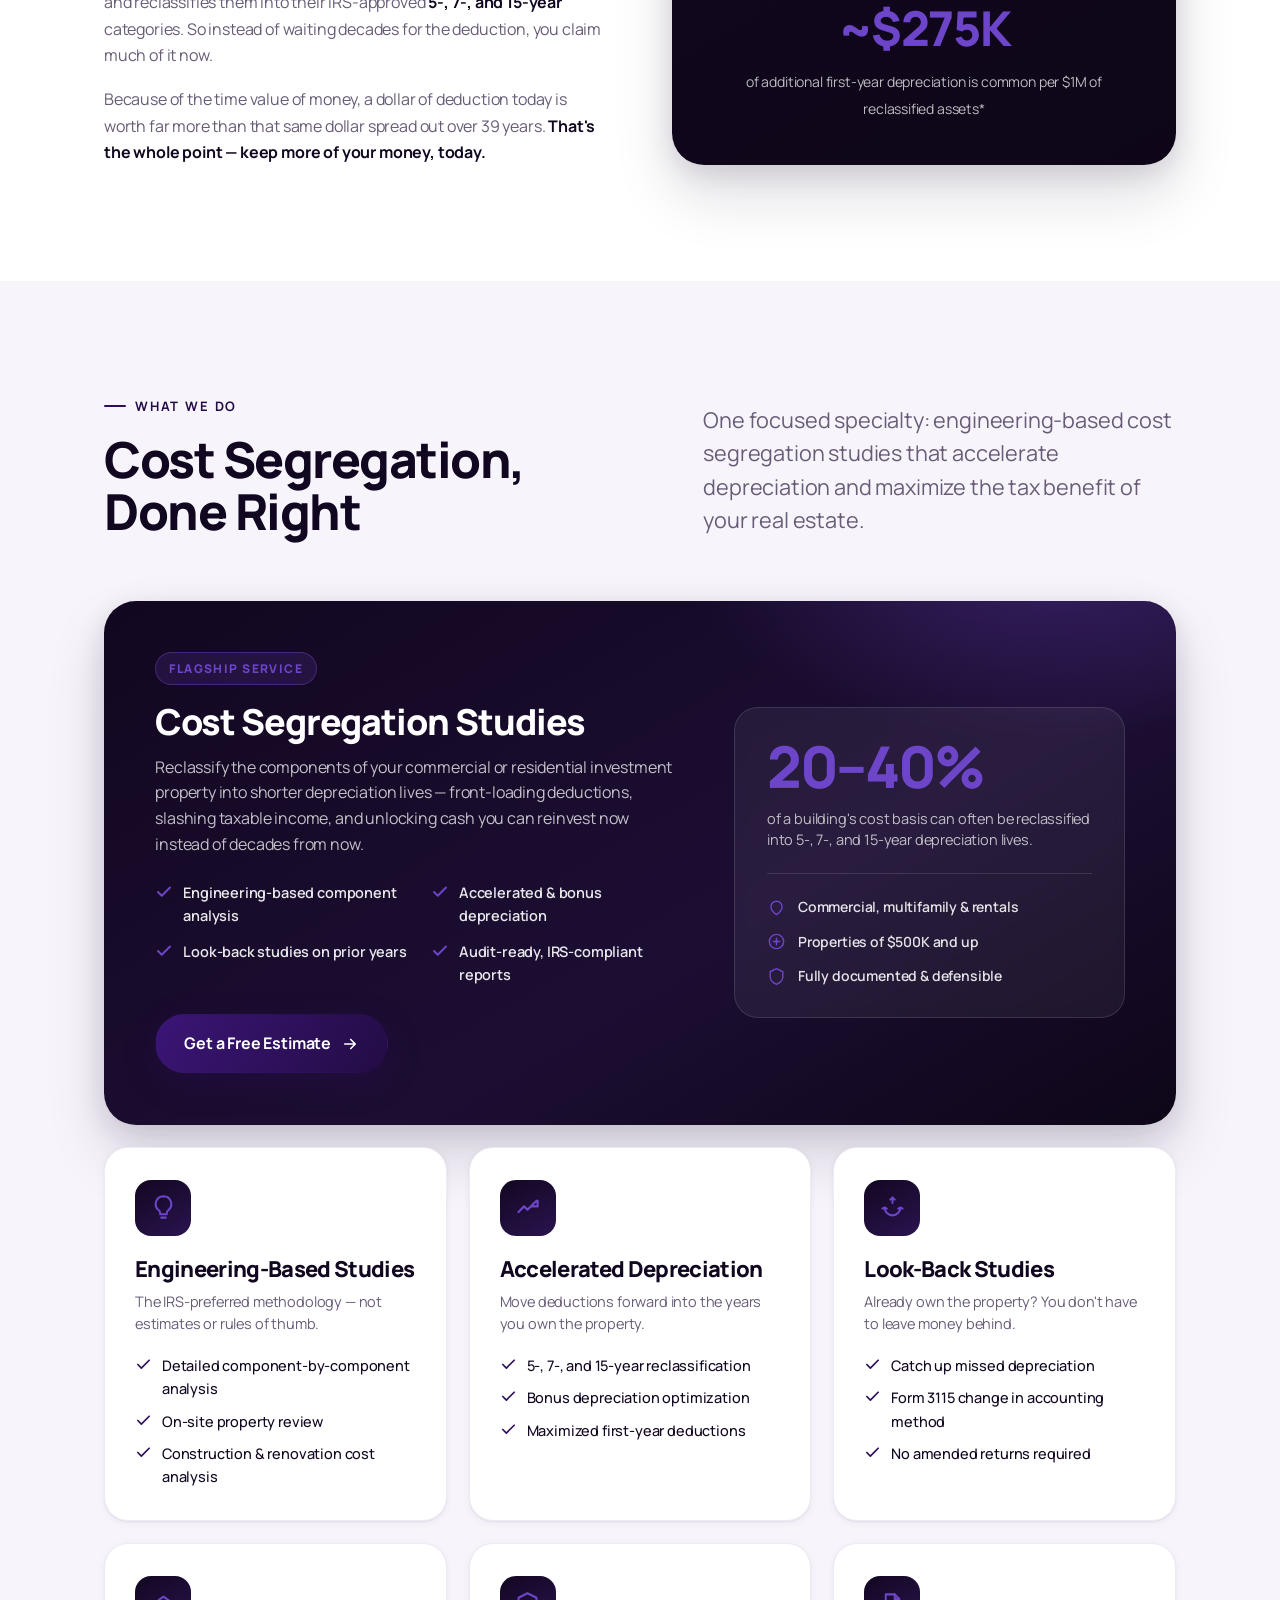
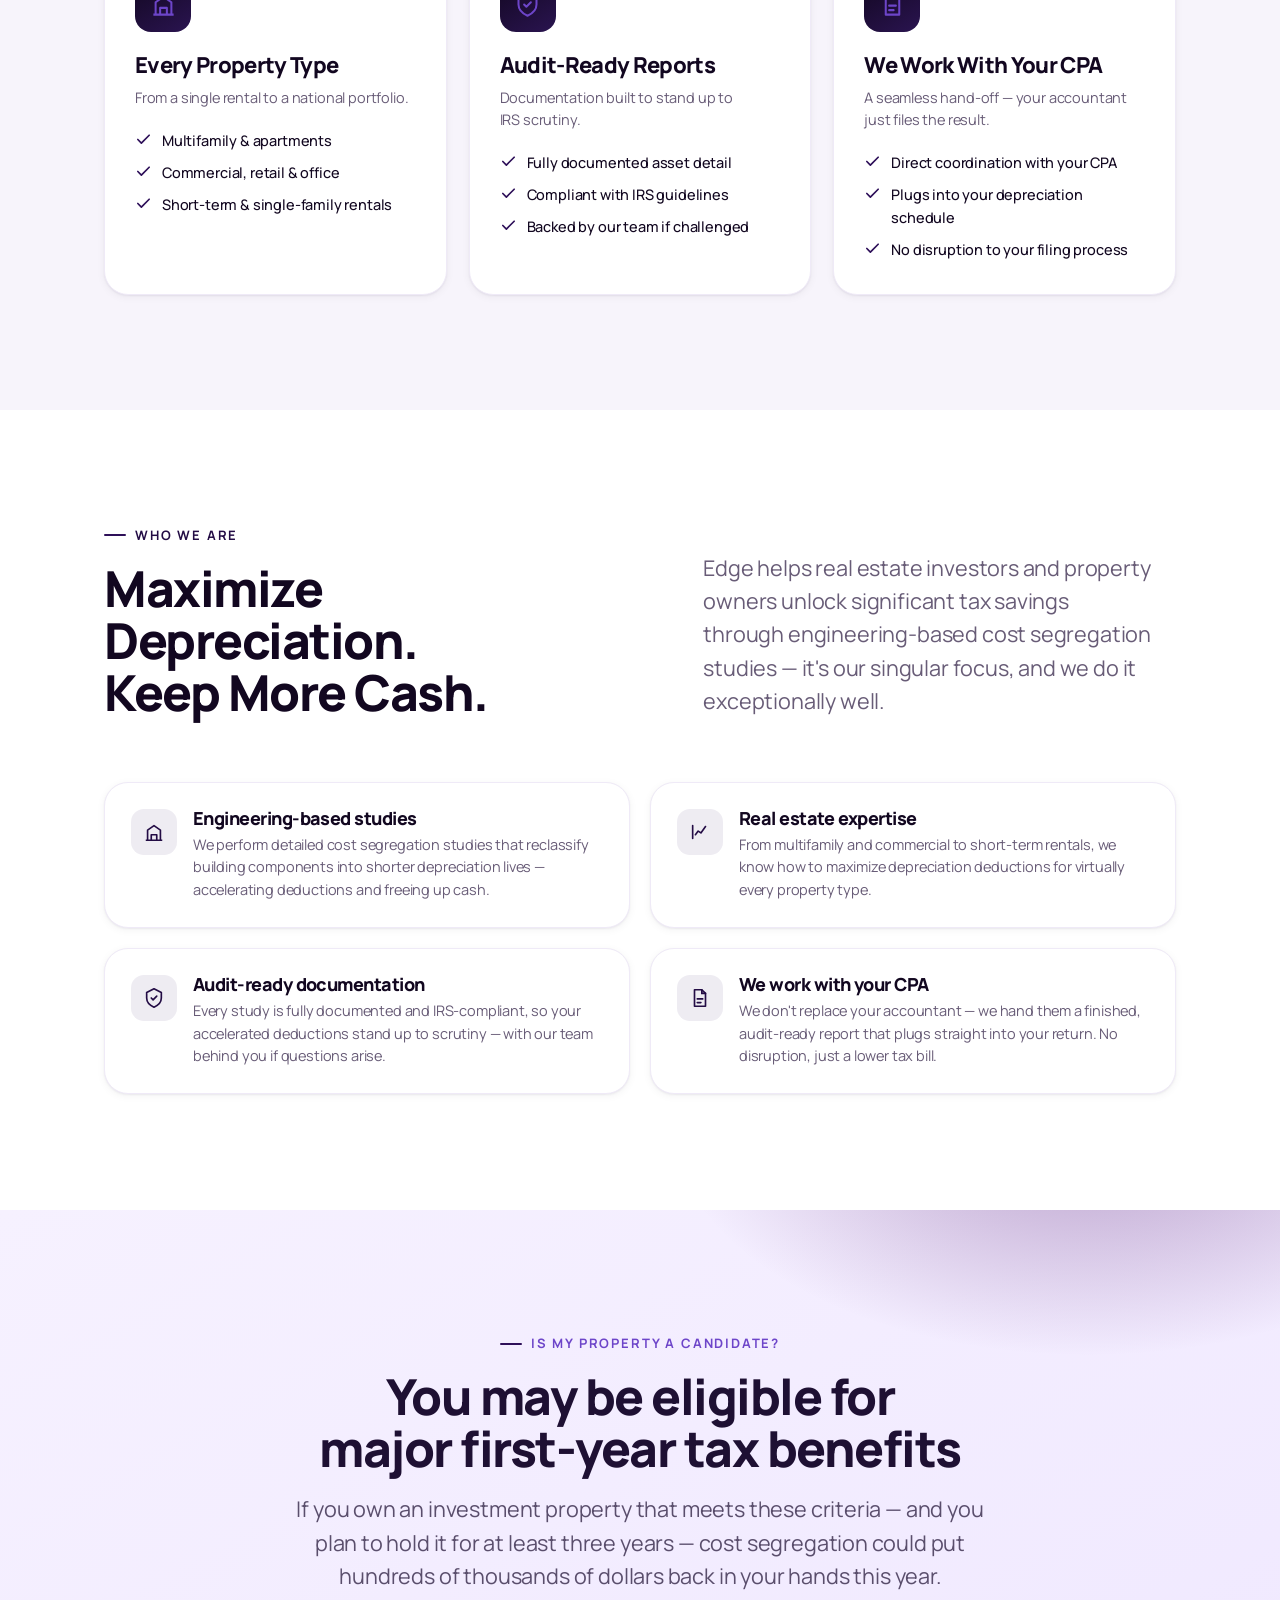
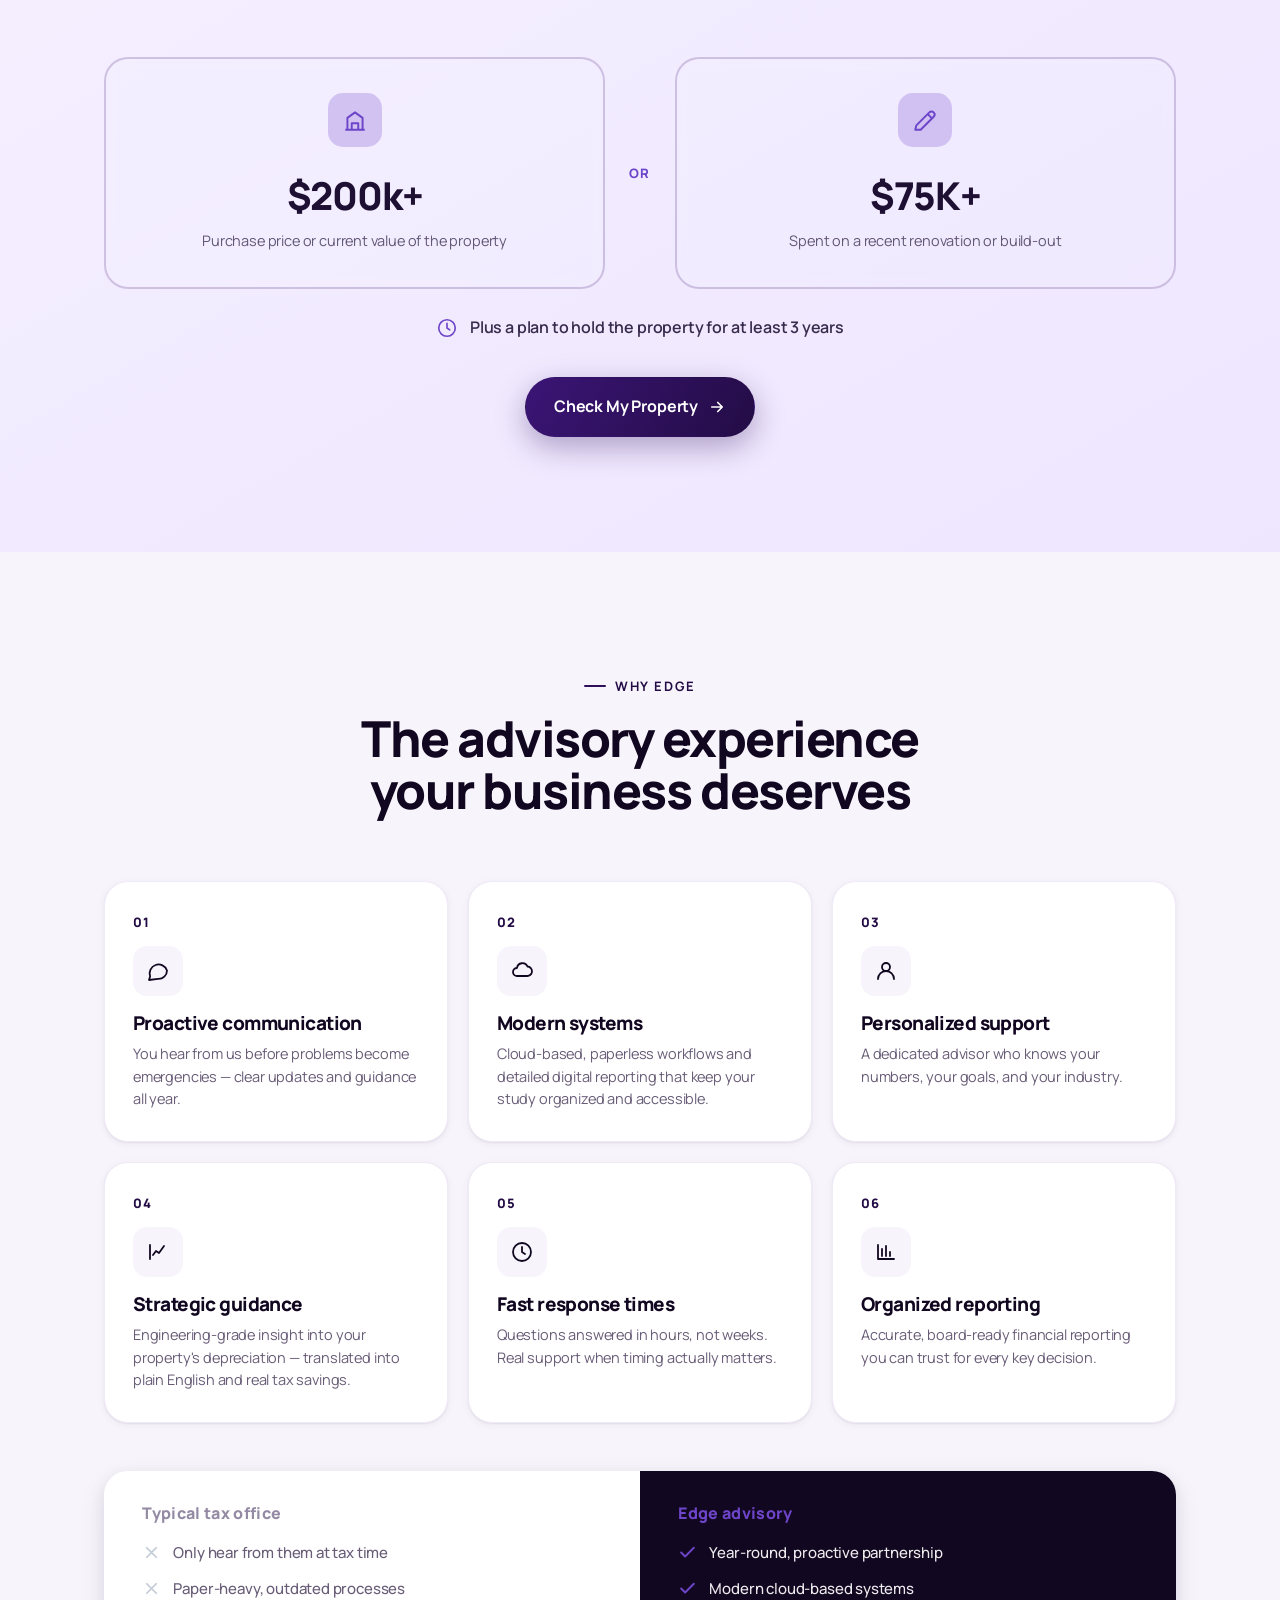
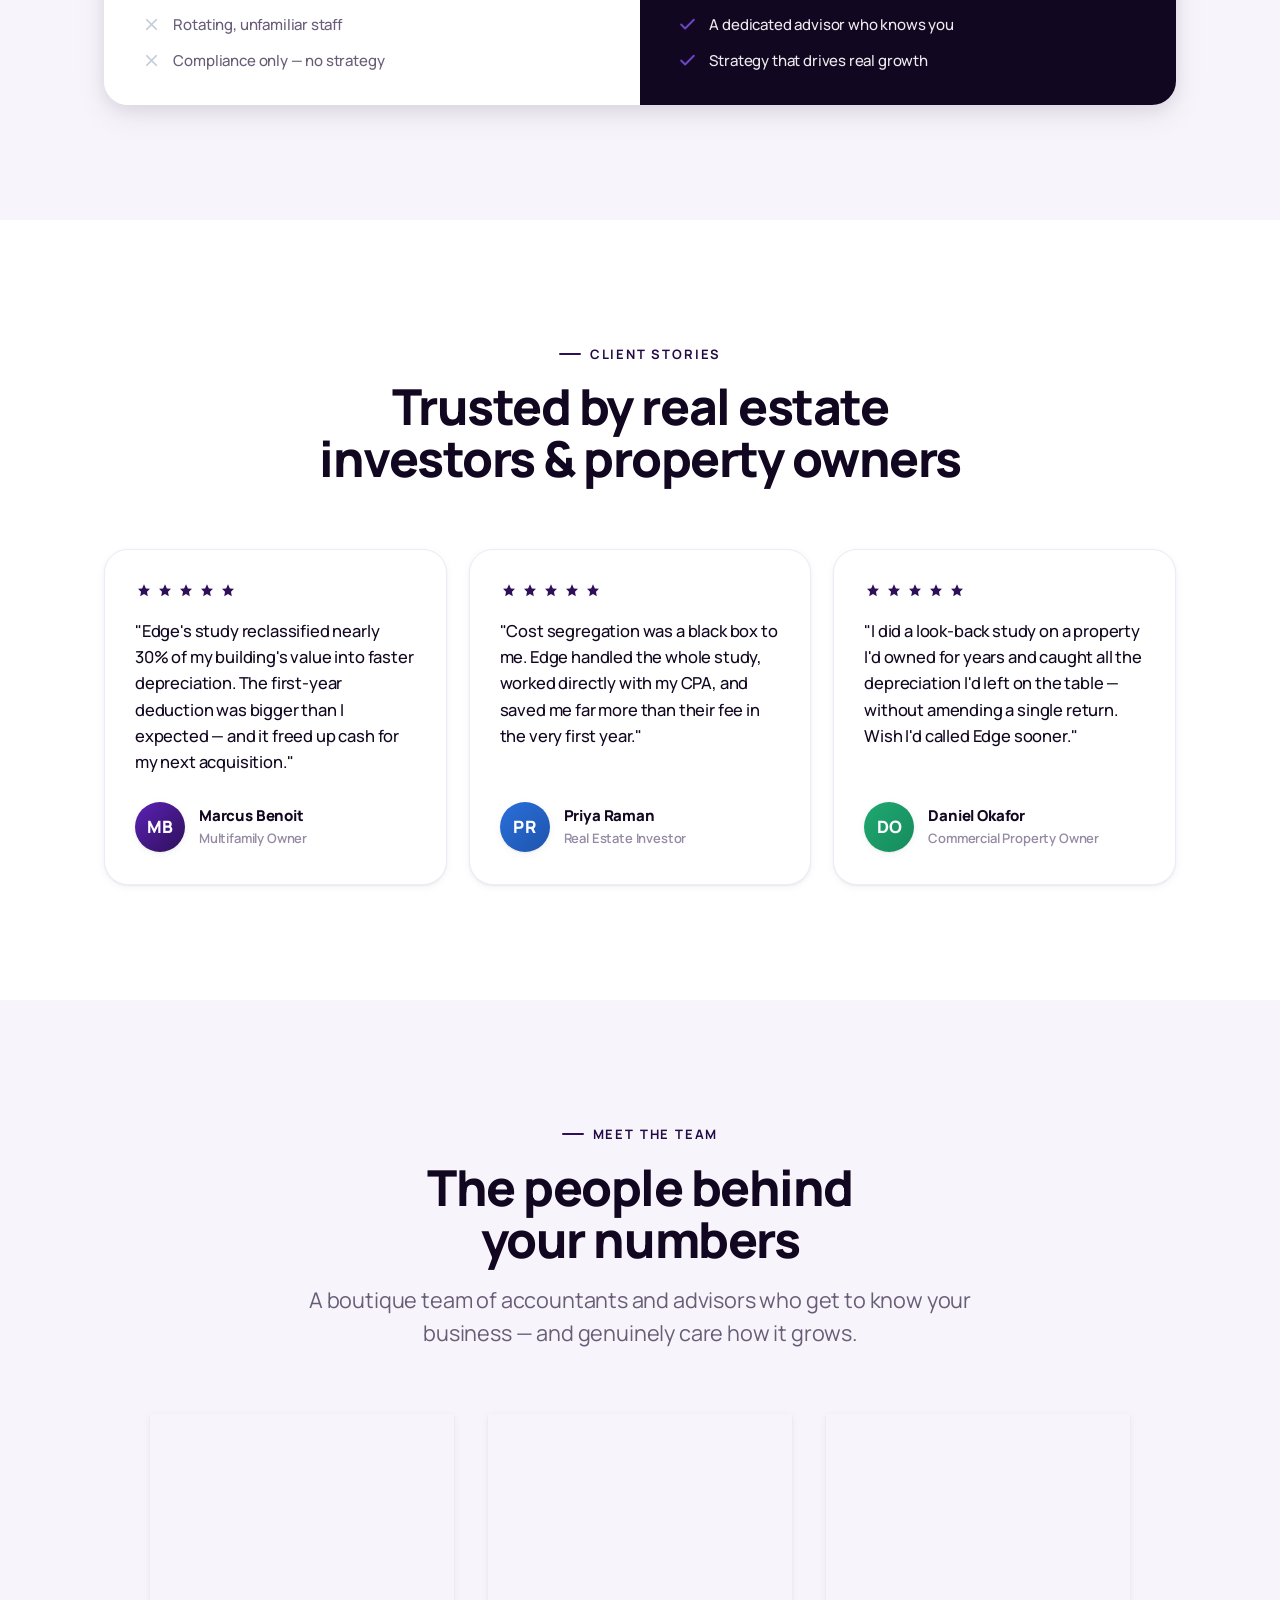
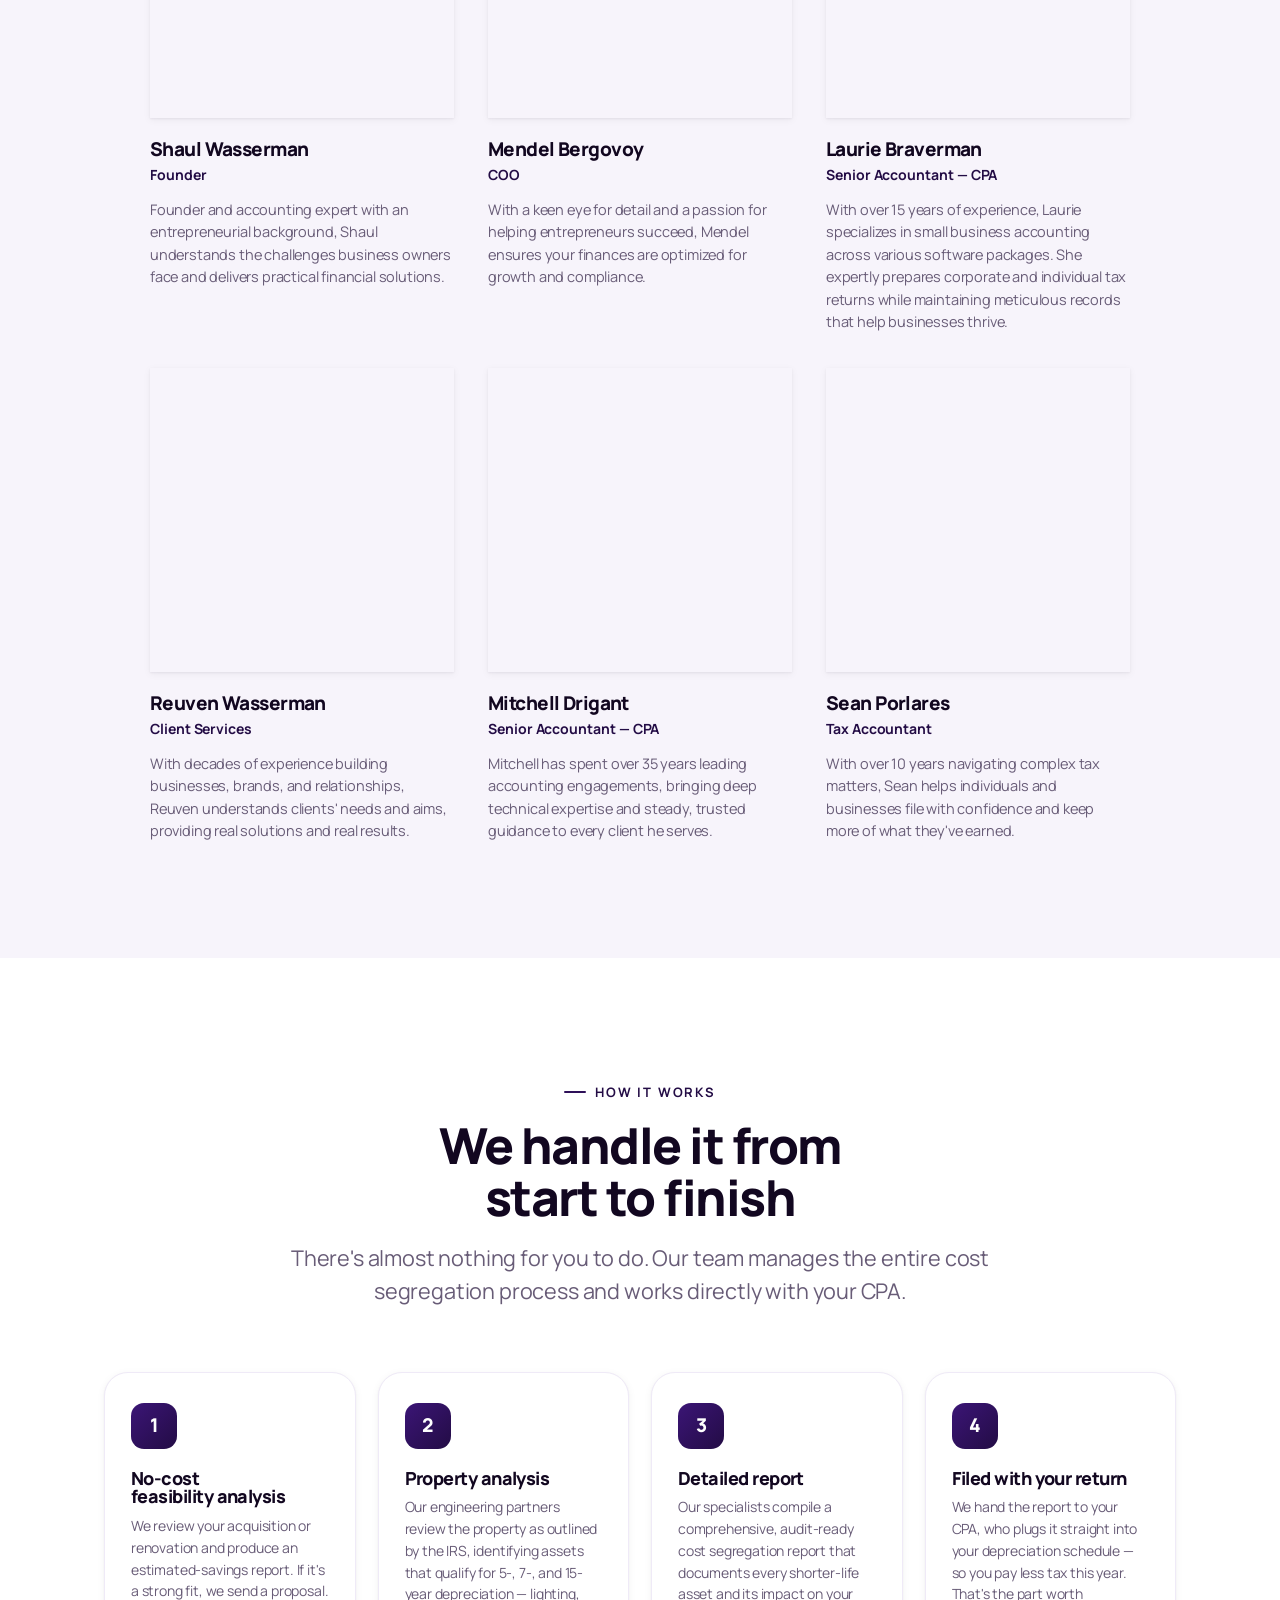
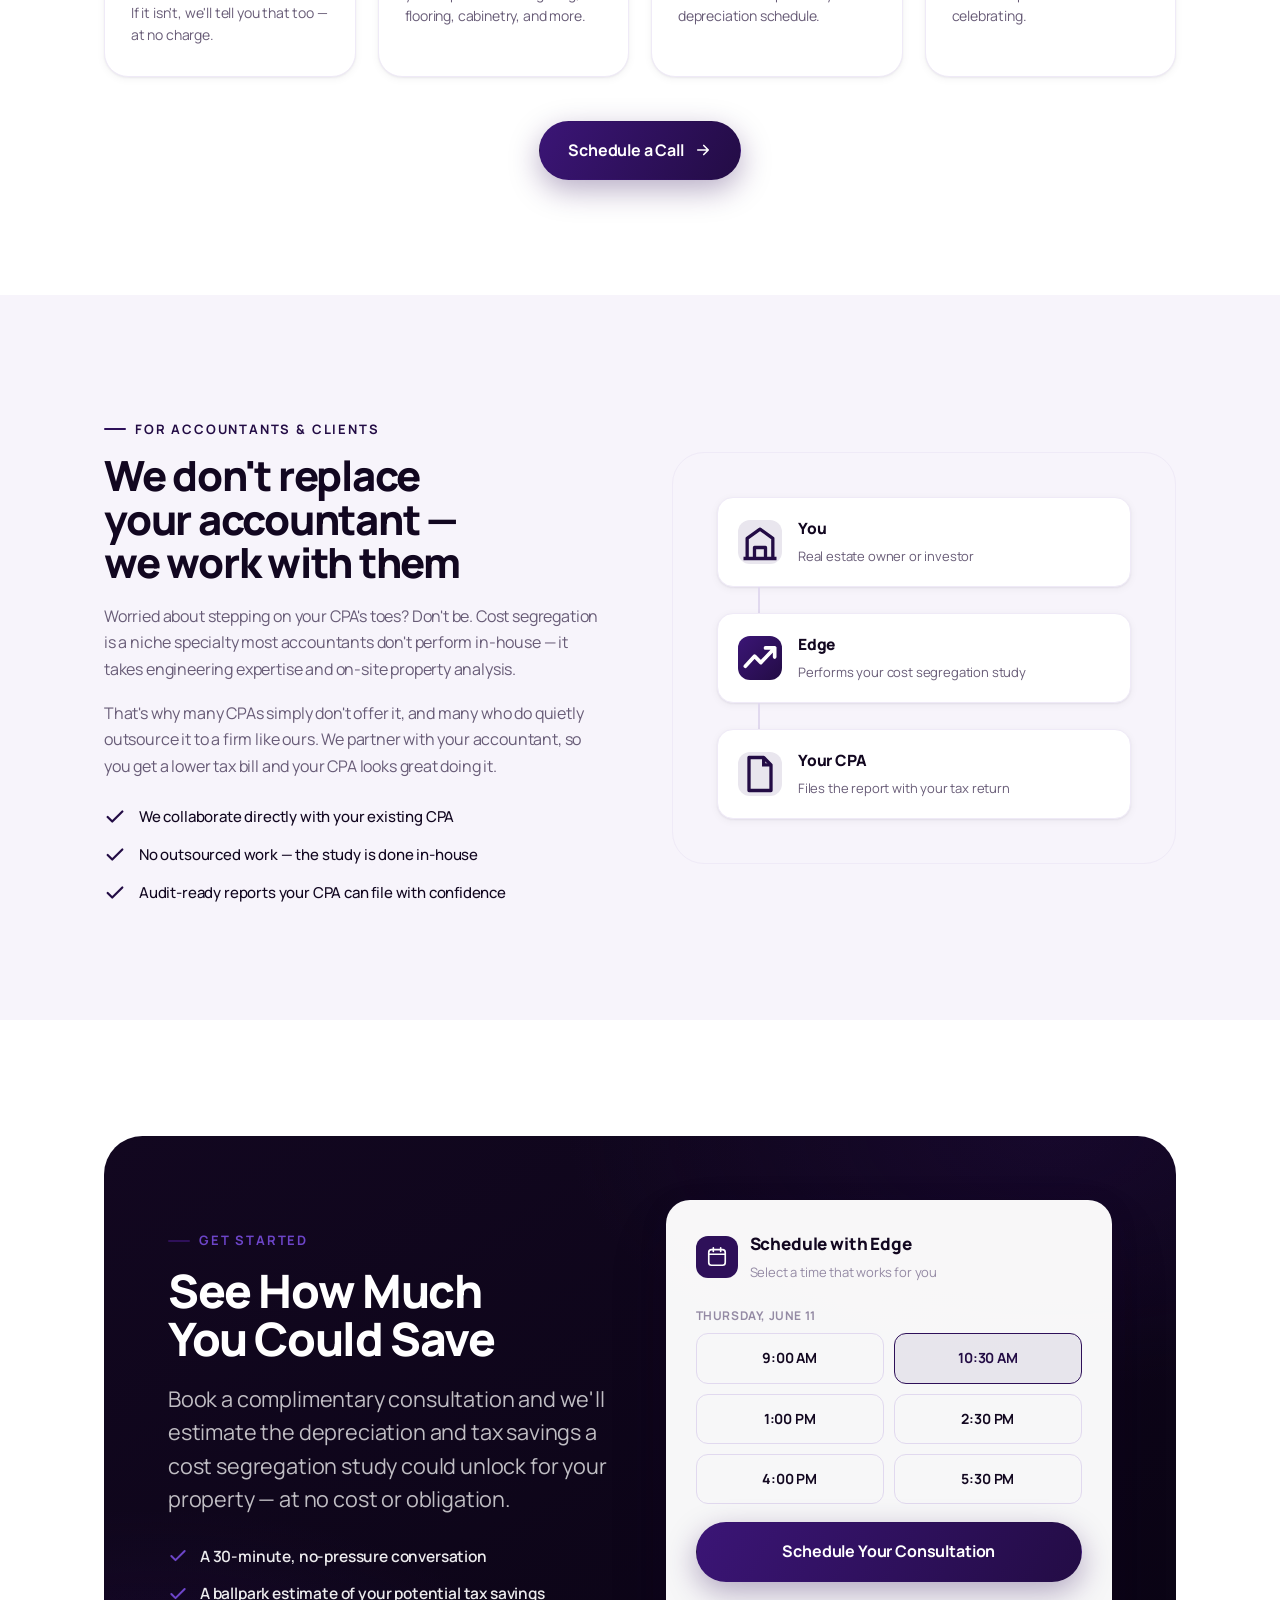
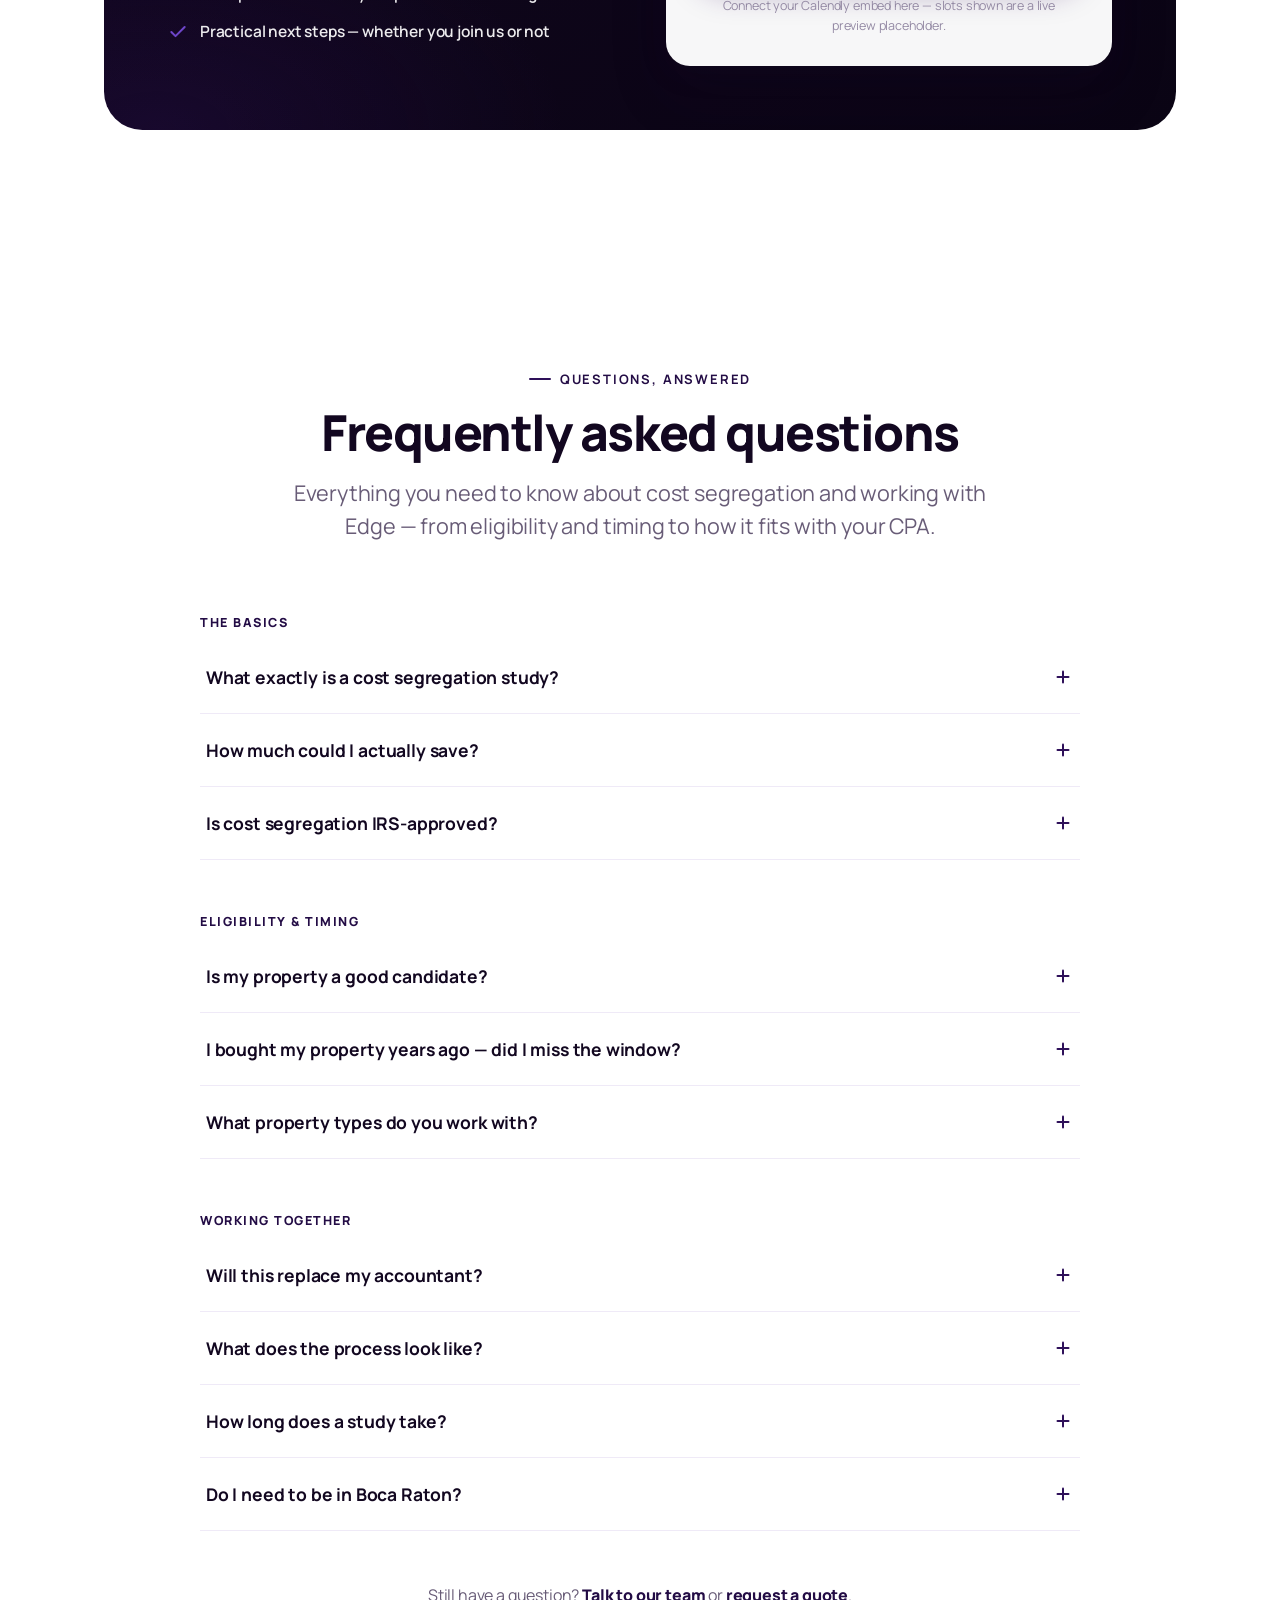
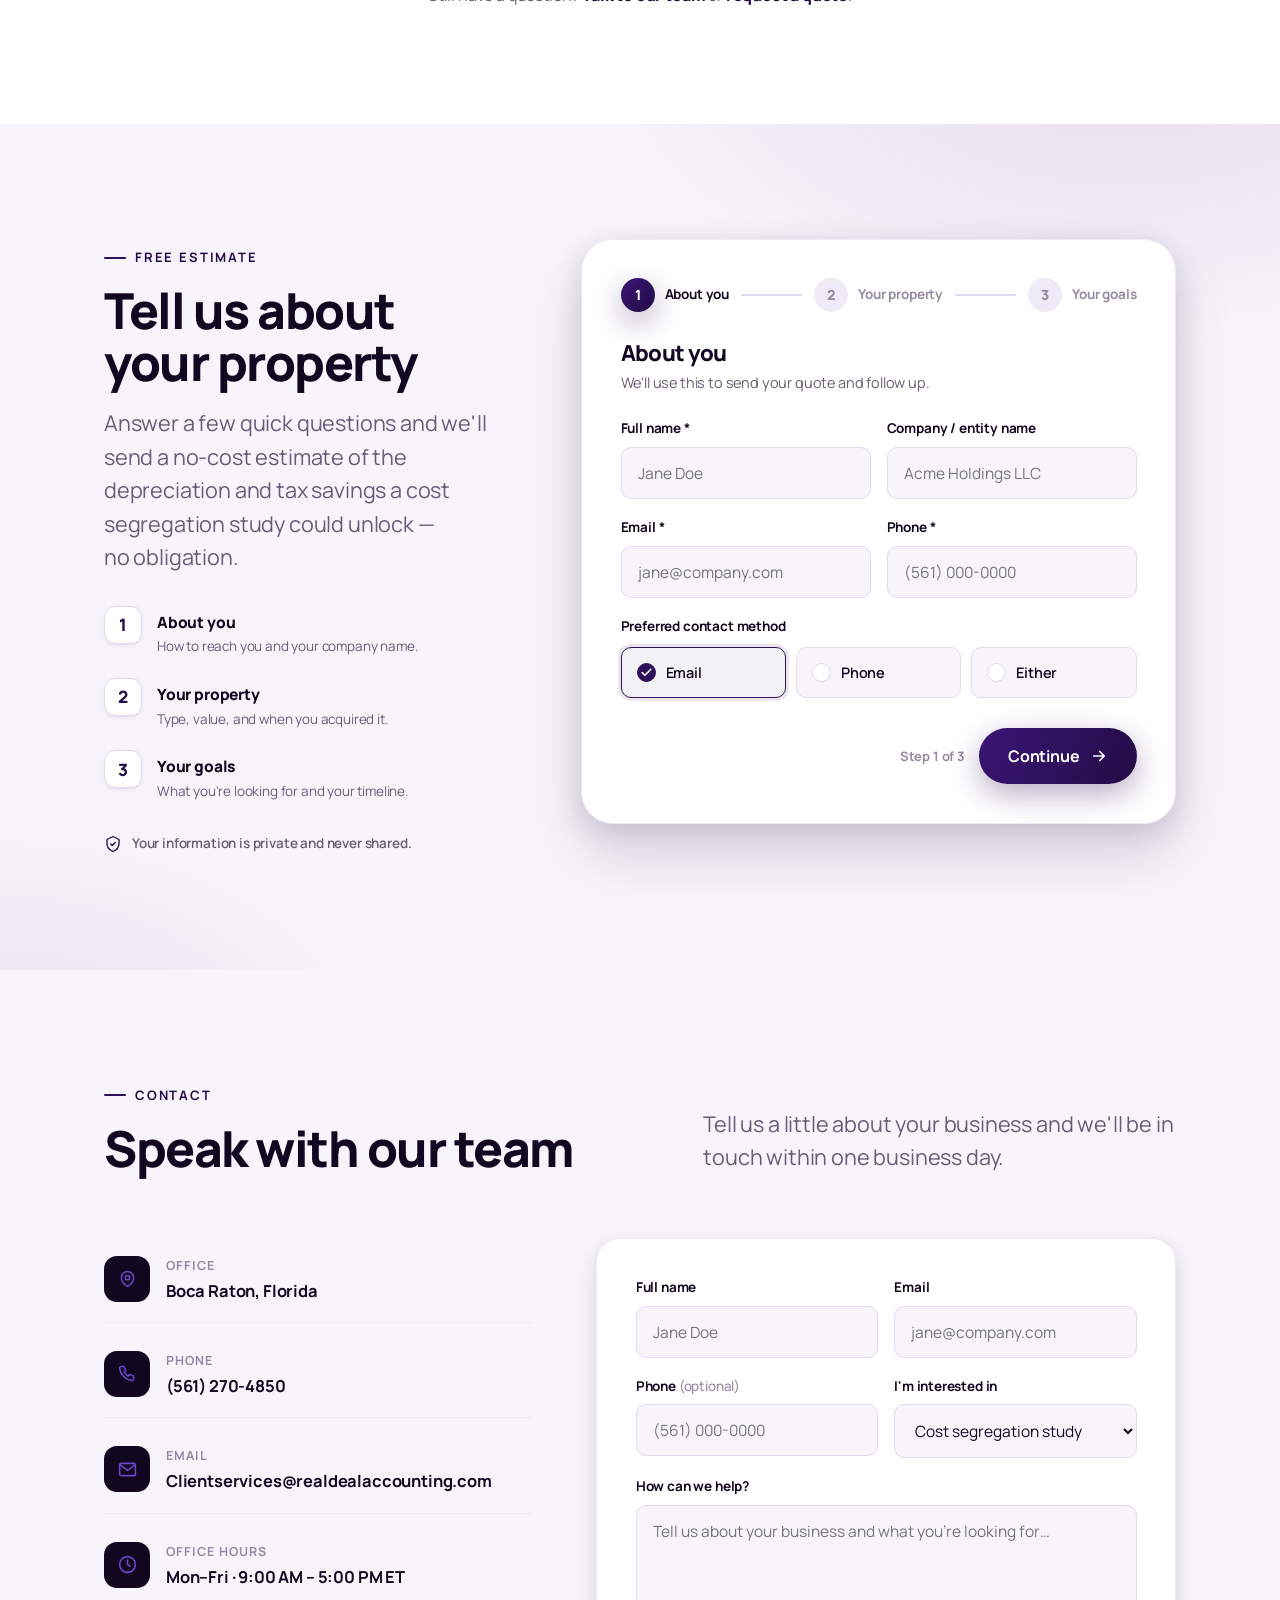
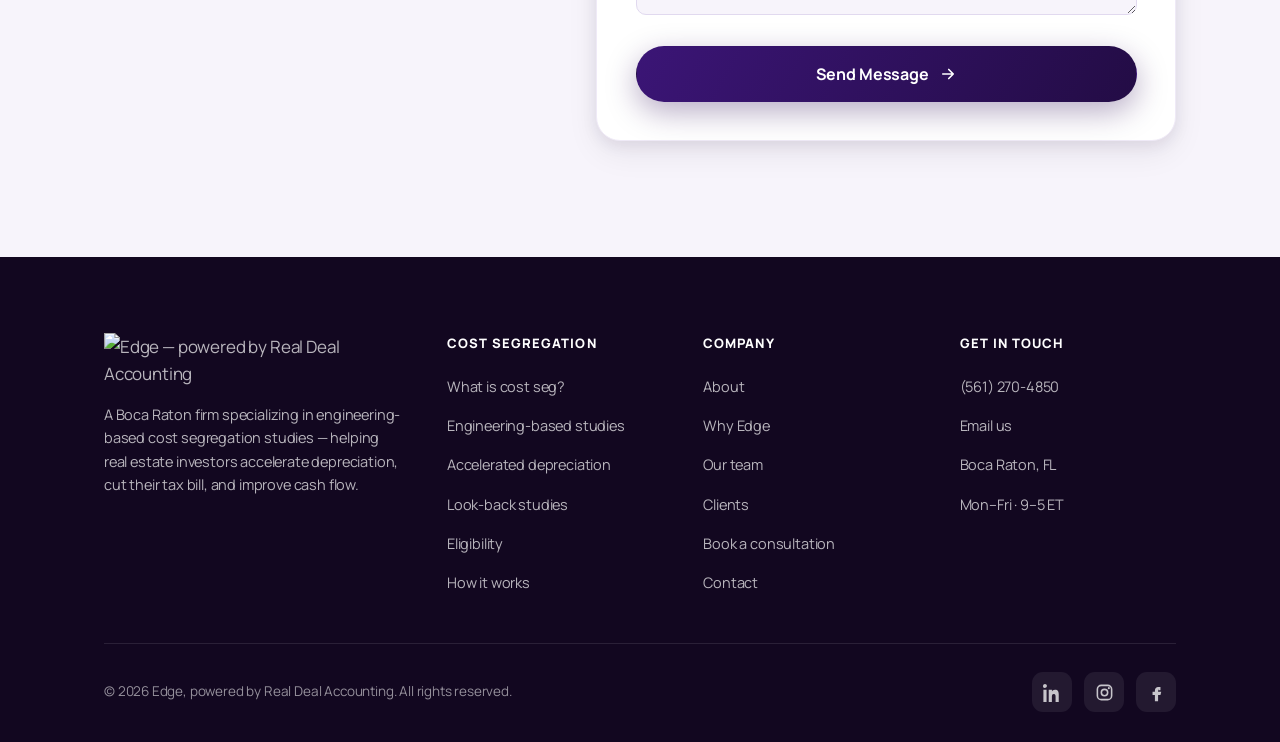
==== commit cec9620c: "Update index.html" ====
--- a/index.html
+++ b/index.html
@@ -528,7 +528,7 @@
       </div>
     </div>
     <div class="proc-cta reveal">
-      <a href="#book" class="btn btn-primary">Schedule a Call
+ <a href="contact.html#book" class="btn btn-primary">Schedule a Call     
         <svg viewBox="0 0 24 24" fill="none"><path d="M5 12h14M13 6l6 6-6 6" stroke="currentColor" stroke-width="2.2" stroke-linecap="round" stroke-linejoin="round"/></svg>
       </a>
     </div>
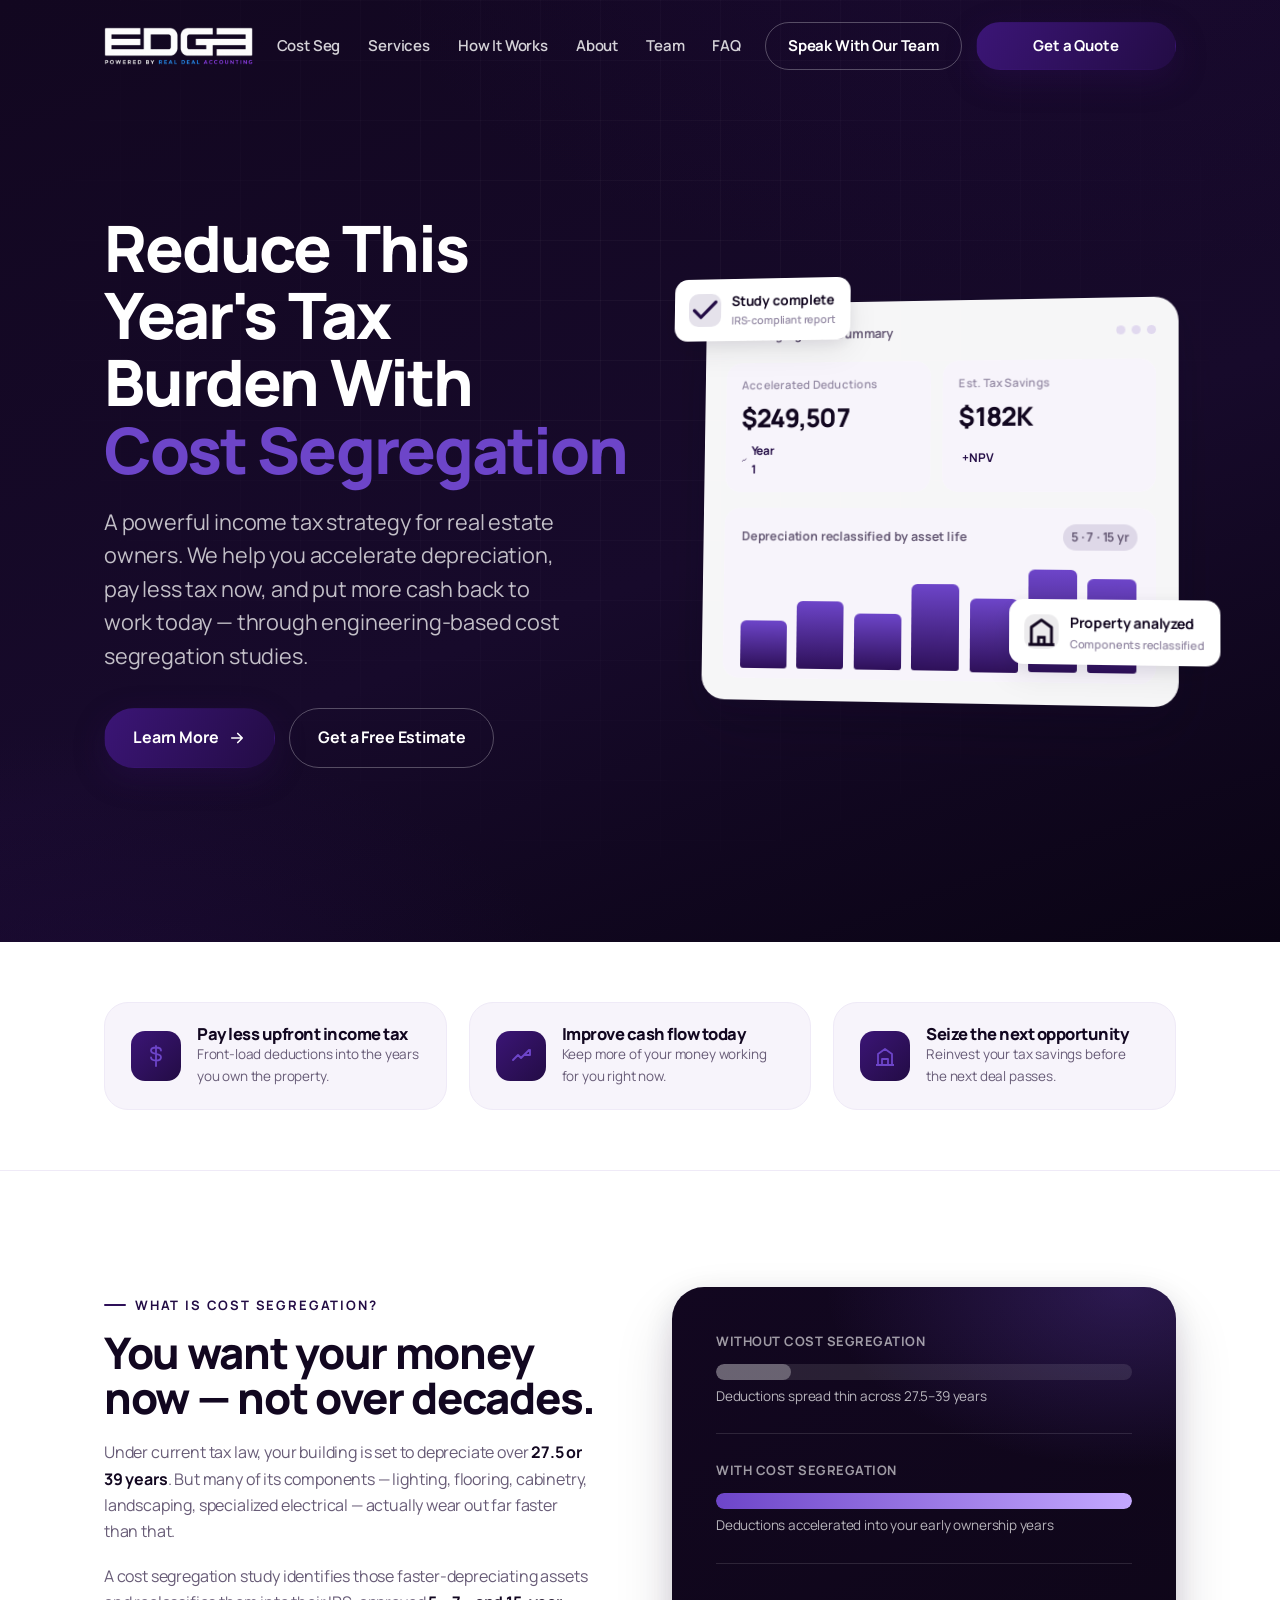
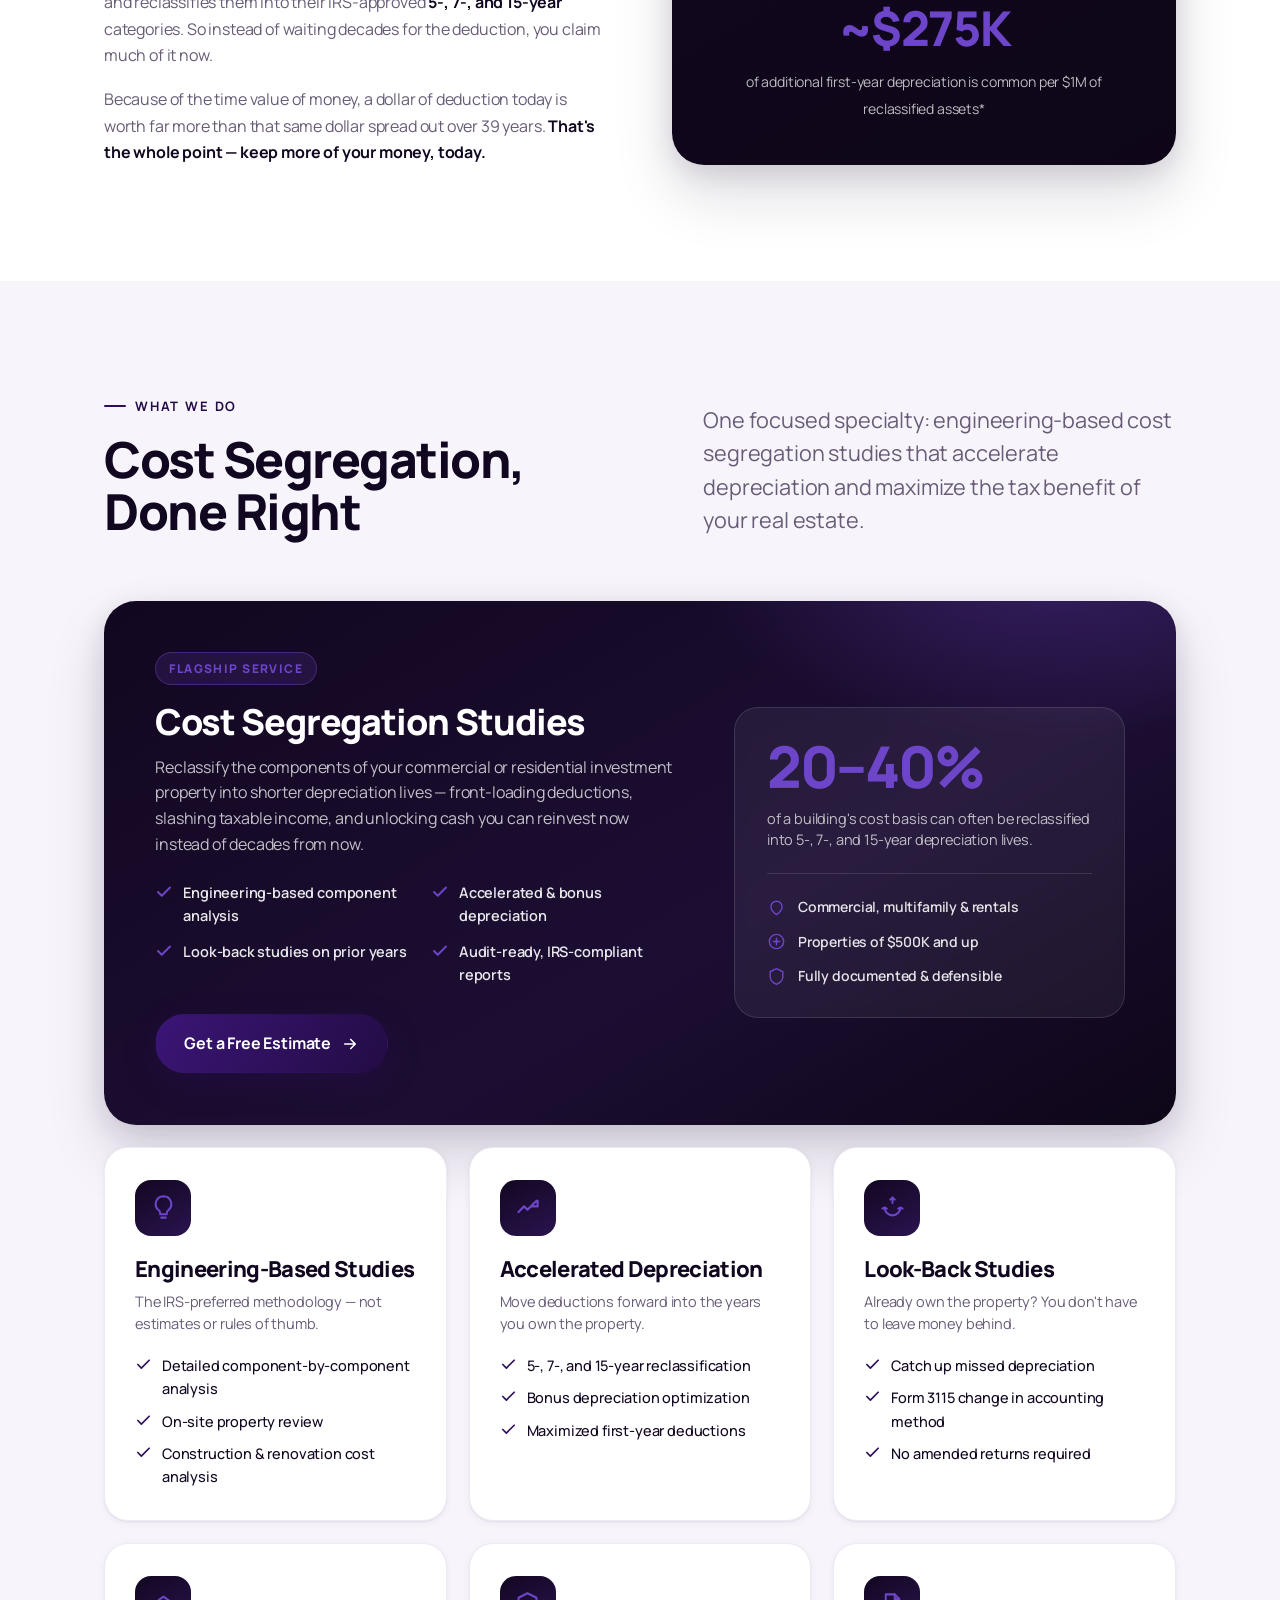
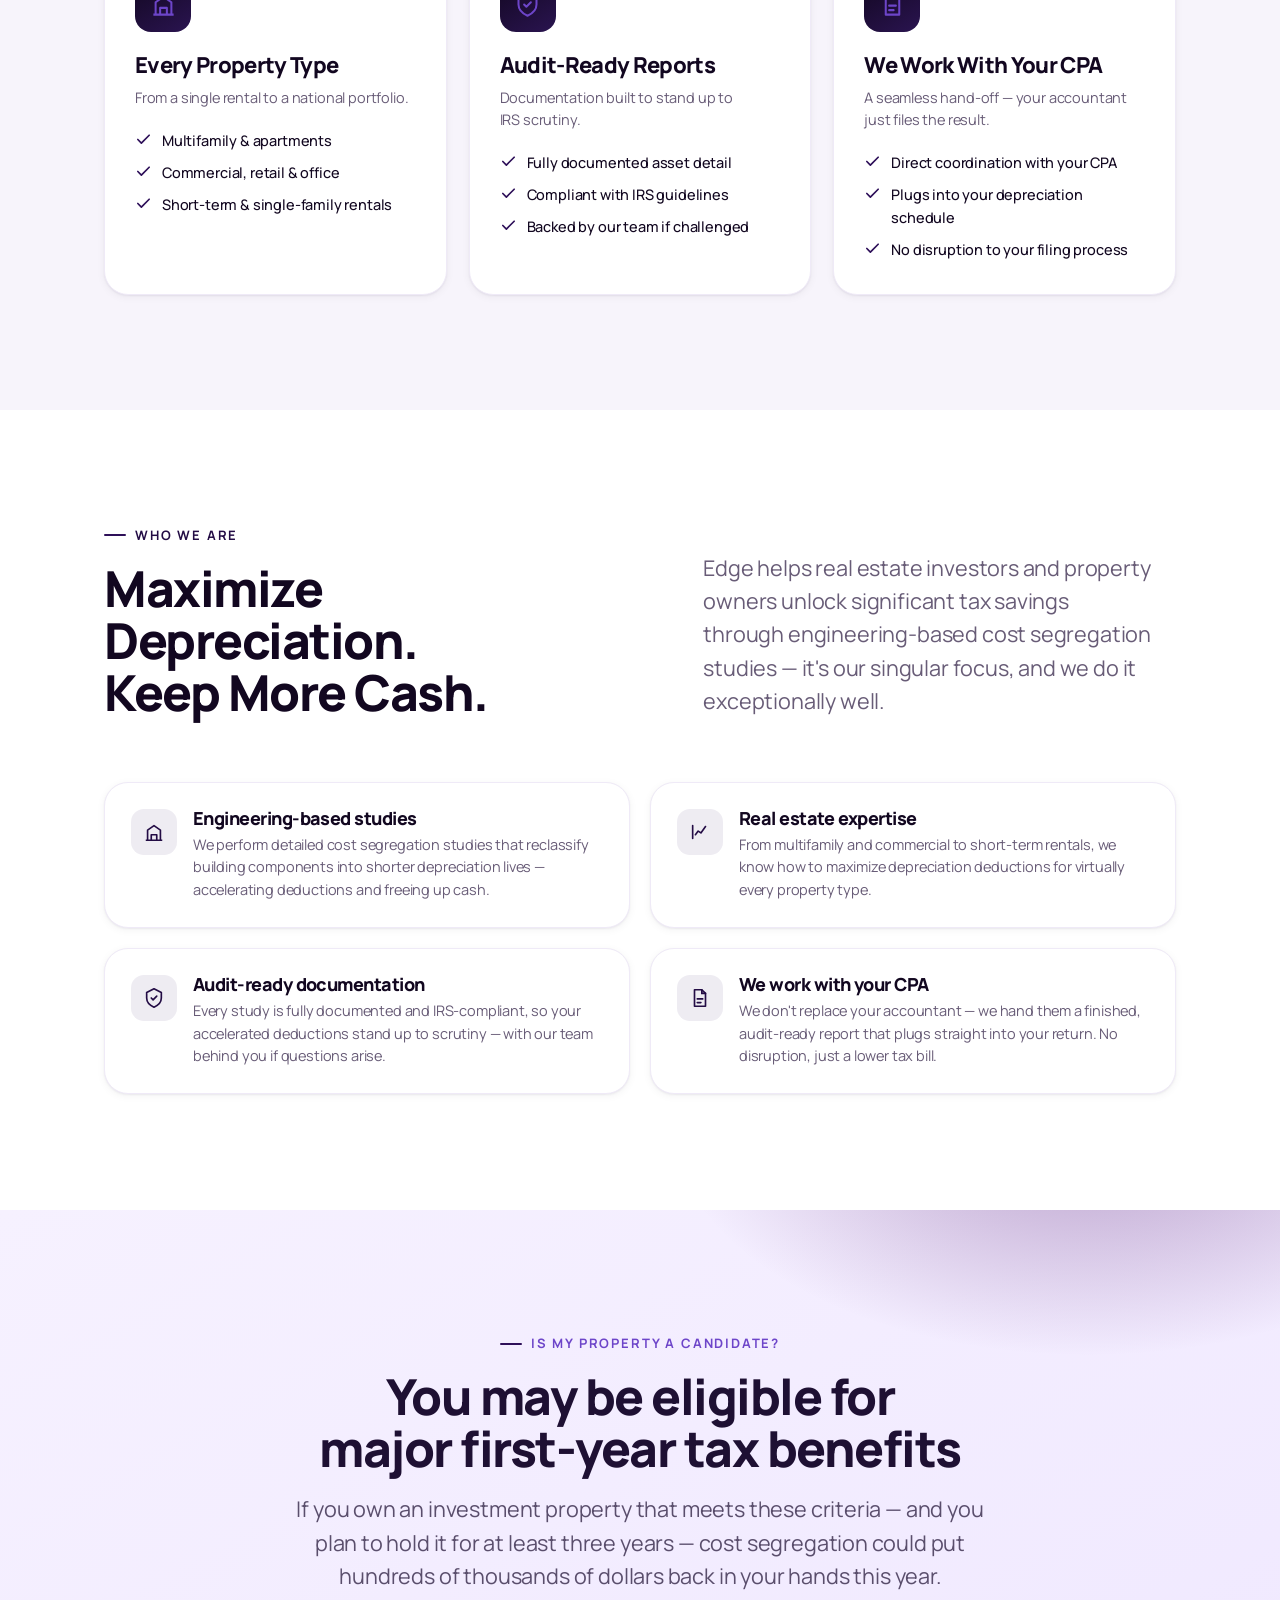
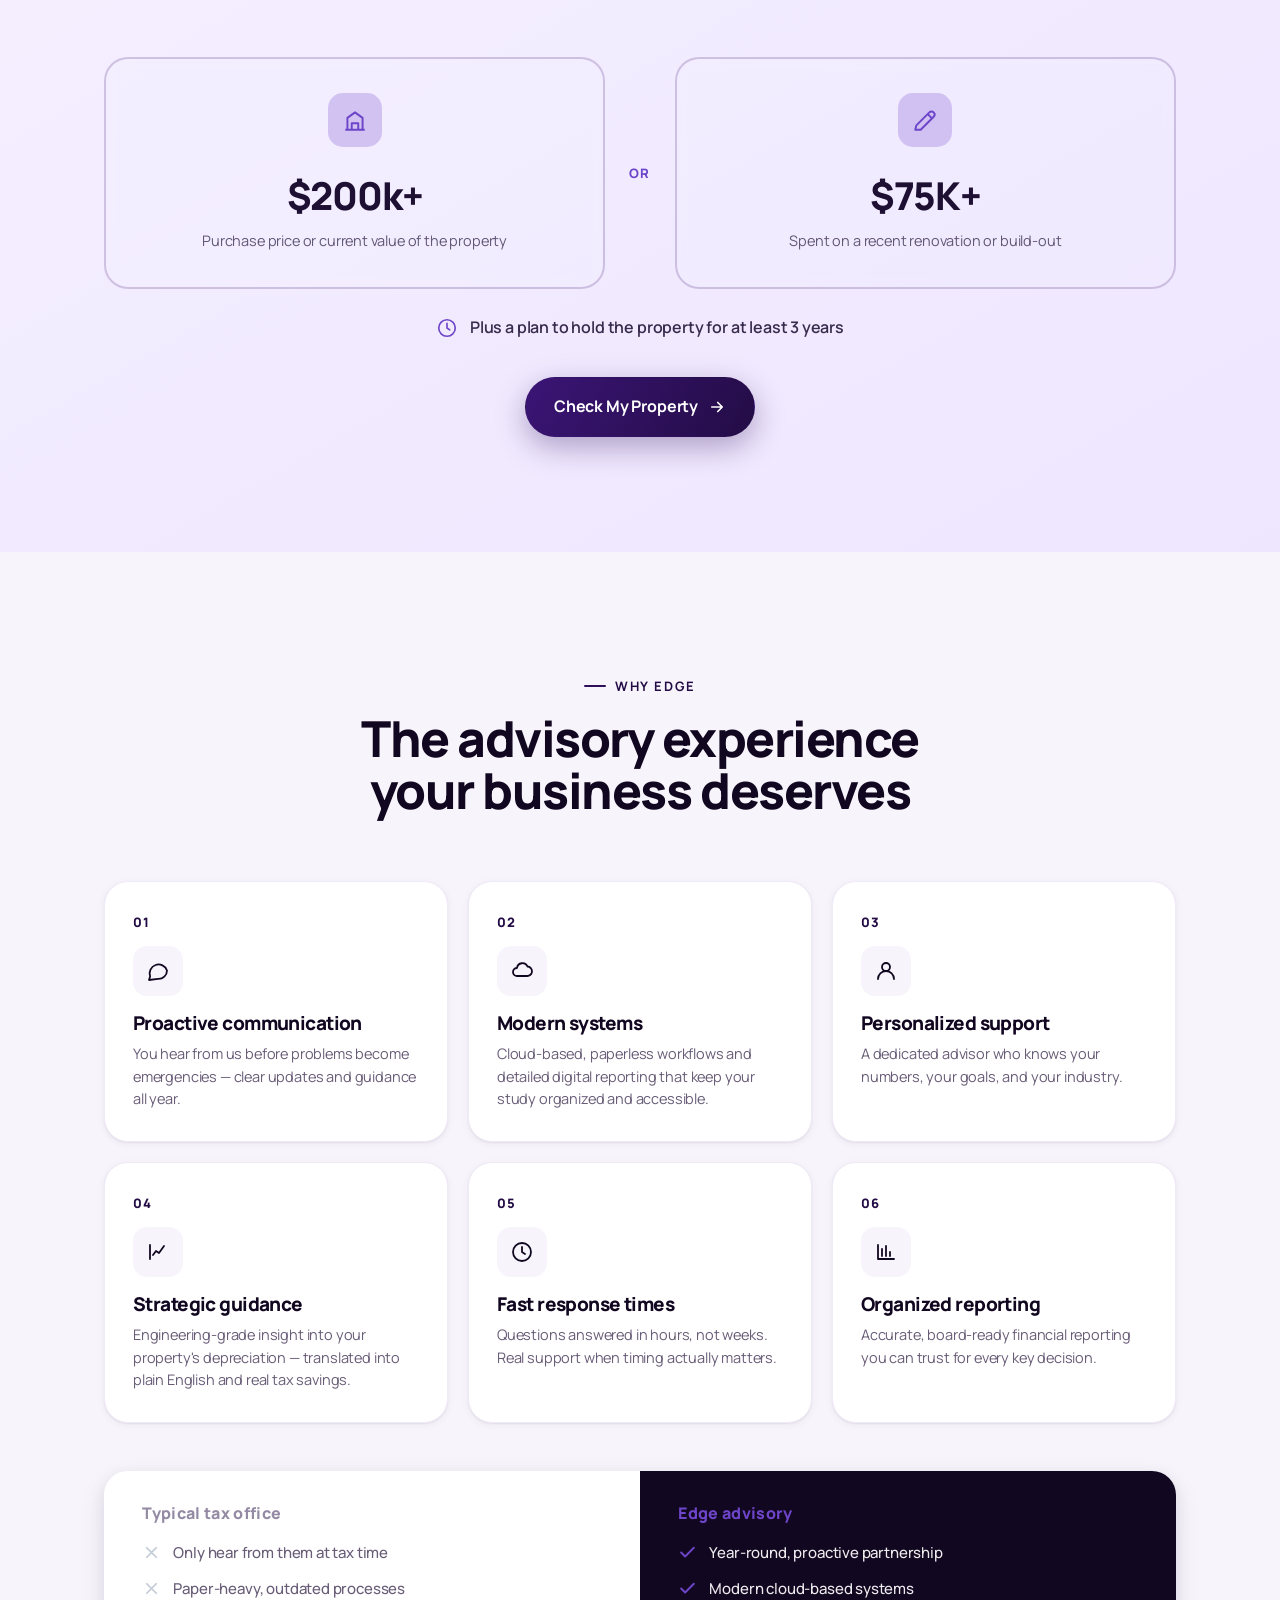
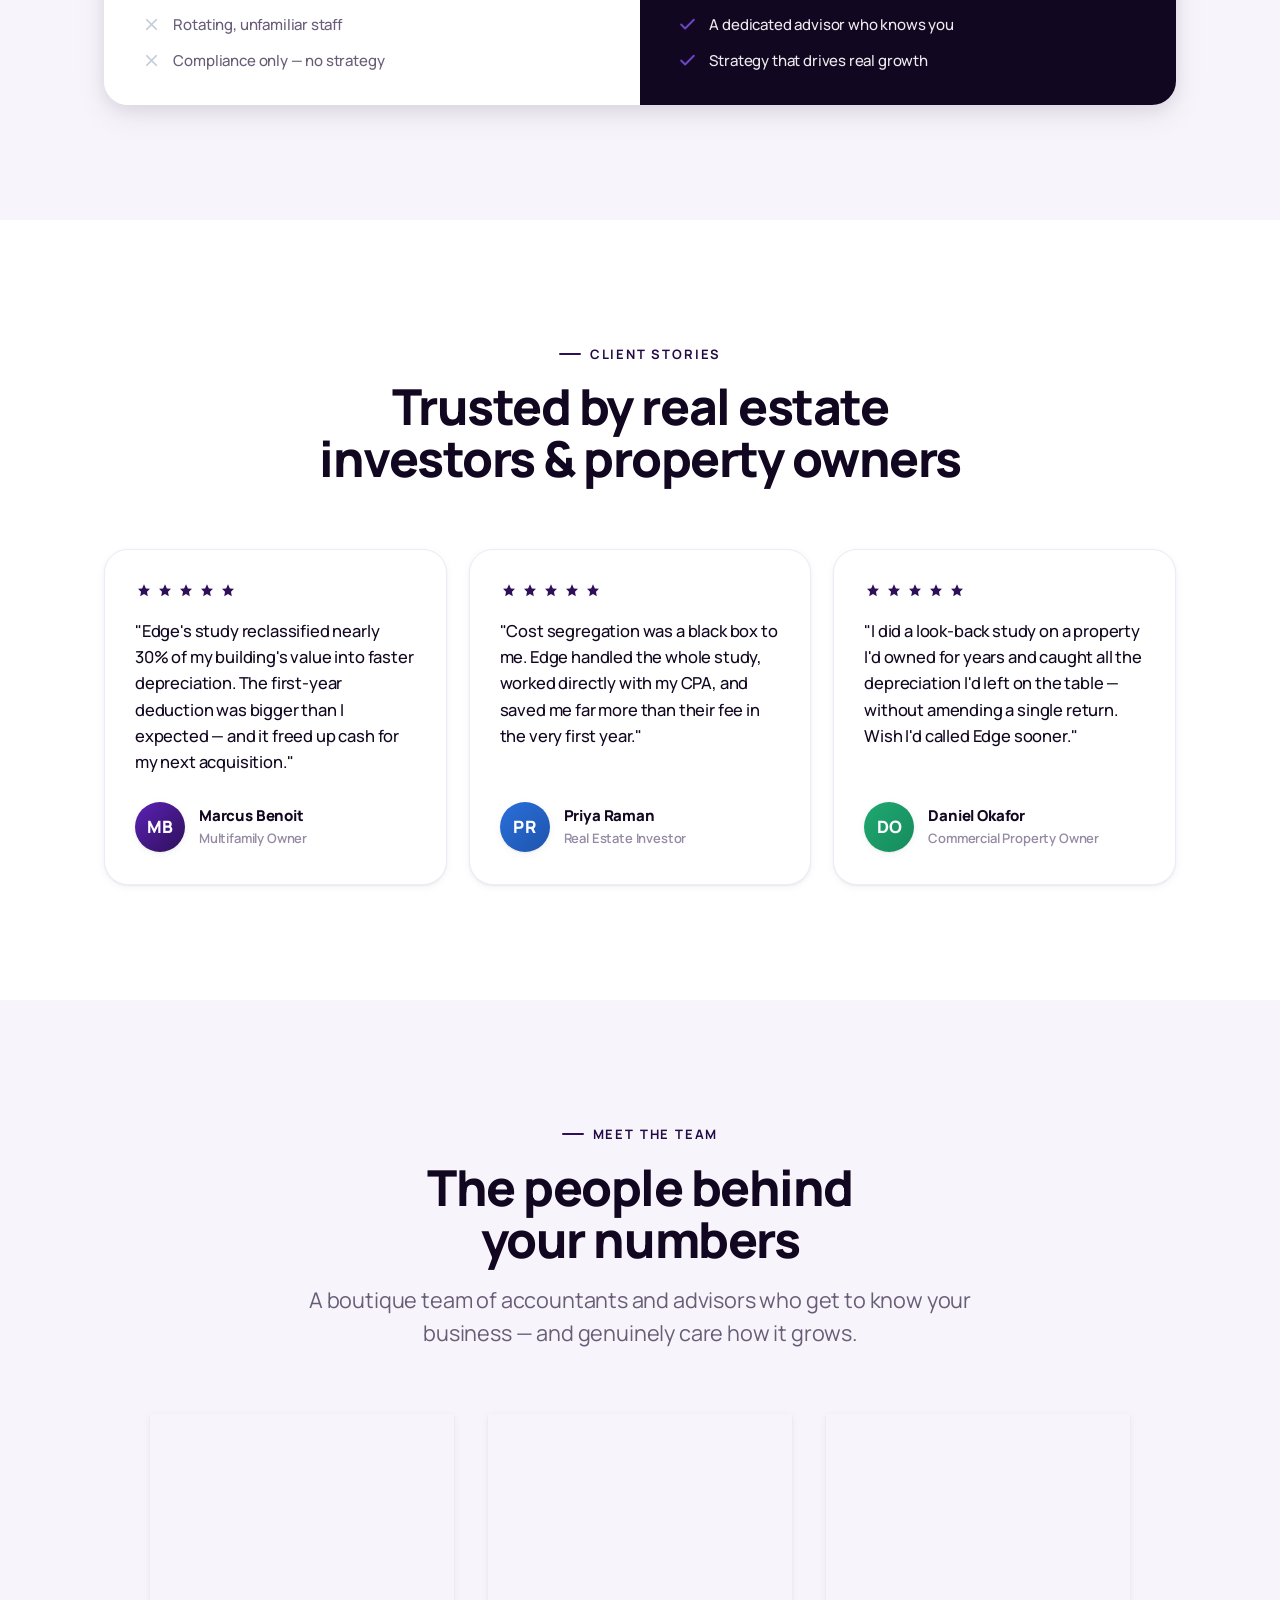
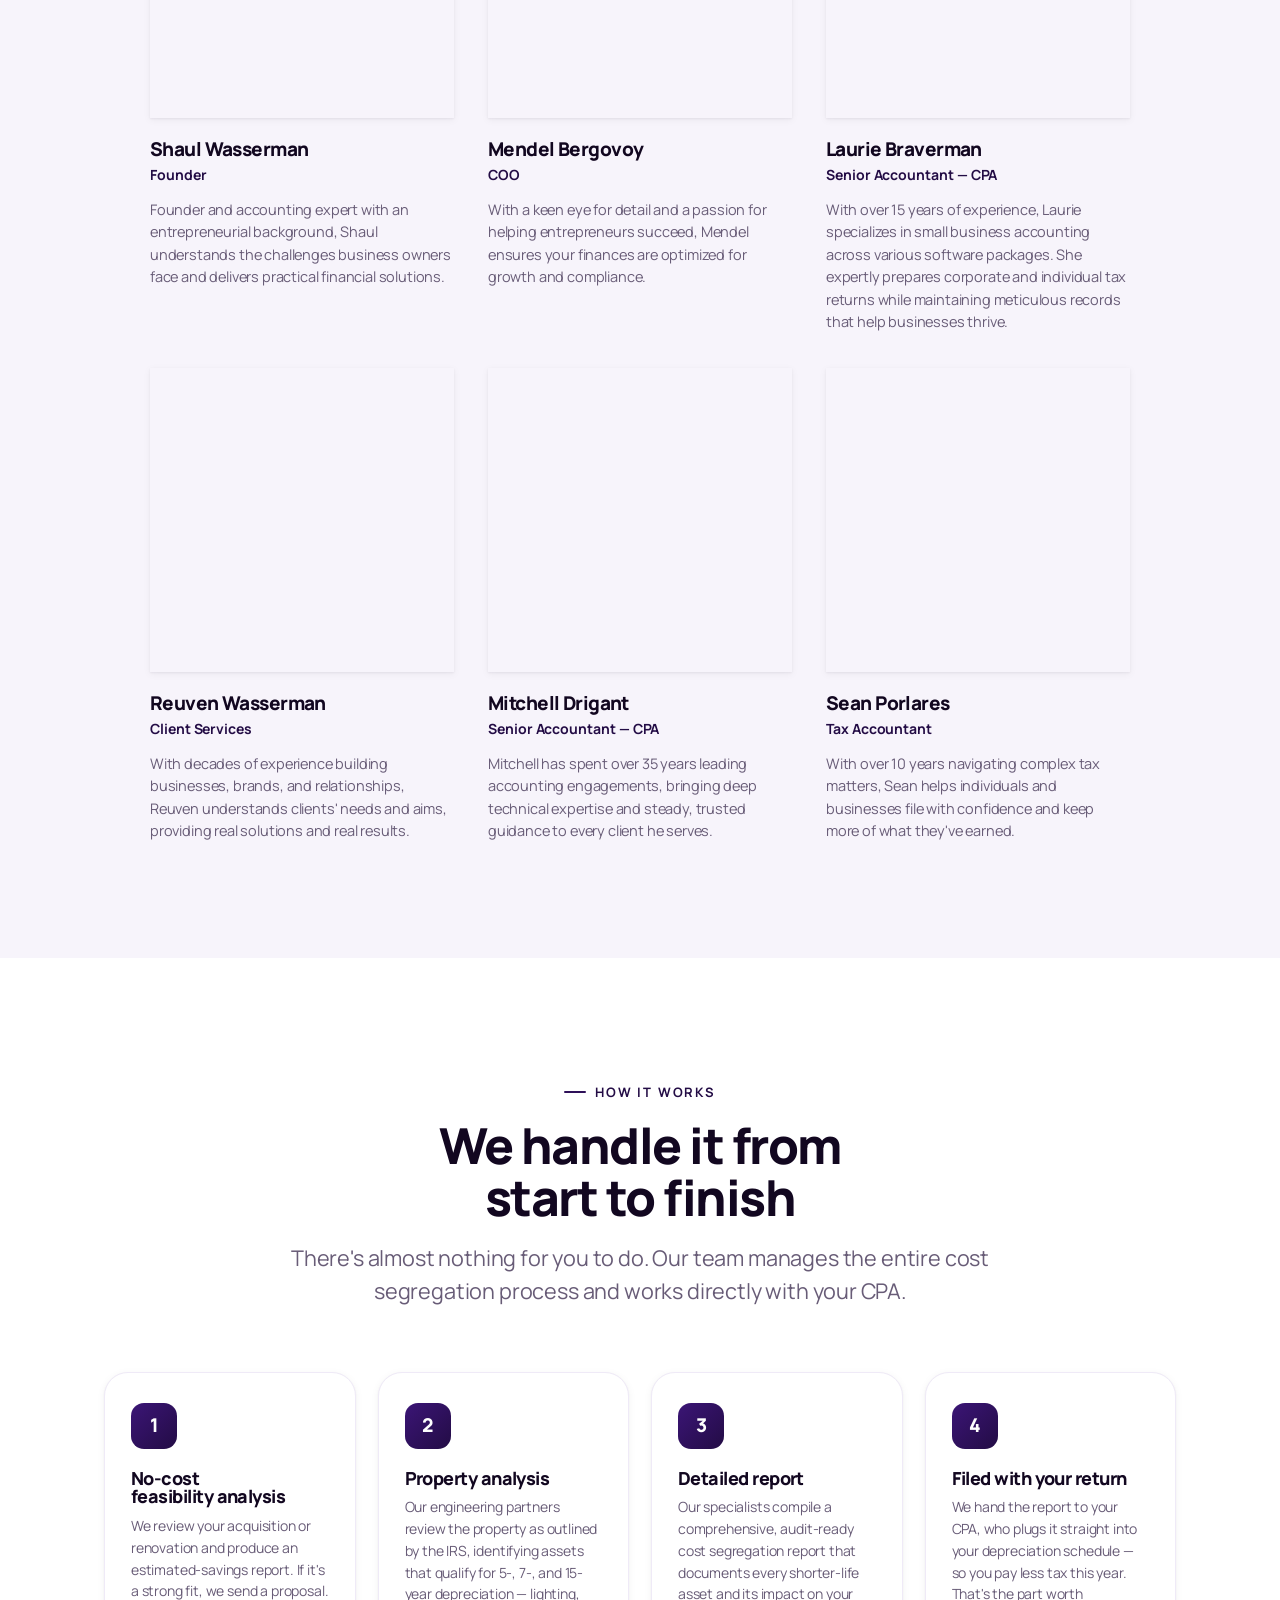
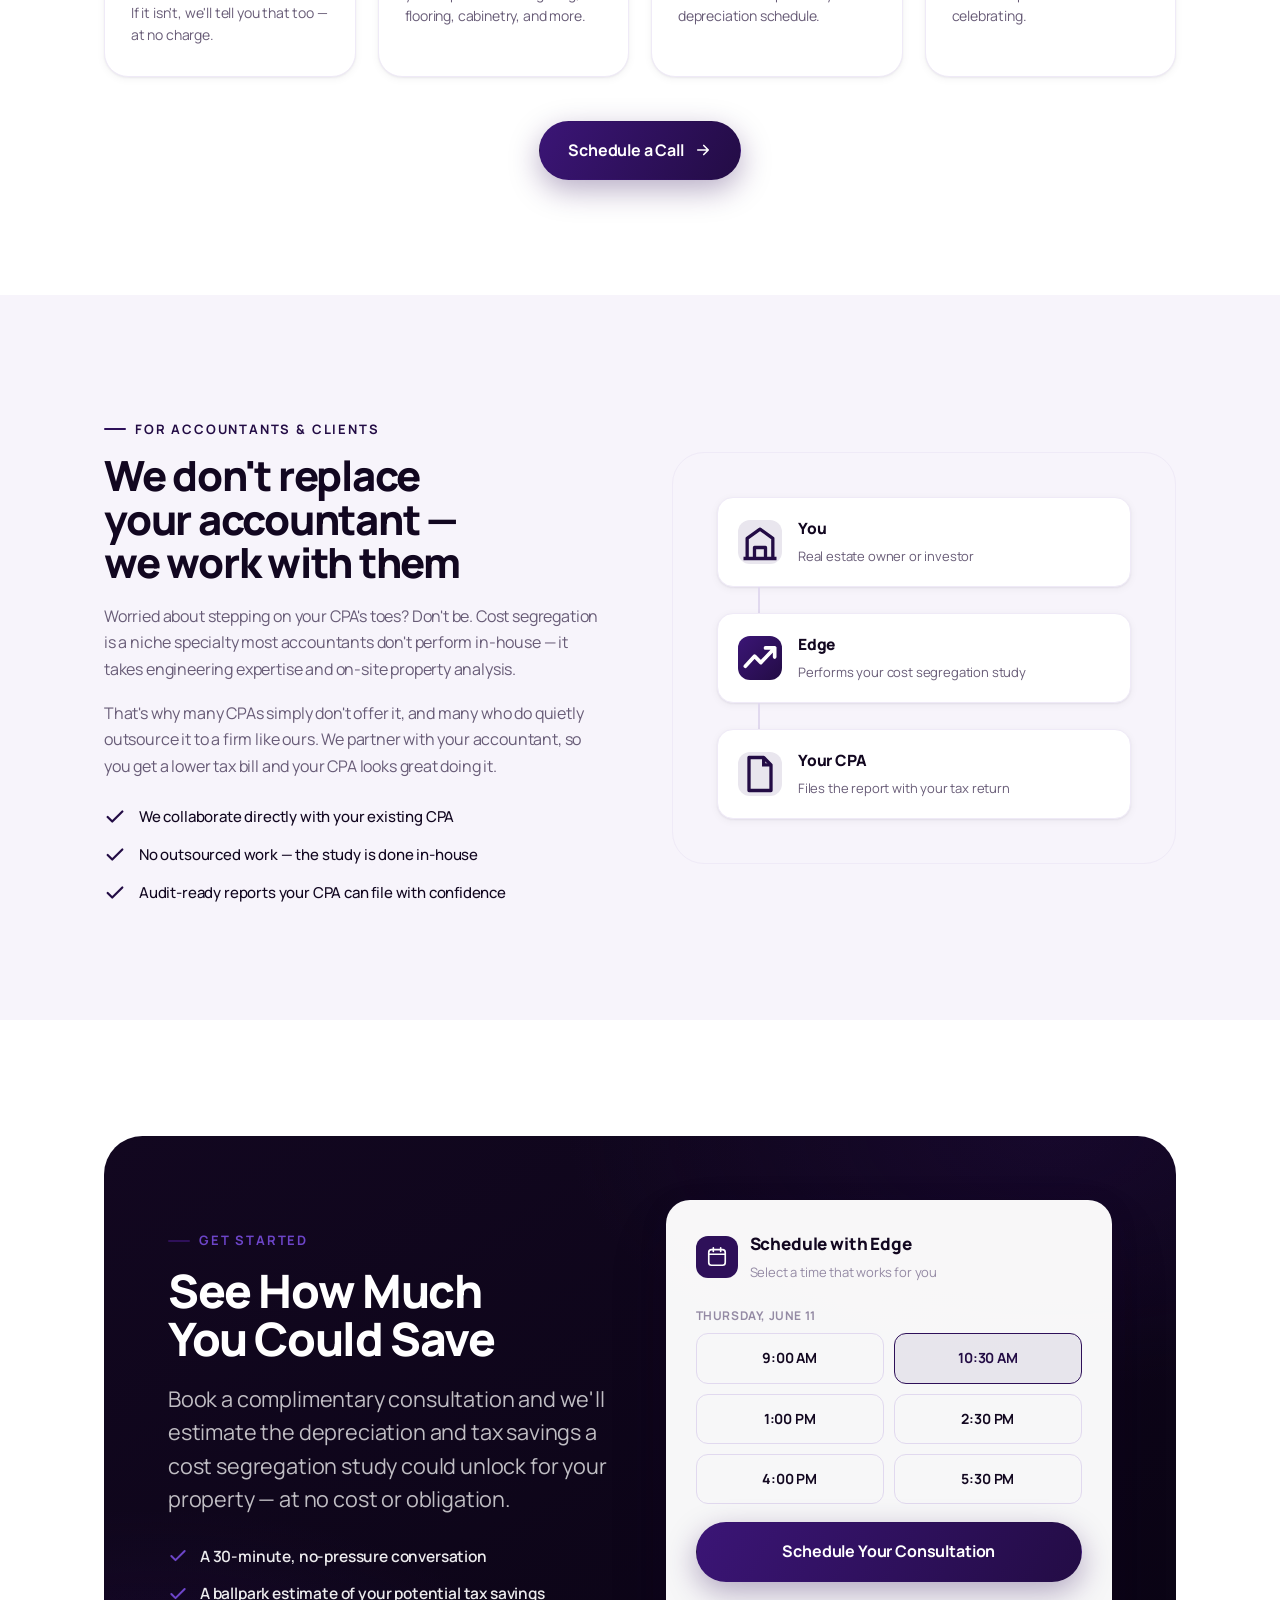
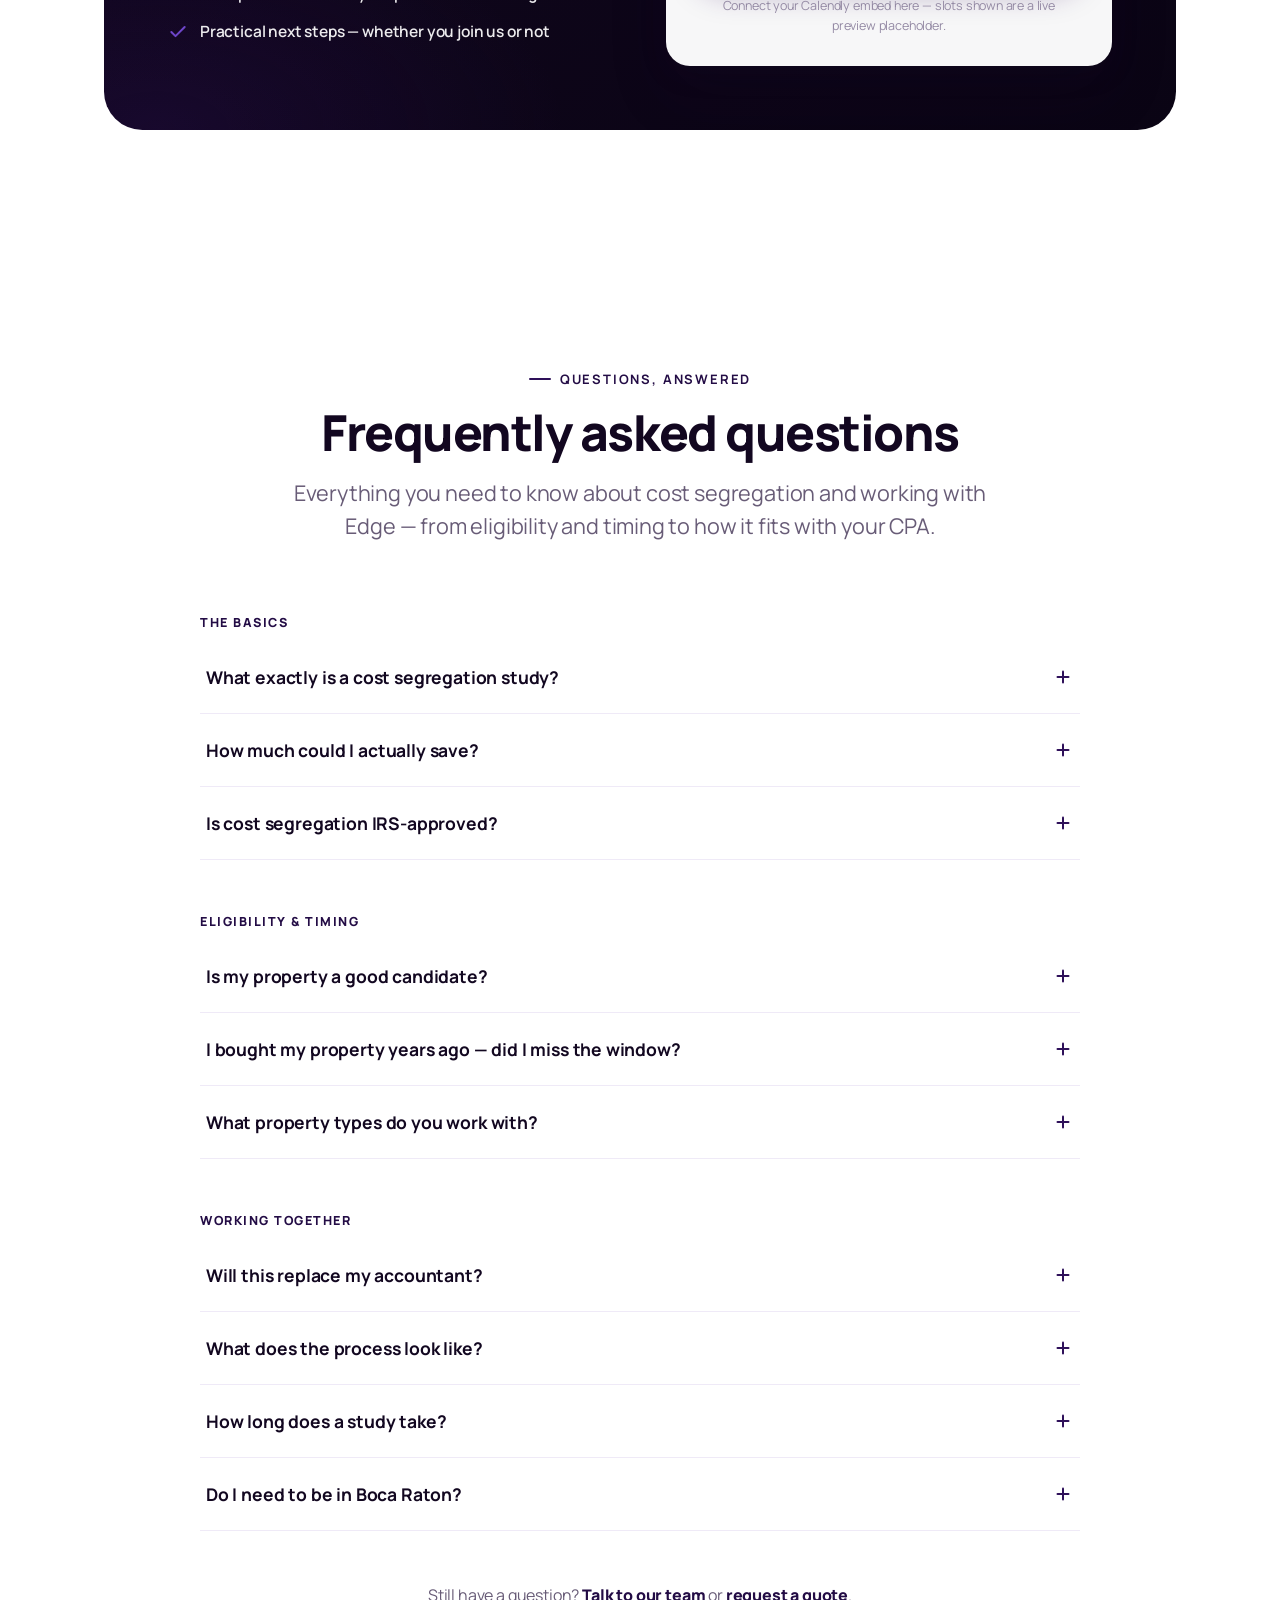
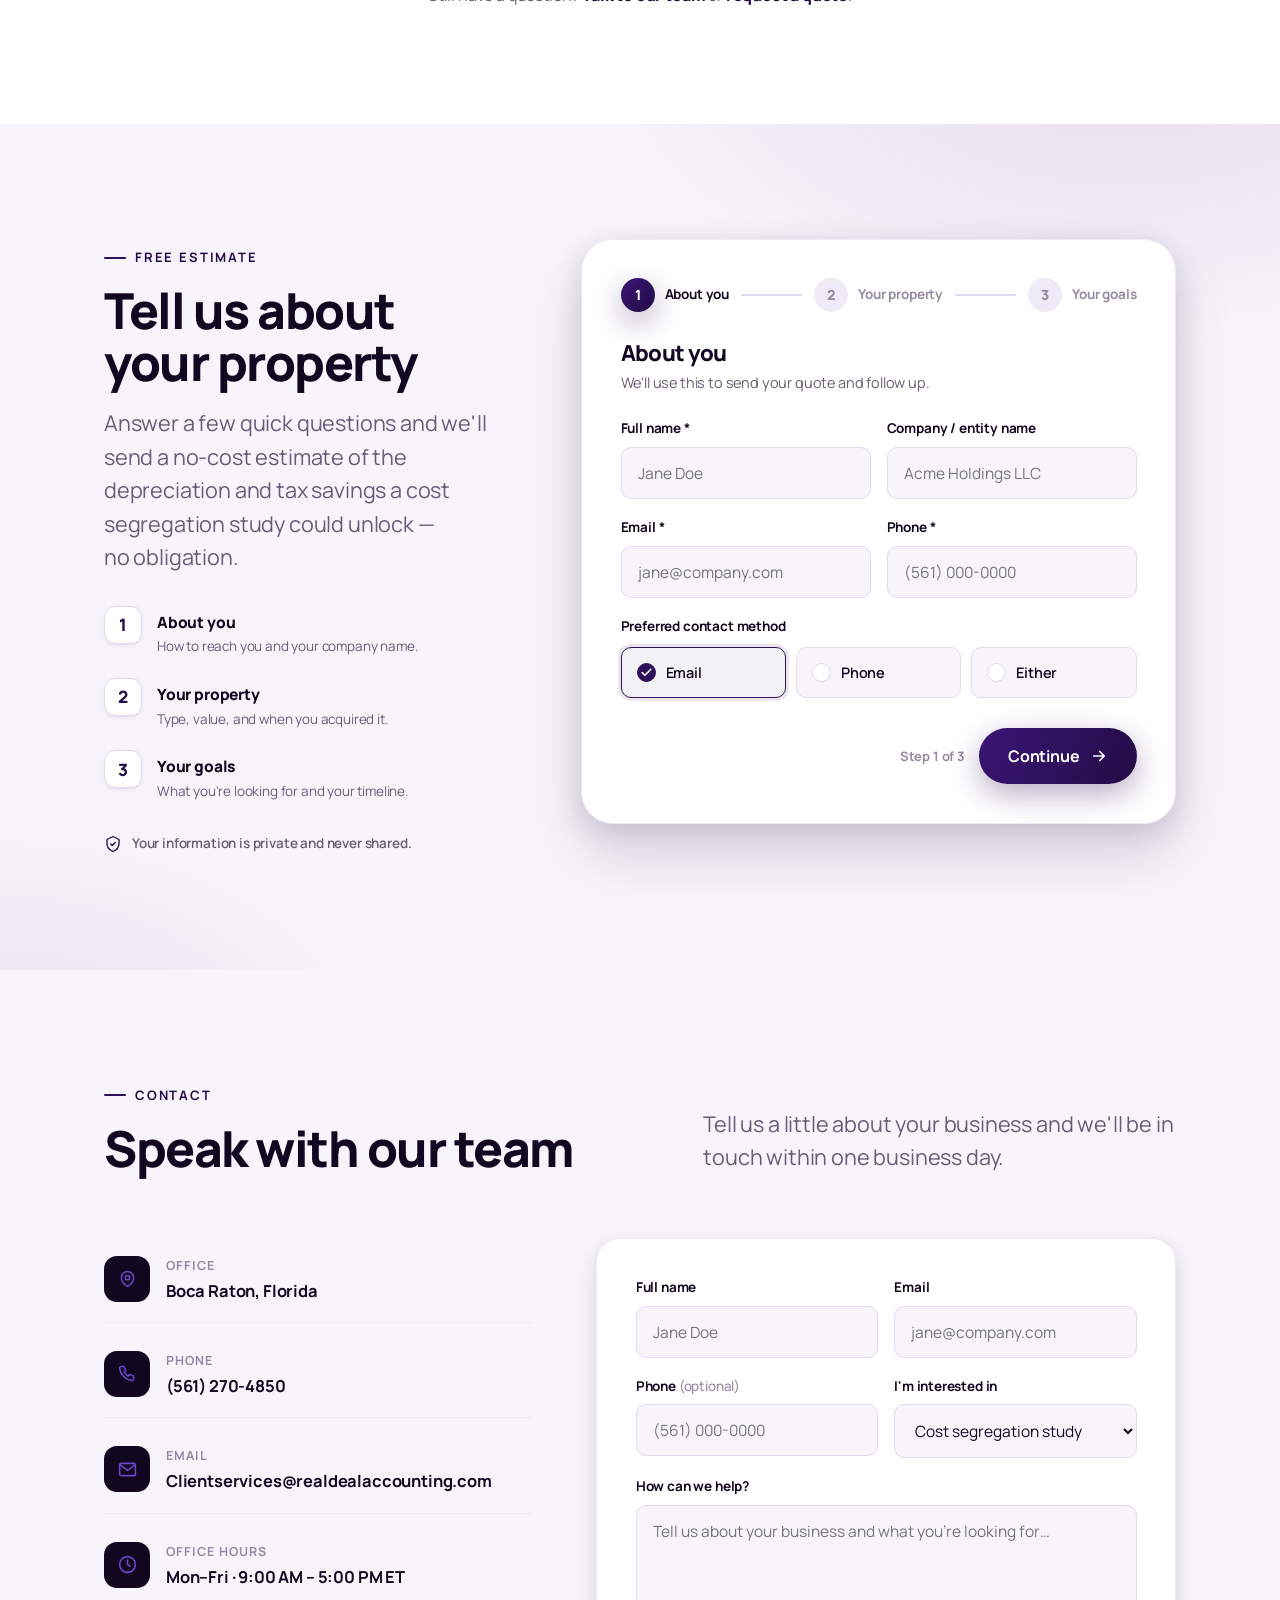
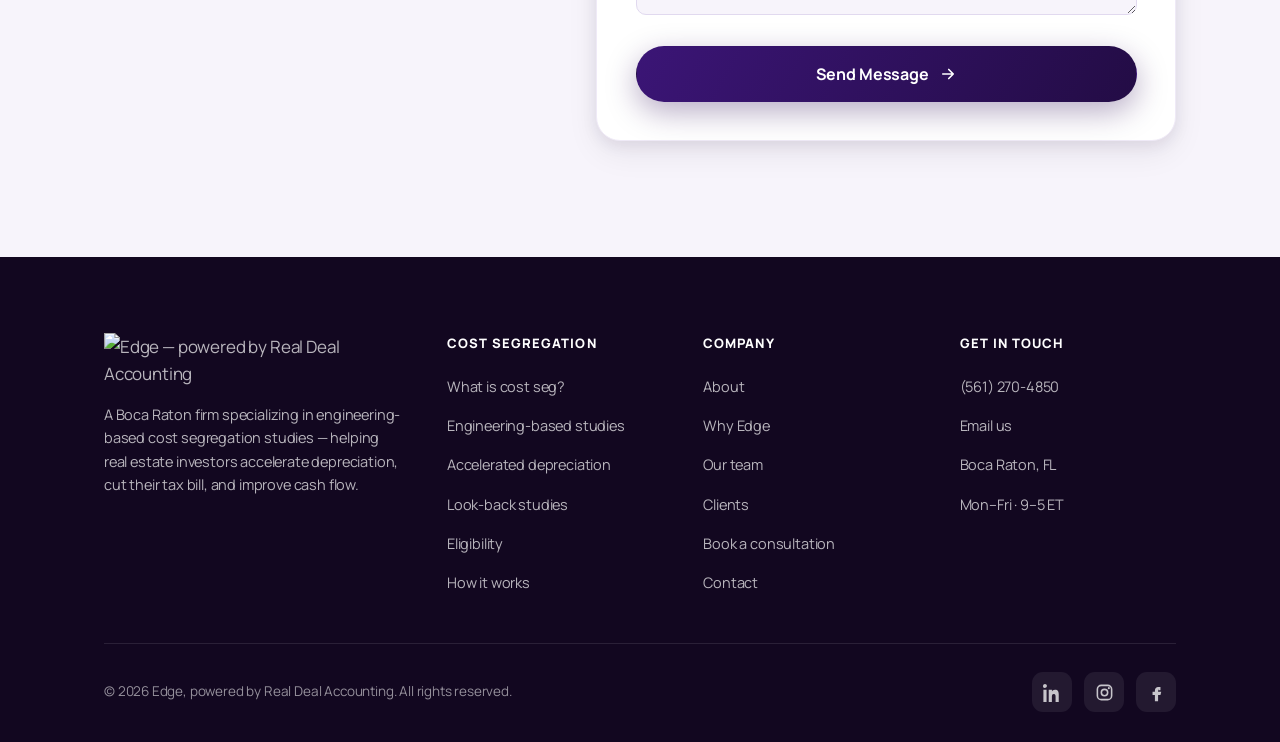
==== commit 966f56ab: "Update index.html" ====
--- a/index.html
+++ b/index.html
@@ -33,7 +33,7 @@
     </nav>
   <div class="nav-cta">
       <a href="contact.html" class="btn btn-ghost on-dark">Speak With Our Team</a>
-      <a href="#quote" class="btn btn-primary" style="font-size: 15px; width: 200px">Get a Quote</a>
+    <a href="quote.html" class="btn btn-primary" style="font-size: 15px; width: 200px">Get a Quote</a>
     </div>
     <button class="nav-toggle" aria-label="Open menu"><span></span><span></span><span></span></button>
   </div>
@@ -48,7 +48,7 @@
   <a href="#team">Team</a>
   <a href="#faq">FAQ</a>
   <a href="#contact">Contact</a>
-  <a href="#quote" class="btn btn-primary" style="font-size: 15px; width: 200px">Get a Quote</a>
+  <a href="quote.html" class="btn btn-primary" style="font-size: 15px; width: 200px">Get a Quote</a>
 </div>
 
 <!-- ============================ HERO ============================ -->
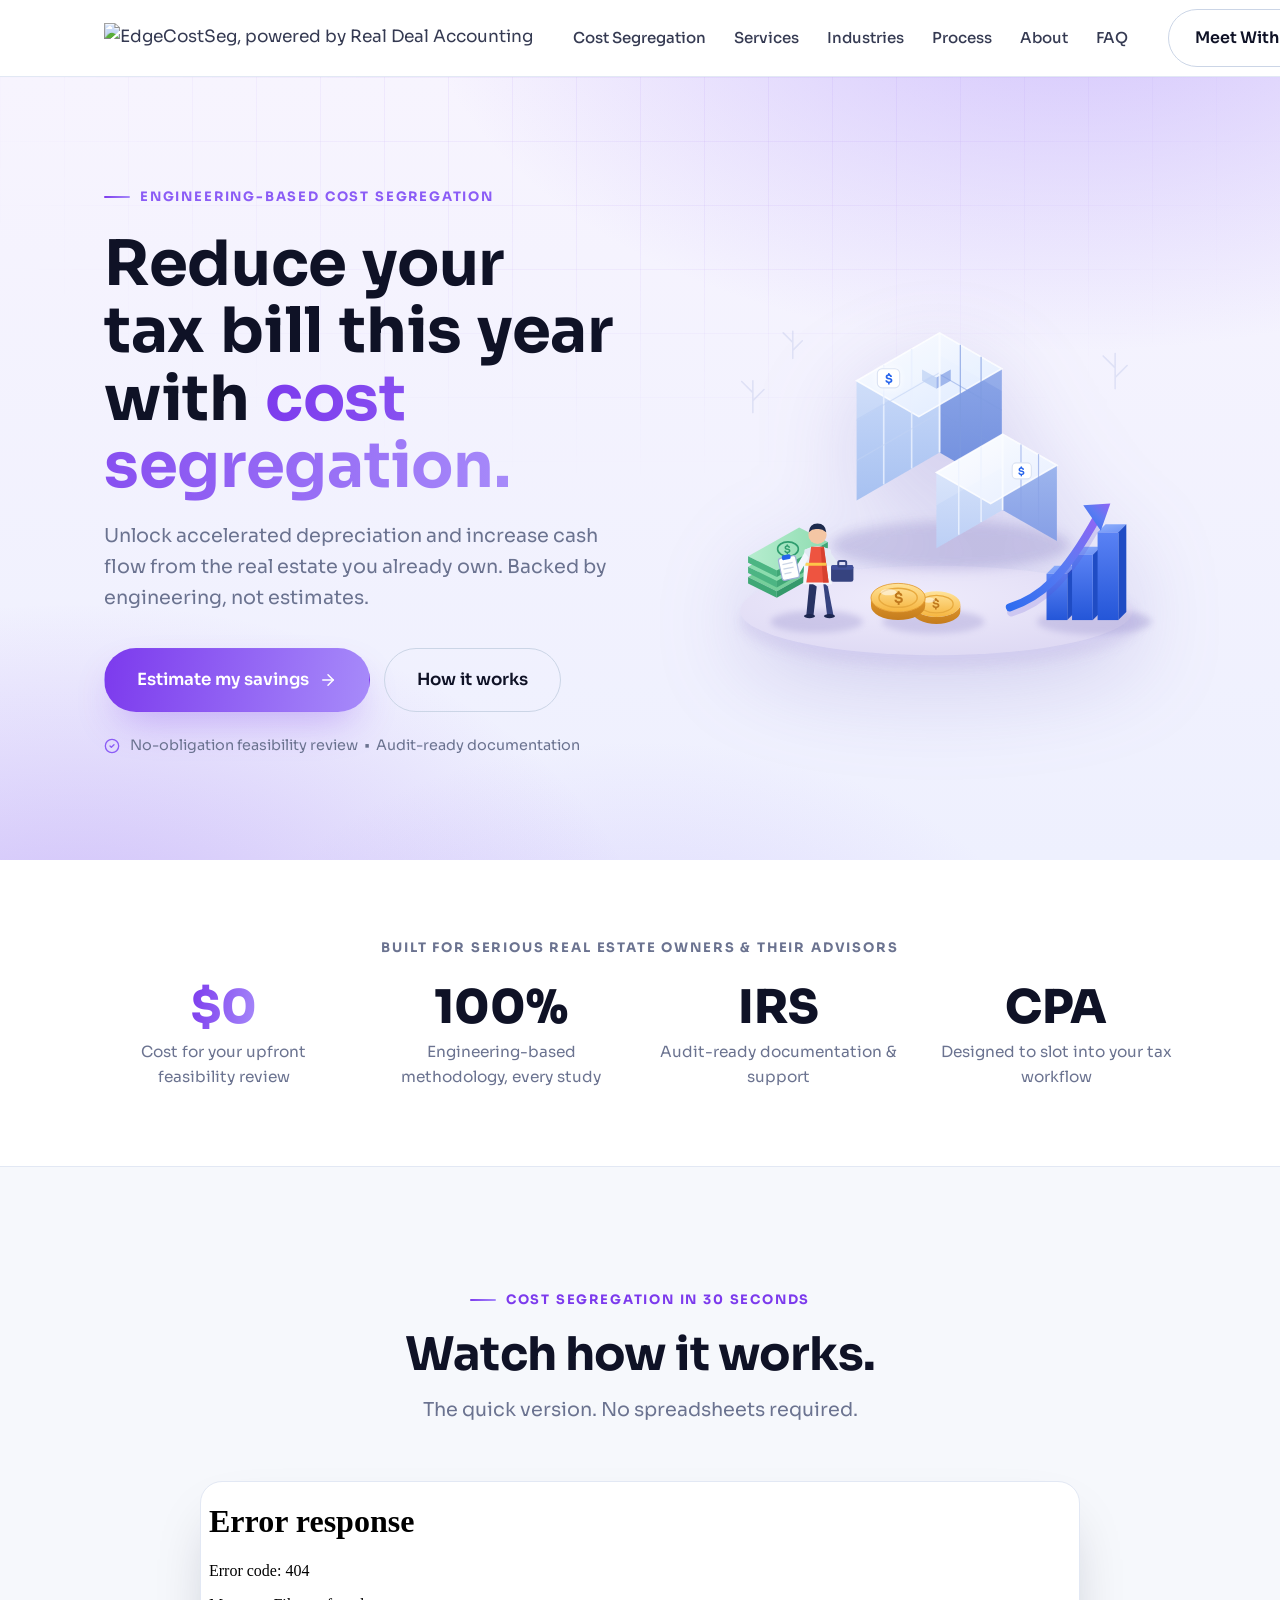
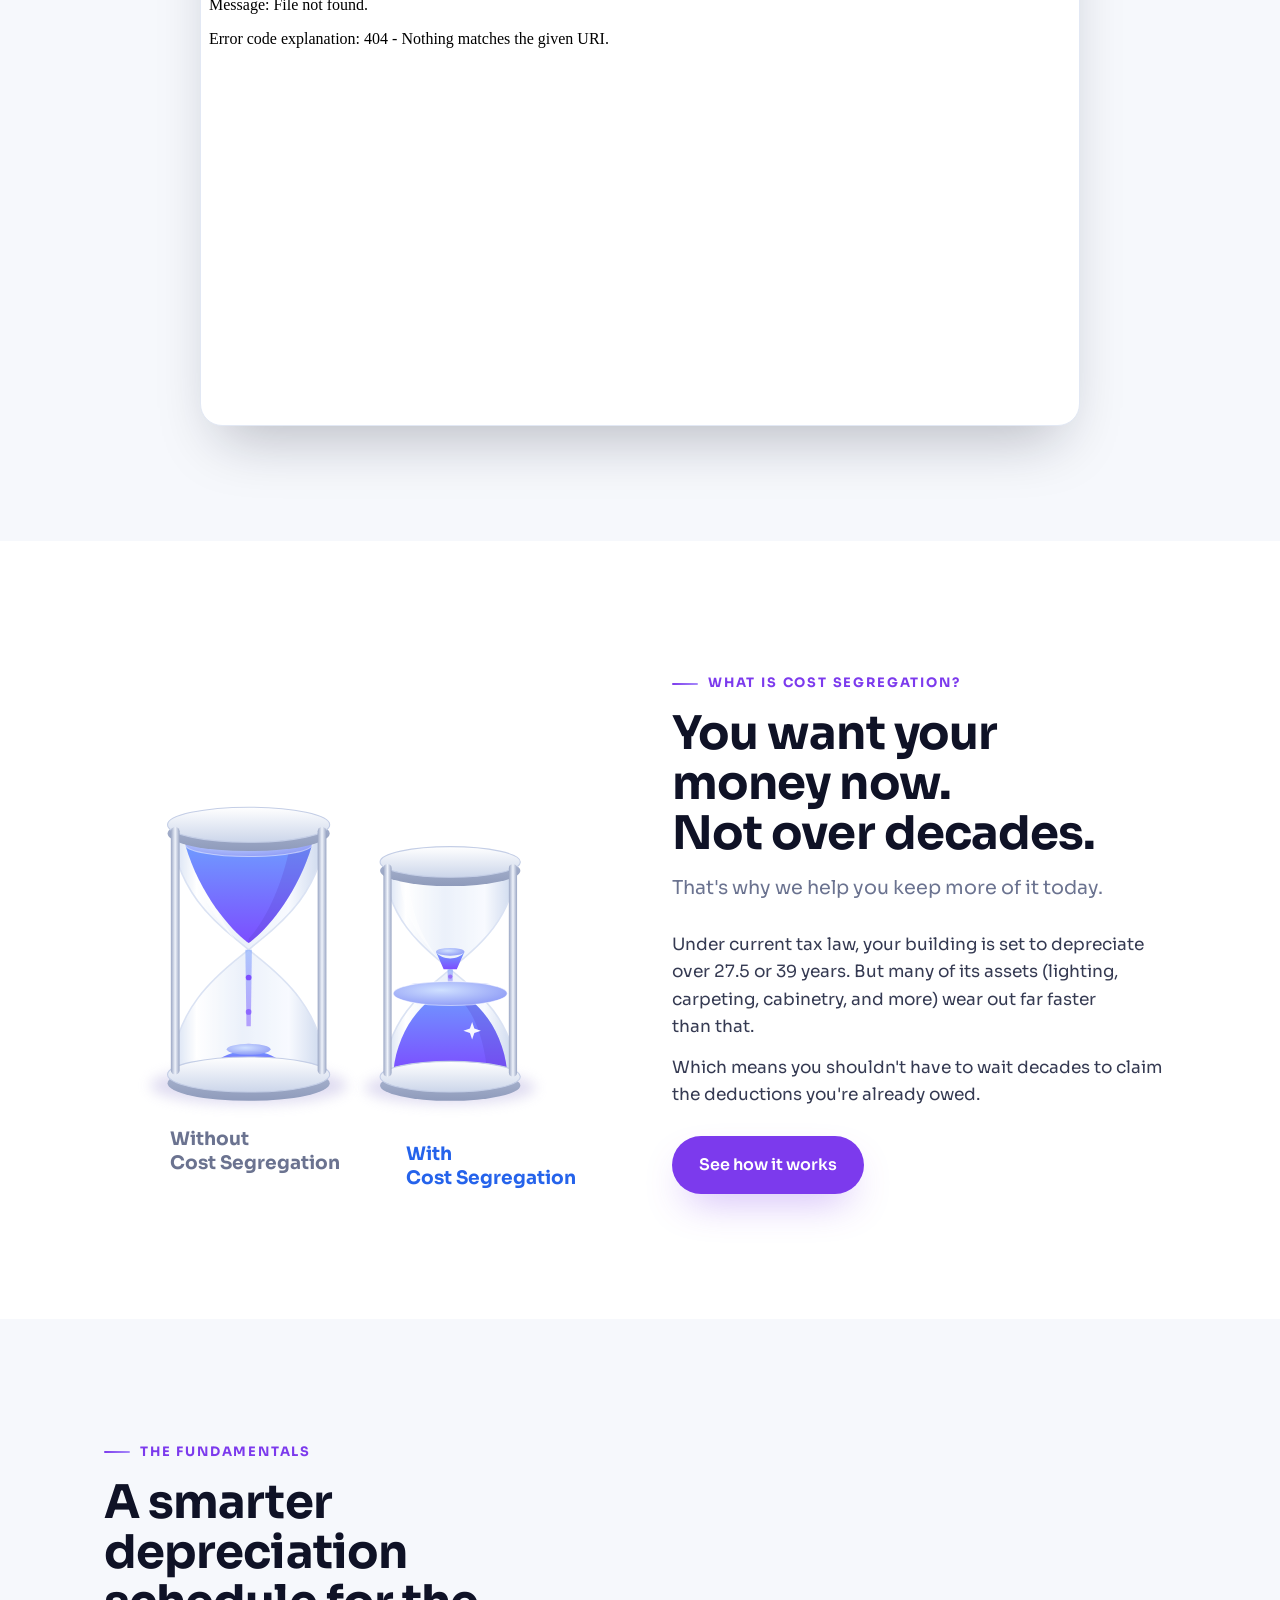
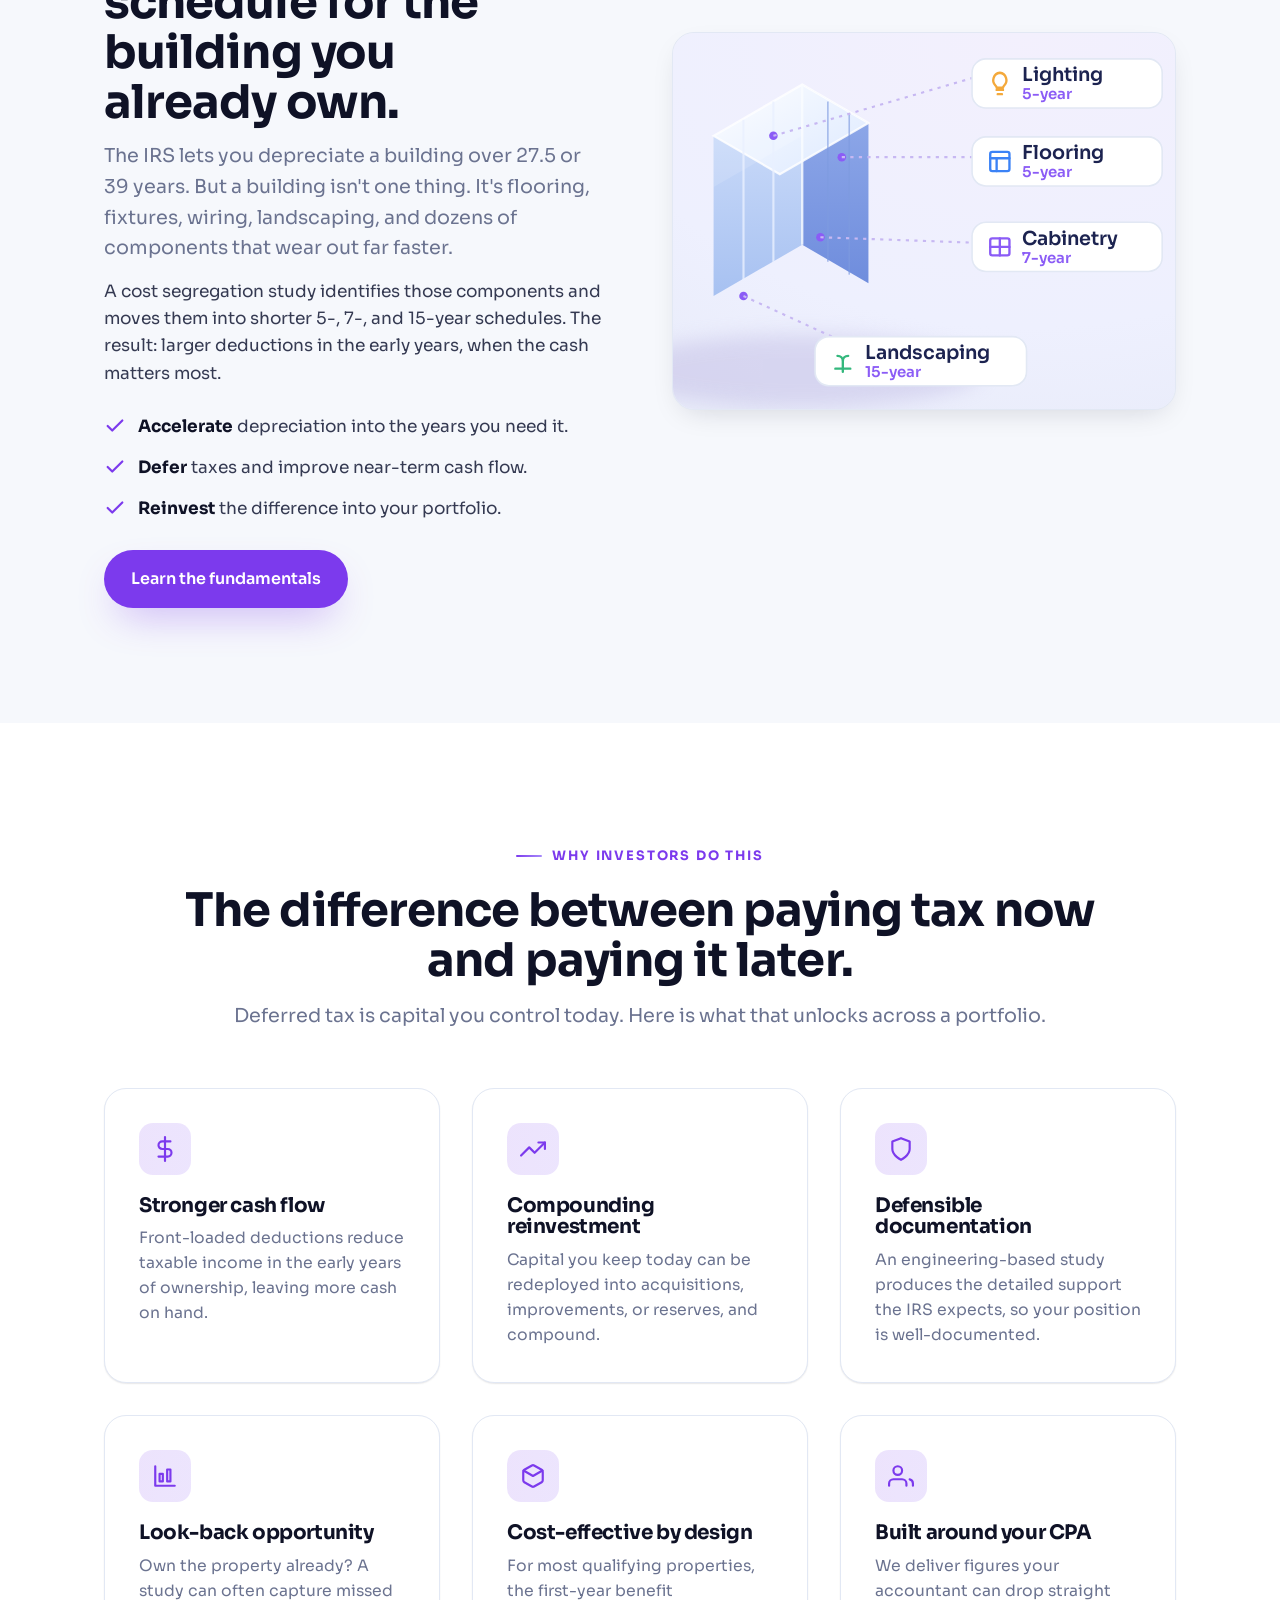
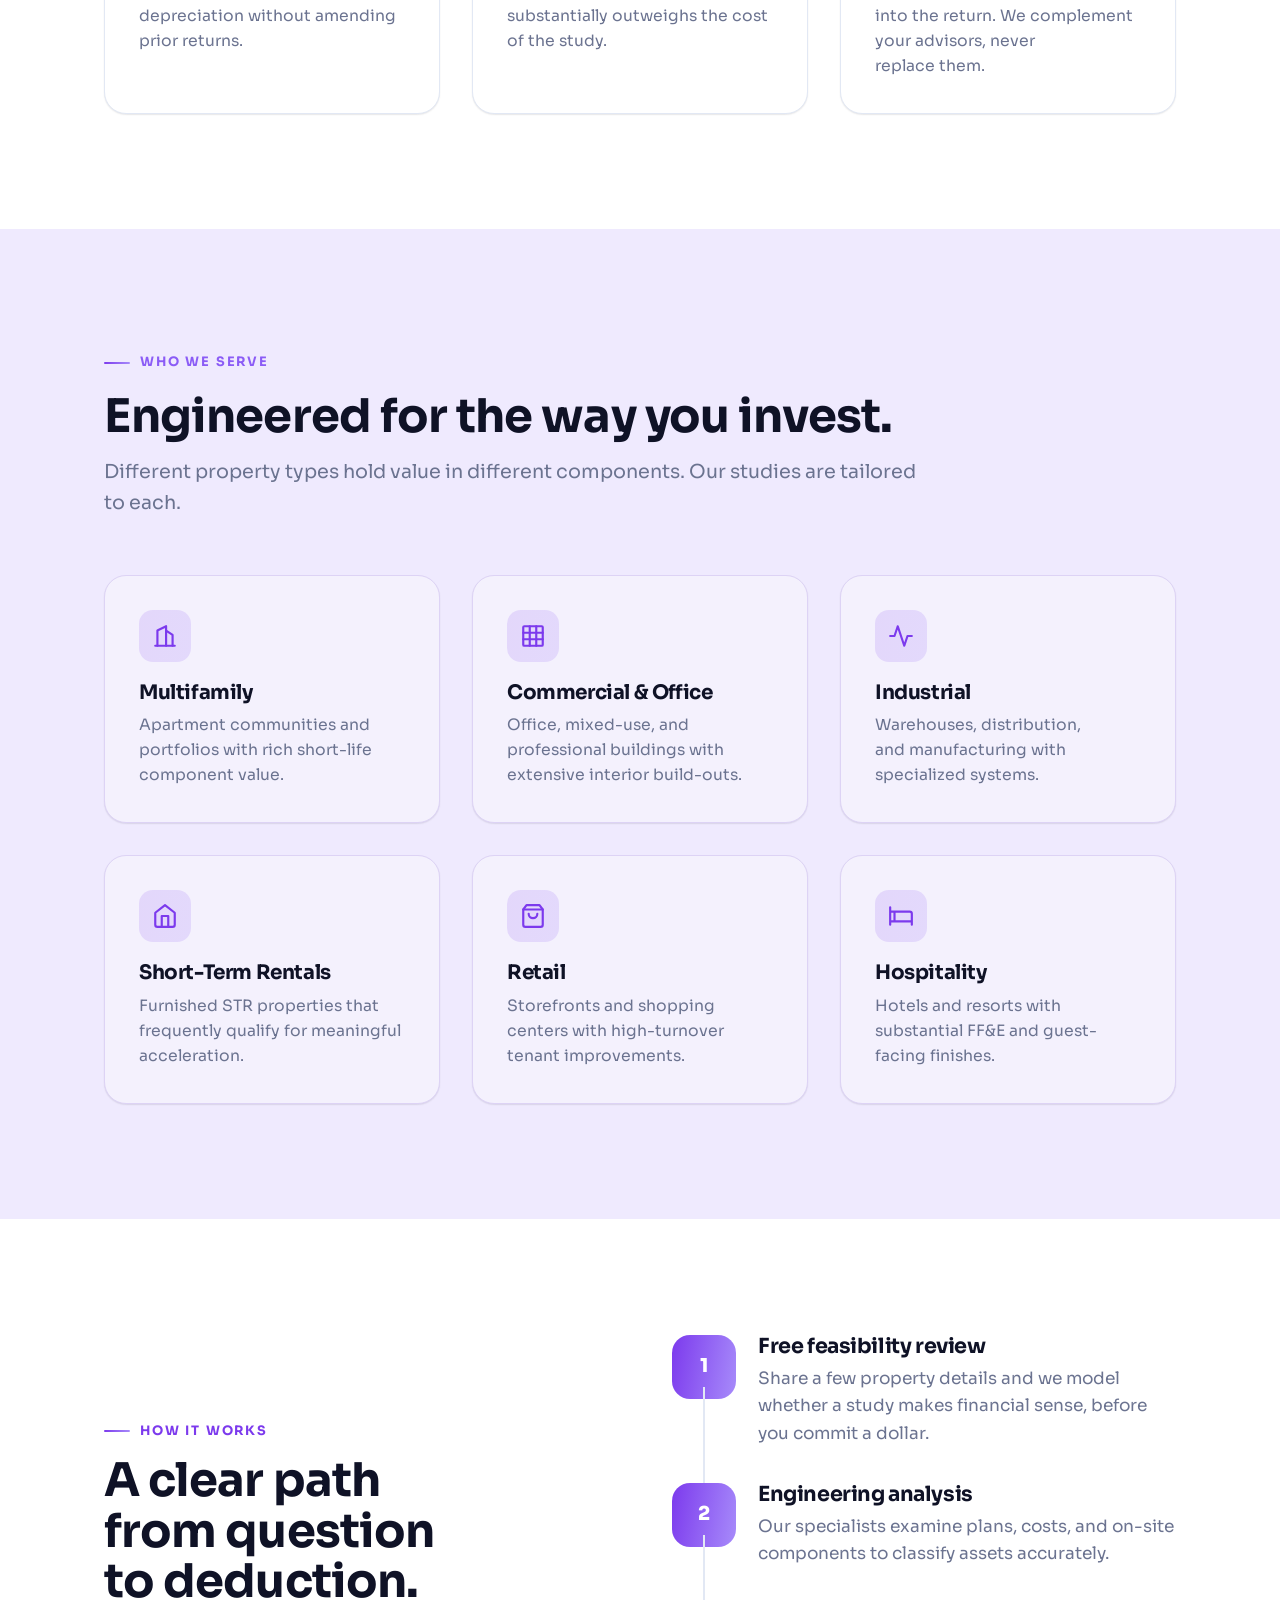
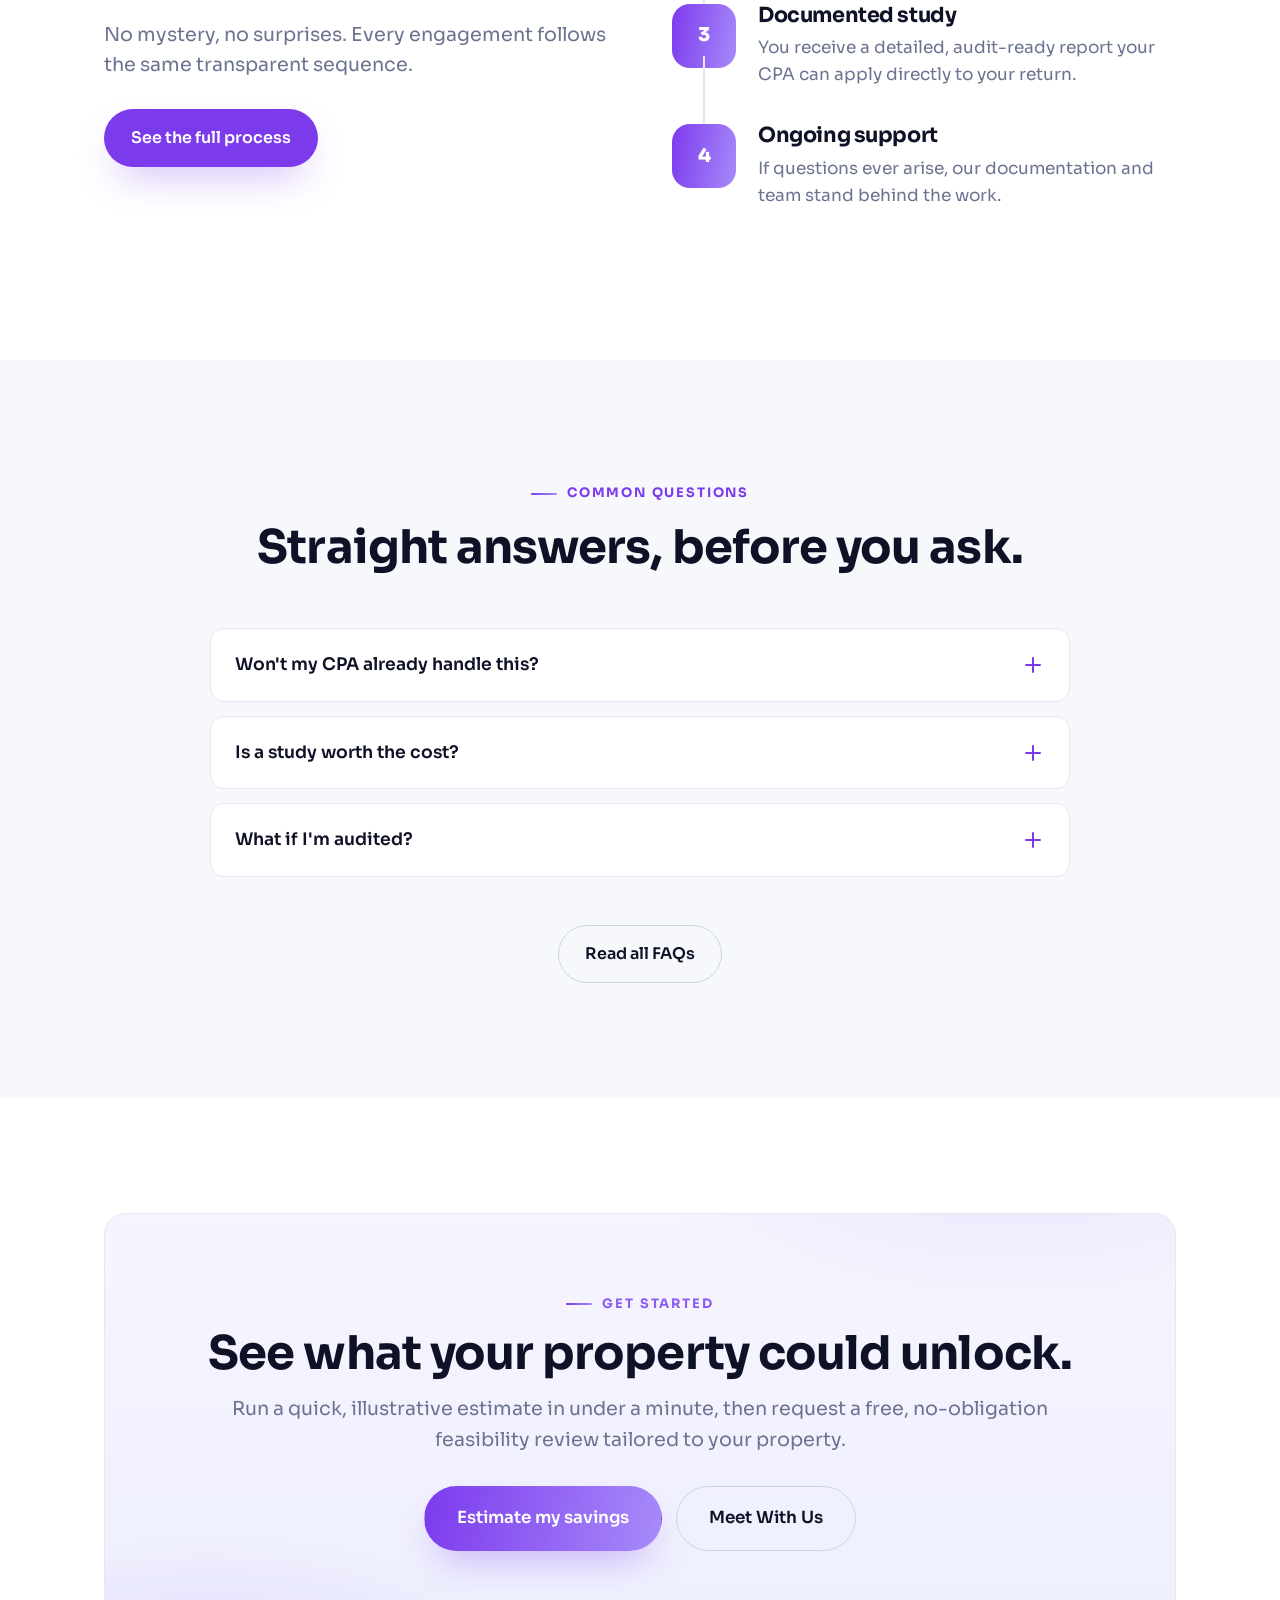
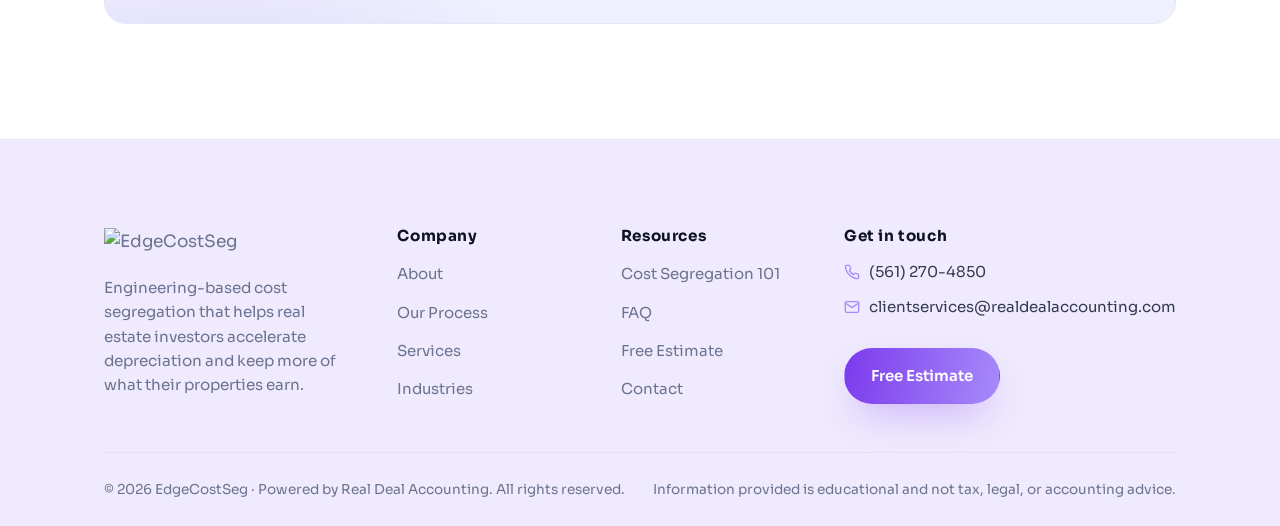
==== commit 5576f883: "Add files via upload" ====
--- a/index.html
+++ b/index.html
@@ -1,1142 +1,804 @@
 <!DOCTYPE html>
 <html lang="en">
 <head>
-  <link rel="icon" type="image/png" href="assets/favicon.png">
-<meta charset="UTF-8" />
-<meta name="viewport" content="width=device-width, initial-scale=1.0" />
-<meta name="description" content="Edge, powered by Real Deal Accounting — a Boca Raton firm specializing in engineering-based cost segregation studies that accelerate depreciation and reduce income tax for real estate investors and property owners." />
-<meta name="keywords" content="cost segregation, cost segregation study, accelerated depreciation, real estate tax savings, bonus depreciation, look-back study, depreciation reclassification, Boca Raton cost segregation" />
-<meta property="og:title" content="Edge — Cost Segregation Studies for Real Estate" />
-<meta property="og:description" content="Engineering-based cost segregation that accelerates depreciation, cuts your tax bill, and improves cash flow." />
-<meta property="og:type" content="website" />
-<link rel="preconnect" href="https://fonts.googleapis.com" />
-<link rel="preconnect" href="https://fonts.gstatic.com" crossorigin />
-<link href="https://fonts.googleapis.com/css2?family=Manrope:wght@400;500;600;700;800&family=Plus+Jakarta+Sans:wght@600;700;800&family=Sora:wght@600;700;800&display=swap" rel="stylesheet" />
-<link rel="stylesheet" href="styles.css" />
-<script src="image-slot.js"></script>
+  <meta charset="UTF-8" />
+  <meta name="viewport" content="width=device-width, initial-scale=1.0" />
+  <title>EdgeCostSeg | Engineering-Based Cost Segregation for Real Estate Investors</title>
+  <meta name="description" content="EdgeCostSeg delivers engineering-based cost segregation studies that accelerate depreciation, defer taxes, and free up cash flow for real estate investors. Powered by Real Deal Accounting." />
+  <meta name="theme-color" content="#efeafe" />
+  <link rel="preconnect" href="https://fonts.googleapis.com" />
+  <link rel="preconnect" href="https://fonts.gstatic.com" crossorigin />
+  <link href="https://fonts.googleapis.com/css2?family=Sora:wght@300;400;500;600;700;800&family=Figtree:wght@400;500;600;700&display=swap" rel="stylesheet" />
+  <link rel="stylesheet" href="styles.css" />
 </head>
-  <body>
-<!-- ============================ NAV ============================ -->
-<header class="nav on-dark" id="nav">
-  <div class="wrap nav-inner">
-    <a href="#top" class="brand" aria-label="Edge, powered by Real Deal Accounting — home">
-  <img src="assets/light logo.png" class="brand-logo light" alt="Logo">
-<img src="assets/dark logo.png" class="brand-logo dark" alt="Logo">
-    </a>
-    <nav class="nav-links" aria-label="Primary">
-      <a href="#what">Cost Seg</a>
-      <a href="#services">Services</a>
-      <a href="#process">How It Works</a>
-      <a href="#about">About</a>
-      <a href="#team">Team</a>
-      <a href="#faq">FAQ</a>
-    </nav>
-  <div class="nav-cta">
-      <a href="contact.html" class="btn btn-ghost on-dark">Speak With Our Team</a>
-    <a href="quote.html" class="btn btn-primary" style="font-size: 15px; width: 200px">Get a Quote</a>
+<body>
+  <a class="skip-link" href="#main">Skip to content</a>
+
+  <!-- ============ HEADER / NAV (shared) ============ -->
+  <header class="site-header">
+    <div class="container nav">
+      <a class="brand" href="index.html" aria-label="EdgeCostSeg home">
+        <!-- EDIT: LOGO -->
+        <img src="assets/logo.png" alt="EdgeCostSeg, powered by Real Deal Accounting" />
+      </a>
+      <nav aria-label="Primary">
+        <ul class="nav-links">
+          <li><a href="cost-segregation.html">Cost Segregation</a></li>
+          <li><a href="services.html">Services</a></li>
+          <li><a href="industries.html">Industries</a></li>
+          <li><a href="process.html">Process</a></li>
+          <li><a href="about.html">About</a></li>
+          <li><a href="faq.html">FAQ</a></li>
+        </ul>
+      </nav>
+      <div class="nav-cta">
+        <!-- EDIT: CALENDLY LINK -->
+        <a class="btn btn--ghost nav-save" href="https://calendly.com/swasserman-o0l3/costseg" target="_blank" rel="noopener">Meet With Us</a>
+        <!-- EDIT: CTA LINK -->
+        <a class="btn btn--primary nav-estimate" href="estimate.html">Free Estimate</a>
+        <button class="nav-toggle" aria-label="Open menu" aria-expanded="false" aria-controls="mobileMenu">
+          <svg viewBox="0 0 24 24" fill="none" stroke="currentColor" stroke-width="2" stroke-linecap="round"><line x1="3" y1="6" x2="21" y2="6"/><line x1="3" y1="12" x2="21" y2="12"/><line x1="3" y1="18" x2="21" y2="18"/></svg>
+        </button>
+      </div>
     </div>
-    <button class="nav-toggle" aria-label="Open menu"><span></span><span></span><span></span></button>
-  </div>
-</header>
-
-<div class="mobile-menu" id="mobileMenu">
-  <button class="mobile-close" aria-label="Close menu">&times;</button>
-  <a href="#what">Cost Seg</a>
-  <a href="#services">Services</a>
-  <a href="#process">How It Works</a>
-  <a href="#about">About</a>
-  <a href="#team">Team</a>
-  <a href="#faq">FAQ</a>
-  <a href="#contact">Contact</a>
-  <a href="quote.html" class="btn btn-primary" style="font-size: 15px; width: 200px">Get a Quote</a>
-</div>
-
-<!-- ============================ HERO ============================ -->
-<section class="hero" id="top">
-  <div class="wrap hero-grid">
-    <div class="hero-copy">
-      <h1 class="reveal d1">Reduce This Year's Tax Burden With <span class="accent">Cost Segregation</span></h1>
-      <p class="lead reveal d2">A powerful income tax strategy for real estate owners. We help you accelerate depreciation, pay less tax now, and put more cash back to work today — through engineering-based cost segregation studies.</p>
-      <div class="hero-cta reveal d3">
-        <a href="#what" class="btn btn-primary">Learn More
-          <svg viewBox="0 0 24 24" fill="none"><path d="M5 12h14M13 6l6 6-6 6" stroke="currentColor" stroke-width="2.2" stroke-linecap="round" stroke-linejoin="round"/></svg>
-        </a>
-        <a href="quote.html" class="btn btn-ghost on-dark">Get a Free Estimate</a>
-      </div>
-      <div class="hero-stats reveal d4">
+  </header>
+  <nav class="mobile-menu" id="mobileMenu" aria-label="Mobile">
+    <a href="cost-segregation.html">Cost Segregation</a>
+    <a href="services.html">Services</a>
+    <a href="industries.html">Industries</a>
+    <a href="process.html">Process</a>
+    <a href="about.html">About</a>
+    <a href="faq.html">FAQ</a>
+    <a href="contact.html">Contact</a>
+    <a class="btn btn--primary" href="estimate.html">Get My Free Estimate</a>
+    <!-- EDIT: PHONE -->
+    <a class="btn btn--ghost nav-save" href="https://calendly.com/swasserman-o0l3/costseg" target="_blank" rel="noopener">Meet With Us</a>
+  </nav>
+
+  <main id="main">
+    <!-- ============ HERO ============ -->
+    <section class="hero">
+      <div class="container">
+        <div class="hero-grid">
+          <div>
+            <span class="eyebrow">Engineering-Based Cost Segregation</span>
+            <h1 class="h-xl">Reduce your tax bill this year<br />with <span class="grad-text">cost segregation.</span></h1>
+            <p class="lead measure">Unlock accelerated depreciation and increase cash flow from the real estate you already own. Backed by engineering, not estimates.</p>
+            <div class="btn-row">
+              <!-- EDIT: CTA LINK -->
+              <a class="btn btn--gradient btn--lg" href="estimate.html">Estimate my savings
+                <svg viewBox="0 0 24 24" fill="none" stroke="currentColor" stroke-width="2" stroke-linecap="round" stroke-linejoin="round"><line x1="5" y1="12" x2="19" y2="12"/><polyline points="12 5 19 12 12 19"/></svg>
+              </a>
+              <a class="btn btn--ghost btn--lg" href="cost-segregation.html">How it works</a>
+            </div>
+            <p class="hero-note">
+              <svg viewBox="0 0 24 24" fill="none" stroke="currentColor" stroke-width="2" stroke-linecap="round" stroke-linejoin="round"><path d="M9 12l2 2 4-4"/><circle cx="12" cy="12" r="10"/></svg>
+              No-obligation feasibility review &nbsp;•&nbsp; Audit-ready documentation
+            </p>
+          </div>
+
+          <!-- Hero illustration (original, isometric) -->
+          <div class="hero-illus">
+            <svg viewBox="0 0 600 520" xmlns="http://www.w3.org/2000/svg" role="img" aria-label="Isometric illustration of a property, cash, and a rising growth chart representing tax savings unlocked through cost segregation">
+  <defs>
+    <linearGradient id="gTopA" x1="0" y1="0" x2="1" y2="1"><stop offset="0" stop-color="#fbfdff"></stop><stop offset="1" stop-color="#dde9ff"></stop></linearGradient>
+    <linearGradient id="gLeftA" x1="0" y1="0" x2="0" y2="1"><stop offset="0" stop-color="#d3e1fb"></stop><stop offset="1" stop-color="#a7c1f1"></stop></linearGradient>
+    <linearGradient id="gRightA" x1="0" y1="0" x2="0" y2="1"><stop offset="0" stop-color="#93acea"></stop><stop offset="1" stop-color="#6f8ddd"></stop></linearGradient>
+    <linearGradient id="gTopB" x1="0" y1="0" x2="1" y2="1"><stop offset="0" stop-color="#fdfeff"></stop><stop offset="1" stop-color="#e6eeff"></stop></linearGradient>
+    <linearGradient id="gLeftB" x1="0" y1="0" x2="0" y2="1"><stop offset="0" stop-color="#dde8fc"></stop><stop offset="1" stop-color="#bccff5"></stop></linearGradient>
+    <linearGradient id="gRightB" x1="0" y1="0" x2="0" y2="1"><stop offset="0" stop-color="#a7bef0"></stop><stop offset="1" stop-color="#869fe6"></stop></linearGradient>
+    <linearGradient id="arrowG" x1="0" y1="1" x2="1" y2="0"><stop offset="0" stop-color="#2f6df0"></stop><stop offset=".55" stop-color="#5b7bf2"></stop><stop offset="1" stop-color="#9264f5"></stop></linearGradient>
+    <linearGradient id="barFront" x1="0" y1="1" x2="0" y2="0"><stop offset="0" stop-color="#2456d8"></stop><stop offset="1" stop-color="#5a82f4"></stop></linearGradient>
+    <linearGradient id="barTop" x1="0" y1="0" x2="1" y2="1"><stop offset="0" stop-color="#8fb0fb"></stop><stop offset="1" stop-color="#6e92f6"></stop></linearGradient>
+    <linearGradient id="coinTop" x1="0" y1="0" x2="0" y2="1"><stop offset="0" stop-color="#ffe39a"></stop><stop offset="1" stop-color="#f6b53f"></stop></linearGradient>
+    <linearGradient id="coinSide" x1="0" y1="0" x2="0" y2="1"><stop offset="0" stop-color="#e0962a"></stop><stop offset="1" stop-color="#c47c1d"></stop></linearGradient>
+    <linearGradient id="cashTop" x1="0" y1="0" x2="1" y2="0"><stop offset="0" stop-color="#b6edcf"></stop><stop offset="1" stop-color="#8fdcb1"></stop></linearGradient>
+    <radialGradient id="podium" cx="42%" cy="36%" r="72%"><stop offset="0" stop-color="#efecfc"></stop><stop offset="1" stop-color="#ddd8f3"></stop></radialGradient>
+    <filter id="soft" x="-60%" y="-60%" width="220%" height="220%"><feGaussianBlur stdDeviation="7"></feGaussianBlur></filter>
+    <filter id="softS" x="-80%" y="-80%" width="260%" height="260%"><feGaussianBlur stdDeviation="4"></feGaussianBlur></filter>
+  </defs>
+
+  <!-- decorative wireframe trees -->
+  <g stroke="#cdd2ee" stroke-width="2" fill="none" opacity=".55" stroke-linecap="round">
+    <path d="M70 150 v40 M70 165 l-14 -14 M70 175 l14 -14"></path>
+    <path d="M524 116 v44 M524 134 l-15 -15 M524 146 l15 -15"></path>
+    <path d="M120 88 v34 M120 102 l-12 -12 M120 112 l12 -12"></path>
+  </g>
+
+  <!-- podium + ambient shadow -->
+  <ellipse cx="306" cy="452" rx="252" ry="58" fill="#c7c0ea" opacity=".45" filter="url(#soft)"></ellipse>
+  <ellipse cx="300" cy="438" rx="246" ry="56" fill="url(#podium)"></ellipse>
+
+  <!-- contact shadows -->
+  <ellipse cx="318" cy="356" rx="150" ry="30" fill="#8f87c8" opacity=".34" filter="url(#soft)"></ellipse>
+  <ellipse cx="150" cy="452" rx="58" ry="14" fill="#8f87c8" opacity=".3" filter="url(#softS)"></ellipse>
+  <ellipse cx="296" cy="452" rx="64" ry="15" fill="#8f87c8" opacity=".3" filter="url(#softS)"></ellipse>
+  <ellipse cx="498" cy="452" rx="72" ry="16" fill="#8f87c8" opacity=".3" filter="url(#softS)"></ellipse>
+
+  <!-- ============ MAIN GLASS TOWER ============ -->
+  <g>
+    <polygon points="304,240 382,285 382,135 304,90" fill="url(#gRightA)"></polygon>
+    <polygon points="200,300 304,240 304,90 200,150" fill="url(#gLeftA)"></polygon>
+    <polygon points="200,150 304,90 382,135 278,195" fill="url(#gTopA)"></polygon>
+    <!-- parapet rim -->
+    <polygon points="200,150 304,90 382,135 278,195" fill="none" stroke="#ffffff" stroke-width="2" opacity=".85"></polygon>
+    <!-- rooftop unit -->
+    <g>
+      <polygon points="282,150 300,140 318,150 300,160" fill="#eef4ff"></polygon>
+      <polygon points="282,150 300,160 300,146 282,136" fill="#c4d6f6"></polygon>
+      <polygon points="300,160 318,150 318,136 300,146" fill="#9fb6ec"></polygon>
+    </g>
+    <!-- glass sheen -->
+    <polygon points="200,150 304,90 304,138 200,198" fill="#ffffff" opacity=".14"></polygon>
+    <polygon points="304,118 382,163 382,135 304,90" fill="#ffffff" opacity=".10"></polygon>
+    <!-- mullions: left face -->
+    <g stroke="#eaf1ff" stroke-width="2" opacity=".85"><line x1="234" y1="280" x2="234" y2="130"></line><line x1="269" y1="260" x2="269" y2="110"></line></g>
+    <g stroke="#c2d3f4" stroke-width="1.4" opacity=".6"><line x1="200" y1="200" x2="304" y2="140"></line><line x1="200" y1="250" x2="304" y2="190"></line></g>
+    <!-- mullions: right face -->
+    <g stroke="#7e9be0" stroke-width="1.6" opacity=".7"><line x1="330" y1="105" x2="330" y2="255"></line><line x1="356" y1="120" x2="356" y2="270"></line></g>
+    <g stroke="#7e9be0" stroke-width="1.3" opacity=".5"><line x1="304" y1="142" x2="382" y2="187"></line><line x1="304" y1="190" x2="382" y2="235"></line></g>
+    <!-- bright vertical corner edge -->
+    <line x1="304" y1="240" x2="304" y2="90" stroke="#fbfdff" stroke-width="2.4" opacity=".8"></line>
+    <!-- $ tag -->
+    <g transform="translate(240,148)" filter="url(#softS)"><rect x="-14" y="-13" width="28" height="24" rx="6" fill="#fff"></rect></g>
+    <g transform="translate(240,148)"><rect x="-14" y="-13" width="28" height="24" rx="6" fill="#fff" stroke="#dbe3f3" stroke-width="1.4"></rect><text x="0" y="5" font-family="Sora, sans-serif" font-size="15" font-weight="700" fill="#2563eb" text-anchor="middle">$</text></g>
+  </g>
+
+  <!-- ============ FRONT SHORTER BLOCK ============ -->
+  <g>
+    <polygon points="383,312 451,351 451,256 383,217" fill="url(#gRightB)"></polygon>
+    <polygon points="300,360 383,312 383,217 300,265" fill="url(#gLeftB)"></polygon>
+    <polygon points="300,265 383,217 451,256 368,304" fill="url(#gTopB)"></polygon>
+    <polygon points="300,265 383,217 451,256 368,304" fill="none" stroke="#ffffff" stroke-width="2" opacity=".85"></polygon>
+    <polygon points="300,265 383,217 383,258 300,306" fill="#ffffff" opacity=".14"></polygon>
+    <g stroke="#eef4ff" stroke-width="1.9" opacity=".85"><line x1="328" y1="343" x2="328" y2="248"></line><line x1="356" y1="327" x2="356" y2="232"></line></g>
+    <g stroke="#8aa3e6" stroke-width="1.5" opacity=".65"><line x1="406" y1="230" x2="406" y2="325"></line><line x1="428" y1="242" x2="428" y2="337"></line></g>
+    <line x1="383" y1="312" x2="383" y2="217" stroke="#fbfdff" stroke-width="2.2" opacity=".8"></line>
+    <g transform="translate(407,264)"><rect x="-12" y="-11" width="24" height="20" rx="5" fill="#fff" stroke="#dbe3f3" stroke-width="1.4"></rect><text x="0" y="4" font-family="Sora, sans-serif" font-size="13" font-weight="700" fill="#2563eb" text-anchor="middle">$</text></g>
+  </g>
+
+  <!-- ============ CASH STACK ============ -->
+  <g transform="translate(64,378)">
+    <g><polygon points="0,18 64,-18 100,0 36,36" fill="#76cf9b"></polygon><polygon points="0,18 36,36 36,44 0,26" fill="#3fa876"></polygon><polygon points="36,36 100,0 100,8 36,44" fill="#359a6b"></polygon></g>
+    <g transform="translate(0,-13)"><polygon points="0,18 64,-18 100,0 36,36" fill="#8bdcae"></polygon><polygon points="0,18 36,36 36,44 0,26" fill="#4cb583"></polygon><polygon points="36,36 100,0 100,8 36,44" fill="#41a777"></polygon></g>
+    <g transform="translate(0,-26)"><polygon points="0,18 64,-18 100,0 36,36" fill="url(#cashTop)"></polygon><polygon points="0,18 36,36 36,44 0,26" fill="#4cb583"></polygon><polygon points="36,36 100,0 100,8 36,44" fill="#41a777"></polygon><ellipse cx="50" cy="9" rx="13" ry="9" fill="none" stroke="#2f9d6e" stroke-width="2"></ellipse><text x="50" y="14" font-family="Sora, sans-serif" font-size="13" font-weight="700" fill="#2f9d6e" text-anchor="middle">$</text></g>
+  </g>
+
+  <!-- ============ COINS ============ -->
+  <g transform="translate(252,416)">
+    <!-- back coin -->
+    <g transform="translate(48,14)">
+      <path d="M-30 0 A30 16 0 0 0 30 0 L30 9 A30 16 0 0 1 -30 9 Z" fill="url(#coinSide)"></path>
+      <ellipse cx="0" cy="0" rx="30" ry="16" fill="url(#coinTop)"></ellipse>
+      <ellipse cx="0" cy="0" rx="21" ry="11" fill="none" stroke="#e8aa3e" stroke-width="1.6"></ellipse>
+      <text x="0" y="5" font-family="Sora, sans-serif" font-size="15" font-weight="700" fill="#bf781d" text-anchor="middle">$</text>
+      <ellipse cx="-10" cy="-5" rx="8" ry="3.4" fill="#fff" opacity=".5"></ellipse>
+    </g>
+    <!-- front coins (two stacked) -->
+    <g>
+      <path d="M-34 6 A34 18 0 0 0 34 6 L34 16 A34 18 0 0 1 -34 16 Z" fill="url(#coinSide)"></path>
+      <ellipse cx="0" cy="6" rx="34" ry="18" fill="url(#coinTop)"></ellipse>
+      <ellipse cx="0" cy="6" rx="34" ry="18" fill="none" stroke="#e0962a" stroke-width="1"></ellipse>
+      <ellipse cx="0" cy="6" rx="24" ry="12" fill="none" stroke="#e8aa3e" stroke-width="1.8"></ellipse>
+      <text x="0" y="12" font-family="Sora, sans-serif" font-size="18" font-weight="700" fill="#bf781d" text-anchor="middle">$</text>
+      <ellipse cx="-12" cy="-1" rx="10" ry="4" fill="#fff" opacity=".55"></ellipse>
+    </g>
+  </g>
+
+  <!-- ============ GROWTH ARROW + 3D BARS ============ -->
+  <g transform="translate(440,300)">
+    <!-- bar 1 -->
+    <polygon points="-2,92 24,92 34,82 8,82" fill="url(#barTop)"></polygon>
+    <polygon points="24,92 34,82 34,140 24,150" fill="#1f4cc4"></polygon>
+    <rect x="-2" y="92" width="26" height="58" fill="url(#barFront)"></rect>
+    <!-- bar 2 -->
+    <polygon points="30,68 56,68 66,58 40,58" fill="url(#barTop)"></polygon>
+    <polygon points="56,68 66,58 66,140 56,150" fill="#1f4cc4"></polygon>
+    <rect x="30" y="68" width="26" height="82" fill="url(#barFront)"></rect>
+    <!-- bar 3 -->
+    <polygon points="62,40 88,40 98,30 72,30" fill="url(#barTop)"></polygon>
+    <polygon points="88,40 98,30 98,140 88,150" fill="#1f4cc4"></polygon>
+    <rect x="62" y="40" width="26" height="110" fill="url(#barFront)"></rect>
+    <!-- arrow -->
+    <path d="M-48 136 C -10 124, 20 98, 62 22" fill="none" stroke="#5a4bd0" stroke-width="11" stroke-linecap="round" opacity=".18" transform="translate(2,4)"></path>
+    <path d="M-48 134 C -10 122, 20 96, 62 20" fill="none" stroke="url(#arrowG)" stroke-width="10" stroke-linecap="round"></path>
+    <path d="M44 6 L78 4 L66 38 Z" fill="url(#arrowG)"></path>
+  </g>
+
+  <!-- ============ INSPECTOR FIGURE ============ -->
+  <g transform="translate(150,332)">
+    <path d="M-9 70 L-13 112 L-4 112 L0 76 Z" fill="#283363"></path>
+    <path d="M8 70 L13 112 L21 112 L14 76 Z" fill="#36437f"></path>
+    <ellipse cx="-9" cy="113" rx="7" ry="2.6" fill="#1d2750"></ellipse>
+    <ellipse cx="16" cy="113" rx="7" ry="2.6" fill="#1d2750"></ellipse>
+    <!-- shirt -->
+    <path d="M-15 30 Q1 21 17 30 L19 73 L-17 73 Z" fill="#f3f6fc"></path>
+    <path d="M-15 30 Q1 21 17 30 L19 50 L-17 50 Z" fill="#e4eaf4"></path>
+    <!-- safety vest -->
+    <path d="M-7 26 L9 26 L15 71 L-13 71 Z" fill="#ee5440"></path>
+    <path d="M9 26 L15 71 L8 71 L5 28 Z" fill="#d8412e"></path>
+    <rect x="-9" y="46" width="26" height="4" fill="#ffd24a" opacity=".9" transform="skewX(-6)"></rect>
+    <!-- arms -->
+    <path d="M-15 33 L-28 55 L-22 60 L-10 40 Z" fill="#f3f6fc"></path>
+    <path d="M17 33 L30 51 L25 57 L12 40 Z" fill="#e4eaf4"></path>
+    <!-- head -->
+    <circle cx="1" cy="11" r="11.5" fill="#f4c6a4"></circle>
+    <path d="M-10 8 Q-9 -3 1 -3 Q11 -3 12 8 Q6 3 1 4 Q-5 3 -10 8 Z" fill="#1d2a4d"></path>
+    <!-- clipboard -->
+    <g transform="translate(-36,52) rotate(-12)">
+      <rect x="-10" y="-13" width="22" height="28" rx="3" fill="#fff" stroke="#9db0d6" stroke-width="1.5"></rect>
+      <rect x="-5" y="-16" width="11" height="6" rx="2" fill="#2563eb"></rect>
+      <line x1="-6" y1="-5" x2="7" y2="-5" stroke="#cbd5e6" stroke-width="1.6"></line>
+      <line x1="-6" y1="1" x2="7" y2="1" stroke="#cbd5e6" stroke-width="1.6"></line>
+      <line x1="-6" y1="7" x2="3" y2="7" stroke="#cbd5e6" stroke-width="1.6"></line>
+    </g>
+    <!-- briefcase -->
+    <g transform="translate(31,59)">
+      <rect x="-13" y="-10" width="28" height="21" rx="3" fill="#36437f"></rect>
+      <rect x="-13" y="-10" width="28" height="6" rx="3" fill="#41509a"></rect>
+      <rect x="-4" y="-15" width="10" height="7" rx="2" fill="none" stroke="#36437f" stroke-width="2.4"></rect>
+    </g>
+  </g>
+            </svg>
+          </div>
+        </div>
+      </div>
+    </section>
+
+    <!-- ============ TRUST STRIP ============ -->
+    <section class="section--tight" style="border-bottom:1px solid var(--gray-200)">
+      <div class="container">
+        <p class="center text-muted" style="font-size:.82rem;letter-spacing:.14em;text-transform:uppercase;font-weight:700;margin-bottom:26px">Built for serious real estate owners &amp; their advisors</p>
+        <div class="statband">
+          <div class="stat reveal center">
+            <div class="stat-fig"><span class="grad-text">$0</span></div>
+            <div class="stat-lab">Cost for your upfront feasibility review</div>
+          </div>
+          <div class="stat reveal center">
+            <div class="stat-fig">100%</div>
+            <div class="stat-lab">Engineering-based methodology, every study</div>
+          </div>
+          <div class="stat reveal center">
+            <div class="stat-fig">IRS</div>
+            <div class="stat-lab">Audit-ready documentation &amp; support</div>
+          </div>
+          <div class="stat reveal center">
+            <div class="stat-fig">CPA</div>
+            <div class="stat-lab">Designed to slot into your tax workflow</div>
+          </div>
+        </div>
+      </div>
+    </section>
+
+    <!-- ============ ANIMATED EXPLAINER ============ -->
+    <section class="section section--gray">
+      <div class="container">
+        <div class="block-head center">
+          <span class="eyebrow">Cost segregation in 30 seconds</span>
+          <h2 class="h-lg">Watch how it works.</h2>
+          <p class="lead measure">The quick version. No spreadsheets required.</p>
+        </div>
+        <div class="explainer-frame reveal">
+          <iframe src="assets/explainer.html?v=6" title="Animated explainer: what cost segregation is and how it puts cash back in your pocket sooner" loading="lazy" scrolling="no"></iframe>
+        </div>
+      </div>
+    </section>
+
+    <!-- ============ MONEY NOW / HOURGLASS ============ -->
+    <section class="section">
+      <div class="container">
+        <div class="split">
+          <div class="hourglass-art">
+            <svg viewBox="0 0 460 500" xmlns="http://www.w3.org/2000/svg" role="img" aria-label="Two hourglasses comparing depreciation without cost segregation, where most of the benefit is still waiting, versus with cost segregation, where the benefit is already realized">
+              <defs>
+                <linearGradient id="hGlass" x1="0" y1="0" x2="1" y2="0"><stop offset="0" stop-color="#c2d2ee"></stop><stop offset=".16" stop-color="#ffffff"></stop><stop offset=".46" stop-color="#e4ecf9"></stop><stop offset=".76" stop-color="#f6f9ff"></stop><stop offset="1" stop-color="#b6c7e6"></stop></linearGradient>
+                <linearGradient id="hSand" x1="0" y1="0" x2="0" y2="1"><stop offset="0" stop-color="#6f9bff"></stop><stop offset="1" stop-color="#7c4dff"></stop></linearGradient>
+                <radialGradient id="hSandTop" cx="42%" cy="36%" r="68%"><stop offset="0" stop-color="#cfe0ff"></stop><stop offset="1" stop-color="#8f9cf6"></stop></radialGradient>
+                <linearGradient id="hCap" x1="0" y1="0" x2="0" y2="1"><stop offset="0" stop-color="#ffffff"></stop><stop offset="1" stop-color="#ccd6ea"></stop></linearGradient>
+                <linearGradient id="hCapRim" x1="0" y1="0" x2="0" y2="1"><stop offset="0" stop-color="#aeb9d3"></stop><stop offset="1" stop-color="#8f9bbb"></stop></linearGradient>
+                <linearGradient id="hPost" x1="0" y1="0" x2="1" y2="0"><stop offset="0" stop-color="#9aa6c4"></stop><stop offset=".5" stop-color="#eef2fa"></stop><stop offset="1" stop-color="#9aa6c4"></stop></linearGradient>
+                <filter id="hsoft" x="-60%" y="-60%" width="220%" height="220%"><feGaussianBlur stdDeviation="6"></feGaussianBlur></filter>
+              </defs>
+
+              <!-- ===== Hourglass: WITHOUT (sand mostly on top) ===== -->
+              <g transform="translate(132,150)">
+                <ellipse cx="0" cy="242" rx="90" ry="17" fill="#b9b2e0" opacity=".45" filter="url(#hsoft)"></ellipse>
+                <!-- bottom disc lower rim (depth) -->
+                <ellipse cx="0" cy="240" rx="74" ry="16" fill="url(#hCapRim)"></ellipse>
+                <!-- glass tube -->
+                <path d="M-70 4 C-70 70 -16 104 0 118 C-16 132 -70 166 -70 232 L70 232 C70 166 16 132 0 118 C16 104 70 70 70 4 Z" fill="url(#hGlass)" opacity=".72" stroke="#cdd8ef" stroke-width="1.5"></path>
+                <!-- left curvature highlight -->
+                <path d="M-54 16 C-54 64 -24 96 -10 112 C-22 96 -44 64 -44 16 Z" fill="#ffffff" opacity=".55"></path>
+                <!-- SAND top (full cone) -->
+                <path d="M-58 22 C-44 70 -14 102 0 112 C14 102 44 70 58 22 Z" fill="url(#hSand)"></path>
+                <path d="M0 112 C14 102 44 70 58 22 L38 22 C30 64 12 96 0 108 Z" fill="#5a44c8" opacity=".26"></path>
+                <ellipse cx="0" cy="22" rx="58" ry="11" fill="url(#hSandTop)"></ellipse>
+                <ellipse cx="0" cy="22" rx="58" ry="11" fill="none" stroke="#ffffff" stroke-width="1" opacity=".5"></ellipse>
+                <!-- falling stream -->
+                <path d="M-3 118 L3 118 L2 188 L-2 188 Z" fill="url(#hSand)" opacity=".5"></path>
+                <!-- animated falling grains -->
+                <g>
+                  <circle class="tw-grain" cx="0" cy="120" r="2.6" fill="#7c4dff">
+                    <animateTransform attributeName="transform" type="translate" from="0 0" to="0 92" dur="0.85s" begin="0s" repeatCount="indefinite"></animateTransform>
+                    <animate attributeName="opacity" values="0;1;1;0.2;0" dur="0.85s" begin="0s" repeatCount="indefinite"></animate>
+                  </circle>
+                  <circle class="tw-grain tw-grain--soft" cx="0" cy="120" r="2.2" fill="#9264f5">
+                    <animateTransform attributeName="transform" type="translate" from="0 0" to="0 92" dur="0.85s" begin="0.28s" repeatCount="indefinite"></animateTransform>
+                    <animate attributeName="opacity" values="0;1;1;0.2;0" dur="0.85s" begin="0.28s" repeatCount="indefinite"></animate>
+                  </circle>
+                  <circle class="tw-grain" cx="0" cy="120" r="2.6" fill="#7c4dff">
+                    <animateTransform attributeName="transform" type="translate" from="0 0" to="0 92" dur="0.85s" begin="0.56s" repeatCount="indefinite"></animateTransform>
+                    <animate attributeName="opacity" values="0;1;1;0.2;0" dur="0.85s" begin="0.56s" repeatCount="indefinite"></animate>
+                  </circle>
+                </g>
+                <!-- bottom pile (3D mound) -->
+                <ellipse cx="0" cy="224" rx="34" ry="8" fill="#5a44c8" opacity=".3"></ellipse>
+                <path d="M-32 224 C-22 206 22 206 32 224 Z" fill="url(#hSand)"></path>
+                <ellipse cx="0" cy="209" rx="20" ry="5" fill="url(#hSandTop)" opacity=".95"></ellipse>
+                <!-- caps (3D discs) -->
+                <ellipse cx="0" cy="12" rx="74" ry="16" fill="url(#hCapRim)"></ellipse>
+                <ellipse cx="0" cy="4" rx="74" ry="16" fill="url(#hCap)" stroke="#c4cee6" stroke-width="1"></ellipse>
+                <ellipse cx="0" cy="232" rx="74" ry="16" fill="url(#hCap)" stroke="#c4cee6" stroke-width="1"></ellipse>
+                <!-- posts -->
+                <rect x="-71" y="6" width="8" height="226" rx="4" fill="url(#hPost)"></rect>
+                <rect x="63" y="6" width="8" height="226" rx="4" fill="url(#hPost)"></rect>
+              </g>
+
+              <!-- ===== Hourglass: WITH (sand mostly on bottom) ===== -->
+              <g transform="translate(316,184)">
+                <ellipse cx="0" cy="210" rx="78" ry="15" fill="#b9b2e0" opacity=".45" filter="url(#hsoft)"></ellipse>
+                <ellipse cx="0" cy="208" rx="64" ry="14" fill="url(#hCapRim)"></ellipse>
+                <!-- glass tube -->
+                <path d="M-60 4 C-60 60 -14 90 0 102 C-14 114 -60 144 -60 200 L60 200 C60 144 14 114 0 102 C14 90 60 60 60 4 Z" fill="url(#hGlass)" opacity=".72" stroke="#cdd8ef" stroke-width="1.5"></path>
+                <path d="M-46 14 C-46 54 -20 82 -8 96 C-20 82 -38 54 -38 14 Z" fill="#ffffff" opacity=".55"></path>
+                <!-- tiny top sand at neck -->
+                <path d="M-13 86 C-8 94 8 94 13 86 L6 102 L-6 102 Z" fill="url(#hSand)"></path>
+                <ellipse cx="0" cy="86" rx="13" ry="3.5" fill="url(#hSandTop)"></ellipse>
+                <!-- thin stream -->
+                <path d="M-2.5 102 L2.5 102 L2 120 L-2 120 Z" fill="url(#hSand)" opacity=".5"></path>
+                <!-- animated falling grains (slower trickle) -->
+                <g>
+                  <circle class="tw-grain" cx="0" cy="103" r="2.3" fill="#7c4dff">
+                    <animateTransform attributeName="transform" type="translate" from="0 0" to="0 20" dur="1.3s" begin="0s" repeatCount="indefinite"></animateTransform>
+                    <animate attributeName="opacity" values="0;1;1;0" dur="1.3s" begin="0s" repeatCount="indefinite"></animate>
+                  </circle>
+                  <circle class="tw-grain tw-grain--soft" cx="0" cy="103" r="2" fill="#9264f5">
+                    <animateTransform attributeName="transform" type="translate" from="0 0" to="0 20" dur="1.3s" begin="0.65s" repeatCount="indefinite"></animateTransform>
+                    <animate attributeName="opacity" values="0;1;1;0" dur="1.3s" begin="0.65s" repeatCount="indefinite"></animate>
+                  </circle>
+                </g>
+                <!-- bottom mound (full, 3D) -->
+                <path d="M-52 196 C-48 150 -16 122 0 122 C16 122 48 150 52 196 Z" fill="url(#hSand)"></path>
+                <path d="M0 122 C16 122 48 150 52 196 L34 196 C30 154 14 128 0 124 Z" fill="#5a44c8" opacity=".26"></path>
+                <ellipse cx="0" cy="124" rx="52" ry="11" fill="url(#hSandTop)"></ellipse>
+                <ellipse cx="0" cy="124" rx="52" ry="11" fill="none" stroke="#ffffff" stroke-width="1" opacity=".5"></ellipse>
+                <!-- sparkle now -->
+                <g fill="#ffffff" opacity=".95"><path d="M20 150 l2 6 6 2 -6 2 -2 6 -2 -6 -6 -2 6 -2 Z"></path></g>
+                <!-- caps -->
+                <ellipse cx="0" cy="12" rx="64" ry="14" fill="url(#hCapRim)"></ellipse>
+                <ellipse cx="0" cy="4" rx="64" ry="14" fill="url(#hCap)" stroke="#c4cee6" stroke-width="1"></ellipse>
+                <ellipse cx="0" cy="200" rx="64" ry="14" fill="url(#hCap)" stroke="#c4cee6" stroke-width="1"></ellipse>
+                <rect x="-61" y="6" width="7.5" height="194" rx="3.75" fill="url(#hPost)"></rect>
+                <rect x="53.5" y="6" width="7.5" height="194" rx="3.75" fill="url(#hPost)"></rect>
+              </g>
+
+              <!-- labels -->
+              <g font-family="Sora, sans-serif" font-weight="700">
+                <text x="60" y="446" font-size="17" fill="#6b7390">Without</text>
+                <text x="60" y="468" font-size="17" fill="#6b7390">Cost Segregation</text>
+                <text x="276" y="460" font-size="17" fill="#2563eb">With</text>
+                <text x="276" y="482" font-size="17" fill="#2563eb">Cost Segregation</text>
+              </g>
+            </svg>
+          </div>
+
+          <div>
+            <span class="eyebrow">What is cost segregation?</span>
+            <h2 class="h-lg mt-s">You want your money now.<br />Not over decades.</h2>
+            <p class="lead mt-s">That's why we help you keep more of it today.</p>
+            <p class="mt-m">Under current tax law, your building is set to depreciate over 27.5 or 39 years. But many of its assets (lighting, carpeting, cabinetry, and more) wear out far faster than that.</p>
+            <p class="mt-s">Which means you shouldn't have to wait decades to claim the deductions you're already owed.</p>
+            <div class="btn-row mt-m">
+              <a class="btn btn--primary" href="cost-segregation.html">See how it works</a>
+            </div>
+          </div>
+        </div>
+      </div>
+    </section>
+
+    <!-- ============ WHAT IS IT ============ -->
+    <section class="section section--gray">
+      <div class="container">
+        <div class="split">
+          <div>
+            <span class="eyebrow">The fundamentals</span>
+            <h2 class="h-lg mt-s">A smarter depreciation schedule for the building you already own.</h2>
+            <p class="lead mt-s">The IRS lets you depreciate a building over 27.5 or 39 years. But a building isn't one thing. It's flooring, fixtures, wiring, landscaping, and dozens of components that wear out far faster.</p>
+            <p class="mt-s">A cost segregation study identifies those components and moves them into shorter 5-, 7-, and 15-year schedules. The result: larger deductions in the early years, when the cash matters most.</p>
+            <ul class="checks">
+              <li><svg viewBox="0 0 24 24" fill="none" stroke="currentColor" stroke-width="2.4" stroke-linecap="round" stroke-linejoin="round"><polyline points="20 6 9 17 4 12"/></svg><span><b>Accelerate</b> depreciation into the years you need it.</span></li>
+              <li><svg viewBox="0 0 24 24" fill="none" stroke="currentColor" stroke-width="2.4" stroke-linecap="round" stroke-linejoin="round"><polyline points="20 6 9 17 4 12"/></svg><span><b>Defer</b> taxes and improve near-term cash flow.</span></li>
+              <li><svg viewBox="0 0 24 24" fill="none" stroke="currentColor" stroke-width="2.4" stroke-linecap="round" stroke-linejoin="round"><polyline points="20 6 9 17 4 12"/></svg><span><b>Reinvest</b> the difference into your portfolio.</span></li>
+            </ul>
+            <div class="btn-row mt-m">
+              <a class="btn btn--primary" href="cost-segregation.html">Learn the fundamentals</a>
+            </div>
+          </div>
+          <div class="split-media">
+            <!-- EDIT: TEAM IMAGE / replace with a property photo if desired -->
+            <div style="aspect-ratio:4/3;width:100%;background:radial-gradient(620px 420px at 70% 0%,#f3f0fd,#eef0fe 70%,#e9ecfa 100%);display:grid;place-items:center;">
+              <svg viewBox="112 58 470 344" width="100%" height="100%" fill="none" xmlns="http://www.w3.org/2000/svg" role="img" aria-label="Isometric building separated into its components: lighting, flooring, cabinetry and landscaping, each assigned a faster depreciation schedule" style="display:block;">
+                <defs>
+                  <linearGradient id="fbTop" x1="0" y1="0" x2="1" y2="1"><stop offset="0" stop-color="#fbfdff"/><stop offset="1" stop-color="#dde9ff"/></linearGradient>
+                  <linearGradient id="fbLeft" x1="0" y1="0" x2="0" y2="1"><stop offset="0" stop-color="#d3e1fb"/><stop offset="1" stop-color="#a7c1f1"/></linearGradient>
+                  <linearGradient id="fbRight" x1="0" y1="0" x2="0" y2="1"><stop offset="0" stop-color="#93acea"/><stop offset="1" stop-color="#6f8ddd"/></linearGradient>
+                  <filter id="fbSoft" x="-60%" y="-60%" width="220%" height="220%"><feGaussianBlur stdDeviation="9"/></filter>
+                </defs>
+                <ellipse cx="232" cy="370" rx="170" ry="34" fill="#b9b2e0" opacity=".4" filter="url(#fbSoft)"/>
+                <!-- tower -->
+                <g>
+                  <polygon points="233,252 295,288 295,138 233,102" fill="url(#fbRight)"/>
+                  <polygon points="150,300 233,252 233,102 150,150" fill="url(#fbLeft)"/>
+                  <polygon points="150,150 233,102 295,138 212,186" fill="url(#fbTop)"/>
+                  <polygon points="150,150 233,102 295,138 212,186" fill="none" stroke="#fff" stroke-width="2" opacity=".85"/>
+                  <polygon points="150,150 233,102 233,150 150,198" fill="#fff" opacity=".12"/>
+                  <g stroke="#eaf1ff" stroke-width="2" opacity=".8"><line x1="178" y1="285" x2="178" y2="135"/><line x1="206" y1="268" x2="206" y2="118"/></g>
+                  <g stroke="#7e9be0" stroke-width="1.5" opacity=".65"><line x1="257" y1="118" x2="257" y2="268"/><line x1="277" y1="130" x2="277" y2="280"/></g>
+                  <line x1="233" y1="252" x2="233" y2="102" stroke="#fbfdff" stroke-width="2.2" opacity=".8"/>
+                </g>
+                <!-- connector dots -->
+                <g fill="#8b5cf6"><circle cx="206" cy="150" r="4"/><circle cx="270" cy="170" r="4"/><circle cx="250" cy="245" r="4"/><circle cx="178" cy="300" r="4"/></g>
+                <g stroke="#c7b8f2" stroke-width="2" stroke-dasharray="3 5"><line x1="206" y1="150" x2="392" y2="96"/><line x1="270" y1="170" x2="392" y2="170"/><line x1="250" y1="245" x2="392" y2="250"/><line x1="178" y1="300" x2="300" y2="356"/></g>
+                <!-- callout chips -->
+                <g font-family="Sora, sans-serif">
+                  <g transform="translate(392,78)">
+                    <rect x="0" y="0" width="178" height="46" rx="13" fill="#fff" stroke="#e2e8f4" stroke-width="1.5"/>
+                    <svg x="14" y="11" width="24" height="24" viewBox="0 0 24 24" fill="none" stroke="#f4a93b" stroke-width="2.2" stroke-linecap="round" stroke-linejoin="round"><path d="M9 18h6M10 22h4M12 2a7 7 0 0 0-4 12c.7.6 1 1.2 1 2h6c0-.8.3-1.4 1-2a7 7 0 0 0-4-12z"/></svg>
+                    <text x="47" y="21" font-size="18" font-weight="600" fill="#1c2350">Lighting</text>
+                    <text x="47" y="38" font-size="14" font-weight="600" fill="#8b5cf6">5-year</text>
+                  </g>
+                  <g transform="translate(392,151)">
+                    <rect x="0" y="0" width="178" height="46" rx="13" fill="#fff" stroke="#e2e8f4" stroke-width="1.5"/>
+                    <svg x="14" y="11" width="24" height="24" viewBox="0 0 24 24" fill="none" stroke="#3b82f6" stroke-width="2.2" stroke-linecap="round" stroke-linejoin="round"><rect x="3" y="3" width="18" height="18" rx="2"/><path d="M3 9h18M9 9v12"/></svg>
+                    <text x="47" y="21" font-size="18" font-weight="600" fill="#1c2350">Flooring</text>
+                    <text x="47" y="38" font-size="14" font-weight="600" fill="#8b5cf6">5-year</text>
+                  </g>
+                  <g transform="translate(392,231)">
+                    <rect x="0" y="0" width="178" height="46" rx="13" fill="#fff" stroke="#e2e8f4" stroke-width="1.5"/>
+                    <svg x="14" y="11" width="24" height="24" viewBox="0 0 24 24" fill="none" stroke="#8b5cf6" stroke-width="2.2" stroke-linecap="round" stroke-linejoin="round"><rect x="3" y="4" width="18" height="16" rx="2"/><path d="M3 12h18M12 4v16"/></svg>
+                    <text x="47" y="21" font-size="18" font-weight="600" fill="#1c2350">Cabinetry</text>
+                    <text x="47" y="38" font-size="14" font-weight="600" fill="#8b5cf6">7-year</text>
+                  </g>
+                  <g transform="translate(245,338)">
+                    <rect x="0" y="0" width="198" height="46" rx="13" fill="#fff" stroke="#e2e8f4" stroke-width="1.5"/>
+                    <svg x="14" y="11" width="24" height="24" viewBox="0 0 24 24" fill="none" stroke="#34b87d" stroke-width="2.2" stroke-linecap="round" stroke-linejoin="round"><path d="M12 22V12M12 12c0-3 2-5 5-5M12 12c0-3-2-5-5-5M5 19h14"/></svg>
+                    <text x="47" y="21" font-size="18" font-weight="600" fill="#1c2350">Landscaping</text>
+                    <text x="47" y="38" font-size="14" font-weight="600" fill="#8b5cf6">15-year</text>
+                  </g>
+                </g>
+              </svg>
+            </div>
+          </div>
+        </div>
+      </div>
+    </section>
+
+    <!-- ============ WHY CARE / BENEFITS ============ -->
+    <section class="section">
+      <div class="container">
+        <div class="block-head center">
+          <span class="eyebrow">Why investors do this</span>
+          <h2 class="h-lg">The difference between paying tax now<br />and paying it later.</h2>
+          <p class="lead measure">Deferred tax is capital you control today. Here is what that unlocks across a portfolio.</p>
+        </div>
+        <div class="grid cols-3">
+          <div class="card card--hover reveal">
+            <div class="icon-badge"><svg viewBox="0 0 24 24" fill="none" stroke="currentColor" stroke-width="2" stroke-linecap="round" stroke-linejoin="round"><line x1="12" y1="1" x2="12" y2="23"/><path d="M17 5H9.5a3.5 3.5 0 0 0 0 7h5a3.5 3.5 0 0 1 0 7H6"/></svg></div>
+            <h3>Stronger cash flow</h3>
+            <p>Front-loaded deductions reduce taxable income in the early years of ownership, leaving more cash on hand.</p>
+          </div>
+          <div class="card card--hover reveal">
+            <div class="icon-badge"><svg viewBox="0 0 24 24" fill="none" stroke="currentColor" stroke-width="2" stroke-linecap="round" stroke-linejoin="round"><polyline points="23 6 13.5 15.5 8.5 10.5 1 18"/><polyline points="17 6 23 6 23 12"/></svg></div>
+            <h3>Compounding reinvestment</h3>
+            <p>Capital you keep today can be redeployed into acquisitions, improvements, or reserves, and compound.</p>
+          </div>
+          <div class="card card--hover reveal">
+            <div class="icon-badge"><svg viewBox="0 0 24 24" fill="none" stroke="currentColor" stroke-width="2" stroke-linecap="round" stroke-linejoin="round"><path d="M12 22s8-4 8-10V5l-8-3-8 3v7c0 6 8 10 8 10z"/></svg></div>
+            <h3>Defensible documentation</h3>
+            <p>An engineering-based study produces the detailed support the IRS expects, so your position is well-documented.</p>
+          </div>
+          <div class="card card--hover reveal">
+            <div class="icon-badge"><svg viewBox="0 0 24 24" fill="none" stroke="currentColor" stroke-width="2" stroke-linecap="round" stroke-linejoin="round"><path d="M3 3v18h18"/><rect x="7" y="10" width="3" height="7"/><rect x="14" y="6" width="3" height="11"/></svg></div>
+            <h3>Look-back opportunity</h3>
+            <p>Own the property already? A study can often capture missed depreciation without amending prior returns.</p>
+          </div>
+          <div class="card card--hover reveal">
+            <div class="icon-badge"><svg viewBox="0 0 24 24" fill="none" stroke="currentColor" stroke-width="2" stroke-linecap="round" stroke-linejoin="round"><path d="M21 16V8a2 2 0 0 0-1-1.73l-7-4a2 2 0 0 0-2 0l-7 4A2 2 0 0 0 3 8v8a2 2 0 0 0 1 1.73l7 4a2 2 0 0 0 2 0l7-4A2 2 0 0 0 21 16z"/><polyline points="3.27 6.96 12 12.01 20.73 6.96"/></svg></div>
+            <h3>Cost-effective by design</h3>
+            <p>For most qualifying properties, the first-year benefit substantially outweighs the cost of the study.</p>
+          </div>
+          <div class="card card--hover reveal">
+            <div class="icon-badge"><svg viewBox="0 0 24 24" fill="none" stroke="currentColor" stroke-width="2" stroke-linecap="round" stroke-linejoin="round"><path d="M17 21v-2a4 4 0 0 0-4-4H5a4 4 0 0 0-4 4v2"/><circle cx="9" cy="7" r="4"/><path d="M23 21v-2a4 4 0 0 0-3-3.87"/></svg></div>
+            <h3>Built around your CPA</h3>
+            <p>We deliver figures your accountant can drop straight into the return. We complement your advisors, never replace them.</p>
+          </div>
+        </div>
+      </div>
+    </section>
+
+    <!-- ============ INDUSTRIES ============ -->
+    <section class="section section--navy">
+      <div class="container">
+        <div class="block-head">
+          <span class="eyebrow">Who we serve</span>
+          <h2 class="h-lg">Engineered for the way you invest.</h2>
+          <p class="lead measure">Different property types hold value in different components. Our studies are tailored to each.</p>
+        </div>
+        <div class="grid cols-3">
+          <a class="card card--hover reveal" href="industries.html" style="background:var(--navy-900);border-color:var(--navy-700)">
+            <div class="icon-badge"><svg viewBox="0 0 24 24" fill="none" stroke="currentColor" stroke-width="2" stroke-linecap="round" stroke-linejoin="round"><path d="M3 21h18"/><path d="M5 21V7l8-4v18"/><path d="M19 21V11l-6-4"/></svg></div>
+            <h3 style="color:var(--ink-900)">Multifamily</h3>
+            <p style="color:var(--ink-500)">Apartment communities and portfolios with rich short-life component value.</p>
+          </a>
+          <a class="card card--hover reveal" href="industries.html" style="background:var(--navy-900);border-color:var(--navy-700)">
+            <div class="icon-badge"><svg viewBox="0 0 24 24" fill="none" stroke="currentColor" stroke-width="2" stroke-linecap="round" stroke-linejoin="round"><rect x="3" y="3" width="18" height="18" rx="1"/><path d="M9 3v18M15 3v18M3 9h18M3 15h18"/></svg></div>
+            <h3 style="color:var(--ink-900)">Commercial &amp; Office</h3>
+            <p style="color:var(--ink-500)">Office, mixed-use, and professional buildings with extensive interior build-outs.</p>
+          </a>
+          <a class="card card--hover reveal" href="industries.html" style="background:var(--navy-900);border-color:var(--navy-700)">
+            <div class="icon-badge"><svg viewBox="0 0 24 24" fill="none" stroke="currentColor" stroke-width="2" stroke-linecap="round" stroke-linejoin="round"><path d="M22 12h-4l-3 9L9 3l-3 9H2"/></svg></div>
+            <h3 style="color:var(--ink-900)">Industrial</h3>
+            <p style="color:var(--ink-500)">Warehouses, distribution, and manufacturing with specialized systems.</p>
+          </a>
+          <a class="card card--hover reveal" href="industries.html" style="background:var(--navy-900);border-color:var(--navy-700)">
+            <div class="icon-badge"><svg viewBox="0 0 24 24" fill="none" stroke="currentColor" stroke-width="2" stroke-linecap="round" stroke-linejoin="round"><path d="M3 9l9-7 9 7v11a2 2 0 0 1-2 2H5a2 2 0 0 1-2-2z"/><polyline points="9 22 9 12 15 12 15 22"/></svg></div>
+            <h3 style="color:var(--ink-900)">Short-Term Rentals</h3>
+            <p style="color:var(--ink-500)">Furnished STR properties that frequently qualify for meaningful acceleration.</p>
+          </a>
+          <a class="card card--hover reveal" href="industries.html" style="background:var(--navy-900);border-color:var(--navy-700)">
+            <div class="icon-badge"><svg viewBox="0 0 24 24" fill="none" stroke="currentColor" stroke-width="2" stroke-linecap="round" stroke-linejoin="round"><path d="M6 2L3 6v14a2 2 0 0 0 2 2h14a2 2 0 0 0 2-2V6l-3-4z"/><line x1="3" y1="6" x2="21" y2="6"/><path d="M16 10a4 4 0 0 1-8 0"/></svg></div>
+            <h3 style="color:var(--ink-900)">Retail</h3>
+            <p style="color:var(--ink-500)">Storefronts and shopping centers with high-turnover tenant improvements.</p>
+          </a>
+          <a class="card card--hover reveal" href="industries.html" style="background:var(--navy-900);border-color:var(--navy-700)">
+            <div class="icon-badge"><svg viewBox="0 0 24 24" fill="none" stroke="currentColor" stroke-width="2" stroke-linecap="round" stroke-linejoin="round"><path d="M2 4v16M2 8h18a2 2 0 0 1 2 2v10M2 17h20M6 8v9"/></svg></div>
+            <h3 style="color:var(--ink-900)">Hospitality</h3>
+            <p style="color:var(--ink-500)">Hotels and resorts with substantial FF&amp;E and guest-facing finishes.</p>
+          </a>
+        </div>
+      </div>
+    </section>
+
+    <!-- ============ PROCESS ============ -->
+    <section class="section">
+      <div class="container">
+        <div class="split">
+          <div>
+            <span class="eyebrow">How it works</span>
+            <h2 class="h-lg mt-s">A clear path from question to deduction.</h2>
+            <p class="lead mt-s">No mystery, no surprises. Every engagement follows the same transparent sequence.</p>
+            <div class="btn-row mt-m">
+              <a class="btn btn--primary" href="process.html">See the full process</a>
+            </div>
+          </div>
+          <div class="timeline">
+            <div class="tl-step reveal">
+              <div class="step-num">1</div>
+              <div><h3>Free feasibility review</h3><p>Share a few property details and we model whether a study makes financial sense, before you commit a dollar.</p></div>
+            </div>
+            <div class="tl-step reveal">
+              <div class="step-num">2</div>
+              <div><h3>Engineering analysis</h3><p>Our specialists examine plans, costs, and on-site components to classify assets accurately.</p></div>
+            </div>
+            <div class="tl-step reveal">
+              <div class="step-num">3</div>
+              <div><h3>Documented study</h3><p>You receive a detailed, audit-ready report your CPA can apply directly to your return.</p></div>
+            </div>
+            <div class="tl-step reveal">
+              <div class="step-num">4</div>
+              <div><h3>Ongoing support</h3><p>If questions ever arise, our documentation and team stand behind the work.</p></div>
+            </div>
+          </div>
+        </div>
+      </div>
+    </section>
+
+    <!-- ============ OBJECTION HANDLING / FAQ PREVIEW ============ -->
+    <section class="section section--gray">
+      <div class="container">
+        <div class="block-head center">
+          <span class="eyebrow">Common questions</span>
+          <h2 class="h-lg">Straight answers, before you ask.</h2>
+        </div>
+        <div class="faq">
+          <div class="faq-item">
+            <button class="faq-q" aria-expanded="false"><span>Won't my CPA already handle this?</span><svg class="chev" viewBox="0 0 24 24" fill="none" stroke="currentColor" stroke-width="2" stroke-linecap="round"><line x1="12" y1="5" x2="12" y2="19"/><line x1="5" y1="12" x2="19" y2="12"/></svg></button>
+            <div class="faq-a"><div class="faq-a-inner">Most CPAs welcome a cost segregation study because it requires specialized engineering analysis that sits outside standard tax preparation. We work alongside your accountant and hand them figures they can apply directly.</div></div>
+          </div>
+          <div class="faq-item">
+            <button class="faq-q" aria-expanded="false"><span>Is a study worth the cost?</span><svg class="chev" viewBox="0 0 24 24" fill="none" stroke="currentColor" stroke-width="2" stroke-linecap="round"><line x1="12" y1="5" x2="12" y2="19"/><line x1="5" y1="12" x2="19" y2="12"/></svg></button>
+            <div class="faq-a"><div class="faq-a-inner">For most qualifying properties the first-year tax benefit far exceeds the cost of the study. That's exactly what our free feasibility review tells you up front, so you only proceed when the math clearly works.</div></div>
+          </div>
+          <div class="faq-item">
+            <button class="faq-q" aria-expanded="false"><span>What if I'm audited?</span><svg class="chev" viewBox="0 0 24 24" fill="none" stroke="currentColor" stroke-width="2" stroke-linecap="round"><line x1="12" y1="5" x2="12" y2="19"/><line x1="5" y1="12" x2="19" y2="12"/></svg></button>
+            <div class="faq-a"><div class="faq-a-inner">Our studies are built on engineering-based methodology and produce the detailed documentation the IRS expects. If questions arise, that support, and our team, stand behind the work.</div></div>
+          </div>
+        </div>
+        <div class="center mt-l">
+          <a class="btn btn--ghost" href="faq.html">Read all FAQs</a>
+        </div>
+      </div>
+    </section>
+
+    <!-- ============ FINAL CTA ============ -->
+    <section class="section">
+      <div class="container">
+        <div class="cta-banner reveal">
+          <span class="eyebrow" style="color:var(--violet-500)">Get started</span>
+          <h2 class="h-lg mt-s">See what your property could unlock.</h2>
+          <p class="lead measure">Run a quick, illustrative estimate in under a minute, then request a free, no-obligation feasibility review tailored to your property.</p>
+          <div class="btn-row">
+            <!-- EDIT: CTA LINK -->
+            <a class="btn btn--light btn--lg" href="estimate.html">Estimate my savings</a>
+            <!-- EDIT: CALENDLY LINK --><a class="btn btn--ghost-light btn--lg" href="https://calendly.com/swasserman-o0l3/costseg" target="_blank" rel="noopener">Meet With Us</a>
+          </div>
+        </div>
+      </div>
+    </section>
+  </main>
+
+  <!-- ============ FOOTER (shared) ============ -->
+  <footer class="site-footer">
+    <div class="container">
+      <div class="footer-top">
+        <div class="footer-brand">
+          <!-- EDIT: LOGO (white) -->
+          <img src="assets/logo.png" alt="EdgeCostSeg" />
+          <p>Engineering-based cost segregation that helps real estate investors accelerate depreciation and keep more of what their properties earn.</p>
+        </div>
+        <div class="footer-col">
+          <h4>Company</h4>
+          <ul>
+            <li><a href="about.html">About</a></li>
+            <li><a href="process.html">Our Process</a></li>
+            <li><a href="services.html">Services</a></li>
+            <li><a href="industries.html">Industries</a></li>
+          </ul>
+        </div>
+        <div class="footer-col">
+          <h4>Resources</h4>
+          <ul>
+            <li><a href="cost-segregation.html">Cost Segregation 101</a></li>
+            <li><a href="faq.html">FAQ</a></li>
+            <li><a href="estimate.html">Free Estimate</a></li>
+            <li><a href="contact.html">Contact</a></li>
+          </ul>
+        </div>
+        <div class="footer-col">
+          <h4>Get in touch</h4>
+          <div class="footer-contact">
+            <!-- EDIT: PHONE -->
+            <a href="tel:+15612704850"><svg viewBox="0 0 24 24" fill="none" stroke="currentColor" stroke-width="2" stroke-linecap="round" stroke-linejoin="round"><path d="M22 16.92v3a2 2 0 0 1-2.18 2 19.79 19.79 0 0 1-8.63-3.07 19.5 19.5 0 0 1-6-6 19.79 19.79 0 0 1-3.07-8.67A2 2 0 0 1 4.11 2h3a2 2 0 0 1 2 1.72c.13.96.36 1.9.7 2.81a2 2 0 0 1-.45 2.11L8.09 9.91a16 16 0 0 0 6 6l1.27-1.27a2 2 0 0 1 2.11-.45c.91.34 1.85.57 2.81.7A2 2 0 0 1 22 16.92z"/></svg>(561) 270-4850</a>
+            <!-- EDIT: EMAIL -->
+            <a href="mailto:clientservices@realdealaccounting.com"><svg viewBox="0 0 24 24" fill="none" stroke="currentColor" stroke-width="2" stroke-linecap="round" stroke-linejoin="round"><path d="M4 4h16a2 2 0 0 1 2 2v12a2 2 0 0 1-2 2H4a2 2 0 0 1-2-2V6a2 2 0 0 1 2-2z"/><polyline points="22,6 12,13 2,6"/></svg>clientservices@realdealaccounting.com</a>
+          </div>
+          <a class="btn btn--gradient mt-m" href="estimate.html">Free Estimate</a>
+        </div>
+      </div>
+      <div class="footer-bottom">
+        <span>© <span id="year">2026</span> EdgeCostSeg · Powered by Real Deal Accounting. All rights reserved.</span>
+        <span>Information provided is educational and not tax, legal, or accounting advice.</span>
       </div>
     </div>
-
-    <!-- Animated dashboard -->
-    <div class="hero-visual reveal d2">
-      <div class="dash">
-        <div class="dash-top">
-          <span class="lbl">Cost Segregation Summary</span>
-          <span class="dash-dots"><i></i><i></i><i></i></span>
-        </div>
-        <div class="dash-kpis">
-          <div class="kpi">
-            <div class="k-label">Accelerated Deductions</div>
-            <div class="k-val" id="kpiRev">$487,200</div>
-            <div class="k-trend"><svg viewBox="0 0 24 24" fill="none"><path d="M5 16l5-5 3 3 6-7" stroke="currentColor" stroke-width="2.4" stroke-linecap="round" stroke-linejoin="round"/></svg> Year 1</div>
-          </div>
-          <div class="kpi">
-            <div class="k-label">Est. Tax Savings</div>
-            <div class="k-val">$182K</div>
-            <div class="k-trend"><svg viewBox="0 0 24 24" fill="none"><path d="M5 16l5-5 3 3 6-7" stroke="currentColor" stroke-width="2.4" stroke-linecap="round" stroke-linejoin="round"/></svg> +NPV</div>
-          </div>
-        </div>
-        <div class="dash-chart">
-          <div class="c-head">
-            <span>Depreciation reclassified by asset life</span>
-            <span class="c-tag">5 · 7 · 15 yr</span>
-          </div>
-          <div class="bars">
-            <span class="bar"></span><span class="bar"></span><span class="bar"></span>
-            <span class="bar"></span><span class="bar"></span><span class="bar"></span><span class="bar"></span>
-          </div>
-        </div>
-        <div class="dash-float df-1">
-          <span class="ico" style="background:rgba(46,16,89,.12);color:var(--emerald-600)"><svg viewBox="0 0 24 24" fill="none"><path d="M20 6 9 17l-5-5" stroke="currentColor" stroke-width="2.4" stroke-linecap="round" stroke-linejoin="round"/></svg></span>
-          <span>Study complete<small>IRS-compliant report</small></span>
-        </div>
-        <div class="dash-float df-2">
-          <span class="ico" style="background:rgba(18,7,32,.08);color:var(--navy)"><svg viewBox="0 0 24 24" fill="none"><path d="M3 21h18M5 21V9l7-5 7 5v12" stroke="currentColor" stroke-width="2" stroke-linejoin="round"/><path d="M10 21v-5h4v5" stroke="currentColor" stroke-width="2"/></svg></span>
-          <span>Property analyzed<small>Components reclassified</small></span>
-        </div>
-      </div>
-    </div>
-  </div>
-</section>
-
-<!-- ============================ BENEFITS ============================ -->
-<section class="benefits">
-  <div class="wrap">
-    <div class="benefits-grid">
-      <div class="benefit reveal d1">
-        <span class="b-ico"><svg viewBox="0 0 24 24" fill="none"><path d="M12 2v20M17 6.5c0-2-2.2-3-5-3s-5 .9-5 3 2.2 2.8 5 3.3 5 1.3 5 3.4-2.2 3.3-5 3.3-5-1.2-5-3.2" stroke="currentColor" stroke-width="1.8" stroke-linecap="round"/></svg></span>
-        <div><h4>Pay less upfront income tax</h4><p>Front-load deductions into the years you own the property.</p></div>
-      </div>
-      <div class="benefit reveal d2">
-        <span class="b-ico"><svg viewBox="0 0 24 24" fill="none"><path d="m4 16 5-5 3 3 8-8M21 6v5h-5" stroke="currentColor" stroke-width="1.9" stroke-linecap="round" stroke-linejoin="round"/></svg></span>
-        <div><h4>Improve cash flow today</h4><p>Keep more of your money working for you right now.</p></div>
-      </div>
-      <div class="benefit reveal d3">
-        <span class="b-ico"><svg viewBox="0 0 24 24" fill="none"><path d="M3 21h18M5 21V10l7-5 7 5v11M9 21v-6h6v6" stroke="currentColor" stroke-width="1.8" stroke-linejoin="round"/></svg></span>
-        <div><h4>Seize the next opportunity</h4><p>Reinvest your tax savings before the next deal passes.</p></div>
-      </div>
-    </div>
-  </div>
-</section>
-
-<!-- ============================ WHAT IS COST SEG ============================ -->
-<section class="section" id="what">
-  <div class="wrap explain-grid">
-    <div class="explain-copy reveal">
-      <span class="eyebrow">What is cost segregation?</span>
-      <h2 class="h2">You want your money now — not over decades.</h2>
-      <p>Under current tax law, your building is set to depreciate over <strong>27.5 or 39 years</strong>. But many of its components — lighting, flooring, cabinetry, landscaping, specialized electrical — actually wear out far faster than that.</p>
-      <p>A cost segregation study identifies those faster-depreciating assets and reclassifies them into their IRS-approved <strong>5-, 7-, and 15-year</strong> categories. So instead of waiting decades for the deduction, you claim much of it now.</p>
-      <p>Because of the time value of money, a dollar of deduction today is worth far more than that same dollar spread out over 39 years. <strong>That's the whole point — keep more of your money, today.</strong></p>
-    </div>
-    <div class="explain-visual reveal d1">
-      <div class="ev-row">
-        <div class="ev-label">Without cost segregation</div>
-        <div class="ev-bar-track"><div class="ev-bar-fill slow"></div></div>
-        <div class="ev-cap">Deductions spread thin across 27.5–39 years</div>
-      </div>
-      <div class="ev-divider"></div>
-      <div class="ev-row">
-        <div class="ev-label">With cost segregation</div>
-        <div class="ev-bar-track"><div class="ev-bar-fill fast"></div></div>
-        <div class="ev-cap">Deductions accelerated into your early ownership years</div>
-      </div>
-      <div class="ev-divider"></div>
-      <div class="ev-stat">
-        <b>~$275K</b>
-        <span>of additional first-year depreciation is common per $1M of reclassified assets*</span>
-      </div>
-    </div>
-  </div>
-</section>
-
-<!-- ============================ SERVICES ============================ -->
-<section class="section alt" id="services">
-  <div class="wrap">
-    <div class="sec-head split reveal">
-      <span class="eyebrow">What we do</span>
-      <h2 class="h2">Cost Segregation, Done Right</h2>
-      <p class="lead">One focused specialty: engineering-based cost segregation studies that accelerate depreciation and maximize the tax benefit of your real estate.</p>
-    </div>
-
-    <article class="svc-featured reveal">
-      <div class="sf-body">
-        <span class="sf-tag">Flagship service</span>
-        <h3>Cost Segregation Studies</h3>
-        <p class="sf-desc">Reclassify the components of your commercial or residential investment property into shorter depreciation lives — front-loading deductions, slashing taxable income, and unlocking cash you can reinvest now instead of decades from now.</p>
-        <ul class="sf-list">
-          <li><svg viewBox="0 0 24 24" fill="none"><path d="M20 6 9 17l-5-5" stroke="currentColor" stroke-width="2.6" stroke-linecap="round" stroke-linejoin="round"/></svg>Engineering-based component analysis</li>
-          <li><svg viewBox="0 0 24 24" fill="none"><path d="M20 6 9 17l-5-5" stroke="currentColor" stroke-width="2.6" stroke-linecap="round" stroke-linejoin="round"/></svg>Accelerated &amp; bonus depreciation</li>
-          <li><svg viewBox="0 0 24 24" fill="none"><path d="M20 6 9 17l-5-5" stroke="currentColor" stroke-width="2.6" stroke-linecap="round" stroke-linejoin="round"/></svg>Look-back studies on prior years</li>
-          <li><svg viewBox="0 0 24 24" fill="none"><path d="M20 6 9 17l-5-5" stroke="currentColor" stroke-width="2.6" stroke-linecap="round" stroke-linejoin="round"/></svg>Audit-ready, IRS-compliant reports</li>
-        </ul>
-       <a href="quote.html" class="btn btn-primary">Get a Free Estimate
-          <svg viewBox="0 0 24 24" fill="none"><path d="M5 12h14M13 6l6 6-6 6" stroke="currentColor" stroke-width="2.2" stroke-linecap="round" stroke-linejoin="round"/></svg>
-        </a>
-      </div>
-      <div class="sf-stat">
-        <div class="sf-big">20–40%</div>
-        <div class="sf-cap">of a building's cost basis can often be reclassified into 5-, 7-, and 15-year depreciation lives.</div>
-        <div class="sf-divider"></div>
-        <div class="sf-row"><svg viewBox="0 0 24 24" fill="none"><path d="M12 21s-7-4.5-7-10a7 7 0 0 1 14 0c0 5.5-7 10-7 10Z" stroke="currentColor" stroke-width="1.8" stroke-linejoin="round"/></svg>Commercial, multifamily &amp; rentals</div>
-        <div class="sf-row"><svg viewBox="0 0 24 24" fill="none"><path d="M12 8v8m-4-4h8" stroke="currentColor" stroke-width="2" stroke-linecap="round"/><circle cx="12" cy="12" r="9" stroke="currentColor" stroke-width="1.8"/></svg>Properties of $500K and up</div>
-        <div class="sf-row"><svg viewBox="0 0 24 24" fill="none"><path d="M12 2 4 6v6c0 5 3.5 8 8 10 4.5-2 8-5 8-10V6l-8-4Z" stroke="currentColor" stroke-width="1.8" stroke-linejoin="round"/></svg>Fully documented &amp; defensible</div>
-      </div>
-    </article>
-
-    <div class="svc-grid">
-
-      <article class="svc-card reveal d1">
-        <span class="svc-ico"><svg viewBox="0 0 24 24" fill="none"><path d="M9 18h6M10 21h4M12 2a7 7 0 0 0-4 12.7c.6.5 1 1.3 1 2.1M12 2a7 7 0 0 1 4 12.7c-.6.5-1 1.3-1 2.1" stroke="currentColor" stroke-width="1.8" stroke-linecap="round" stroke-linejoin="round"/></svg></span>
-        <h3>Engineering-Based Studies</h3>
-        <p class="svc-sub">The IRS-preferred methodology — not estimates or rules of thumb.</p>
-        <ul class="svc-list">
-          <li><svg viewBox="0 0 24 24" fill="none"><path d="M20 6 9 17l-5-5" stroke="currentColor" stroke-width="2.4" stroke-linecap="round" stroke-linejoin="round"/></svg>Detailed component-by-component analysis</li>
-          <li><svg viewBox="0 0 24 24" fill="none"><path d="M20 6 9 17l-5-5" stroke="currentColor" stroke-width="2.4" stroke-linecap="round" stroke-linejoin="round"/></svg>On-site property review</li>
-          <li><svg viewBox="0 0 24 24" fill="none"><path d="M20 6 9 17l-5-5" stroke="currentColor" stroke-width="2.4" stroke-linecap="round" stroke-linejoin="round"/></svg>Construction &amp; renovation cost analysis</li>
-        </ul>
-      </article>
-
-      <article class="svc-card reveal d2">
-        <span class="svc-ico"><svg viewBox="0 0 24 24" fill="none"><path d="m4 16 5-5 3 3 8-8M21 6v5h-5" stroke="currentColor" stroke-width="1.9" stroke-linecap="round" stroke-linejoin="round"/></svg></span>
-        <h3>Accelerated Depreciation</h3>
-        <p class="svc-sub">Move deductions forward into the years you own the property.</p>
-        <ul class="svc-list">
-          <li><svg viewBox="0 0 24 24" fill="none"><path d="M20 6 9 17l-5-5" stroke="currentColor" stroke-width="2.4" stroke-linecap="round" stroke-linejoin="round"/></svg>5-, 7-, and 15-year reclassification</li>
-          <li><svg viewBox="0 0 24 24" fill="none"><path d="M20 6 9 17l-5-5" stroke="currentColor" stroke-width="2.4" stroke-linecap="round" stroke-linejoin="round"/></svg>Bonus depreciation optimization</li>
-          <li><svg viewBox="0 0 24 24" fill="none"><path d="M20 6 9 17l-5-5" stroke="currentColor" stroke-width="2.4" stroke-linecap="round" stroke-linejoin="round"/></svg>Maximized first-year deductions</li>
-        </ul>
-      </article>
-
-      <article class="svc-card reveal d3">
-        <span class="svc-ico"><svg viewBox="0 0 24 24" fill="none"><path d="M12 8V3l-2 2m2-2 2 2M5 12a7 7 0 0 0 14 0M5 12l-2 1m2-1 2 1m12-1 2 1m-2-1-2 1" stroke="currentColor" stroke-width="1.8" stroke-linecap="round" stroke-linejoin="round"/></svg></span>
-        <h3>Look-Back Studies</h3>
-        <p class="svc-sub">Already own the property? You don't have to leave money behind.</p>
-        <ul class="svc-list">
-          <li><svg viewBox="0 0 24 24" fill="none"><path d="M20 6 9 17l-5-5" stroke="currentColor" stroke-width="2.4" stroke-linecap="round" stroke-linejoin="round"/></svg>Catch up missed depreciation</li>
-          <li><svg viewBox="0 0 24 24" fill="none"><path d="M20 6 9 17l-5-5" stroke="currentColor" stroke-width="2.4" stroke-linecap="round" stroke-linejoin="round"/></svg>Form 3115 change in accounting method</li>
-          <li><svg viewBox="0 0 24 24" fill="none"><path d="M20 6 9 17l-5-5" stroke="currentColor" stroke-width="2.4" stroke-linecap="round" stroke-linejoin="round"/></svg>No amended returns required</li>
-        </ul>
-      </article>
-
-      <article class="svc-card reveal d1">
-        <span class="svc-ico"><svg viewBox="0 0 24 24" fill="none"><path d="M3 21h18M5 21V10l7-5 7 5v11" stroke="currentColor" stroke-width="1.8" stroke-linejoin="round"/><path d="M9 21v-6h6v6" stroke="currentColor" stroke-width="1.8" stroke-linejoin="round"/></svg></span>
-        <h3>Every Property Type</h3>
-        <p class="svc-sub">From a single rental to a national portfolio.</p>
-        <ul class="svc-list">
-          <li><svg viewBox="0 0 24 24" fill="none"><path d="M20 6 9 17l-5-5" stroke="currentColor" stroke-width="2.4" stroke-linecap="round" stroke-linejoin="round"/></svg>Multifamily &amp; apartments</li>
-          <li><svg viewBox="0 0 24 24" fill="none"><path d="M20 6 9 17l-5-5" stroke="currentColor" stroke-width="2.4" stroke-linecap="round" stroke-linejoin="round"/></svg>Commercial, retail &amp; office</li>
-          <li><svg viewBox="0 0 24 24" fill="none"><path d="M20 6 9 17l-5-5" stroke="currentColor" stroke-width="2.4" stroke-linecap="round" stroke-linejoin="round"/></svg>Short-term &amp; single-family rentals</li>
-        </ul>
-      </article>
-
-      <article class="svc-card reveal d2">
-        <span class="svc-ico"><svg viewBox="0 0 24 24" fill="none"><path d="M12 2 4 6v6c0 5 3.5 8 8 10 4.5-2 8-5 8-10V6l-8-4Z" stroke="currentColor" stroke-width="1.8" stroke-linejoin="round"/><path d="m9 12 2 2 4-4" stroke="currentColor" stroke-width="1.8" stroke-linecap="round" stroke-linejoin="round"/></svg></span>
-        <h3>Audit-Ready Reports</h3>
-        <p class="svc-sub">Documentation built to stand up to IRS scrutiny.</p>
-        <ul class="svc-list">
-          <li><svg viewBox="0 0 24 24" fill="none"><path d="M20 6 9 17l-5-5" stroke="currentColor" stroke-width="2.4" stroke-linecap="round" stroke-linejoin="round"/></svg>Fully documented asset detail</li>
-          <li><svg viewBox="0 0 24 24" fill="none"><path d="M20 6 9 17l-5-5" stroke="currentColor" stroke-width="2.4" stroke-linecap="round" stroke-linejoin="round"/></svg>Compliant with IRS guidelines</li>
-          <li><svg viewBox="0 0 24 24" fill="none"><path d="M20 6 9 17l-5-5" stroke="currentColor" stroke-width="2.4" stroke-linecap="round" stroke-linejoin="round"/></svg>Backed by our team if challenged</li>
-        </ul>
-      </article>
-
-      <article class="svc-card reveal d3">
-        <span class="svc-ico"><svg viewBox="0 0 24 24" fill="none"><path d="M8 3h6l4 4v14H6V3h2Z" stroke="currentColor" stroke-width="1.8" stroke-linejoin="round"/><path d="M14 3v4h4M9 13h6M9 17h4" stroke="currentColor" stroke-width="1.8" stroke-linecap="round"/></svg></span>
-        <h3>We Work With Your CPA</h3>
-        <p class="svc-sub">A seamless hand-off — your accountant just files the result.</p>
-        <ul class="svc-list">
-          <li><svg viewBox="0 0 24 24" fill="none"><path d="M20 6 9 17l-5-5" stroke="currentColor" stroke-width="2.4" stroke-linecap="round" stroke-linejoin="round"/></svg>Direct coordination with your CPA</li>
-          <li><svg viewBox="0 0 24 24" fill="none"><path d="M20 6 9 17l-5-5" stroke="currentColor" stroke-width="2.4" stroke-linecap="round" stroke-linejoin="round"/></svg>Plugs into your depreciation schedule</li>
-          <li><svg viewBox="0 0 24 24" fill="none"><path d="M20 6 9 17l-5-5" stroke="currentColor" stroke-width="2.4" stroke-linecap="round" stroke-linejoin="round"/></svg>No disruption to your filing process</li>
-        </ul>
-      </article>
-
-    </div>
-  </div>
-</section>
-
-<!-- ============================ ABOUT ============================ -->
-<section class="section" id="about">
-  <div class="wrap">
-    <div class="sec-head split reveal">
-      <span class="eyebrow">Who we are</span>
-      <h2 class="h2">Maximize Depreciation. Keep More Cash.</h2>
-      <p class="lead">Edge helps real estate investors and property owners unlock significant tax savings through engineering-based cost segregation studies — it's our singular focus, and we do it exceptionally well.</p>
-    </div>
-    <div class="about-points reveal d1">
-      <div class="about-point">
-        <span class="ap-ico"><svg viewBox="0 0 24 24" fill="none"><path d="M3 21h18M5 21V10l7-5 7 5v11" stroke="currentColor" stroke-width="1.8" stroke-linejoin="round"/><path d="M9 21v-6h6v6" stroke="currentColor" stroke-width="1.8" stroke-linejoin="round"/></svg></span>
-        <div><h4>Engineering-based studies</h4><p>We perform detailed cost segregation studies that reclassify building components into shorter depreciation lives — accelerating deductions and freeing up cash.</p></div>
-      </div>
-      <div class="about-point">
-        <span class="ap-ico"><svg viewBox="0 0 24 24" fill="none"><path d="m7 15 3-4 3 2 5-7M4 19V5" stroke="currentColor" stroke-width="1.8" stroke-linecap="round" stroke-linejoin="round"/></svg></span>
-        <div><h4>Real estate expertise</h4><p>From multifamily and commercial to short-term rentals, we know how to maximize depreciation deductions for virtually every property type.</p></div>
-      </div>
-      <div class="about-point">
-        <span class="ap-ico"><svg viewBox="0 0 24 24" fill="none"><path d="M12 2 4 6v6c0 5 3.5 8 8 10 4.5-2 8-5 8-10V6l-8-4Z" stroke="currentColor" stroke-width="1.8" stroke-linejoin="round"/><path d="m9 12 2 2 4-4" stroke="currentColor" stroke-width="1.8" stroke-linecap="round" stroke-linejoin="round"/></svg></span>
-        <div><h4>Audit-ready documentation</h4><p>Every study is fully documented and IRS-compliant, so your accelerated deductions stand up to scrutiny — with our team behind you if questions arise.</p></div>
-      </div>
-      <div class="about-point">
-        <span class="ap-ico"><svg viewBox="0 0 24 24" fill="none"><path d="M8 3h6l4 4v14H6V3h2Z" stroke="currentColor" stroke-width="1.8" stroke-linejoin="round"/><path d="M14 3v4h4M9 13h6M9 17h4" stroke="currentColor" stroke-width="1.8" stroke-linecap="round"/></svg></span>
-        <div><h4>We work with your CPA</h4><p>We don't replace your accountant — we hand them a finished, audit-ready report that plugs straight into your return. No disruption, just a lower tax bill.</p></div>
-      </div>
-    </div>
-  </div>
-</section>
-
-<!-- ============================ ELIGIBILITY ============================ -->
-<section class="section elig" id="eligibility">
-  <div class="wrap">
-    <div class="sec-head center reveal">
-      <span class="eyebrow on-dark">Is my property a candidate?</span>
-      <h2 class="h2">You may be eligible for major first-year tax benefits</h2>
-      <p class="lead">If you own an investment property that meets these criteria — and you plan to hold it for at least three years — cost segregation could put hundreds of thousands of dollars back in your hands this year.</p>
-    </div>
-    <div class="elig-cards reveal d1">
-      <div class="elig-card">
-        <span class="ec-ico"><svg viewBox="0 0 24 24" fill="none"><path d="M3 21h18M5 21V10l7-5 7 5v11M9 21v-6h6v6" stroke="currentColor" stroke-width="1.8" stroke-linejoin="round"/></svg></span>
-        <b>$200k+</b>
-        <span>Purchase price or current value of the property</span>
-      </div>
-      <div class="elig-or"><span class="line"></span>OR<span class="line"></span></div>
-      <div class="elig-card">
-        <span class="ec-ico"><svg viewBox="0 0 24 24" fill="none"><path d="m14 6 4 4M3 21l1-4L16 5a2.8 2.8 0 0 1 4 4L8 21l-5 0Z" stroke="currentColor" stroke-width="1.8" stroke-linejoin="round"/></svg></span>
-        <b>$75K+</b>
-        <span>Spent on a recent renovation or build-out</span>
-      </div>
-    </div>
-    <div class="elig-plus reveal d2">
-      <svg viewBox="0 0 24 24" fill="none"><circle cx="12" cy="12" r="9" stroke="currentColor" stroke-width="1.8"/><path d="M12 7v5l3 2" stroke="currentColor" stroke-width="1.8" stroke-linecap="round" stroke-linejoin="round"/></svg>
-      Plus a plan to hold the property for at least 3 years
-    </div>
-    <div class="elig-cta reveal d2">
-     <a href="quote.html" class="btn btn-primary">Check My Property
-        <svg viewBox="0 0 24 24" fill="none"><path d="M5 12h14M13 6l6 6-6 6" stroke="currentColor" stroke-width="2.2" stroke-linecap="round" stroke-linejoin="round"/></svg>
-      </a>
-    </div>
-  </div>
-</section>
-
-<!-- ============================ WHY CHOOSE US ============================ -->
-<section class="section alt" id="why">
-  <div class="wrap">
-    <div class="sec-head center reveal">
-      <span class="eyebrow">Why Edge</span>
-      <h2 class="h2">The advisory experience your business deserves</h2>
-    </div>
-    <div class="why-grid">
-      <div class="why-card reveal d1">
-        <div class="wc-num">01</div>
-        <span class="wc-ico"><svg viewBox="0 0 24 24" fill="none"><path d="M21 11.5a8.4 8.4 0 0 1-9 8.4L3 21l1.1-3.6A8.5 8.5 0 1 1 21 11.5Z" stroke="currentColor" stroke-width="1.8" stroke-linejoin="round"/></svg></span>
-        <h4>Proactive communication</h4>
-        <p>You hear from us before problems become emergencies — clear updates and guidance all year.</p>
-      </div>
-      <div class="why-card reveal d2">
-        <div class="wc-num">02</div>
-        <span class="wc-ico"><svg viewBox="0 0 24 24" fill="none"><path d="M7 17a4 4 0 0 1 0-8 5.5 5.5 0 0 1 10.5-1.5A4.5 4.5 0 0 1 17 17H7Z" stroke="currentColor" stroke-width="1.8" stroke-linejoin="round"/></svg></span>
-        <h4>Modern systems</h4>
-        <p>Cloud-based, paperless workflows and detailed digital reporting that keep your study organized and accessible.</p>
-      </div>
-      <div class="why-card reveal d3">
-        <div class="wc-num">03</div>
-        <span class="wc-ico"><svg viewBox="0 0 24 24" fill="none"><circle cx="12" cy="8" r="4" stroke="currentColor" stroke-width="1.8"/><path d="M4 20a8 8 0 0 1 16 0" stroke="currentColor" stroke-width="1.8" stroke-linecap="round"/></svg></span>
-        <h4>Personalized support</h4>
-        <p>A dedicated advisor who knows your numbers, your goals, and your industry.</p>
-      </div>
-      <div class="why-card reveal d1">
-        <div class="wc-num">04</div>
-        <span class="wc-ico"><svg viewBox="0 0 24 24" fill="none"><path d="m7 15 3-4 3 2 5-7M4 19V5" stroke="currentColor" stroke-width="1.8" stroke-linecap="round" stroke-linejoin="round"/></svg></span>
-        <h4>Strategic guidance</h4>
-        <p>Engineering-grade insight into your property's depreciation — translated into plain English and real tax savings.</p>
-      </div>
-      <div class="why-card reveal d2">
-        <div class="wc-num">05</div>
-        <span class="wc-ico"><svg viewBox="0 0 24 24" fill="none"><circle cx="12" cy="12" r="9" stroke="currentColor" stroke-width="1.8"/><path d="M12 7v5l3 2" stroke="currentColor" stroke-width="1.8" stroke-linecap="round" stroke-linejoin="round"/></svg></span>
-        <h4>Fast response times</h4>
-        <p>Questions answered in hours, not weeks. Real support when timing actually matters.</p>
-      </div>
-      <div class="why-card reveal d3">
-        <div class="wc-num">06</div>
-        <span class="wc-ico"><svg viewBox="0 0 24 24" fill="none"><path d="M4 19V5M4 19h16M8 16V9m4 7V6m4 10v-4" stroke="currentColor" stroke-width="1.8" stroke-linecap="round" stroke-linejoin="round"/></svg></span>
-        <h4>Organized reporting</h4>
-        <p>Accurate, board-ready financial reporting you can trust for every key decision.</p>
-      </div>
-    </div>
-
-    <div class="compare reveal">
-      <div class="compare-col them">
-        <h4>Typical tax office</h4>
-        <ul class="compare-list">
-          <li><svg viewBox="0 0 24 24" fill="none"><path d="M6 6l12 12M18 6 6 18" stroke="currentColor" stroke-width="2.2" stroke-linecap="round"/></svg>Only hear from them at tax time</li>
-          <li><svg viewBox="0 0 24 24" fill="none"><path d="M6 6l12 12M18 6 6 18" stroke="currentColor" stroke-width="2.2" stroke-linecap="round"/></svg>Paper-heavy, outdated processes</li>
-          <li><svg viewBox="0 0 24 24" fill="none"><path d="M6 6l12 12M18 6 6 18" stroke="currentColor" stroke-width="2.2" stroke-linecap="round"/></svg>Rotating, unfamiliar staff</li>
-          <li><svg viewBox="0 0 24 24" fill="none"><path d="M6 6l12 12M18 6 6 18" stroke="currentColor" stroke-width="2.2" stroke-linecap="round"/></svg>Compliance only — no strategy</li>
-        </ul>
-      </div>
-      <div class="compare-col us">
-        <h4>Edge advisory</h4>
-        <ul class="compare-list">
-          <li><svg viewBox="0 0 24 24" fill="none"><path d="M20 6 9 17l-5-5" stroke="currentColor" stroke-width="2.4" stroke-linecap="round" stroke-linejoin="round"/></svg>Year-round, proactive partnership</li>
-          <li><svg viewBox="0 0 24 24" fill="none"><path d="M20 6 9 17l-5-5" stroke="currentColor" stroke-width="2.4" stroke-linecap="round" stroke-linejoin="round"/></svg>Modern cloud-based systems</li>
-          <li><svg viewBox="0 0 24 24" fill="none"><path d="M20 6 9 17l-5-5" stroke="currentColor" stroke-width="2.4" stroke-linecap="round" stroke-linejoin="round"/></svg>A dedicated advisor who knows you</li>
-          <li><svg viewBox="0 0 24 24" fill="none"><path d="M20 6 9 17l-5-5" stroke="currentColor" stroke-width="2.4" stroke-linecap="round" stroke-linejoin="round"/></svg>Strategy that drives real growth</li>
-        </ul>
-      </div>
-    </div>
-  </div>
-</section>
-
-<!-- ============================ TESTIMONIALS ============================ -->
-<section class="section" id="testimonials">
-  <div class="wrap">
-    <div class="sec-head center reveal">
-      <span class="eyebrow">Client stories</span>
-      <h2 class="h2">Trusted by real estate investors &amp; property owners</h2>
-    </div>
-    <div class="tst-grid">
-      <article class="tst-card reveal d1">
-        <div class="tst-stars">
-          <svg viewBox="0 0 24 24" fill="currentColor"><path d="m12 3 2.5 5.5L20 9l-4 4 1 6-5-3-5 3 1-6-4-4 5.5-.5L12 3Z"/></svg><svg viewBox="0 0 24 24" fill="currentColor"><path d="m12 3 2.5 5.5L20 9l-4 4 1 6-5-3-5 3 1-6-4-4 5.5-.5L12 3Z"/></svg><svg viewBox="0 0 24 24" fill="currentColor"><path d="m12 3 2.5 5.5L20 9l-4 4 1 6-5-3-5 3 1-6-4-4 5.5-.5L12 3Z"/></svg><svg viewBox="0 0 24 24" fill="currentColor"><path d="m12 3 2.5 5.5L20 9l-4 4 1 6-5-3-5 3 1-6-4-4 5.5-.5L12 3Z"/></svg><svg viewBox="0 0 24 24" fill="currentColor"><path d="m12 3 2.5 5.5L20 9l-4 4 1 6-5-3-5 3 1-6-4-4 5.5-.5L12 3Z"/></svg>
-        </div>
-        <p class="tst-quote">"Edge's study reclassified nearly 30% of my building's value into faster depreciation. The first-year deduction was bigger than I expected — and it freed up cash for my next acquisition."</p>
-        <div class="tst-who">
-          <div class="tw-avatar av-1" aria-hidden="true">MB</div>
-          <div><div class="tw-name">Marcus Benoit</div><div class="tw-role">Multifamily Owner</div></div>
-        </div>
-      </article>
-
-      <article class="tst-card reveal d2">
-        <div class="tst-stars">
-          <svg viewBox="0 0 24 24" fill="currentColor"><path d="m12 3 2.5 5.5L20 9l-4 4 1 6-5-3-5 3 1-6-4-4 5.5-.5L12 3Z"/></svg><svg viewBox="0 0 24 24" fill="currentColor"><path d="m12 3 2.5 5.5L20 9l-4 4 1 6-5-3-5 3 1-6-4-4 5.5-.5L12 3Z"/></svg><svg viewBox="0 0 24 24" fill="currentColor"><path d="m12 3 2.5 5.5L20 9l-4 4 1 6-5-3-5 3 1-6-4-4 5.5-.5L12 3Z"/></svg><svg viewBox="0 0 24 24" fill="currentColor"><path d="m12 3 2.5 5.5L20 9l-4 4 1 6-5-3-5 3 1-6-4-4 5.5-.5L12 3Z"/></svg><svg viewBox="0 0 24 24" fill="currentColor"><path d="m12 3 2.5 5.5L20 9l-4 4 1 6-5-3-5 3 1-6-4-4 5.5-.5L12 3Z"/></svg>
-        </div>
-        <p class="tst-quote">"Cost segregation was a black box to me. Edge handled the whole study, worked directly with my CPA, and saved me far more than their fee in the very first year."</p>
-        <div class="tst-who">
-          <div class="tw-avatar av-2" aria-hidden="true">PR</div>
-          <div><div class="tw-name">Priya Raman</div><div class="tw-role">Real Estate Investor</div></div>
-        </div>
-      </article>
-
-      <article class="tst-card reveal d3">
-        <div class="tst-stars">
-          <svg viewBox="0 0 24 24" fill="currentColor"><path d="m12 3 2.5 5.5L20 9l-4 4 1 6-5-3-5 3 1-6-4-4 5.5-.5L12 3Z"/></svg><svg viewBox="0 0 24 24" fill="currentColor"><path d="m12 3 2.5 5.5L20 9l-4 4 1 6-5-3-5 3 1-6-4-4 5.5-.5L12 3Z"/></svg><svg viewBox="0 0 24 24" fill="currentColor"><path d="m12 3 2.5 5.5L20 9l-4 4 1 6-5-3-5 3 1-6-4-4 5.5-.5L12 3Z"/></svg><svg viewBox="0 0 24 24" fill="currentColor"><path d="m12 3 2.5 5.5L20 9l-4 4 1 6-5-3-5 3 1-6-4-4 5.5-.5L12 3Z"/></svg><svg viewBox="0 0 24 24" fill="currentColor"><path d="m12 3 2.5 5.5L20 9l-4 4 1 6-5-3-5 3 1-6-4-4 5.5-.5L12 3Z"/></svg>
-        </div>
-        <p class="tst-quote">"I did a look-back study on a property I'd owned for years and caught all the depreciation I'd left on the table — without amending a single return. Wish I'd called Edge sooner."</p>
-        <div class="tst-who">
-          <div class="tw-avatar av-3" aria-hidden="true">DO</div>
-          <div><div class="tw-name">Daniel Okafor</div><div class="tw-role">Commercial Property Owner</div></div>
-        </div>
-      </article>
-    </div>
-  </div>
-</section>
-
-<!-- ============================ TEAM ============================ -->
-<section class="section alt" id="team">
-  <div class="wrap">
-    <div class="sec-head center reveal">
-      <span class="eyebrow">Meet the team</span>
-      <h2 class="h2">The people behind your numbers</h2>
-      <p class="lead">A boutique team of accountants and advisors who get to know your business — and genuinely care how it grows.</p>
-    </div>
-    <div class="team-grid">
-
-      <article class="team-card reveal d2">
-        <image-slot id="team-2" src="assets/team-2.png?v=2" shape="rounded" radius="16" placeholder="Drop Shaul's photo"></image-slot>
-        <h4>Shaul Wasserman</h4>
-        <div class="team-role">Founder</div>
-        <p class="team-bio">Founder and accounting expert with an entrepreneurial background, Shaul understands the challenges business owners face and delivers practical financial solutions.</p>
-      </article>
-
-      <article class="team-card reveal d3">
-        <image-slot id="team-3" src="assets/team-3.png?v=2" shape="rounded" radius="16" placeholder="Drop Mendel's photo"></image-slot>
-        <h4>Mendel Bergovoy</h4>
-        <div class="team-role">COO</div>
-        <p class="team-bio">With a keen eye for detail and a passion for helping entrepreneurs succeed, Mendel ensures your finances are optimized for growth and compliance.</p>
-      </article>
-
-      <article class="team-card reveal d4">
-        <image-slot id="team-4" src="assets/team-4.png?v=2" shape="rounded" radius="16" placeholder="Drop Laurie's photo"></image-slot>
-        <h4>Laurie Braverman</h4>
-        <div class="team-role">Senior Accountant — CPA</div>
-        <p class="team-bio">With over 15 years of experience, Laurie specializes in small business accounting across various software packages. She expertly prepares corporate and individual tax returns while maintaining meticulous records that help businesses thrive.</p>
-      </article>
-
-      <article class="team-card reveal d5">
-        <image-slot id="team-5" src="assets/team-5.png?v=2" shape="rounded" radius="16" placeholder="Drop Reuven's photo"></image-slot>
-        <h4>Reuven Wasserman</h4>
-        <div class="team-role">Client Services</div>
-        <p class="team-bio">With decades of experience building businesses, brands, and relationships, Reuven understands clients' needs and aims, providing real solutions and real results.</p>
-      </article>
-
-      <article class="team-card reveal d1">
-        <image-slot id="mitch" src="assets/mitch.png?v=3" shape="rounded" radius="16" placeholder="Drop Mitchell's photo"></image-slot>
-        <h4>Mitchell Drigant</h4>
-        <div class="team-role">Senior Accountant — CPA</div>
-        <p class="team-bio">Mitchell has spent over 35 years leading accounting engagements, bringing deep technical expertise and steady, trusted guidance to every client he serves.</p>
-      </article>
-
-      <article class="team-card reveal d2">
-        <image-slot id="team-6" src="assets/team-6.png?v=3" shape="rounded" radius="16" placeholder="Drop Sean's photo"></image-slot>
-        <h4>Sean Porlares</h4>
-        <div class="team-role">Tax Accountant</div>
-        <p class="team-bio">With over 10 years navigating complex tax matters, Sean helps individuals and businesses file with confidence and keep more of what they've earned.</p>
-      </article>
-
-    </div>
-  </div>
-</section>
-
-<!-- ============================ PROCESS ============================ -->
-<section class="section" id="process">
-  <div class="wrap">
-    <div class="sec-head center reveal">
-      <span class="eyebrow">How it works</span>
-      <h2 class="h2">We handle it from start to finish</h2>
-      <p class="lead">There's almost nothing for you to do. Our team manages the entire cost segregation process and works directly with your CPA.</p>
-    </div>
-    <div class="proc-grid">
-      <div class="proc-card reveal d1">
-        <div class="proc-num">1</div>
-        <h4>No-cost feasibility analysis</h4>
-        <p>We review your acquisition or renovation and produce an estimated-savings report. If it's a strong fit, we send a proposal. If it isn't, we'll tell you that too — at no charge.</p>
-      </div>
-      <div class="proc-card reveal d2">
-        <div class="proc-num">2</div>
-        <h4>Property analysis</h4>
-        <p>Our engineering partners review the property as outlined by the IRS, identifying assets that qualify for 5-, 7-, and 15-year depreciation — lighting, flooring, cabinetry, and more.</p>
-      </div>
-      <div class="proc-card reveal d3">
-        <div class="proc-num">3</div>
-        <h4>Detailed report</h4>
-        <p>Our specialists compile a comprehensive, audit-ready cost segregation report that documents every shorter-life asset and its impact on your depreciation schedule.</p>
-      </div>
-      <div class="proc-card reveal d4">
-        <div class="proc-num">4</div>
-        <h4>Filed with your return</h4>
-        <p>We hand the report to your CPA, who plugs it straight into your depreciation schedule — so you pay less tax this year. That's the part worth celebrating.</p>
-      </div>
-    </div>
-    <div class="proc-cta reveal">
- <a href="contact.html#book" class="btn btn-primary">Schedule a Call     
-        <svg viewBox="0 0 24 24" fill="none"><path d="M5 12h14M13 6l6 6-6 6" stroke="currentColor" stroke-width="2.2" stroke-linecap="round" stroke-linejoin="round"/></svg>
-      </a>
-    </div>
-  </div>
-</section>
-
-<!-- ============================ CPA ============================ -->
-<section class="section alt" id="cpa">
-  <div class="wrap cpa-grid">
-    <div class="cpa-copy reveal">
-      <span class="eyebrow">For accountants &amp; clients</span>
-      <h2 class="h2" style="margin-top:14px">We don't replace your accountant — we work with them</h2>
-      <p>Worried about stepping on your CPA's toes? Don't be. Cost segregation is a niche specialty most accountants don't perform in-house — it takes engineering expertise and on-site property analysis.</p>
-      <p>That's why many CPAs simply don't offer it, and many who do quietly outsource it to a firm like ours. We partner with your accountant, so you get a lower tax bill and your CPA looks great doing it.</p>
-      <ul class="cpa-points">
-        <li><svg viewBox="0 0 24 24" fill="none"><path d="M20 6 9 17l-5-5" stroke="currentColor" stroke-width="2.4" stroke-linecap="round" stroke-linejoin="round"/></svg>We collaborate directly with your existing CPA</li>
-        <li><svg viewBox="0 0 24 24" fill="none"><path d="M20 6 9 17l-5-5" stroke="currentColor" stroke-width="2.4" stroke-linecap="round" stroke-linejoin="round"/></svg>No outsourced work — the study is done in-house</li>
-        <li><svg viewBox="0 0 24 24" fill="none"><path d="M20 6 9 17l-5-5" stroke="currentColor" stroke-width="2.4" stroke-linecap="round" stroke-linejoin="round"/></svg>Audit-ready reports your CPA can file with confidence</li>
-      </ul>
-    </div>
-    <div class="cpa-visual reveal d1">
-      <div class="cpa-flow">
-        <div class="cpa-node">
-          <span class="cn-ico" style="background:rgba(46,16,89,.1);color:var(--emerald-600)"><svg viewBox="0 0 24 24" fill="none"><path d="M3 21h18M5 21V10l7-5 7 5v11M9 21v-6h6v6" stroke="currentColor" stroke-width="1.8" stroke-linejoin="round"/></svg></span>
-          <div><b>You</b><span>Real estate owner or investor</span></div>
-        </div>
-        <div class="cpa-connector"></div>
-        <div class="cpa-node">
-          <span class="cn-ico" style="background:linear-gradient(135deg,#3B1576,#230C45);color:#fff"><svg viewBox="0 0 24 24" fill="none"><path d="M4 16.5 9 11l3.5 3.5L20 6.5M15 6.5h5v5" stroke="currentColor" stroke-width="2" stroke-linecap="round" stroke-linejoin="round"/></svg></span>
-          <div><b>Edge</b><span>Performs your cost segregation study</span></div>
-        </div>
-        <div class="cpa-connector"></div>
-        <div class="cpa-node">
-          <span class="cn-ico" style="background:rgba(46,16,89,.1);color:var(--emerald-600)"><svg viewBox="0 0 24 24" fill="none"><path d="M8 3h6l4 4v14H6V3h2Z" stroke="currentColor" stroke-width="1.8" stroke-linejoin="round"/><path d="M14 3v4h4" stroke="currentColor" stroke-width="1.8"/></svg></span>
-          <div><b>Your CPA</b><span>Files the report with your tax return</span></div>
-        </div>
-      </div>
-    </div>
-  </div>
-</section>
-
-<!-- ============================ BOOK / CALENDLY ============================ -->
-<section class="section" id="book">
-  <div class="wrap">
-    <div class="book reveal">
-      <div class="book-grid">
-        <div class="book-copy">
-          <span class="eyebrow on-dark">Get started</span>
-          <h2 style="margin-top:16px">See How Much You Could Save</h2>
-          <p class="lead">Book a complimentary consultation and we'll estimate the depreciation and tax savings a cost segregation study could unlock for your property — at no cost or obligation.</p>
-          <ul class="book-perks">
-            <li><svg viewBox="0 0 24 24" fill="none"><path d="M20 6 9 17l-5-5" stroke="currentColor" stroke-width="2.4" stroke-linecap="round" stroke-linejoin="round"/></svg>A 30-minute, no-pressure conversation</li>
-            <li><svg viewBox="0 0 24 24" fill="none"><path d="M20 6 9 17l-5-5" stroke="currentColor" stroke-width="2.4" stroke-linecap="round" stroke-linejoin="round"/></svg>A ballpark estimate of your potential tax savings</li>
-            <li><svg viewBox="0 0 24 24" fill="none"><path d="M20 6 9 17l-5-5" stroke="currentColor" stroke-width="2.4" stroke-linecap="round" stroke-linejoin="round"/></svg>Practical next steps — whether you join us or not</li>
-          </ul>
-        </div>
-
-        <!-- Calendly placeholder -->
-        <div class="calendly">
-          <div class="cal-head">
-            <span class="cal-logo"><svg viewBox="0 0 24 24" fill="none"><rect x="3" y="4" width="18" height="17" rx="3" stroke="currentColor" stroke-width="1.8"/><path d="M3 9h18M8 2v4m8-4v4" stroke="currentColor" stroke-width="1.8" stroke-linecap="round"/></svg></span>
-            <div><b>Schedule with Edge</b><span>Select a time that works for you</span></div>
-          </div>
-          <div class="cal-day">Thursday, June 11</div>
-          <div class="cal-slots">
-            <div class="cal-slot">9:00 AM</div>
-            <div class="cal-slot sel">10:30 AM</div>
-            <div class="cal-slot">1:00 PM</div>
-            <div class="cal-slot">2:30 PM</div>
-            <div class="cal-slot">4:00 PM</div>
-            <div class="cal-slot">5:30 PM</div>
-          </div>
-          <a href="#contact" class="btn btn-primary" style="width:100%">Schedule Your Consultation</a>
-          <p class="cal-note">Connect your Calendly embed here — slots shown are a live preview placeholder.</p>
-        </div>
-      </div>
-    </div>
-  </div>
-</section>
-
-<!-- ============================ FAQ ============================ -->
-<section class="section" id="faq">
-  <div class="wrap">
-    <div class="sec-head center reveal">
-      <span class="eyebrow">Questions, answered</span>
-      <h2 class="h2">Frequently asked questions</h2>
-      <p class="lead">Everything you need to know about cost segregation and working with Edge — from eligibility and timing to how it fits with your CPA.</p>
-    </div>
-
-    <div class="faq-wrap reveal d1">
-
-      <div class="faq-cat">
-        <span class="faq-cat-label">The Basics</span>
-        <details class="faq-item">
-          <summary>What exactly is a cost segregation study?<span class="faq-ico"></span></summary>
-          <div class="faq-answer"><p>It's an engineering-based analysis that identifies the components of your property — like lighting, flooring, cabinetry, and landscaping — that can be depreciated over 5, 7, or 15 years instead of the standard 27.5 or 39. Accelerating that depreciation front-loads your deductions and lowers your tax bill today.</p></div>
-        </details>
-        <details class="faq-item">
-          <summary>How much could I actually save?<span class="faq-ico"></span></summary>
-          <div class="faq-answer"><p>It depends on the property's cost basis, type, and your tax situation, but it's common to reclassify 20–40% of a building's value into shorter lives. As a rough rule of thumb, that can translate to roughly $275K of additional first-year depreciation per $1M of reclassified assets. Our free estimate gives you a number specific to your property.</p></div>
-        </details>
-        <details class="faq-item">
-          <summary>Is cost segregation IRS-approved?<span class="faq-ico"></span></summary>
-          <div class="faq-answer"><p>Yes. Cost segregation is a well-established, IRS-recognized tax strategy. The engineering-based approach we use is the methodology the IRS prefers, and every study we deliver is fully documented and audit-ready.</p></div>
-        </details>
-      </div>
-
-      <div class="faq-cat">
-        <span class="faq-cat-label">Eligibility &amp; Timing</span>
-        <details class="faq-item">
-          <summary>Is my property a good candidate?<span class="faq-ico"></span></summary>
-          <div class="faq-answer"><p>Generally, properties worth $1M+ (or with $750K+ in recent renovations) that you plan to hold for at least three years are strong candidates. That said, the only way to know for sure is a quick feasibility review — which we provide at no cost.</p></div>
-        </details>
-        <details class="faq-item">
-          <summary>I bought my property years ago — did I miss the window?<span class="faq-ico"></span></summary>
-          <div class="faq-answer"><p>Not at all. A look-back study lets you capture the depreciation you should have claimed in prior years — all at once, in the current year — without amending past returns. We handle the Form 3115 change in accounting method for you.</p></div>
-        </details>
-        <details class="faq-item">
-          <summary>What property types do you work with?<span class="faq-ico"></span></summary>
-          <div class="faq-answer"><p>Virtually all income-producing real estate: multifamily and apartments, commercial, retail, office, industrial, and short-term and single-family rentals — from a single property to a national portfolio.</p></div>
-        </details>
-      </div>
-
-      <div class="faq-cat">
-        <span class="faq-cat-label">Working Together</span>
-        <details class="faq-item">
-          <summary>Will this replace my accountant?<span class="faq-ico"></span></summary>
-          <div class="faq-answer"><p>No — we work alongside your CPA. Cost segregation is a niche specialty most accountants don't perform in-house. We do the study and hand your accountant a finished, audit-ready report they simply plug into your depreciation schedule.</p></div>
-        </details>
-        <details class="faq-item">
-          <summary>What does the process look like?<span class="faq-ico"></span></summary>
-          <div class="faq-answer"><p>Four simple steps: a no-cost feasibility analysis, an engineering review of your property, a detailed report, and hand-off to your CPA to file with your return. We manage it end to end — there's almost nothing for you to do.</p></div>
-        </details>
-        <details class="faq-item">
-          <summary>How long does a study take?<span class="faq-ico"></span></summary>
-          <div class="faq-answer"><p>Most studies are completed within a few weeks of the property review, depending on size and complexity. We'll give you a clear timeline up front so it lines up comfortably with your filing deadlines.</p></div>
-        </details>
-        <details class="faq-item">
-          <summary>Do I need to be in Boca Raton?<span class="faq-ico"></span></summary>
-          <div class="faq-answer"><p>No. We're based in Boca Raton, Florida, but we work with property owners wherever their real estate is located.</p></div>
-        </details>
-      </div>
-
-    </div>
-
-    <p class="faq-cta reveal">Still have a question? <a href="#contact">Talk to our team</a> or <a href="#quote">request a quote</a>.</p>
-  </div>
-</section>
-
-<!-- ============================ GET A QUOTE ============================ -->
-<section class="section quote-section" id="quote">
-  <div class="wrap quote-grid">
-    <aside class="quote-aside reveal">
-      <span class="eyebrow">Free estimate</span>
-      <h2 class="h2" style="margin-top:16px">Tell us about your property</h2>
-      <p class="lead">Answer a few quick questions and we'll send a no-cost estimate of the depreciation and tax savings a cost segregation study could unlock — no obligation.</p>
-      <ol class="quote-steps-list">
-        <li><span class="qn">1</span><div><h5>About you</h5><p>How to reach you and your company name.</p></div></li>
-        <li><span class="qn">2</span><div><h5>Your property</h5><p>Type, value, and when you acquired it.</p></div></li>
-        <li><span class="qn">3</span><div><h5>Your goals</h5><p>What you're looking for and your timeline.</p></div></li>
-      </ol>
-      <div class="quote-trust">
-        <svg viewBox="0 0 24 24" fill="none"><path d="M12 2 4 6v6c0 5 3.5 8 8 10 4.5-2 8-5 8-10V6l-8-4Z" stroke="currentColor" stroke-width="1.8" stroke-linejoin="round"/><path d="m9 12 2 2 4-4" stroke="currentColor" stroke-width="1.8" stroke-linecap="round" stroke-linejoin="round"/></svg>
-        Your information is private and never shared.
-      </div>
-    </aside>
-
-    <div class="qform-card reveal d1">
-      <!-- progress -->
-      <div class="q-prog" id="qProg">
-        <div class="pstep active" data-step="1"><span class="pdot">1</span><span class="plabel">About you</span></div>
-        <div class="pline"></div>
-        <div class="pstep" data-step="2"><span class="pdot">2</span><span class="plabel">Your property</span></div>
-        <div class="pline"></div>
-        <div class="pstep" data-step="3"><span class="pdot">3</span><span class="plabel">Your goals</span></div>
-      </div>
-
-   <form id="quoteForm" action="https://formspree.io/f/mzdqrjjo" method="POST">
-        <!-- STEP 1 -->
-        <div class="qpanel active" data-panel="1">
-          <h3>About you</h3>
-          <p class="qsub">We'll use this to send your quote and follow up.</p>
-          <div class="form-row">
-            <div class="field">
-              <label for="q-name">Full name *</label>
-              <input type="text" id="q-name" name="name" placeholder="Jane Doe" />
-              <span class="err-msg">Please enter your name.</span>
-            </div>
-            <div class="field">
-              <label for="q-company">Company / entity name</label>
-              <input type="text" id="q-company" name="company" placeholder="Acme Holdings LLC" />
-            </div>
-          </div>
-          <div class="form-row">
-            <div class="field">
-              <label for="q-email">Email *</label>
-              <input type="email" id="q-email" name="email" placeholder="jane@company.com" />
-              <span class="err-msg">Please enter a valid email.</span>
-            </div>
-            <div class="field">
-              <label for="q-phone">Phone *</label>
-              <input type="tel" id="q-phone" name="phone" placeholder="(561) 000-0000" />
-              <span class="err-msg">Please enter your phone number.</span>
-            </div>
-          </div>
-          <div class="q-block">
-            <span class="q-grouplabel">Preferred contact method</span>
-            <div class="q-opts cols-3">
-              <div class="q-opt radio"><input type="radio" id="cm-email" name="contactMethod" value="Email" checked /><label for="cm-email"><span class="qcheck"><svg viewBox="0 0 24 24" fill="none"><path d="M20 6 9 17l-5-5" stroke="currentColor" stroke-width="3" stroke-linecap="round" stroke-linejoin="round"/></svg></span>Email</label></div>
-              <div class="q-opt radio"><input type="radio" id="cm-phone" name="contactMethod" value="Phone" /><label for="cm-phone"><span class="qcheck"><svg viewBox="0 0 24 24" fill="none"><path d="M20 6 9 17l-5-5" stroke="currentColor" stroke-width="3" stroke-linecap="round" stroke-linejoin="round"/></svg></span>Phone</label></div>
-              <div class="q-opt radio"><input type="radio" id="cm-either" name="contactMethod" value="Either" /><label for="cm-either"><span class="qcheck"><svg viewBox="0 0 24 24" fill="none"><path d="M20 6 9 17l-5-5" stroke="currentColor" stroke-width="3" stroke-linecap="round" stroke-linejoin="round"/></svg></span>Either</label></div>
-            </div>
-          </div>
-        </div>
-
-        <!-- STEP 2 -->
-        <div class="qpanel" data-panel="2">
-          <h3>Your property</h3>
-          <p class="qsub">This helps us estimate your potential tax savings.</p>
-          <div class="q-block">
-            <span class="q-grouplabel">Property type</span>
-            <div class="q-opts cols-3">
-              <div class="q-opt radio"><input type="radio" id="pt-multi" name="propType" value="Multifamily / Apartments" /><label for="pt-multi"><span class="qcheck"><svg viewBox="0 0 24 24" fill="none"><path d="M20 6 9 17l-5-5" stroke="currentColor" stroke-width="3" stroke-linecap="round" stroke-linejoin="round"/></svg></span>Multifamily</label></div>
-              <div class="q-opt radio"><input type="radio" id="pt-comm" name="propType" value="Commercial" /><label for="pt-comm"><span class="qcheck"><svg viewBox="0 0 24 24" fill="none"><path d="M20 6 9 17l-5-5" stroke="currentColor" stroke-width="3" stroke-linecap="round" stroke-linejoin="round"/></svg></span>Commercial</label></div>
-              <div class="q-opt radio"><input type="radio" id="pt-retail" name="propType" value="Retail / Office" /><label for="pt-retail"><span class="qcheck"><svg viewBox="0 0 24 24" fill="none"><path d="M20 6 9 17l-5-5" stroke="currentColor" stroke-width="3" stroke-linecap="round" stroke-linejoin="round"/></svg></span>Retail / Office</label></div>
-              <div class="q-opt radio"><input type="radio" id="pt-indus" name="propType" value="Industrial / Warehouse" /><label for="pt-indus"><span class="qcheck"><svg viewBox="0 0 24 24" fill="none"><path d="M20 6 9 17l-5-5" stroke="currentColor" stroke-width="3" stroke-linecap="round" stroke-linejoin="round"/></svg></span>Industrial</label></div>
-              <div class="q-opt radio"><input type="radio" id="pt-str" name="propType" value="Short-term rental" /><label for="pt-str"><span class="qcheck"><svg viewBox="0 0 24 24" fill="none"><path d="M20 6 9 17l-5-5" stroke="currentColor" stroke-width="3" stroke-linecap="round" stroke-linejoin="round"/></svg></span>Short-term rental</label></div>
-              <div class="q-opt radio"><input type="radio" id="pt-sfr" name="propType" value="Single-family rental" /><label for="pt-sfr"><span class="qcheck"><svg viewBox="0 0 24 24" fill="none"><path d="M20 6 9 17l-5-5" stroke="currentColor" stroke-width="3" stroke-linecap="round" stroke-linejoin="round"/></svg></span>Single-family</label></div>
-            </div>
-          </div>
-          <div class="q-block">
-            <span class="q-grouplabel">Property value (purchase price or cost basis)</span>
-            <div class="q-opts cols-3">
-              <div class="q-opt radio"><input type="radio" id="pv-1" name="value" value="Under $500K" /><label for="pv-1"><span class="qcheck"><svg viewBox="0 0 24 24" fill="none"><path d="M20 6 9 17l-5-5" stroke="currentColor" stroke-width="3" stroke-linecap="round" stroke-linejoin="round"/></svg></span>Under $500K</label></div>
-              <div class="q-opt radio"><input type="radio" id="pv-2" name="value" value="$500K – $1M" /><label for="pv-2"><span class="qcheck"><svg viewBox="0 0 24 24" fill="none"><path d="M20 6 9 17l-5-5" stroke="currentColor" stroke-width="3" stroke-linecap="round" stroke-linejoin="round"/></svg></span>$500K – $1M</label></div>
-              <div class="q-opt radio"><input type="radio" id="pv-3" name="value" value="$1M – $5M" /><label for="pv-3"><span class="qcheck"><svg viewBox="0 0 24 24" fill="none"><path d="M20 6 9 17l-5-5" stroke="currentColor" stroke-width="3" stroke-linecap="round" stroke-linejoin="round"/></svg></span>$1M – $5M</label></div>
-              <div class="q-opt radio"><input type="radio" id="pv-4" name="value" value="$5M – $20M" /><label for="pv-4"><span class="qcheck"><svg viewBox="0 0 24 24" fill="none"><path d="M20 6 9 17l-5-5" stroke="currentColor" stroke-width="3" stroke-linecap="round" stroke-linejoin="round"/></svg></span>$5M – $20M</label></div>
-              <div class="q-opt radio"><input type="radio" id="pv-5" name="value" value="$20M+" /><label for="pv-5"><span class="qcheck"><svg viewBox="0 0 24 24" fill="none"><path d="M20 6 9 17l-5-5" stroke="currentColor" stroke-width="3" stroke-linecap="round" stroke-linejoin="round"/></svg></span>$20M+</label></div>
-            </div>
-          </div>
-          <div class="q-block">
-            <span class="q-grouplabel">When did you acquire or renovate it?</span>
-            <div class="q-opts cols-3">
-              <div class="q-opt radio"><input type="radio" id="aq-soon" name="acquired" value="Buying / building soon" /><label for="aq-soon"><span class="qcheck"><svg viewBox="0 0 24 24" fill="none"><path d="M20 6 9 17l-5-5" stroke="currentColor" stroke-width="3" stroke-linecap="round" stroke-linejoin="round"/></svg></span>Soon / in progress</label></div>
-              <div class="q-opt radio"><input type="radio" id="aq-year" name="acquired" value="Within the last year" /><label for="aq-year"><span class="qcheck"><svg viewBox="0 0 24 24" fill="none"><path d="M20 6 9 17l-5-5" stroke="currentColor" stroke-width="3" stroke-linecap="round" stroke-linejoin="round"/></svg></span>Past year</label></div>
-              <div class="q-opt radio"><input type="radio" id="aq-prior" name="acquired" value="1+ years ago" /><label for="aq-prior"><span class="qcheck"><svg viewBox="0 0 24 24" fill="none"><path d="M20 6 9 17l-5-5" stroke="currentColor" stroke-width="3" stroke-linecap="round" stroke-linejoin="round"/></svg></span>1+ years ago</label></div>
-            </div>
-          </div>
-          <div class="q-block">
-            <span class="q-grouplabel">How many properties?</span>
-            <div class="q-opts cols-3">
-              <div class="q-opt radio"><input type="radio" id="pc-1" name="propCount" value="Just one" /><label for="pc-1"><span class="qcheck"><svg viewBox="0 0 24 24" fill="none"><path d="M20 6 9 17l-5-5" stroke="currentColor" stroke-width="3" stroke-linecap="round" stroke-linejoin="round"/></svg></span>Just one</label></div>
-              <div class="q-opt radio"><input type="radio" id="pc-2" name="propCount" value="2–5" /><label for="pc-2"><span class="qcheck"><svg viewBox="0 0 24 24" fill="none"><path d="M20 6 9 17l-5-5" stroke="currentColor" stroke-width="3" stroke-linecap="round" stroke-linejoin="round"/></svg></span>2–5</label></div>
-              <div class="q-opt radio"><input type="radio" id="pc-3" name="propCount" value="6 or more" /><label for="pc-3"><span class="qcheck"><svg viewBox="0 0 24 24" fill="none"><path d="M20 6 9 17l-5-5" stroke="currentColor" stroke-width="3" stroke-linecap="round" stroke-linejoin="round"/></svg></span>6 or more</label></div>
-            </div>
-          </div>
-        </div>
-
-        <!-- STEP 3 -->
-        <div class="qpanel" data-panel="3">
-          <h3>Your goals</h3>
-          <p class="qsub">Tell us what you're after — select all that apply.</p>
-          <div class="q-block">
-            <span class="q-grouplabel">What are you interested in? <span class="opt">(select one or more)</span></span>
-            <div class="q-opts cols-2">
-              <div class="q-opt"><input type="checkbox" id="sv-study" name="services" value="Cost segregation study" /><label for="sv-study"><span class="qcheck"><svg viewBox="0 0 24 24" fill="none"><path d="M20 6 9 17l-5-5" stroke="currentColor" stroke-width="3" stroke-linecap="round" stroke-linejoin="round"/></svg></span>Cost segregation study</label></div>
-              <div class="q-opt"><input type="checkbox" id="sv-feas" name="services" value="Free feasibility analysis" /><label for="sv-feas"><span class="qcheck"><svg viewBox="0 0 24 24" fill="none"><path d="M20 6 9 17l-5-5" stroke="currentColor" stroke-width="3" stroke-linecap="round" stroke-linejoin="round"/></svg></span>Free feasibility analysis</label></div>
-              <div class="q-opt"><input type="checkbox" id="sv-look" name="services" value="Look-back study (prior years)" /><label for="sv-look"><span class="qcheck"><svg viewBox="0 0 24 24" fill="none"><path d="M20 6 9 17l-5-5" stroke="currentColor" stroke-width="3" stroke-linecap="round" stroke-linejoin="round"/></svg></span>Look-back study (prior years)</label></div>
-              <div class="q-opt"><input type="checkbox" id="sv-bonus" name="services" value="Bonus depreciation guidance" /><label for="sv-bonus"><span class="qcheck"><svg viewBox="0 0 24 24" fill="none"><path d="M20 6 9 17l-5-5" stroke="currentColor" stroke-width="3" stroke-linecap="round" stroke-linejoin="round"/></svg></span>Bonus depreciation guidance</label></div>
-              <div class="q-opt"><input type="checkbox" id="sv-multi" name="services" value="Portfolio / multiple properties" /><label for="sv-multi"><span class="qcheck"><svg viewBox="0 0 24 24" fill="none"><path d="M20 6 9 17l-5-5" stroke="currentColor" stroke-width="3" stroke-linecap="round" stroke-linejoin="round"/></svg></span>Portfolio / multiple properties</label></div>
-              <div class="q-opt"><input type="checkbox" id="sv-unsure" name="services" value="Not sure yet" /><label for="sv-unsure"><span class="qcheck"><svg viewBox="0 0 24 24" fill="none"><path d="M20 6 9 17l-5-5" stroke="currentColor" stroke-width="3" stroke-linecap="round" stroke-linejoin="round"/></svg></span>Not sure — help me figure it out</label></div>
-            </div>
-            <span class="err-msg" id="svcErr">Please select at least one option.</span>
-          </div>
-          <div class="q-block">
-            <span class="q-grouplabel">Do you have a CPA?</span>
-            <div class="q-opts cols-3">
-              <div class="q-opt radio"><input type="radio" id="cpa-yes" name="cpa" value="Yes, I have a CPA" /><label for="cpa-yes"><span class="qcheck"><svg viewBox="0 0 24 24" fill="none"><path d="M20 6 9 17l-5-5" stroke="currentColor" stroke-width="3" stroke-linecap="round" stroke-linejoin="round"/></svg></span>Yes</label></div>
-              <div class="q-opt radio"><input type="radio" id="cpa-no" name="cpa" value="No CPA yet" /><label for="cpa-no"><span class="qcheck"><svg viewBox="0 0 24 24" fill="none"><path d="M20 6 9 17l-5-5" stroke="currentColor" stroke-width="3" stroke-linecap="round" stroke-linejoin="round"/></svg></span>No</label></div>
-              <div class="q-opt radio"><input type="radio" id="cpa-ref" name="cpa" value="Would like a referral" /><label for="cpa-ref"><span class="qcheck"><svg viewBox="0 0 24 24" fill="none"><path d="M20 6 9 17l-5-5" stroke="currentColor" stroke-width="3" stroke-linecap="round" stroke-linejoin="round"/></svg></span>Need one</label></div>
-            </div>
-          </div>
-          <div class="q-block">
-            <span class="q-grouplabel">Timeline</span>
-            <div class="q-opts cols-2">
-              <div class="q-opt radio"><input type="radio" id="tl-asap" name="timeline" value="As soon as possible" /><label for="tl-asap"><span class="qcheck"><svg viewBox="0 0 24 24" fill="none"><path d="M20 6 9 17l-5-5" stroke="currentColor" stroke-width="3" stroke-linecap="round" stroke-linejoin="round"/></svg></span>Before my next filing</label></div>
-              <div class="q-opt radio"><input type="radio" id="tl-30" name="timeline" value="Within 30 days" /><label for="tl-30"><span class="qcheck"><svg viewBox="0 0 24 24" fill="none"><path d="M20 6 9 17l-5-5" stroke="currentColor" stroke-width="3" stroke-linecap="round" stroke-linejoin="round"/></svg></span>Within 30 days</label></div>
-              <div class="q-opt radio"><input type="radio" id="tl-quarter" name="timeline" value="1–3 months" /><label for="tl-quarter"><span class="qcheck"><svg viewBox="0 0 24 24" fill="none"><path d="M20 6 9 17l-5-5" stroke="currentColor" stroke-width="3" stroke-linecap="round" stroke-linejoin="round"/></svg></span>1–3 months</label></div>
-              <div class="q-opt radio"><input type="radio" id="tl-explore" name="timeline" value="Just exploring" /><label for="tl-explore"><span class="qcheck"><svg viewBox="0 0 24 24" fill="none"><path d="M20 6 9 17l-5-5" stroke="currentColor" stroke-width="3" stroke-linecap="round" stroke-linejoin="round"/></svg></span>Just exploring</label></div>
-            </div>
-          </div>
-          <div class="field">
-            <label for="q-notes">Anything else we should know? <span style="color:var(--ink-400);font-weight:500">(optional)</span></label>
-            <textarea id="q-notes" name="notes" placeholder="Property address, renovation details, deadlines, number of properties, etc."></textarea>
-          </div>
-        </div>
-
-        <!-- actions -->
-        <div class="q-actions">
-          <button type="button" class="btn-back" id="qBack" style="visibility:hidden">
-            <svg viewBox="0 0 24 24" fill="none"><path d="M19 12H5M11 18l-6-6 6-6" stroke="currentColor" stroke-width="2.2" stroke-linecap="round" stroke-linejoin="round"/></svg>
-            Back
-          </button>
-          <span class="spacer"></span>
-          <span class="q-stepcount" id="qCount">Step 1 of 3</span>
-          <button type="button" class="btn btn-primary" id="qNext">
-            <svg viewBox="0 0 24 24" fill="none"><path d="M5 12h14M13 6l6 6-6 6" stroke="currentColor" stroke-width="2.2" stroke-linecap="round" stroke-linejoin="round"/></svg>
-          </button>
-          <button type="submit" id="qSubmit" style="display:none" aria-hidden="true" tabindex="-1">Submit</button>
-        </div>
-      </form>
-
-      <!-- success -->
-      <div class="qsuccess" id="qSuccess">
-        <div class="qs-ico"><svg viewBox="0 0 24 24" fill="none"><path d="M20 6 9 17l-5-5" stroke="currentColor" stroke-width="2.6" stroke-linecap="round" stroke-linejoin="round"/></svg></div>
-        <h3>Your quote request is in!</h3>
-        <p>Thanks — a member of the Edge team will review your property details and send your free cost segregation estimate within one business day.</p>
-        <div class="qs-summary" id="qSummary"></div>
-        <a href="#book" class="btn btn-primary">Prefer to talk now? Book a consultation</a>
-      </div>
-    </div>
-  </div>
-</section>
-
-<!-- ============================ CONTACT ============================ -->
-<section class="section alt" id="contact">
-  <div class="wrap">
-    <div class="sec-head split reveal">
-      <span class="eyebrow">Contact</span>
-      <h2 class="h2">Speak with our team</h2>
-      <p class="lead">Tell us a little about your business and we'll be in touch within one business day.</p>
-    </div>
-    <div class="contact-grid">
-      <div class="contact-info reveal d1">
-        <div class="ci-item">
-          <span class="ci-ico"><svg viewBox="0 0 24 24" fill="none"><path d="M12 21s-7-4.5-7-10a7 7 0 0 1 14 0c0 5.5-7 10-7 10Z" stroke="currentColor" stroke-width="1.8" stroke-linejoin="round"/><circle cx="12" cy="11" r="2.5" stroke="currentColor" stroke-width="1.8"/></svg></span>
-          <div><div class="ci-label">Office</div><div class="ci-val">Boca Raton, Florida</div></div>
-        </div>
-        <div class="ci-item">
-          <span class="ci-ico"><svg viewBox="0 0 24 24" fill="none"><path d="M5 4h3l2 5-2 1a11 11 0 0 0 5 5l1-2 5 2v3a2 2 0 0 1-2 2A16 16 0 0 1 3 6a2 2 0 0 1 2-2Z" stroke="currentColor" stroke-width="1.8" stroke-linejoin="round"/></svg></span>
-          <div><div class="ci-label">Phone</div><div class="ci-val"><a href="tel:+15612704850">(561) 270-4850</a></div></div>
-        </div>
-        <div class="ci-item">
-          <span class="ci-ico"><svg viewBox="0 0 24 24" fill="none"><rect x="3" y="5" width="18" height="14" rx="2" stroke="currentColor" stroke-width="1.8"/><path d="m4 7 8 6 8-6" stroke="currentColor" stroke-width="1.8" stroke-linecap="round" stroke-linejoin="round"/></svg></span>
-          <div><div class="ci-label">Email</div><div class="ci-val"><a href="mailto:Clientservices@realdealaccounting.com">Clientservices@realdealaccounting.com</a></div></div>
-        </div>
-        <div class="ci-item">
-          <span class="ci-ico"><svg viewBox="0 0 24 24" fill="none"><circle cx="12" cy="12" r="9" stroke="currentColor" stroke-width="1.8"/><path d="M12 7v5l3 2" stroke="currentColor" stroke-width="1.8" stroke-linecap="round" stroke-linejoin="round"/></svg></span>
-          <div><div class="ci-label">Office hours</div><div class="ci-val">Mon–Fri · 9:00 AM – 5:00 PM ET</div></div>
-        </div>
-      </div>
-
-      <div class="form-card reveal d2">
-    <form id="contactForm" action="https://formspree.io/f/xbdedrbw" method="POST">
-          <div class="form-row">
-            <div class="field">
-              <label for="name">Full name</label>
-              <input type="text" id="name" name="name" placeholder="Jane Doe" />
-              <span class="err-msg">Please enter your name.</span>
-            </div>
-            <div class="field">
-              <label for="email">Email</label>
-              <input type="email" id="email" name="email" placeholder="jane@company.com" />
-              <span class="err-msg">Please enter a valid email.</span>
-            </div>
-          </div>
-          <div class="form-row">
-            <div class="field">
-              <label for="phone">Phone <span style="color:var(--ink-400);font-weight:500">(optional)</span></label>
-              <input type="tel" id="phone" name="phone" placeholder="(561) 000-0000" />
-            </div>
-            <div class="field">
-              <label for="service">I'm interested in</label>
-              <select id="service" name="service">
-                <option>Cost segregation study</option>
-                <option>Free feasibility analysis</option>
-                <option>Look-back study (prior years)</option>
-                <option>Bonus depreciation guidance</option>
-                <option>Portfolio / multiple properties</option>
-                <option>Not sure yet</option>
-              </select>
-            </div>
-          </div>
-          <div class="field">
-            <label for="message">How can we help?</label>
-            <textarea id="message" name="message" placeholder="Tell us about your business and what you're looking for…"></textarea>
-            <span class="err-msg">Please add a short message.</span>
-          </div>
-          <button type="submit" class="btn btn-primary">Send Message
-            <svg viewBox="0 0 24 24" fill="none"><path d="M5 12h14M13 6l6 6-6 6" stroke="currentColor" stroke-width="2.2" stroke-linecap="round" stroke-linejoin="round"/></svg>
-          </button>
-        </form>
-        <div class="form-success">
-          <div class="fs-ico"><svg viewBox="0 0 24 24" fill="none"><path d="M20 6 9 17l-5-5" stroke="currentColor" stroke-width="2.6" stroke-linecap="round" stroke-linejoin="round"/></svg></div>
-          <h3>Thank you — message sent!</h3>
-          <p>A member of the Edge team will reach out within one business day.</p>
-        </div>
-      </div>
-    </div>
-  </div>
-</section>
-
-<!-- ============================ FOOTER ============================ -->
-<footer class="footer">
-  <div class="wrap">
-    <div class="footer-top">
-      <div class="footer-brand">
-        <a href="#top" class="brand">
-          <img class="brand-logo light" src="assets/logo-light.png" alt="Edge — powered by Real Deal Accounting" style="height:52px" />
-        </a>
-        <p class="footer-blurb">A Boca Raton firm specializing in engineering-based cost segregation studies — helping real estate investors accelerate depreciation, cut their tax bill, and improve cash flow.</p>
-      </div>
-      <div class="footer-col">
-        <h5>Cost Segregation</h5>
-        <ul>
-          <li><a href="#what">What is cost seg?</a></li>
-          <li><a href="#services">Engineering-based studies</a></li>
-          <li><a href="#services">Accelerated depreciation</a></li>
-          <li><a href="#services">Look-back studies</a></li>
-          <li><a href="#eligibility">Eligibility</a></li>
-          <li><a href="#process">How it works</a></li>
-        </ul>
-      </div>
-      <div class="footer-col">
-        <h5>Company</h5>
-        <ul>
-          <li><a href="#about">About</a></li>
-          <li><a href="#why">Why Edge</a></li>
-          <li><a href="#team">Our team</a></li>
-          <li><a href="#testimonials">Clients</a></li>
-          <li><a href="#book">Book a consultation</a></li>
-          <li><a href="#contact">Contact</a></li>
-        </ul>
-      </div>
-      <div class="footer-col">
-        <h5>Get in touch</h5>
-        <ul>
-          <li><a href="tel:+15612704850">(561) 270-4850</a></li>
-          <li><a href="mailto:Clientservices@realdealaccounting.com">Email us</a></li>
-          <li><a href="#contact">Boca Raton, FL</a></li>
-          <li><a href="#contact">Mon–Fri · 9–5 ET</a></li>
-        </ul>
-      </div>
-    </div>
-    <div class="footer-bottom">
-      <p>© <span id="year">2026</span> Edge, powered by Real Deal Accounting. All rights reserved.</p>
-      <div class="footer-social">
-        <a href="#" aria-label="LinkedIn"><svg viewBox="0 0 24 24" fill="currentColor"><path d="M4.98 3.5A2.5 2.5 0 1 1 0 3.5a2.5 2.5 0 0 1 4.98 0ZM.5 8.5h4V24h-4V8.5Zm7 0h3.8v2.1h.06c.53-1 1.83-2.1 3.76-2.1 4.02 0 4.76 2.65 4.76 6.1V24h-4v-6.5c0-1.55-.03-3.55-2.16-3.55-2.16 0-2.5 1.69-2.5 3.43V24h-4V8.5Z"/></svg></a>
-        <a href="#" aria-label="Instagram"><svg viewBox="0 0 24 24" fill="none"><rect x="3" y="3" width="18" height="18" rx="5" stroke="currentColor" stroke-width="2"/><circle cx="12" cy="12" r="4" stroke="currentColor" stroke-width="2"/><circle cx="17.5" cy="6.5" r="1.3" fill="currentColor"/></svg></a>
-        <a href="#" aria-label="Facebook"><svg viewBox="0 0 24 24" fill="currentColor"><path d="M14 9h3V5h-3c-2.2 0-4 1.8-4 4v2H7v4h3v8h4v-8h3l1-4h-4V9c0-.6.4-1 1-1Z"/></svg></a>
-      </div>
-    </div>
-  </div>
-</footer>
-
-<script src="script.js"></script>
-
-<!-- Tweaks panel (React island) -->
-<div id="tweaks-root"></div>
-<script src="https://unpkg.com/react@18.3.1/umd/react.development.js" integrity="sha384-hD6/rw4ppMLGNu3tX5cjIb+uRZ7UkRJ6BPkLpg4hAu/6onKUg4lLsHAs9EBPT82L" crossorigin="anonymous"></script>
-<script src="https://unpkg.com/react-dom@18.3.1/umd/react-dom.development.js" integrity="sha384-u6aeetuaXnQ38mYT8rp6sbXaQe3NL9t+IBXmnYxwkUI2Hw4bsp2Wvmx4yRQF1uAm" crossorigin="anonymous"></script>
-<script src="https://unpkg.com/@babel/standalone@7.29.0/babel.min.js" integrity="sha384-m08KidiNqLdpJqLq95G/LEi8Qvjl/xUYll3QILypMoQ65QorJ9Lvtp2RXYGBFj1y" crossorigin="anonymous"></script>
-<script type="text/babel" src="tweaks-panel.jsx"></script>
-<script type="text/babel" src="tweaks-app.jsx"></script>
-<script>
-(function () {
-  function init() {
-
-    /* ---------- NAV SCROLL ---------- */
-    window.addEventListener('scroll', function () {
-      var nav = document.querySelector('.nav');
-      if (!nav) return;
-      nav.classList.toggle('scrolled', window.scrollY > 50);
-    });
-
-    /* Clone a node to drop any listeners script.js attached (prevents conflicts) */
-    function strip(el) {
-      if (!el || !el.parentNode) return el;
-      var clone = el.cloneNode(true);
-      el.parentNode.replaceChild(clone, el);
-      return clone;
-    }
-    function setErr(field, show) {
-      if (!field) return;
-      field.classList.toggle('invalid', !!show);
-      var msg = field.querySelector('.err-msg');
-      if (msg) msg.style.display = show ? 'block' : '';
-    }
-    function isEmail(v) { return /^[^\s@]+@[^\s@]+\.[^\s@]+$/.test(v); }
-
-    /* ================= CONTACT FORM ================= */
-    var contactForm = strip(document.getElementById('contactForm'));
-    if (contactForm) {
-      var contactSubmitting = false;
-      contactForm.addEventListener('submit', async function (e) {
-        e.preventDefault();
-        if (contactSubmitting) return;
-        contactSubmitting = true;
-        var btn = contactForm.querySelector('button[type="submit"]');
-        if (btn) btn.disabled = true;
-        try {
-          var res = await fetch(contactForm.action, {
-            method: 'POST',
-            body: new FormData(contactForm),
-            headers: { 'Accept': 'application/json' }
-          });
-          if (!res.ok) throw new Error('bad response');
-          contactForm.style.display = 'none';
-          var ok = document.querySelector('.form-success');
-          if (ok) ok.style.display = 'block';
-        } catch (err) {
-          contactSubmitting = false;
-          if (btn) btn.disabled = false;
-          alert('There was a problem sending your message. Please try again.');
-        }
+  </footer>
+
+  <script src="script.js"></script>
+
+  <!-- ============ TWEAKS (design controls; hidden when Tweaks is off) ============ -->
+  <div id="tweaks-root"></div>
+  <script src="https://unpkg.com/react@18.3.1/umd/react.development.js" integrity="sha384-hD6/rw4ppMLGNu3tX5cjIb+uRZ7UkRJ6BPkLpg4hAu/6onKUg4lLsHAs9EBPT82L" crossorigin="anonymous"></script>
+  <script src="https://unpkg.com/react-dom@18.3.1/umd/react-dom.development.js" integrity="sha384-u6aeetuaXnQ38mYT8rp6sbXaQe3NL9t+IBXmnYxwkUI2Hw4bsp2Wvmx4yRQF1uAm" crossorigin="anonymous"></script>
+  <script src="https://unpkg.com/@babel/standalone@7.29.0/babel.min.js" integrity="sha384-m08KidiNqLdpJqLq95G/LEi8Qvjl/xUYll3QILypMoQ65QorJ9Lvtp2RXYGBFj1y" crossorigin="anonymous"></script>
+  <script type="text/babel" src="tweaks-panel.jsx"></script>
+  <script type="text/babel">
+    const TWEAK_DEFAULTS = /*EDITMODE-BEGIN*/{
+      "palette": ["#7c3aed", "#a78bfa", "#f7f4fe", "#eef0fe"],
+      "character": "soft",
+      "motion": "measured"
+    }/*EDITMODE-END*/;
+
+    /* ---- color helpers ---- */
+    const hex2rgb = (h) => {
+      const s = h.replace('#', '');
+      const n = parseInt(s.length === 3 ? s.split('').map(c => c + c).join('') : s, 16);
+      return [(n >> 16) & 255, (n >> 8) & 255, n & 255];
+    };
+    const rgb2hex = (a) => '#' + a.map(v => Math.round(Math.max(0, Math.min(255, v))).toString(16).padStart(2, '0')).join('');
+    const mix = (a, b, t) => {
+      const x = hex2rgb(a), y = hex2rgb(b);
+      return rgb2hex(x.map((v, i) => v + (y[i] - v) * t));
+    };
+
+    function applyTweaks(t) {
+      const root = document.documentElement;
+      const [primary, soft, washA, washB] = t.palette;
+
+      /* brand tokens */
+      root.style.setProperty('--blue-600', primary);
+      root.style.setProperty('--blue-500', mix(primary, soft, .45));
+      root.style.setProperty('--blue-400', soft);
+      root.style.setProperty('--violet-500', mix(primary, soft, .35));
+      root.style.setProperty('--violet-400', soft);
+      root.style.setProperty('--grad', `linear-gradient(100deg, ${primary} 0%, ${soft} 100%)`);
+      root.style.setProperty('--grad-soft', `linear-gradient(100deg, ${mix(washA, primary, .12)}, ${mix(washB, soft, .16)})`);
+
+      /* wash + surface tokens */
+      root.style.setProperty('--accent-rgb', hex2rgb(primary).join(' '));
+      root.style.setProperty('--accent2-rgb', hex2rgb(soft).join(' '));
+      root.style.setProperty('--wash-a', washA);
+      root.style.setProperty('--wash-b', washB);
+      root.style.setProperty('--navy-950', washB);
+      root.style.setProperty('--navy-900', washA);
+      root.style.setProperty('--navy-800', mix(washB, primary, .10));
+      root.style.setProperty('--navy-700', mix(washB, primary, .20));
+      root.style.setProperty('--gray-50', mix('#ffffff', washA, .72));
+      root.style.setProperty('--shadow-blue', `0 18px 40px -14px rgb(${hex2rgb(primary).join(' ')} / .42)`);
+      root.setAttribute('data-character', t.character);
+      root.setAttribute('data-motion', t.motion);
+
+      /* recolor the illustrated sand + growth arrow so art tracks the palette */
+      const setStops = (id, cols) => {
+        const g = document.getElementById(id);
+        if (!g) return;
+        const stops = g.querySelectorAll('stop');
+        cols.forEach((c, i) => { if (stops[i]) stops[i].setAttribute('stop-color', c); });
+      };
+      setStops('hSand', [soft, primary]);
+      setStops('hSandTop', [mix(soft, '#ffffff', .55), mix(primary, soft, .5)]);
+      setStops('arrowG', [mix(primary, '#000000', .12), primary, soft]);
+      document.querySelectorAll('.tw-grain').forEach((el) => {
+        el.setAttribute('fill', el.classList.contains('tw-grain--soft') ? soft : primary);
+      });
+
+      /* motion drives the falling-sand tempo */
+      const factor = t.motion === 'lively' ? 0.6 : t.motion === 'still' ? 1 : 1;
+      document.querySelectorAll('.hourglass-art svg').forEach((svg) => {
+        svg.querySelectorAll('animate, animateTransform').forEach((a) => {
+          if (!a.dataset.baseDur) a.dataset.baseDur = a.getAttribute('dur');
+          const base = parseFloat(a.dataset.baseDur);
+          a.setAttribute('dur', (base * factor).toFixed(2) + 's');
+        });
+        try { t.motion === 'still' ? svg.pauseAnimations() : svg.unpauseAnimations(); } catch (e) {}
       });
     }
 
-    /* ================= QUOTE FORM (multi-step) ================= */
-    var quoteForm = strip(document.getElementById('quoteForm'));
-    if (quoteForm) {
-      var panels   = Array.prototype.slice.call(quoteForm.querySelectorAll('.qpanel'));
-      var qNext    = quoteForm.querySelector('#qNext');
-      var qBack    = quoteForm.querySelector('#qBack');
-      var qSubmit  = quoteForm.querySelector('#qSubmit');
-      var qCount   = quoteForm.querySelector('#qCount');
-      var qSuccess = document.getElementById('qSuccess');
-      var pSteps   = document.querySelectorAll('#qProg .pstep');
-      var total    = panels.length;
-      var current  = 0;
-      var quoteSubmitting = false;
-
-      function showStep(i) {
-        current = i;
-        panels.forEach(function (p, idx) { p.classList.toggle('active', idx === i); });
-        if (pSteps) pSteps.forEach(function (s, idx) { s.classList.toggle('active', idx <= i); });
-        if (qBack)  qBack.style.visibility = (i === 0) ? 'hidden' : 'visible';
-        if (qCount) qCount.textContent = 'Step ' + (i + 1) + ' of ' + total;
-      }
-
-      function validateStep(i) {
-        var ok = true;
-        if (i === 0) {
-          var name  = document.getElementById('q-name');
-          var email = document.getElementById('q-email');
-          var phone = document.getElementById('q-phone');
-          if (name)  { var b = !name.value.trim();           setErr(name.closest('.field'),  b); if (b) ok = false; }
-          if (email) { var c = !isEmail(email.value.trim()); setErr(email.closest('.field'), c); if (c) ok = false; }
-          if (phone) { var d = !phone.value.trim();          setErr(phone.closest('.field'), d); if (d) ok = false; }
-        }
-        if (i === 2) {
-          var picked = quoteForm.querySelectorAll('input[name="services"]:checked').length;
-          var svcErr = document.getElementById('svcErr');
-          if (svcErr) svcErr.style.display = picked ? '' : 'block';
-          if (!picked) ok = false;
-        }
-        return ok;
-      }
-
-      if (qNext) qNext.addEventListener('click', function () {
-        if (!validateStep(current)) return;
-        if (current < total - 1) showStep(current + 1);
-        else if (qSubmit) qSubmit.click();
-      });
-
-      if (qBack) qBack.addEventListener('click', function () {
-        if (current > 0) showStep(current - 1);
-      });
-
-      quoteForm.addEventListener('keydown', function (e) {
-        if (e.key === 'Enter' && e.target.tagName !== 'TEXTAREA') e.preventDefault();
-      });
-
-      quoteForm.addEventListener('submit', async function (e) {
-        e.preventDefault();
-        if (current < total - 1) return;
-        if (!validateStep(current)) return;
-        if (quoteSubmitting) return;
-        quoteSubmitting = true;
-        if (qNext)   qNext.disabled = true;
-        if (qSubmit) qSubmit.disabled = true;
-        try {
-          var res = await fetch(quoteForm.action, {
-            method: 'POST',
-            body: new FormData(quoteForm),
-            headers: { 'Accept': 'application/json' }
-          });
-          if (!res.ok) throw new Error('bad response');
-          quoteForm.style.display = 'none';
-          if (qSuccess) qSuccess.style.display = 'block';
-        } catch (err) {
-          quoteSubmitting = false;
-          if (qNext)   qNext.disabled = false;
-          if (qSubmit) qSubmit.disabled = false;
-          alert('There was a problem submitting your quote request. Please try again.');
-        }
-      });
-
-      showStep(0);
+    function TweakControls() {
+      const [t, setTweak] = useTweaks(TWEAK_DEFAULTS);
+      React.useEffect(() => { applyTweaks(t); }, [t]);
+      return (
+        <TweaksPanel>
+          <TweakSection label="Brand" />
+          <TweakColor label="Palette" value={t.palette}
+            options={[
+              ["#7c3aed", "#a78bfa", "#f7f4fe", "#eef0fe"],
+              ["#1d4ed8", "#7ea8f8", "#f4f7fe", "#eaf0fb"],
+              ["#0f766e", "#5eead4", "#f0faf8", "#e6f4f1"],
+              ["#3f4756", "#c08a2e", "#faf8f4", "#f1eee7"]
+            ]}
+            onChange={(v) => setTweak('palette', v)} />
+          <TweakSection label="Feel" />
+          <TweakRadio label="Character" value={t.character}
+            options={["soft", "precise", "bold"]}
+            onChange={(v) => setTweak('character', v)} />
+          <TweakRadio label="Motion" value={t.motion}
+            options={["still", "measured", "lively"]}
+            onChange={(v) => setTweak('motion', v)} />
+        </TweaksPanel>
+      );
     }
-  }
-
-  if (document.readyState === 'loading') {
-    document.addEventListener('DOMContentLoaded', init);
-  } else {
-    init();
-  }
-})();
-</script>
+
+    applyTweaks(TWEAK_DEFAULTS);
+    ReactDOM.createRoot(document.getElementById('tweaks-root')).render(<TweakControls />);
+  </script>
 </body>
 </html>
--- a/styles.css
+++ b/styles.css
@@ -1,933 +1,664 @@
 /* ============================================================
-   Edge — powered by Real Deal Accounting
-   Premium boutique accounting & advisory · Boca Raton, FL
+   EdgeCostSeg Design System
+   Powered by Real Deal Accounting
+   ------------------------------------------------------------
+   EDIT: BRAND COLORS: change the tokens below to rebrand.
    ============================================================ */
 
 :root {
-  /* Brand palette — deep purple · black */
-  --navy:        #120720;  /* near-black plum (dark sections + text) */
-  --navy-800:    #1C0E33;
-  --navy-700:    #2A1450;
-  --purple:      #3B1576;
-  --purple-600:  #2E1059;
-  --emerald:     #2E1059;  /* deep purple — primary accent */
-  --emerald-600: #230C45;  /* darker purple — text/hover */
-  --emerald-300: #6D45C9;  /* mid violet — on-dark accent */
-  --white:       #FFFFFF;
-  --gray-50:     #F7F4FB;
-  --gray-100:    #EFEAF7;
-  --gray-200:    #E1D9EF;
-  --ink-500:     #685C77;
-  --ink-400:     #948AA4;
-
-  /* Semantic */
-  --bg:          var(--white);
-  --bg-alt:      var(--gray-50);
-  --text:        var(--navy);
-  --text-soft:   var(--ink-500);
-  --accent:      var(--emerald);
-
-  /* Type */
-  --font: "Manrope", -apple-system, BlinkMacSystemFont, "Segoe UI", sans-serif;
-  --font-display: var(--font);
-
-  /* Radius + shadow */
-  --r-sm: 10px;
-  --r-md: 16px;
-  --r-lg: 24px;
-  --r-xl: 32px;
-  --shadow-sm: 0 1px 2px rgba(26,14,46,.06), 0 2px 8px rgba(26,14,46,.05);
-  --shadow-md: 0 4px 16px rgba(26,14,46,.08), 0 12px 32px rgba(26,14,46,.07);
-  --shadow-lg: 0 8px 28px rgba(26,14,46,.12), 0 30px 60px rgba(26,14,46,.14);
-  --shadow-emerald: 0 10px 30px rgba(46,16,89,.34);
-
-  /* Layout */
+  /* ---- Brand palette (sampled from logo) ---- */
+  --navy-950: #efeafe;   /* light lavender surface */
+  --navy-900: #f4f1fd;   /* lighter lavender surface */
+  --navy-800: #e7e0fa;   /* lavender raised */
+  --navy-700: #ddd3f5;   /* lavender border */
+
+  --blue-600: #7c3aed;   /* primary CTA (purple)                   */
+  --blue-500: #8b5cf6;   /* bright purple accent                   */
+  --blue-400: #a78bfa;   /* hover / light purple accent            */
+
+  --violet-500: #8b5cf6; /* secondary accent (from "ACCOUNTING")   */
+  --violet-400: #a78bfa;
+
+  --white: #ffffff;
+  --gray-50:  #f6f8fc;   /* light section background               */
+  --gray-100: #eef2f9;   /* cards on white / subtle fills          */
+  --gray-200: #e2e8f4;   /* borders                                */
+  --gray-300: #cbd5e6;
+  --ink-900: #0f1226;    /* primary text on light                  */
+  --ink-700: #353a52;    /* body text                              */
+  --ink-500: #6b7390;    /* muted text                             */
+
+  /* ---- Signature gradient (blue -> violet, mirrors logo) ---- */
+  --grad: linear-gradient(100deg, var(--blue-600) 0%, var(--violet-400) 100%);
+  --grad-soft: linear-gradient(100deg, rgba(124,58,237,.14), rgba(139,92,246,.16));
+
+  /* ---- Type ---- */
+  --font-display: "Sora", system-ui, sans-serif;
+  --font-body: "Sora", system-ui, sans-serif;
+
+  /* ---- Spacing / shape ---- */
+  --radius-sm: 8px;
+  --radius: 14px;
+  --radius-lg: 22px;
+  --shadow-sm: 0 1px 2px rgba(15,18,38,.06), 0 1px 1px rgba(15,18,38,.04);
+  --shadow-md: 0 10px 30px -12px rgba(15,18,38,.18);
+  --shadow-lg: 0 30px 60px -20px rgba(15,18,38,.28);
+  --shadow-blue: 0 18px 40px -14px rgba(124,58,237,.42);
+
   --maxw: 1200px;
   --gutter: clamp(20px, 5vw, 64px);
-  --section-y: clamp(72px, 9vw, 140px);
-}
-
-* { box-sizing: border-box; }
-
-html {
-  scroll-behavior: smooth;
-  scroll-padding-top: 92px;
+
+  /* ---- Tweakable wash tokens (driven by the Tweaks palette) ---- */
+  --accent-rgb: 124 58 237;   /* primary, as an rgb triplet for rgb()/alpha */
+  --accent2-rgb: 167 139 250; /* soft accent */
+  --wash-a: #f7f4fe;          /* top of page washes */
+  --wash-b: #eef0fe;          /* bottom of page washes */
+  --wash-strength: 1;         /* character multiplier for wash intensity */
+}
+
+/* ============================================================
+   Reset & base
+   ============================================================ */
+*, *::before, *::after { box-sizing: border-box; }
+* { margin: 0; }
+html { scroll-behavior: smooth; -webkit-text-size-adjust: 100%; }
+body {
+  font-family: var(--font-body);
+  color: var(--ink-700);
+  background: var(--white);
+  line-height: 1.6;
+  font-size: 17px;
   -webkit-font-smoothing: antialiased;
   text-rendering: optimizeLegibility;
 }
-
-body {
-  margin: 0;
-  font-family: var(--font);
-  color: var(--text);
-  background: var(--bg);
-  font-size: 17px;
-  line-height: 1.6;
-  letter-spacing: -0.01em;
-  overflow-x: hidden;
-}
+img { display: block; max-width: 100%; height: auto; }
+a { color: inherit; text-decoration: none; }
+button { font: inherit; cursor: pointer; }
+:focus-visible { outline: 3px solid var(--blue-400); outline-offset: 3px; border-radius: 4px; }
 
 h1, h2, h3, h4 {
-  margin: 0;
   font-family: var(--font-display);
-  font-weight: 800;
-  letter-spacing: -0.03em;
-  line-height: 1.05;
+  color: var(--ink-900);
+  line-height: 1.08;
+  letter-spacing: -0.02em;
+  font-weight: 700;
   text-wrap: balance;
 }
-
-/* tweakable hooks */
-body.sharp { --r-sm: 4px; --r-md: 6px; --r-lg: 8px; --r-xl: 10px; }
-body.sharp .btn { border-radius: 8px; }
-body.sharp .hero-badge, body.sharp .eyebrow::before, body.sharp .tst-who image-slot { border-radius: 4px; }
-body.no-motion *, body.no-motion *::before, body.no-motion *::after {
-  animation: none !important;
-  transition-duration: .001s !important;
-}
-
-p { margin: 0; text-wrap: pretty; }
-a { color: inherit; text-decoration: none; }
-img { display: block; max-width: 100%; }
-
-.wrap {
-  width: 100%;
-  max-width: var(--maxw);
-  margin-inline: auto;
-  padding-inline: var(--gutter);
-}
-
-/* ---------- Typographic scale ---------- */
+p { text-wrap: pretty; }
+
+/* ============================================================
+   Layout helpers
+   ============================================================ */
+.container { width: 100%; max-width: var(--maxw); margin-inline: auto; padding-inline: var(--gutter); }
+.section { padding-block: clamp(64px, 9vw, 128px); }
+.section--tight { padding-block: clamp(48px, 6vw, 80px); }
+.section--gray { background: var(--gray-50); }
+.section--navy { background: var(--navy-950); color: var(--ink-700); }
+.section--navy h1, .section--navy h2, .section--navy h3 { color: var(--ink-900); }
+
+.grid { display: grid; gap: clamp(20px, 3vw, 32px); }
+.cols-2 { grid-template-columns: repeat(2, 1fr); }
+.cols-3 { grid-template-columns: repeat(3, 1fr); }
+.cols-4 { grid-template-columns: repeat(4, 1fr); }
+@media (max-width: 980px) { .cols-3, .cols-4 { grid-template-columns: repeat(2, 1fr); } }
+@media (max-width: 640px) { .cols-2, .cols-3, .cols-4 { grid-template-columns: 1fr; } }
+
+.center { text-align: center; }
+.measure { max-width: 62ch; }
+.measure-tight { max-width: 48ch; }
+.center .measure, .center .measure-tight { margin-inline: auto; }
+
+/* ============================================================
+   Eyebrow / headings rhythm
+   ============================================================ */
 .eyebrow {
-  display: inline-flex;
-  align-items: center;
-  gap: 9px;
-  font-size: 13px;
-  font-weight: 700;
-  letter-spacing: 0.14em;
-  text-transform: uppercase;
-  color: var(--emerald-600);
+  display: inline-flex; align-items: center; gap: 10px;
+  font-family: var(--font-body);
+  font-weight: 700; font-size: 13px; letter-spacing: .14em; text-transform: uppercase;
+  color: var(--blue-600);
 }
 .eyebrow::before {
-  content: "";
-  width: 22px; height: 2px;
-  background: var(--emerald);
-  border-radius: 2px;
-}
-.eyebrow.on-dark { color: var(--emerald-300); }
-
-.display { font-size: clamp(2.4rem, 6vw, 4.4rem); }
-.h2 { font-size: clamp(2rem, 4vw, 3.1rem); }
-.lead {
-  font-size: clamp(1.05rem, 1.7vw, 1.35rem);
-  color: var(--text-soft);
-  font-weight: 400;
-  line-height: 1.55;
-}
-
-/* ---------- Buttons ---------- */
+  content: ""; width: 26px; height: 2px; border-radius: 2px; background: var(--grad);
+}
+.section--navy .eyebrow { color: var(--violet-500); }
+
+.h-xl { font-size: clamp(2.2rem, 5.2vw, 3.9rem); }
+.h-lg { font-size: clamp(1.9rem, 4vw, 2.9rem); }
+.h-md { font-size: clamp(1.45rem, 2.6vw, 2rem); }
+.lead { font-size: clamp(1.05rem, 1.5vw, 1.25rem); color: var(--ink-500); }
+.section--navy .lead { color: var(--ink-500); }
+.block-head { margin-bottom: clamp(36px, 5vw, 56px); }
+.block-head .eyebrow { margin-bottom: 18px; }
+.block-head p { margin-top: 16px; }
+
+/* ============================================================
+   Buttons
+   ============================================================ */
 .btn {
-  display: inline-flex;
-  align-items: center;
-  justify-content: center;
-  gap: 10px;
-  font-family: var(--font);
-  font-weight: 700;
-  font-size: 16px;
-  letter-spacing: -0.01em;
-  padding: 16px 28px;
-  border-radius: 999px;
-  border: 1.5px solid transparent;
-  cursor: pointer;
-  transition: transform .25s cubic-bezier(.2,.8,.2,1), box-shadow .25s ease, background .2s ease, color .2s ease, border-color .2s ease;
+  display: inline-flex; align-items: center; justify-content: center; gap: 10px;
+  font-family: var(--font-body); font-weight: 600; font-size: 1rem;
+  padding: 15px 26px; border-radius: 999px; border: 1px solid transparent;
+  transition: transform .18s ease, box-shadow .18s ease, background .18s ease, color .18s ease, border-color .18s ease;
   white-space: nowrap;
 }
 .btn svg { width: 18px; height: 18px; }
-.btn-primary {
-  background: linear-gradient(120deg, #3B1576 0%, #230C45 100%);
-  color: #fff;
-  box-shadow: var(--shadow-emerald);
-}
-.btn-primary:hover { transform: translateY(-2px); box-shadow: 0 14px 38px rgba(46,16,89,.42); }
-.btn-ghost {
-  background: transparent;
-  color: var(--navy);
-  border-color: var(--gray-200);
-}
-.btn-ghost:hover { border-color: var(--navy); transform: translateY(-2px); }
-.btn-ghost.on-dark { color: #fff; border-color: rgba(255,255,255,.28); }
-.btn-ghost.on-dark:hover { border-color: rgba(255,255,255,.7); background: rgba(255,255,255,.06); }
-
-/* ============================================================
-   NAV
-   ============================================================ */
+.btn--primary { background: var(--blue-600); color: #fff; box-shadow: var(--shadow-blue); }
+.btn--primary:hover { transform: translateY(-2px); background: var(--blue-500); }
+.btn--gradient { background: var(--grad); color: #fff; box-shadow: var(--shadow-blue); }
+.btn--gradient:hover { transform: translateY(-2px); filter: brightness(1.05); }
+.btn--ghost { background: transparent; color: var(--ink-900); border-color: var(--gray-300); }
+.btn--ghost:hover { border-color: var(--blue-500); color: var(--blue-600); }
+.btn--light { background: var(--grad); color: #fff; box-shadow: var(--shadow-blue); }
+.btn--light:hover { transform: translateY(-2px); box-shadow: var(--shadow-lg); }
+.btn--ghost-light { background: transparent; color: var(--ink-900); border-color: var(--gray-300); }
+.btn--ghost-light:hover { border-color: var(--blue-500); color: var(--blue-600); background: transparent; }
+.btn--lg { padding: 18px 32px; font-size: 1.05rem; }
+.btn-row { display: flex; flex-wrap: wrap; gap: 14px; }
+.center .btn-row { justify-content: center; }
+
+.link-arrow { display: inline-flex; align-items: center; gap: 7px; padding-block: 8px; font-weight: 600; color: var(--blue-600); }
+.link-arrow svg { width: 16px; height: 16px; transition: transform .18s ease; }
+.link-arrow:hover svg { transform: translateX(4px); }
+
+/* ============================================================
+   Header / navigation
+   ============================================================ */
+.site-header {
+  position: sticky; top: 0; z-index: 60;
+  background: rgba(255,255,255,.82);
+  backdrop-filter: saturate(180%) blur(14px);
+  border-bottom: 1px solid var(--gray-200);
+}
 .nav {
-  position: fixed;
-  top: 0; left: 0; right: 0;
-  z-index: 100;
-  transition: background .35s ease, box-shadow .35s ease, padding .35s ease;
-  padding: 22px 0;
-}
-.nav.scrolled {
-  background: rgba(255,255,255,.82);
-  backdrop-filter: saturate(180%) blur(18px);
-  -webkit-backdrop-filter: saturate(180%) blur(18px);
-  box-shadow: 0 1px 0 rgba(26,14,46,.06);
-  padding: 12px 0;
-}
-.nav-inner {
-  display: flex;
-  align-items: center;
-  justify-content: space-between;
-  gap: 24px;
-}
-.brand { display: flex; align-items: center; gap: 12px; }
-.brand-logo { height: 38px; width: auto; display: block; transition: height .35s ease; }
-.nav.scrolled .brand-logo { height: 32px; }
-/* show light logo only on transparent dark nav; dark logo otherwise (scrolled/light) */
-.brand-logo.light { display: block; }
-.dark logo.png { display: none; }
-.navbar.scrolled .brand-logo.light { display: none; }
-.navbar.scrolled dark logo.png { display: block; }
-.footer .brand-logo { height: 52px; }
-.footer .brand-logo.light { display: block; }
-.brand-mark {
-  width: 38px; height: 38px;
-  border-radius: 11px;
-  background: linear-gradient(135deg, #3B1576, #230C45);
-  display: grid; place-items: center;
-  box-shadow: var(--shadow-emerald);
-  flex-shrink: 0;
-}
-.brand-mark svg { width: 22px; height: 22px; }
-.brand-name { display: flex; flex-direction: column; line-height: 1.05; }
-.brand-name b { font-size: 21px; font-weight: 800; letter-spacing: -0.04em; color: var(--navy); }
-.brand-name span { font-size: 10.5px; font-weight: 600; letter-spacing: 0.06em; text-transform: uppercase; color: var(--ink-400); }
-.nav.on-dark:not(.scrolled) .brand-name b { color: #fff; }
-.nav.on-dark:not(.scrolled) .nav-links a { color: rgba(255,255,255,.82); }
-.nav.on-dark:not(.scrolled) .nav-links a:hover { color: #fff; }
-
-.nav-links { display: flex; align-items: center; gap: 28px; }
+  display: flex; align-items: center; justify-content: flex-start;
+  height: 76px; gap: 28px;
+}
+.brand { display: flex; align-items: center; flex-shrink: 0; padding-block: 10px; }
+.brand img { height: 30px; width: auto; }            /* EDIT: LOGO */
+.nav-links { display: flex; align-items: center; gap: 4px; list-style: none; padding: 0; }
 .nav-links a {
-  font-size: 15px; font-weight: 600; color: var(--text-soft);
-  position: relative; transition: color .2s ease; white-space: nowrap;
-}
-.nav-links a:hover { color: var(--navy); }
-.nav-links a::after {
-  content: ""; position: absolute; left: 0; bottom: -6px;
-  width: 0; height: 2px; background: var(--emerald);
-  border-radius: 2px; transition: width .25s ease;
-}
-.nav-links a:hover::after { width: 100%; }
-.nav-cta { display: flex; align-items: center; gap: 14px; }
-.nav-cta .btn { padding: 11px 22px; font-size: 15px; }
-
-.nav-toggle { display: none; background: none; border: 0; cursor: pointer; padding: 8px; }
-.nav-toggle span { display: block; width: 24px; height: 2px; background: var(--navy); border-radius: 2px; transition: .3s; }
-.nav-toggle span + span { margin-top: 6px; }
-.nav.on-dark:not(.scrolled) .nav-toggle span { background: #fff; }
-
-/* ============================================================
-   HERO
+  display: inline-block; padding: 9px 12px; border-radius: 999px; white-space: nowrap;
+  font-weight: 500; font-size: .94rem; color: var(--ink-700);
+  transition: background .15s ease, color .15s ease;
+}
+.nav-links a:hover { background: var(--gray-100); color: var(--ink-900); }
+.nav-links a.active { color: var(--blue-600); font-weight: 600; }
+.nav-cta { display: flex; align-items: center; gap: 20px; flex-shrink: 0; margin-left: auto; }
+.nav-estimate { margin-left: 6px; }
+.nav-phone { display: inline-flex; align-items: center; gap: 8px; font-weight: 600; color: var(--ink-900); font-size: .95rem; }
+.nav-phone svg { width: 16px; height: 16px; color: var(--blue-600); }
+.nav-toggle {
+  display: none; width: 44px; height: 44px; border-radius: 10px;
+  border: 1px solid var(--gray-200); background: #fff; align-items: center; justify-content: center;
+}
+.nav-toggle svg { width: 22px; height: 22px; color: var(--ink-900); }
+
+@media (max-width: 1080px) {
+  .nav-phone { display: none; }
+}
+@media (max-width: 980px) {
+  .nav-links, .nav-cta .btn { display: none; }
+  .nav-toggle { display: inline-flex; }
+}
+
+/* Mobile drawer */
+.mobile-menu {
+  position: fixed; inset: 76px 0 0 0; z-index: 55;
+  background: var(--white); padding: 24px var(--gutter) 48px;
+  transform: translateX(100%); transition: transform .3s cubic-bezier(.4,0,.2,1);
+  overflow-y: auto; display: flex; flex-direction: column; gap: 6px;
+}
+.mobile-menu.open { transform: translateX(0); }
+.mobile-menu a { padding: 16px 8px; font-size: 1.15rem; font-weight: 600; color: var(--ink-900); border-bottom: 1px solid var(--gray-100); }
+.mobile-menu a.active { color: var(--blue-600); }
+.mobile-menu .btn { margin-top: 22px; }
+.mobile-menu .nav-phone { display: inline-flex; margin-top: 16px; font-size: 1.05rem; }
+body.menu-open { overflow: hidden; }
+
+/* ============================================================
+   Cards & surfaces
+   ============================================================ */
+.card {
+  background: #fff; border: 1px solid var(--gray-200); border-radius: var(--radius-lg);
+  padding: clamp(24px, 3vw, 34px); box-shadow: var(--shadow-sm);
+  transition: transform .2s ease, box-shadow .2s ease, border-color .2s ease;
+}
+.card--hover:hover { transform: translateY(-4px); box-shadow: var(--shadow-md); border-color: var(--gray-300); }
+.card h3 { font-size: 1.25rem; margin-bottom: 10px; }
+.card p { color: var(--ink-500); font-size: .98rem; }
+
+.icon-badge {
+  width: 52px; height: 52px; border-radius: 14px; display: grid; place-items: center;
+  background: var(--grad-soft); color: var(--blue-600); margin-bottom: 20px;
+}
+.icon-badge svg { width: 26px; height: 26px; }
+.section--navy .icon-badge { background: var(--grad-soft); color: var(--blue-600); }
+
+/* numbered step chip */
+.step-num {
+  font-family: var(--font-display); font-weight: 800; font-size: .95rem;
+  width: 40px; height: 40px; border-radius: 12px; display: grid; place-items: center;
+  background: var(--grad); color: #fff; flex-shrink: 0;
+}
+
+/* pill / tag */
+.pill {
+  display: inline-flex; align-items: center; gap: 8px; padding: 7px 14px; border-radius: 999px;
+  background: var(--gray-100); color: var(--ink-700); font-size: .85rem; font-weight: 600;
+}
+.section--navy .pill { background: #fff; color: var(--ink-700); }
+
+/* ============================================================
+   Hero
    ============================================================ */
 .hero {
-  position: relative;
+  position: relative; overflow: hidden;
   background:
-    radial-gradient(1100px 600px at 80% -8%, rgba(35,12,69,.32), transparent 60%),
-    radial-gradient(900px 520px at 6% 108%, rgba(46,16,89,.26), transparent 55%),
-    linear-gradient(160deg, var(--navy) 0%, #170A2B 58%, #0A0414 100%);
-  color: #fff;
-  padding-top: clamp(130px, 16vw, 188px);
-  padding-bottom: clamp(80px, 10vw, 130px);
-  overflow: hidden;
+    radial-gradient(1100px 640px at 84% -14%, rgb(var(--accent2-rgb) / calc(.48 * var(--wash-strength))), transparent 60%),
+    radial-gradient(1000px 660px at 6% 116%, rgb(var(--accent-rgb) / calc(.30 * var(--wash-strength))), transparent 58%),
+    radial-gradient(700px 460px at 50% 120%, rgb(var(--accent2-rgb) / calc(.26 * var(--wash-strength))), transparent 60%),
+    linear-gradient(180deg, var(--wash-a) 0%, var(--wash-b) 100%);
+  color: var(--ink-700);
 }
 .hero::before {
-  /* subtle grid texture */
-  content: "";
-  position: absolute; inset: 0;
-  background-image:
-    linear-gradient(rgba(255,255,255,.035) 1px, transparent 1px),
-    linear-gradient(90deg, rgba(255,255,255,.035) 1px, transparent 1px);
-  background-size: 60px 60px;
-  mask-image: radial-gradient(circle at 50% 30%, #000 0%, transparent 75%);
-  pointer-events: none;
-}
+  content: ""; position: absolute; inset: 0;
+  background-image: linear-gradient(rgb(var(--accent-rgb) / .06) 1px, transparent 1px),
+                    linear-gradient(90deg, rgb(var(--accent-rgb) / .06) 1px, transparent 1px);
+  background-size: 64px 64px;
+  -webkit-mask-image: radial-gradient(900px 520px at 50% 0%, #000 30%, transparent 78%);
+          mask-image: radial-gradient(900px 520px at 50% 0%, #000 30%, transparent 78%);
+}
+.hero .container { position: relative; }
 .hero-grid {
-  display: grid;
-  grid-template-columns: 1.05fr .95fr;
-  gap: clamp(32px, 5vw, 72px);
-  align-items: center;
-  position: relative;
-  z-index: 2;
-}
-.hero-badge {
-  display: inline-flex; align-items: center; gap: 9px;
-  background: rgba(255,255,255,.07);
-  border: 1px solid rgba(255,255,255,.14);
-  padding: 8px 15px; border-radius: 999px;
-  font-size: 13px; font-weight: 600; color: rgba(255,255,255,.9);
-  backdrop-filter: blur(8px);
-}
-.hero-badge .dot { width: 7px; height: 7px; border-radius: 50%; background: var(--emerald-300); box-shadow: 0 0 0 4px rgba(167,139,250,.22); }
-.hero h1 {
-  margin-top: 26px;
-  font-size: clamp(2.5rem, 5vw, 4.3rem);
-  color: #fff;
-}
-.hero h1 .accent { color: var(--emerald-300); }
-.hero .lead { color: rgba(255,255,255,.74); margin-top: 22px; max-width: 540px; }
-.hero-cta { display: flex; flex-wrap: wrap; gap: 14px; margin-top: 36px; }
-.hero-cta .btn-ghost { color: #fff; border-color: rgba(255,255,255,.28); }
-.hero-stats { display: flex; gap: 40px; margin-top: 46px; flex-wrap: wrap; }
-.hero-stats .stat b { display: block; font-size: clamp(1.6rem, 2.6vw, 2.1rem); font-weight: 800; color: #fff; letter-spacing: -0.03em; }
-.hero-stats .stat span { font-size: 13.5px; color: rgba(255,255,255,.6); font-weight: 500; }
-
-/* ---------- Animated dashboard ---------- */
-.dash {
-  position: relative;
-  background: rgba(255,255,255,.96);
-  border-radius: var(--r-lg);
-  padding: 22px;
-  box-shadow: var(--shadow-lg);
-  color: var(--navy);
-  transform: perspective(1600px) rotateY(-8deg) rotateX(3deg);
-  transition: transform .6s cubic-bezier(.2,.8,.2,1);
-}
-.dash:hover { transform: perspective(1600px) rotateY(-3deg) rotateX(1deg); }
-.dash-top { display: flex; align-items: center; justify-content: space-between; margin-bottom: 18px; }
-.dash-top .lbl { font-size: 13px; font-weight: 700; color: var(--ink-500); }
-.dash-dots { display: flex; gap: 6px; }
-.dash-dots i { width: 9px; height: 9px; border-radius: 50%; background: var(--gray-200); }
-.dash-kpis { display: grid; grid-template-columns: 1fr 1fr; gap: 12px; margin-bottom: 16px; }
-.kpi { background: var(--gray-50); border-radius: var(--r-md); padding: 14px 16px; }
-.kpi .k-label { font-size: 11.5px; font-weight: 600; color: var(--ink-400); letter-spacing: .02em; }
-.kpi .k-val { font-size: 26px; font-weight: 800; letter-spacing: -0.03em; margin-top: 4px; }
-.kpi .k-trend { font-size: 12px; font-weight: 700; color: var(--emerald-600); display: inline-flex; align-items: center; gap: 4px; margin-top: 2px; }
-.dash-chart { background: var(--gray-50); border-radius: var(--r-md); padding: 16px 18px 10px; }
-.dash-chart .c-head { display: flex; align-items: center; justify-content: space-between; margin-bottom: 10px; }
-.dash-chart .c-head span { font-size: 12.5px; font-weight: 700; color: var(--ink-500); }
-.dash-chart .c-tag { font-size: 11px; font-weight: 700; color: var(--emerald-600); background: rgba(46,16,89,.12); padding: 3px 8px; border-radius: 999px; }
-.bars { display: flex; align-items: flex-end; gap: 10px; height: 110px; }
-.bars .bar { flex: 1; border-radius: 6px 6px 3px 3px; background: linear-gradient(var(--emerald-300), var(--emerald)); transform-origin: bottom; animation: grow 1.1s cubic-bezier(.2,.8,.2,1) both; }
-.bars .bar.muted { background: var(--gray-200); }
-@keyframes grow { from { transform: scaleY(0); opacity:.3;} to { transform: scaleY(1); opacity:1;} }
-
-/* floating chips around dash */
-.dash-float {
-  position: absolute;
-  background: #fff;
-  border-radius: 14px;
-  box-shadow: var(--shadow-md);
-  padding: 12px 15px;
-  display: flex; align-items: center; gap: 11px;
-  font-weight: 700; font-size: 14px;
-  animation: bob 5s ease-in-out infinite;
-}
-.dash-float .ico { width: 34px; height: 34px; border-radius: 10px; display: grid; place-items: center; flex-shrink: 0; }
-.dash-float small { display: block; font-size: 11px; font-weight: 600; color: var(--ink-400); }
-.df-1 { top: -26px; left: -34px; animation-delay: 0s; }
-.df-2 { bottom: 40px; right: -40px; animation-delay: 1.5s; }
-@keyframes bob { 0%,100% { transform: translateY(0);} 50% { transform: translateY(-10px);} }
-
-@media (prefers-reduced-motion: reduce) {
-  .bars .bar, .dash-float { animation: none; }
-  html { scroll-behavior: auto; }
-}
-
-/* ============================================================
-   TRUST BAR
-   ============================================================ */
-.trust { background: var(--bg); padding: clamp(40px,5vw,64px) 0; border-bottom: 1px solid var(--gray-100); }
-.trust-head { text-align: center; font-size: 13px; font-weight: 700; letter-spacing: .14em; text-transform: uppercase; color: var(--ink-400); margin-bottom: 34px; }
-.trust-grid { display: grid; grid-template-columns: repeat(5, 1fr); gap: 18px; }
-.trust-item { text-align: center; display: flex; flex-direction: column; align-items: center; gap: 12px; padding: 8px; }
-.trust-item .ti-ico { width: 52px; height: 52px; border-radius: 15px; background: var(--gray-50); display: grid; place-items: center; color: var(--emerald-600); }
-.trust-item .ti-ico svg { width: 24px; height: 24px; }
-.trust-item p { font-size: 14.5px; font-weight: 600; color: var(--navy); line-height: 1.35; }
-
-/* ============================================================
-   SECTION HEADERS
-   ============================================================ */
-.section { padding: var(--section-y) 0; }
-.section.alt { background: var(--bg-alt); }
-.sec-head { max-width: 720px; margin-bottom: clamp(40px, 5vw, 64px); }
-.sec-head.center { margin-inline: auto; text-align: center; }
-.sec-head .h2 { margin-top: 16px; }
-.sec-head .lead { margin-top: 18px; }
-
-/* Split header — heading left, intro right, fills full width */
-.sec-head.split {
-  max-width: none;
-  display: grid;
-  grid-template-columns: 1.05fr .95fr;
-  column-gap: clamp(32px, 6vw, 88px);
-  align-items: end;
-}
-.sec-head.split .eyebrow { grid-column: 1; grid-row: 1; }
-.sec-head.split .h2 { grid-column: 1; grid-row: 2; margin-top: 16px; }
-.sec-head.split .lead { grid-column: 2; grid-row: 1 / 3; align-self: end; margin-top: 0; max-width: 520px; }
-@media (max-width: 860px) {
-  .sec-head.split { grid-template-columns: 1fr; row-gap: 18px; }
-  .sec-head.split .eyebrow, .sec-head.split .h2, .sec-head.split .lead { grid-column: 1; }
-  .sec-head.split .h2 { grid-row: auto; }
-  .sec-head.split .lead { grid-row: auto; align-self: start; }
-}
-
-/* ============================================================
-   SERVICES
-   ============================================================ */
-/* Featured flagship card */
-.svc-featured {
-  display: grid;
-  grid-template-columns: 1.35fr 1fr;
-  gap: clamp(28px, 4vw, 56px);
-  align-items: center;
-  background: linear-gradient(150deg, var(--navy) 0%, #1C0E33 60%, #0E0618 100%);
-  color: #fff;
-  border-radius: var(--r-xl);
-  padding: clamp(30px, 4vw, 52px);
-  margin-bottom: 22px;
-  position: relative;
-  overflow: hidden;
-  box-shadow: var(--shadow-lg);
-}
-.svc-featured::before {
-  content: ""; position: absolute; inset: 0;
-  background: radial-gradient(600px 320px at 88% -10%, rgba(109,69,201,.35), transparent 60%);
-  pointer-events: none;
-}
-.svc-featured .sf-body { position: relative; z-index: 1; }
-.sf-tag {
-  display: inline-flex; align-items: center; gap: 8px;
-  font-size: 12px; font-weight: 800; letter-spacing: .12em; text-transform: uppercase;
-  color: var(--emerald-300);
-  background: rgba(109,69,201,.18); border: 1px solid rgba(139,92,246,.3);
-  padding: 6px 13px; border-radius: 999px; margin-bottom: 18px;
-}
-.svc-featured h3 { font-size: clamp(1.7rem, 2.8vw, 2.4rem); color: #fff; letter-spacing: -.03em; }
-.svc-featured .sf-desc { font-size: 16px; color: rgba(255,255,255,.74); margin-top: 14px; line-height: 1.6; max-width: 540px; }
-.sf-list { list-style: none; padding: 0; margin: 24px 0 28px; display: grid; grid-template-columns: 1fr 1fr; gap: 12px 24px; }
-.sf-list li { display: flex; align-items: flex-start; gap: 10px; font-size: 14.5px; font-weight: 600; color: rgba(255,255,255,.9); }
-.sf-list li svg { width: 18px; height: 18px; color: var(--emerald-300); flex-shrink: 0; margin-top: 2px; }
-.sf-stat { position: relative; z-index: 1; background: rgba(255,255,255,.06); border: 1px solid rgba(255,255,255,.12); border-radius: var(--r-lg); padding: 30px 32px; backdrop-filter: blur(6px); }
-.sf-stat .sf-big { font-size: clamp(2.6rem, 5vw, 3.6rem); font-weight: 800; letter-spacing: -.04em; color: var(--emerald-300); line-height: 1; }
-.sf-stat .sf-cap { font-size: 14.5px; color: rgba(255,255,255,.72); margin-top: 12px; line-height: 1.5; }
-.sf-stat .sf-divider { height: 1px; background: rgba(255,255,255,.12); margin: 22px 0; }
-.sf-stat .sf-row { display: flex; align-items: center; gap: 12px; font-size: 14px; font-weight: 600; color: rgba(255,255,255,.88); }
-.sf-stat .sf-row + .sf-row { margin-top: 12px; }
-.sf-stat .sf-row svg { width: 19px; height: 19px; color: var(--emerald-300); flex-shrink: 0; }
-@media (max-width: 860px) {
-  .svc-featured { grid-template-columns: 1fr; }
-  .sf-list { grid-template-columns: 1fr; }
-}
-
-.svc-grid { display: grid; grid-template-columns: repeat(3, 1fr); gap: 22px; }
-.svc-card {
-  background: var(--white);
-  border: 1px solid var(--gray-100);
-  border-radius: var(--r-lg);
-  padding: 32px 30px;
-  box-shadow: var(--shadow-sm);
-  transition: transform .3s cubic-bezier(.2,.8,.2,1), box-shadow .3s ease, border-color .3s ease;
-  position: relative;
-  overflow: hidden;
-}
-.svc-card::after {
-  content: ""; position: absolute; left: 0; top: 0; height: 3px; width: 0;
-  background: linear-gradient(90deg, var(--emerald), var(--emerald-300));
-  transition: width .4s ease;
-}
-.svc-card:hover { transform: translateY(-6px); box-shadow: var(--shadow-lg); border-color: transparent; }
-.svc-card:hover::after { width: 100%; }
-.svc-ico {
-  width: 56px; height: 56px; border-radius: 16px;
-  background: linear-gradient(150deg, var(--navy), var(--navy-700));
-  display: grid; place-items: center; color: var(--emerald-300);
-  margin-bottom: 22px;
-  transition: transform .3s ease;
-}
-.svc-card:hover .svc-ico { transform: scale(1.06) rotate(-3deg); }
-.svc-ico svg { width: 27px; height: 27px; }
-.svc-card h3 { font-size: 22px; font-weight: 800; }
-.svc-card .svc-sub { font-size: 14.5px; color: var(--text-soft); margin-top: 10px; line-height: 1.5; }
-.svc-list { list-style: none; margin: 20px 0 0; padding: 0; display: flex; flex-direction: column; gap: 9px; }
-.svc-list li { display: flex; align-items: flex-start; gap: 10px; font-size: 14.5px; color: var(--navy); font-weight: 500; }
-.svc-list li svg { width: 17px; height: 17px; color: var(--emerald); flex-shrink: 0; margin-top: 2px; }
-
-/* ============================================================
-   ABOUT
-   ============================================================ */
-.about-grid { display: grid; grid-template-columns: .92fr 1.08fr; gap: clamp(36px, 5vw, 72px); align-items: center; }
-.about-media { position: relative; }
-.about-media image-slot { width: 100%; height: 480px; box-shadow: var(--shadow-lg); }
-.about-badge {
-  position: absolute; bottom: -26px; left: -26px;
-  background: var(--navy); color: #fff;
-  border-radius: var(--r-md); padding: 22px 26px;
-  box-shadow: var(--shadow-lg); max-width: 240px;
-}
-.about-badge b { display: block; font-size: 38px; font-weight: 800; letter-spacing: -.03em; color: var(--emerald-300); }
-.about-badge span { font-size: 14px; color: rgba(255,255,255,.78); font-weight: 500; }
-.about-points { display: grid; grid-template-columns: 1fr 1fr; gap: 20px; margin-top: clamp(40px, 5vw, 56px); }
-.about-point { display: flex; gap: 16px; align-items: flex-start; background: var(--white); border: 1px solid var(--gray-100); border-radius: var(--r-lg); padding: 26px; box-shadow: var(--shadow-sm); transition: transform .3s ease, box-shadow .3s ease; }
-.about-point:hover { transform: translateY(-4px); box-shadow: var(--shadow-md); }
-.about-point .ap-ico { width: 46px; height: 46px; border-radius: 13px; background: rgba(46,16,89,.08); color: var(--emerald-600); display: grid; place-items: center; flex-shrink: 0; }
-.about-point .ap-ico svg { width: 22px; height: 22px; }
-.about-point h4 { font-size: 18px; font-weight: 800; }
-.about-point p { font-size: 14.5px; color: var(--text-soft); margin-top: 6px; line-height: 1.55; }
-@media (max-width: 760px) { .about-points { grid-template-columns: 1fr; } }
-
-/* ============================================================
-   WHY CHOOSE US
-   ============================================================ */
-.why-grid { display: grid; grid-template-columns: repeat(3, 1fr); gap: 20px; }
-.why-card {
-  background: var(--white);
-  border-radius: var(--r-lg);
-  padding: 30px 28px;
-  border: 1px solid var(--gray-100);
-  box-shadow: var(--shadow-sm);
-  transition: transform .3s ease, box-shadow .3s ease;
-}
-.why-card:hover { transform: translateY(-5px); box-shadow: var(--shadow-md); }
-.why-card .wc-num { font-size: 13px; font-weight: 800; color: var(--emerald-600); letter-spacing: .05em; }
-.why-card .wc-ico { width: 50px; height: 50px; border-radius: 14px; background: var(--gray-50); color: var(--navy); display: grid; place-items: center; margin: 14px 0 18px; }
-.why-card .wc-ico svg { width: 24px; height: 24px; }
-.why-card h4 { font-size: 19px; font-weight: 800; }
-.why-card p { font-size: 14.5px; color: var(--text-soft); margin-top: 9px; line-height: 1.55; }
-
-/* compare strip */
-.compare {
-  margin-top: 48px;
-  display: grid; grid-template-columns: 1fr 1fr;
-  border-radius: var(--r-lg); overflow: hidden;
-  box-shadow: var(--shadow-md);
-}
-.compare-col { padding: 34px clamp(24px,3vw,40px); }
-.compare-col.them { background: var(--white); }
-.compare-col.us { background: var(--navy); color: #fff; }
-.compare-col h4 { font-size: 16px; font-weight: 800; letter-spacing: .02em; margin-bottom: 20px; }
-.compare-col.them h4 { color: var(--ink-400); }
-.compare-col.us h4 { color: var(--emerald-300); }
-.compare-list { list-style: none; padding: 0; margin: 0; display: flex; flex-direction: column; gap: 15px; }
-.compare-list li { display: flex; align-items: flex-start; gap: 12px; font-size: 15px; font-weight: 500; line-height: 1.4; }
-.compare-list li svg { width: 19px; height: 19px; flex-shrink: 0; margin-top: 1px; }
-.compare-col.them li { color: var(--ink-500); }
-.compare-col.them li svg { color: #c3ccd6; }
-.compare-col.us li { color: rgba(255,255,255,.92); }
-.compare-col.us li svg { color: var(--emerald-300); }
-
-/* ============================================================
-   TESTIMONIALS
-   ============================================================ */
-.tst-grid { display: grid; grid-template-columns: repeat(3, 1fr); gap: 22px; }
-.tst-card {
-  background: var(--white);
-  border-radius: var(--r-lg);
-  padding: 32px 30px;
-  border: 1px solid var(--gray-100);
-  box-shadow: var(--shadow-sm);
-  display: flex; flex-direction: column;
-  transition: transform .3s ease, box-shadow .3s ease;
-}
-.tst-card:hover { transform: translateY(-5px); box-shadow: var(--shadow-md); }
-.tst-stars { display: flex; gap: 3px; color: var(--emerald); margin-bottom: 18px; }
-.tst-stars svg { width: 18px; height: 18px; }
-.tst-quote { font-size: 16.5px; line-height: 1.6; color: var(--navy); font-weight: 500; flex: 1; }
-.tst-who { display: flex; align-items: center; gap: 14px; margin-top: 26px; }
-.tst-who image-slot { width: 50px; height: 50px; flex-shrink: 0; }
-.tst-who .tw-name { font-size: 15px; font-weight: 800; }
-.tst-who .tw-role { font-size: 13px; color: var(--ink-400); font-weight: 600; }
-.tw-avatar { width: 50px; height: 50px; flex-shrink: 0; border-radius: 50%; display: grid; place-items: center; color: #fff; font-weight: 800; font-size: 17px; letter-spacing: .01em; box-shadow: var(--shadow-sm); }
-.tw-avatar.av-1 { background: linear-gradient(135deg, #5B21B6, #2E1059); }
-.tw-avatar.av-2 { background: linear-gradient(135deg, #2A6FDB, #1E54AC); }
-.tw-avatar.av-3 { background: linear-gradient(135deg, #1FA971, #168A5C); }
-body.sharp .tw-avatar { border-radius: 8px; }
-
-/* ============================================================
-   TEAM
-   ============================================================ */
-.team-grid { display: grid; grid-template-columns: repeat(3, 1fr); gap: clamp(22px, 2.8vw, 34px); max-width: 980px; margin-inline: auto; }
-.team-card { display: flex; flex-direction: column; }
-.team-card image-slot { width: 100%; height: auto; aspect-ratio: 1 / 1; box-shadow: var(--shadow-sm); transition: transform .35s cubic-bezier(.2,.8,.2,1), box-shadow .35s ease; }
-.team-card:hover image-slot { transform: translateY(-5px); box-shadow: var(--shadow-md); }
-.team-card h4 { font-size: 19px; font-weight: 800; margin-top: 20px; line-height: 1.2; }
-.team-role { font-size: 14px; font-weight: 700; color: var(--emerald-600); margin-top: 4px; letter-spacing: -.005em; }
-.team-bio { font-size: 14.5px; color: var(--text-soft); margin-top: 12px; line-height: 1.55; }
-
-/* ============================================================
-   BOOK / CALENDLY CTA
-   ============================================================ */
-.book {
-  position: relative;
+  display: grid; grid-template-columns: 1.05fr .95fr; gap: clamp(32px, 5vw, 64px);
+  align-items: center; padding-block: clamp(56px, 8vw, 104px);
+}
+@media (max-width: 940px) { .hero-grid { grid-template-columns: 1fr; } }
+.hero h1 { color: var(--ink-900); letter-spacing: -0.005em; word-spacing: 0.04em; }
+.hero .lead { color: var(--ink-500); margin-top: 22px; }
+.hero .eyebrow { color: var(--violet-500); margin-bottom: 22px; }
+.hero .btn-row { margin-top: 34px; }
+.hero-note { margin-top: 22px; font-size: .9rem; color: var(--ink-500); display: flex; align-items: center; gap: 10px; }
+.hero-note svg { width: 16px; height: 16px; color: var(--violet-500); }
+.grad-text { background: var(--grad); -webkit-background-clip: text; background-clip: text; color: transparent; }
+
+/* hero illustration */
+.hero-illus { display: flex; justify-content: center; align-items: center; }
+.hero-illus svg { width: 100%; max-width: 560px; height: auto; filter: drop-shadow(0 26px 44px rgba(99,86,180,.22)); }
+@media (max-width: 940px) { .hero-illus { margin-top: 8px; } .hero-illus svg { max-width: 440px; } }
+
+/* hourglass art */
+.hourglass-art { display: flex; justify-content: center; align-items: center; }
+.hourglass-art svg { width: 100%; max-width: 600px; height: auto; }
+
+/* animated explainer */
+.explainer-frame {
+  max-width: 880px; margin-inline: auto; width: 100%;
+  aspect-ratio: 760 / 470; border-radius: var(--radius-lg); overflow: hidden;
+  border: 1px solid var(--gray-200); box-shadow: var(--shadow-lg); background: #fff;
+}
+.explainer-frame iframe { width: 100%; height: 100%; border: 0; display: block; }
+
+/* zig-zag illustrated process timeline */
+.ztl { position: relative; max-width: 940px; margin-inline: auto; }
+.ztl::before { content: ""; position: absolute; left: 50%; top: 56px; bottom: 56px; border-left: 3px dashed var(--violet-400); transform: translateX(-50%); opacity: .6; }
+.zstep { display: grid; grid-template-columns: 1fr 110px 1fr; align-items: center; gap: clamp(14px, 3vw, 36px); margin-bottom: clamp(28px, 5vw, 56px); }
+.zstep:last-child { margin-bottom: 0; }
+.zillus { display: flex; order: 1; justify-content: flex-end; }
+.zillus svg { width: 100%; max-width: 240px; height: auto; }
+.znum { order: 2; justify-self: center; width: 78px; height: 78px; border-radius: 50%; background: #fff; border: 2px solid var(--gray-200); box-shadow: var(--shadow-md); display: grid; place-items: center; font-family: var(--font-display); font-weight: 800; font-size: 1.7rem; color: var(--ink-900); position: relative; z-index: 2; }
+.znum::after { content: ""; position: absolute; right: 0; bottom: 4px; width: 13px; height: 13px; border-radius: 50%; background: var(--violet-500); border: 3px solid #fff; }
+.ztext { order: 3; }
+.ztext h3 { font-size: 1.45rem; margin-bottom: 10px; }
+.ztext p { color: var(--ink-500); }
+.ztext .form-note { margin-top: 10px; font-size: .85rem; color: var(--ink-500); }
+.zstep:nth-child(even) .zillus { order: 3; justify-content: flex-start; }
+.zstep:nth-child(even) .ztext { order: 1; text-align: right; }
+@media (max-width: 760px) {
+  .ztl::before { left: 39px; }
+  .zstep { grid-template-columns: 78px 1fr; align-items: start; gap: 18px; }
+  .zstep .znum, .zstep:nth-child(even) .znum { order: 1; grid-column: 1; justify-self: start; }
+  .zstep .ztext, .zstep:nth-child(even) .ztext { order: 2; grid-column: 2; text-align: left; }
+  .zstep .zillus, .zstep:nth-child(even) .zillus { order: 3; grid-column: 2; justify-content: flex-start; }
+  .zillus svg { max-width: 190px; }
+}
+
+/* hero stat panel */
+.hero-panel {
+  background: linear-gradient(180deg, rgba(255,255,255,.07), rgba(255,255,255,.02));
+  border: 1px solid var(--navy-700); border-radius: var(--radius-lg);
+  padding: clamp(24px, 3vw, 34px); box-shadow: var(--shadow-lg);
+  backdrop-filter: blur(6px);
+}
+.hero-panel .panel-label { font-size: .82rem; letter-spacing: .12em; text-transform: uppercase; color: #8b93b8; font-weight: 700; }
+.hero-panel .panel-figure { font-family: var(--font-display); font-weight: 800; font-size: clamp(2.4rem, 5vw, 3.4rem); color: #fff; line-height: 1; margin: 10px 0 6px; }
+.hero-panel .panel-sub { color: #aab2d0; font-size: .95rem; }
+.hero-panel hr { border: 0; border-top: 1px solid var(--navy-700); margin: 24px 0; }
+.hero-mini { display: grid; grid-template-columns: 1fr 1fr; gap: 18px; }
+.hero-mini .m-fig { font-family: var(--font-display); font-weight: 700; font-size: 1.5rem; color: #fff; }
+.hero-mini .m-lab { font-size: .82rem; color: #8b93b8; }
+
+/* ============================================================
+   Stat band
+   ============================================================ */
+.statband { display: grid; grid-template-columns: repeat(4, 1fr); gap: clamp(20px, 3vw, 40px); }
+@media (max-width: 760px) { .statband { grid-template-columns: 1fr 1fr; } }
+.stat .stat-fig { font-family: var(--font-display); font-weight: 800; font-size: clamp(2rem, 4vw, 2.9rem); color: var(--ink-900); line-height: 1; }
+.section--navy .stat .stat-fig { color: #fff; }
+.stat .stat-fig .grad-text { font-weight: 800; }
+.stat .stat-lab { margin-top: 10px; color: var(--ink-500); font-size: .96rem; }
+.section--navy .stat .stat-lab { color: var(--ink-500); }
+
+/* ============================================================
+   Feature / split rows
+   ============================================================ */
+.split { display: grid; grid-template-columns: 1fr 1fr; gap: clamp(32px, 5vw, 72px); align-items: center; }
+.split--media-right { grid-template-columns: 1fr 1fr; }
+@media (max-width: 880px) { .split { grid-template-columns: 1fr; } .split--media-right .split-media { order: -1; } }
+.split-media {
+  border-radius: var(--radius-lg); overflow: hidden; border: 1px solid var(--gray-200);
+  box-shadow: var(--shadow-md); background: var(--gray-100);
+}
+.split ul.checks { list-style: none; padding: 0; margin: 26px 0 0; display: grid; gap: 14px; }
+.checks li { display: flex; gap: 12px; align-items: flex-start; }
+.checks li svg { width: 22px; height: 22px; flex-shrink: 0; color: var(--blue-600); margin-top: 2px; }
+.checks li b { color: var(--ink-900); }
+
+/* image placeholder */
+.ph {
+  display: grid; place-items: center; aspect-ratio: 4/3; width: 100%;
   background:
-    radial-gradient(800px 420px at 88% 0%, rgba(35,12,69,.40), transparent 60%),
-    radial-gradient(700px 380px at 5% 100%, rgba(46,16,89,.30), transparent 58%),
-    linear-gradient(150deg, var(--navy), #0A0414);
-  color: #fff;
-  border-radius: clamp(24px, 3vw, 40px);
-  overflow: hidden;
-}
-.book-grid { display: grid; grid-template-columns: 1fr 1fr; gap: clamp(32px,4vw,56px); align-items: center; padding: clamp(40px,5vw,68px); }
-.book h2 { font-size: clamp(2rem, 3.6vw, 3rem); color: #fff; }
-.book .lead { color: rgba(255,255,255,.74); margin-top: 18px; }
-.book-perks { list-style: none; padding: 0; margin: 28px 0 0; display: grid; gap: 13px; }
-.book-perks li { display: flex; align-items: center; gap: 12px; font-size: 15.5px; font-weight: 600; color: rgba(255,255,255,.92); }
-.book-perks li svg { width: 20px; height: 20px; color: var(--emerald-300); flex-shrink: 0; }
-.calendly {
-  background: rgba(255,255,255,.97); color: var(--navy);
-  border-radius: var(--r-lg); padding: 30px;
-  box-shadow: var(--shadow-lg);
-}
-.cal-head { display: flex; align-items: center; gap: 12px; margin-bottom: 22px; }
-.cal-head .cal-logo { width: 42px; height: 42px; border-radius: 12px; background: var(--emerald); display: grid; place-items: center; }
-.cal-head .cal-logo svg { width: 22px; height: 22px; color: #fff; }
-.cal-head b { font-size: 17px; font-weight: 800; display: block; }
-.cal-head span { font-size: 13px; color: var(--ink-400); }
-.cal-slots { display: grid; grid-template-columns: repeat(2,1fr); gap: 10px; margin-bottom: 18px; }
-.cal-slot { border: 1.5px solid var(--gray-200); border-radius: 12px; padding: 13px; text-align: center; font-weight: 700; font-size: 14px; cursor: pointer; transition: .2s; }
-.cal-slot:hover, .cal-slot.sel { border-color: var(--emerald); background: rgba(46,16,89,.08); color: var(--emerald-600); }
-.cal-day { font-size: 12px; color: var(--ink-400); font-weight: 700; text-transform: uppercase; letter-spacing: .05em; margin-bottom: 8px; }
-.cal-note { font-size: 12.5px; color: var(--ink-400); text-align: center; margin-top: 14px; }
-
-/* ============================================================
-   FAQ
-   ============================================================ */
-.faq-wrap { max-width: 880px; margin-inline: auto; }
-.faq-cat { margin-top: 46px; }
-.faq-cat:first-child { margin-top: 0; }
-.faq-cat-label {
-  display: inline-flex; align-items: center; gap: 9px;
-  font-size: 12.5px; font-weight: 800; letter-spacing: .12em; text-transform: uppercase;
-  color: var(--emerald-600); margin-bottom: 8px;
-}
-.faq-item { border-bottom: 1px solid var(--gray-100); }
-.faq-item summary {
-  list-style: none; cursor: pointer;
-  display: flex; align-items: center; justify-content: space-between; gap: 24px;
-  padding: 22px 6px; font-size: 17.5px; font-weight: 700; color: var(--navy);
-  transition: color .2s ease;
-}
-.faq-item summary::-webkit-details-marker { display: none; }
-.faq-item summary:hover { color: var(--emerald-600); }
-.faq-ico { position: relative; width: 22px; height: 22px; flex-shrink: 0; }
-.faq-ico::before, .faq-ico::after {
-  content: ""; position: absolute; top: 50%; left: 50%;
-  width: 13px; height: 2px; background: var(--emerald); border-radius: 2px;
-  transform: translate(-50%,-50%); transition: transform .3s cubic-bezier(.2,.8,.2,1), opacity .3s;
-}
-.faq-ico::after { transform: translate(-50%,-50%) rotate(90deg); }
-.faq-item[open] .faq-ico::after { transform: translate(-50%,-50%) rotate(0deg); opacity: 0; }
-.faq-answer { overflow: hidden; }
-.faq-item[open] .faq-answer { animation: faqOpen .35s cubic-bezier(.2,.8,.2,1); }
-@keyframes faqOpen { from { opacity: 0; transform: translateY(-6px); } to { opacity: 1; transform: none; } }
-.faq-answer p { font-size: 15.5px; line-height: 1.65; color: var(--text-soft); padding: 0 6px 24px; max-width: 760px; }
-.faq-cta { text-align: center; margin-top: 52px; font-size: 16px; color: var(--text-soft); }
-.faq-cta a { font-weight: 800; color: var(--emerald-600); }
-.faq-cta a:hover { text-decoration: underline; }
-
-/* ============================================================
-   GET A QUOTE
-   ============================================================ */
-.quote-section {
-  position: relative;
+    repeating-linear-gradient(45deg, rgba(124,58,237,.05) 0 14px, transparent 14px 28px),
+    var(--grad-soft);
+  color: var(--blue-600); font-weight: 600; font-size: .9rem; text-align: center; padding: 20px;
+}
+.ph span { opacity: .8; }
+
+/* ============================================================
+   Process timeline
+   ============================================================ */
+.timeline { display: grid; gap: 0; }
+.tl-step { display: grid; grid-template-columns: 64px 1fr; gap: 22px; padding-bottom: 36px; position: relative; }
+.tl-step:not(:last-child)::before {
+  content: ""; position: absolute; left: 31px; top: 52px; bottom: 0; width: 2px; background: var(--gray-200);
+}
+.section--navy .tl-step:not(:last-child)::before { background: var(--navy-700); }
+.tl-step .step-num { width: 64px; height: 64px; border-radius: 18px; font-size: 1.2rem; background: var(--grad); }
+.tl-step h3 { font-size: 1.3rem; margin-bottom: 8px; }
+.tl-step p { color: var(--ink-500); }
+.section--navy .tl-step p { color: var(--ink-500); }
+
+/* ============================================================
+   FAQ accordion
+   ============================================================ */
+.faq { max-width: 860px; margin-inline: auto; display: grid; gap: 14px; }
+.faq-item { border: 1px solid var(--gray-200); border-radius: var(--radius); background: #fff; overflow: hidden; transition: border-color .2s ease, box-shadow .2s ease; }
+.faq-item.open { border-color: var(--blue-400); box-shadow: var(--shadow-sm); }
+.faq-q {
+  width: 100%; text-align: left; background: none; border: 0; padding: 22px 24px;
+  display: flex; justify-content: space-between; align-items: center; gap: 18px;
+  font-family: var(--font-display); font-weight: 600; font-size: 1.08rem; color: var(--ink-900);
+}
+.faq-q .chev { width: 24px; height: 24px; flex-shrink: 0; color: var(--blue-600); transition: transform .25s ease; }
+.faq-item.open .chev { transform: rotate(45deg); }
+.faq-a { max-height: 0; overflow: hidden; transition: max-height .3s ease; }
+.faq-a-inner { padding: 0 24px 24px; color: var(--ink-500); }
+
+/* ============================================================
+   Banner CTA
+   ============================================================ */
+.cta-banner {
+  position: relative; overflow: hidden; border-radius: var(--radius-lg);
   background:
-    radial-gradient(900px 500px at 88% -10%, rgba(46,16,89,.10), transparent 60%),
-    radial-gradient(700px 420px at 0% 110%, rgba(46,16,89,.08), transparent 55%),
-    var(--gray-50);
-}
-.quote-grid { display: grid; grid-template-columns: .82fr 1.18fr; gap: clamp(36px, 5vw, 64px); align-items: start; }
-.quote-aside { position: sticky; top: 110px; }
-.quote-aside .lead { margin-top: 18px; }
-.quote-steps-list { list-style: none; padding: 0; margin: 32px 0 0; display: grid; gap: 20px; }
-.quote-steps-list li { display: flex; gap: 15px; align-items: flex-start; }
-.quote-steps-list .qn { width: 38px; height: 38px; border-radius: 11px; background: var(--white); border: 1px solid var(--gray-200); color: var(--emerald-600); font-weight: 800; display: grid; place-items: center; flex-shrink: 0; box-shadow: var(--shadow-sm); }
-.quote-steps-list h5 { font-size: 15.5px; font-weight: 800; margin: 4px 0 2px; color: var(--navy); }
-.quote-steps-list p { font-size: 13.5px; color: var(--text-soft); }
-.quote-trust { display: flex; align-items: center; gap: 10px; margin-top: 30px; font-size: 13.5px; font-weight: 600; color: var(--text-soft); }
-.quote-trust svg { width: 18px; height: 18px; color: var(--emerald-600); }
-
-/* form card */
-.qform-card { background: var(--white); border: 1px solid var(--gray-100); border-radius: var(--r-xl); padding: clamp(26px, 3vw, 40px); box-shadow: var(--shadow-lg); }
-/* progress */
-.q-prog { display: flex; align-items: center; margin-bottom: 30px; }
-.q-prog .pstep { display: flex; align-items: center; gap: 10px; }
-.q-prog .pdot { width: 34px; height: 34px; border-radius: 50%; background: var(--gray-100); color: var(--ink-400); font-weight: 800; font-size: 14px; display: grid; place-items: center; transition: .3s; flex-shrink: 0; }
-.q-prog .pstep.active .pdot { background: linear-gradient(135deg,#3B1576,#230C45); color: #fff; box-shadow: var(--shadow-emerald); }
-.q-prog .pstep.done .pdot { background: var(--emerald-600); color: #fff; }
-.q-prog .plabel { font-size: 13.5px; font-weight: 700; color: var(--ink-400); white-space: nowrap; }
-.q-prog .pstep.active .plabel, .q-prog .pstep.done .plabel { color: var(--navy); }
-.q-prog .pline { flex: 1; height: 2px; background: var(--gray-200); margin: 0 12px; border-radius: 2px; }
-.q-prog .pstep.done + .pline { background: var(--emerald-600); }
-
-.qpanel { display: none; animation: qfade .4s cubic-bezier(.2,.8,.2,1); }
-.qpanel.active { display: block; }
-@keyframes qfade { from { opacity: 0; transform: translateY(10px); } to { opacity: 1; transform: none; } }
-.qpanel h3 { font-size: 22px; font-weight: 800; }
-.qpanel .qsub { font-size: 14.5px; color: var(--text-soft); margin: 6px 0 24px; }
-
-.q-grouplabel { display: block; font-size: 13.5px; font-weight: 700; color: var(--navy); margin-bottom: 10px; }
-.q-grouplabel .opt { color: var(--ink-400); font-weight: 500; }
-.q-block { margin-bottom: 22px; }
-
-/* selectable option chips (radio + checkbox) */
-.q-opts { display: grid; gap: 10px; }
-.q-opts.cols-2 { grid-template-columns: 1fr 1fr; }
-.q-opts.cols-3 { grid-template-columns: repeat(3, 1fr); }
-.q-opt { position: relative; }
-.q-opt input { position: absolute; opacity: 0; pointer-events: none; }
-.q-opt label {
-  display: flex; align-items: center; gap: 10px;
-  border: 1.5px solid var(--gray-200); background: var(--gray-50);
-  border-radius: var(--r-sm); padding: 13px 15px; cursor: pointer;
-  font-size: 14.5px; font-weight: 600; color: var(--navy);
-  transition: border-color .18s, background .18s, box-shadow .18s; height: 100%;
-}
-.q-opt label .qcheck { width: 19px; height: 19px; border-radius: 6px; border: 1.5px solid var(--gray-200); display: grid; place-items: center; flex-shrink: 0; transition: .18s; background: #fff; }
-.q-opt.radio label .qcheck { border-radius: 50%; }
-.q-opt label .qcheck svg { width: 13px; height: 13px; color: #fff; opacity: 0; transition: .15s; }
-.q-opt label:hover { border-color: var(--emerald-300); }
-.q-opt input:checked + label { border-color: var(--emerald); background: rgba(46,16,89,.06); box-shadow: 0 0 0 3px rgba(46,16,89,.10); }
-.q-opt input:checked + label .qcheck { background: var(--emerald); border-color: var(--emerald); }
-.q-opt input:checked + label .qcheck svg { opacity: 1; }
-.q-opt input:focus-visible + label { border-color: var(--emerald); }
-
-.q-actions { display: flex; align-items: center; justify-content: space-between; gap: 14px; margin-top: 30px; }
-.q-actions .spacer { flex: 1; }
-.btn-back { background: transparent; border: 0; color: var(--text-soft); font-weight: 700; font-family: var(--font); font-size: 15px; cursor: pointer; display: inline-flex; align-items: center; gap: 7px; padding: 10px 4px; }
-.btn-back:hover { color: var(--navy); }
-.btn-back svg { width: 17px; height: 17px; }
-.q-stepcount { font-size: 13px; font-weight: 700; color: var(--ink-400); }
-
-.qsuccess { display: none; text-align: center; padding: 24px 6px; }
-.qsuccess.show { display: block; }
-.qsuccess .qs-ico { width: 72px; height: 72px; border-radius: 50%; background: rgba(46,16,89,.1); color: var(--emerald); display: grid; place-items: center; margin: 0 auto 20px; }
-.qsuccess .qs-ico svg { width: 36px; height: 36px; }
-.qsuccess h3 { font-size: 26px; }
-.qsuccess p { color: var(--text-soft); margin-top: 10px; max-width: 420px; margin-inline: auto; }
-.qsuccess .qs-summary { text-align: left; background: var(--gray-50); border-radius: var(--r-md); padding: 20px 22px; margin: 24px 0; }
-.qsuccess .qs-summary .row { display: flex; justify-content: space-between; gap: 16px; font-size: 14px; padding: 7px 0; border-bottom: 1px solid var(--gray-100); }
-.qsuccess .qs-summary .row:last-child { border-bottom: 0; }
-.qsuccess .qs-summary .row b { color: var(--ink-400); font-weight: 700; }
-.qsuccess .qs-summary .row span { color: var(--navy); font-weight: 700; text-align: right; }
-
-/* ============================================================
-   CONTACT
-   ============================================================ */
-.contact-grid { display: grid; grid-template-columns: .85fr 1.15fr; gap: clamp(36px,5vw,68px); }
-.contact-info { display: flex; flex-direction: column; gap: 10px; }
-.ci-item { display: flex; gap: 16px; align-items: flex-start; padding: 18px 0; border-bottom: 1px solid var(--gray-100); }
-.ci-item:last-child { border-bottom: 0; }
-.ci-item .ci-ico { width: 46px; height: 46px; border-radius: 13px; background: var(--navy); color: var(--emerald-300); display: grid; place-items: center; flex-shrink: 0; }
-.ci-item .ci-ico svg { width: 21px; height: 21px; }
-.ci-item .ci-label { font-size: 12.5px; font-weight: 700; text-transform: uppercase; letter-spacing: .08em; color: var(--ink-400); }
-.ci-item .ci-val { font-size: 16.5px; font-weight: 700; color: var(--navy); margin-top: 2px; }
-.ci-item .ci-val a:hover { color: var(--emerald-600); }
-
-.form-card { background: var(--white); border: 1px solid var(--gray-100); border-radius: var(--r-lg); padding: clamp(28px,3vw,40px); box-shadow: var(--shadow-md); }
-.form-row { display: grid; grid-template-columns: 1fr 1fr; gap: 16px; }
-.field { margin-bottom: 18px; }
-.field label { display: block; font-size: 13.5px; font-weight: 700; color: var(--navy); margin-bottom: 7px; }
+    radial-gradient(700px 360px at 85% -30%, rgb(var(--accent2-rgb) / calc(.22 * var(--wash-strength))), transparent 60%),
+    radial-gradient(620px 360px at 10% 130%, rgb(var(--accent-rgb) / calc(.16 * var(--wash-strength))), transparent 60%),
+    linear-gradient(180deg, var(--wash-a), var(--wash-b));
+  border: 1px solid var(--gray-200);
+  color: var(--ink-700); padding: clamp(40px, 6vw, 72px); text-align: center;
+}
+.cta-banner h2 { color: var(--ink-900); }
+.cta-banner p { color: var(--ink-500); margin: 16px auto 0; }
+.cta-banner .btn-row { margin-top: 30px; justify-content: center; }
+
+/* ============================================================
+   Team
+   ============================================================ */
+.team-card { text-align: left; }
+.team-card .photo {
+  width: 100%; aspect-ratio: 1/1; object-fit: cover; object-position: 50% 30%; border-radius: var(--radius);
+  border: 1px solid var(--gray-200); background: var(--gray-100); margin-bottom: 16px;
+}
+.team-card .name { font-family: var(--font-display); font-weight: 700; color: var(--ink-900); font-size: 1.1rem; }
+.team-card .role { color: var(--blue-600); font-weight: 600; font-size: .9rem; margin-top: 2px; }
+.team-card .bio { color: var(--ink-500); font-size: .94rem; margin-top: 10px; }
+
+/* ============================================================
+   Forms
+   ============================================================ */
+.form-card { background: #fff; border: 1px solid var(--gray-200); border-radius: var(--radius-lg); padding: clamp(26px, 3.5vw, 40px); box-shadow: var(--shadow-md); }
+.field { display: grid; gap: 8px; margin-bottom: 18px; }
+.field label { font-weight: 600; color: var(--ink-900); font-size: .92rem; }
+.field .req { color: var(--violet-500); }
 .field input, .field select, .field textarea {
-  width: 100%; font-family: var(--font); font-size: 15.5px;
-  padding: 14px 16px; border-radius: var(--r-sm);
-  border: 1.5px solid var(--gray-200); background: var(--gray-50);
-  color: var(--navy); transition: border-color .2s, background .2s, box-shadow .2s;
-}
-.field textarea { resize: vertical; min-height: 110px; }
+  font: inherit; padding: 13px 15px; border-radius: var(--radius-sm);
+  border: 1px solid var(--gray-300); background: #fff; color: var(--ink-900); width: 100%;
+  transition: border-color .15s ease, box-shadow .15s ease;
+}
 .field input:focus, .field select:focus, .field textarea:focus {
-  outline: 0; border-color: var(--emerald); background: #fff;
-  box-shadow: 0 0 0 4px rgba(46,16,89,.12);
-}
-.field.err input, .field.err select, .field.err textarea { border-color: #e0556b; background: #fdf3f5; }
-.field .err-msg { display: none; font-size: 12.5px; color: #d23b54; font-weight: 600; margin-top: 6px; }
-.field.err .err-msg { display: block; }
-.form-card .btn-primary { width: 100%; margin-top: 6px; }
+  outline: none; border-color: var(--blue-500); box-shadow: 0 0 0 4px rgba(124,58,237,.16);
+}
+.field textarea { resize: vertical; min-height: 120px; }
+.form-row { display: grid; grid-template-columns: 1fr 1fr; gap: 18px; }
+@media (max-width: 560px) { .form-row { grid-template-columns: 1fr; } }
+.form-note { font-size: .85rem; color: var(--ink-500); margin-top: 6px; }
 .form-success {
   display: none; text-align: center; padding: 30px 10px;
 }
 .form-success.show { display: block; }
-.form-success .fs-ico { width: 64px; height: 64px; border-radius: 50%; background: rgba(46,16,89,.12); color: var(--emerald); display: grid; place-items: center; margin: 0 auto 18px; }
-.form-success .fs-ico svg { width: 32px; height: 32px; }
-.form-success h3 { font-size: 24px; }
-.form-success p { color: var(--text-soft); margin-top: 8px; }
-
-/* ============================================================
-   FOOTER
-   ============================================================ */
-.footer { background: var(--navy); color: rgba(255,255,255,.7); padding: clamp(56px,6vw,80px) 0 30px; }
-.footer-top { display: grid; grid-template-columns: 1.4fr 1fr 1fr 1fr; gap: 40px; padding-bottom: 48px; border-bottom: 1px solid rgba(255,255,255,.1); }
-.footer .brand-name b { color: #fff; }
-.footer-blurb { font-size: 14.5px; line-height: 1.6; margin-top: 18px; max-width: 300px; }
-.footer-col h5 { font-size: 13px; font-weight: 800; letter-spacing: .08em; text-transform: uppercase; color: #fff; margin: 0 0 18px; }
-.footer-col ul { list-style: none; padding: 0; margin: 0; display: flex; flex-direction: column; gap: 12px; }
-.footer-col a { font-size: 14.5px; color: rgba(255,255,255,.7); transition: color .2s; }
-.footer-col a:hover { color: var(--emerald-300); }
-.footer-bottom { display: flex; align-items: center; justify-content: space-between; gap: 20px; padding-top: 28px; flex-wrap: wrap; }
-.footer-bottom p { font-size: 13.5px; color: rgba(255,255,255,.55); }
-.footer-social { display: flex; gap: 12px; }
-.footer-social a { width: 40px; height: 40px; border-radius: 11px; background: rgba(255,255,255,.07); display: grid; place-items: center; color: rgba(255,255,255,.75); transition: .25s; }
-.footer-social a:hover { background: var(--emerald); color: #fff; transform: translateY(-3px); }
-.footer-social svg { width: 19px; height: 19px; }
-
-/* ============================================================
-   SCROLL REVEAL
-   ============================================================ */
-.reveal { opacity: 0; transform: translateY(28px); transition: opacity .7s cubic-bezier(.2,.8,.2,1), transform .7s cubic-bezier(.2,.8,.2,1); }
+.form-success svg { width: 56px; height: 56px; color: var(--blue-600); margin: 0 auto 16px; }
+
+/* ============================================================
+   Estimator
+   ============================================================ */
+.estimator { display: grid; grid-template-columns: 1.05fr 1fr; gap: clamp(24px, 4vw, 48px); align-items: start; }
+@media (max-width: 900px) { .estimator { grid-template-columns: 1fr; } }
+.est-controls .field { margin-bottom: 22px; }
+.seg { display: flex; flex-wrap: wrap; gap: 10px; }
+.seg button {
+  flex: 1 1 auto; min-width: 120px; padding: 13px 14px; border-radius: var(--radius-sm);
+  border: 1px solid var(--gray-300); background: #fff; color: var(--ink-700); font-weight: 600; font-size: .92rem;
+  transition: all .15s ease;
+}
+.seg button.active { border-color: var(--blue-500); background: var(--grad-soft); color: var(--blue-600); }
+.range-wrap { display: grid; gap: 10px; }
+input[type="range"] { -webkit-appearance: none; appearance: none; width: 100%; height: 6px; border-radius: 6px; background: var(--gray-200); }
+input[type="range"]::-webkit-slider-thumb { -webkit-appearance: none; appearance: none; width: 24px; height: 24px; border-radius: 50%; background: var(--blue-600); border: 4px solid #fff; box-shadow: var(--shadow-md); cursor: pointer; }
+input[type="range"]::-moz-range-thumb { width: 22px; height: 22px; border: 4px solid #fff; border-radius: 50%; background: var(--blue-600); cursor: pointer; }
+.range-val { font-family: var(--font-display); font-weight: 700; font-size: 1.4rem; color: var(--ink-900); }
+
+.est-result {
+  position: sticky; top: 96px;
+  background: linear-gradient(180deg,#f3f0fd,#eef0fe); color: var(--ink-900); border: 1px solid var(--gray-200); border-radius: var(--radius-lg);
+  padding: clamp(26px, 3.5vw, 38px); box-shadow: var(--shadow-lg); overflow: hidden;
+}
+.est-result .er-label { font-size: .82rem; letter-spacing: .12em; text-transform: uppercase; color: var(--ink-500); font-weight: 700; }
+.est-result .er-fig { font-family: var(--font-display); font-weight: 800; font-size: clamp(2.6rem, 6vw, 3.6rem); line-height: 1; margin: 12px 0; background: var(--grad); -webkit-background-clip: text; background-clip: text; color: transparent; }
+.est-result .er-sub { color: var(--ink-500); font-size: .95rem; }
+.er-break { margin-top: 26px; display: grid; gap: 12px; }
+.er-break .row { display: flex; align-items: center; justify-content: space-between; gap: 14px; padding-bottom: 12px; border-bottom: 1px solid var(--navy-700); }
+.er-break .row span:first-child { color: var(--ink-500); }
+.er-break .row span:last-child { font-weight: 700; color: var(--ink-900); }
+.est-result .btn { width: 100%; margin-top: 26px; }
+.est-disclaimer { font-size: .78rem; color: var(--ink-500); margin-top: 18px; line-height: 1.5; }
+
+/* ============================================================
+   Premium cost-seg estimator widget
+   ============================================================ */
+.cse { display: grid; grid-template-columns: 1.08fr .92fr; background: #fff; border: 1px solid var(--gray-200); border-radius: var(--radius-lg); box-shadow: var(--shadow-lg); overflow: hidden; max-width: 1000px; margin-inline: auto; }
+@media (max-width: 880px) { .cse { grid-template-columns: 1fr; } }
+.cse-controls { padding: clamp(24px, 3.2vw, 40px); display: grid; gap: clamp(22px, 3vw, 30px); align-content: start; }
+.cse-group { display: grid; gap: 12px; }
+.cse-label { display: flex; justify-content: space-between; align-items: center; font-weight: 700; color: var(--ink-900); font-size: .96rem; }
+.cse-val { font-family: var(--font-display); font-weight: 800; font-size: 1.15rem; color: var(--blue-600); }
+.cse-pills { display: flex; flex-wrap: wrap; gap: 9px; }
+.cse-pills button { flex: 1 1 auto; padding: 11px 14px; border-radius: 999px; border: 1.5px solid var(--gray-200); background: #fff; color: var(--ink-700); font-weight: 600; font-size: .9rem; font-family: var(--font-body); transition: all .15s ease; white-space: nowrap; }
+.cse-pills button:hover { border-color: var(--violet-400); }
+.cse-pills button.active { border-color: transparent; background: var(--blue-600); color: #fff; }
+.cse-range { -webkit-appearance: none; appearance: none; width: 100%; height: 8px; box-sizing: content-box; padding-block: 18px; background-clip: content-box; border-radius: 8px; background: linear-gradient(90deg, var(--blue-600) var(--pct, 30%), var(--gray-200) var(--pct, 30%)); cursor: pointer; touch-action: pan-y; }
+.cse-range::-webkit-slider-thumb { -webkit-appearance: none; appearance: none; width: 26px; height: 26px; border-radius: 50%; background: #fff; border: 5px solid var(--blue-600); box-shadow: var(--shadow-md); cursor: pointer; }
+.cse-range::-moz-range-thumb { width: 24px; height: 24px; border-radius: 50%; background: #fff; border: 5px solid var(--blue-600); box-shadow: var(--shadow-md); cursor: pointer; }
+.cse-scale { display: flex; justify-content: space-between; font-size: .8rem; color: var(--ink-500); font-weight: 600; }
+.cse-date { font: inherit; padding: 12px 14px; border-radius: var(--radius-sm); border: 1px solid var(--gray-300); background: #fff; color: var(--ink-900); width: 100%; }
+.cse-date:focus { outline: none; border-color: var(--blue-500); box-shadow: 0 0 0 4px rgba(124,58,237,.16); }
+.cse-out { background: linear-gradient(165deg, #f7f8fc, #eef1f7); padding: clamp(24px, 3.2vw, 40px); display: flex; flex-direction: column; border-left: 1px solid var(--gray-200); }
+@media (max-width: 880px) { .cse-out { border-left: none; border-top: 1px solid var(--gray-200); } }
+.cse-out-label { display: flex; align-items: center; gap: 8px; font-weight: 700; color: var(--ink-700); font-size: .82rem; letter-spacing: .04em; text-transform: uppercase; }
+.cse-sub { font-weight: 600; color: var(--ink-500); text-transform: none; letter-spacing: 0; }
+.cse-fig { font-family: var(--font-display); font-weight: 800; font-size: clamp(1.45rem, 3.2vw, 2.05rem); color: var(--ink-900); line-height: 1.12; margin-top: 6px; letter-spacing: -.02em; }
+.cse-fig--accent { color: var(--blue-600); }
+.cse-info { position: relative; width: 22px; height: 22px; border-radius: 50%; border: none; background: var(--violet-400); color: #fff; font-size: 12px; font-weight: 700; font-style: italic; cursor: pointer; display: inline-grid; place-items: center; flex-shrink: 0; }
+.cse-info::after { content: ""; position: absolute; inset: -11px; border-radius: 50%; }
+.cse-tip { position: absolute; bottom: 140%; left: 50%; transform: translateX(-50%); width: 230px; background: #2a2150; color: #fff; font-weight: 500; font-size: .76rem; line-height: 1.45; text-transform: none; letter-spacing: 0; padding: 11px 13px; border-radius: 10px; box-shadow: var(--shadow-md); opacity: 0; visibility: hidden; transition: opacity .2s ease; pointer-events: none; z-index: 6; }
+.cse-info:hover .cse-tip, .cse-info:focus .cse-tip { opacity: 1; visibility: visible; }
+.cse-conf { margin-top: 24px; }
+.cse-conf-head { display: flex; justify-content: space-between; font-weight: 700; font-size: .82rem; text-transform: uppercase; letter-spacing: .04em; color: var(--ink-700); margin-bottom: 9px; }
+.cse-conf-head #cseConfLabel { color: var(--blue-600); }
+.cse-conf-bar { display: flex; gap: 6px; }
+.cse-conf-bar i { flex: 1; height: 9px; border-radius: 6px; background: var(--gray-200); transition: background .35s ease; }
+.cse-conf-bar i.on { background: var(--blue-600); }
+.cse-disc { font-size: .75rem; color: var(--ink-500); margin-top: 16px; line-height: 1.5; }
+.cse-cta { margin-top: 24px; padding-top: 22px; border-top: 1px solid var(--gray-200); }
+.cse-cta-h { font-family: var(--font-display); font-weight: 800; font-size: 1.18rem; color: var(--ink-900); margin-bottom: 8px; }
+.cse-cta-sub { font-size: .86rem; color: var(--ink-500); line-height: 1.5; margin-bottom: 16px; }
+.cse-cta-2 { display: block; text-align: center; margin-top: 8px; padding-block: 12px; font-weight: 600; color: var(--blue-600); font-size: .95rem; }
+.cse-cta-2:hover { color: var(--violet-500); }
+.cse-badges { display: flex; flex-wrap: wrap; gap: 8px 16px; justify-content: center; margin-top: 22px; }
+.cse-badges span { display: inline-flex; align-items: center; gap: 6px; font-size: .75rem; font-weight: 600; color: var(--ink-500); }
+.cse-badges span::before { content: ""; width: 7px; height: 7px; border-radius: 50%; background: #34b87d; flex-shrink: 0; }
+/* keep the methodology tooltip on-screen on phones */
+@media (max-width: 620px) {
+  .cse-tip { left: auto; right: -10px; transform: none; width: min(230px, calc(100vw - 44px)); }
+}
+
+/* ============================================================
+   Footer
+   ============================================================ */
+.site-footer { background: var(--navy-950); color: var(--ink-500); padding-top: clamp(56px, 7vw, 88px); border-top: 1px solid var(--gray-200); }
+.footer-top { display: grid; grid-template-columns: 1.4fr 1fr 1fr 1fr; gap: clamp(28px, 4vw, 48px); padding-bottom: 48px; }
+@media (max-width: 860px) { .footer-top { grid-template-columns: 1fr 1fr; } }
+@media (max-width: 520px) { .footer-top { grid-template-columns: 1fr; } }
+.footer-brand img { height: 30px; margin-bottom: 18px; }   /* EDIT: LOGO (white) */
+.footer-brand p { color: var(--ink-500); font-size: .95rem; max-width: 34ch; }
+.footer-col h4 { color: var(--ink-900); font-size: .95rem; font-family: var(--font-body); font-weight: 700; letter-spacing: .04em; margin-bottom: 16px; }
+.site-footer .btn--gradient, .site-footer .btn--primary, .footer-col a.btn { color: #fff; }
+.footer-col ul { list-style: none; padding: 0; display: grid; gap: 11px; }
+.footer-col a { color: var(--ink-500); font-size: .94rem; transition: color .15s ease; }
+.footer-col a:hover { color: var(--ink-900); }
+.footer-contact { display: grid; gap: 11px; font-size: .94rem; }
+.footer-contact a { display: inline-flex; align-items: center; gap: 9px; color: var(--ink-700); }
+.footer-contact svg { width: 16px; height: 16px; color: var(--blue-400); flex-shrink: 0; }
+.footer-bottom {
+  border-top: 1px solid var(--navy-800); padding-block: 26px;
+  display: flex; flex-wrap: wrap; justify-content: space-between; gap: 14px;
+  font-size: .85rem; color: var(--ink-500);
+}
+.footer-bottom a { color: var(--ink-500); }
+.footer-bottom a:hover { color: var(--ink-900); }
+
+/* ============================================================
+   Page hero (interior pages)
+   ============================================================ */
+.page-hero {
+  background:
+    radial-gradient(800px 420px at 85% -40%, rgb(var(--accent2-rgb) / calc(.30 * var(--wash-strength))), transparent 60%),
+    radial-gradient(760px 440px at 8% -10%, rgb(var(--accent-rgb) / calc(.24 * var(--wash-strength))), transparent 58%),
+    var(--navy-950);
+  color: var(--ink-700); padding-block: clamp(56px, 7vw, 96px); position: relative; overflow: hidden;
+}
+.page-hero h1 { color: var(--ink-900); }
+.page-hero .lead { color: var(--ink-500); margin-top: 18px; }
+.page-hero .eyebrow { color: var(--violet-500); margin-bottom: 18px; }
+.breadcrumb { font-size: .85rem; color: var(--ink-900); font-weight: 500; margin-bottom: 20px; }
+.breadcrumb a:hover { color: var(--blue-600); }
+
+/* ============================================================
+   Reveal-on-scroll
+   ============================================================ */
+.reveal { opacity: 0; transform: translateY(22px); transition: opacity .6s ease, transform .6s ease; }
 .reveal.in { opacity: 1; transform: none; }
-.reveal.d1 { transition-delay: .08s; }
-.reveal.d2 { transition-delay: .16s; }
-.reveal.d3 { transition-delay: .24s; }
-.reveal.d4 { transition-delay: .32s; }
-.reveal.d5 { transition-delay: .40s; }
 @media (prefers-reduced-motion: reduce) {
   .reveal { opacity: 1; transform: none; transition: none; }
-}
-
-/* ============================================================
-   RESPONSIVE
-   ============================================================ */
-@media (max-width: 1180px) {
-  .nav-cta .btn-ghost { display: none; }
-  .nav-links { gap: 22px; }
-}
-@media (max-width: 1024px) {
-  .hero-grid { grid-template-columns: 1fr; }
-  .dash { transform: none; max-width: 520px; margin-top: 12px; }
-  .dash:hover { transform: none; }
-  .svc-grid, .why-grid, .tst-grid { grid-template-columns: repeat(2, 1fr); }
-  .team-grid { grid-template-columns: repeat(2, 1fr); }
-  .trust-grid { grid-template-columns: repeat(3, 1fr); }
-  .about-grid, .book-grid, .contact-grid { grid-template-columns: 1fr; }
-  .quote-grid { grid-template-columns: 1fr; }
-  .quote-aside { position: static; }
-  .about-media image-slot { height: 380px; }
-  .df-2 { right: 0; }
-}
-@media (max-width: 640px) {
-  body { font-size: 16px; }
-  .nav-links, .nav-cta .btn-ghost { display: none; }
-  .nav-toggle { display: block; }
-  .svc-grid, .why-grid, .tst-grid, .trust-grid, .form-row, .compare { grid-template-columns: 1fr; }
-  .q-opts.cols-2, .q-opts.cols-3 { grid-template-columns: 1fr; }
-  .q-prog .plabel { display: none; }
-  .team-grid { grid-template-columns: 1fr 1fr; }
-  .hero-stats { gap: 26px; }
-  .about-badge { left: 0; right: 0; max-width: none; bottom: -18px; }
-  .df-1 { left: 0; top: -16px; }
-  .cal-slots { grid-template-columns: 1fr 1fr; }
-}
-
-/* mobile menu */
-.mobile-menu {
-  position: fixed; inset: 0; z-index: 99;
-  background: var(--navy); color: #fff;
-  display: flex; flex-direction: column; justify-content: center; gap: 8px;
-  padding: var(--gutter);
-  transform: translateX(100%); transition: transform .4s cubic-bezier(.2,.8,.2,1);
-}
-.mobile-menu.open { transform: none; }
-.mobile-menu a { font-size: 28px; font-weight: 800; letter-spacing: -.03em; padding: 12px 0; border-bottom: 1px solid rgba(255,255,255,.1); }
-.mobile-menu .btn { margin-top: 24px; }
-.mobile-close { position: absolute; top: 24px; right: var(--gutter); background: none; border: 0; color: #fff; font-size: 34px; cursor: pointer; line-height: 1; }
-
-/* ============================================================
-   BENEFITS BAR
-   ============================================================ */
-.benefits { background: var(--bg); padding: clamp(40px,5vw,60px) 0; border-bottom: 1px solid var(--gray-100); }
-.benefits-grid { display: grid; grid-template-columns: repeat(3, 1fr); gap: 22px; }
-.benefit { display: flex; align-items: center; gap: 16px; padding: 22px 26px; background: var(--gray-50); border-radius: var(--r-lg); border: 1px solid var(--gray-100); }
-.benefit .b-ico { width: 50px; height: 50px; border-radius: 14px; background: linear-gradient(135deg,#3B1576,#230C45); color: var(--emerald-300); display: grid; place-items: center; flex-shrink: 0; }
-.benefit .b-ico svg { width: 24px; height: 24px; }
-.benefit h4 { font-size: 16.5px; font-weight: 800; }
-.benefit p { font-size: 13.5px; color: var(--text-soft); margin-top: 2px; }
-@media (max-width: 820px){ .benefits-grid { grid-template-columns: 1fr; } }
-
-/* ============================================================
-   EXPLAINER — What is cost segregation
-   ============================================================ */
-.explain-grid { display: grid; grid-template-columns: 1fr 1fr; gap: clamp(36px,5vw,72px); align-items: center; }
-.explain-copy .eyebrow { margin-bottom: 14px; }
-.explain-copy h2 { font-size: clamp(1.9rem,3.4vw,2.8rem); }
-.explain-copy p { font-size: 16px; color: var(--text-soft); line-height: 1.65; margin-top: 18px; }
-.explain-copy p strong { color: var(--navy); font-weight: 700; }
-.explain-visual { background: linear-gradient(150deg, var(--navy), #0E0618); border-radius: var(--r-xl); padding: clamp(28px,3.5vw,44px); color:#fff; box-shadow: var(--shadow-lg); position: relative; overflow: hidden; }
-.explain-visual::before { content:""; position:absolute; inset:0; background: radial-gradient(500px 300px at 90% 0%, rgba(109,69,201,.3), transparent 60%); pointer-events:none; }
-.ev-row { position: relative; z-index:1; }
-.ev-label { font-size: 13px; font-weight: 700; letter-spacing:.04em; color: rgba(255,255,255,.6); text-transform: uppercase; }
-.ev-bar-track { height: 16px; border-radius: 999px; background: rgba(255,255,255,.1); margin: 12px 0 6px; overflow: hidden; }
-.ev-bar-fill { height: 100%; border-radius: 999px; }
-.ev-bar-fill.slow { width: 18%; background: rgba(255,255,255,.3); }
-.ev-bar-fill.fast { width: 100%; background: linear-gradient(90deg, var(--emerald-300), #C4A8FF); }
-.ev-cap { font-size: 13.5px; color: rgba(255,255,255,.7); }
-.ev-divider { height:1px; background: rgba(255,255,255,.12); margin: 26px 0; }
-.ev-stat { position: relative; z-index:1; text-align:center; }
-.ev-stat b { display:block; font-size: clamp(2.2rem,4vw,3rem); font-weight: 800; color: var(--emerald-300); letter-spacing:-.03em; }
-.ev-stat span { font-size: 14px; color: rgba(255,255,255,.72); }
-@media (max-width: 880px){ .explain-grid { grid-template-columns: 1fr; } }
-
-/* ============================================================
-   ELIGIBILITY
-   ============================================================ */
-.elig { background: linear-gradient(150deg,  #F6F1FF, #EEE6FF); color:#fff; position: relative; overflow:hidden; }
-.elig::before { content:""; position:absolute; inset:0; background: radial-gradient(700px 400px at 85% -10%, rgba(91,33,118,.4), transparent 60%); pointer-events:none; }
-.elig .wrap { position: relative; z-index:1; }
-.elig .sec-head .h2 { color:#1E1033; }
-.elig .sec-head .lead { color: rgba(30,16,51,.72); }
-.elig-cards { display:grid; grid-template-columns: 1fr auto 1fr; gap: 24px; align-items: stretch; margin-top: 12px; }
-.elig-card { background: rgba(255,255,255,.06); border:2px solid rgba(75,35,120,.22); border-radius: var(--r-lg); padding: 34px 30px; text-align:center; backdrop-filter: blur(6px); }
-.elig-card .ec-ico { width: 54px; height:54px; border-radius:15px; background: rgba(109,69,201,.25); color: var(--emerald-300); display:grid; place-items:center; margin: 0 auto 18px; }
-.elig-card .ec-ico svg { width:26px; height:26px; }
-.elig-card b { display:block; font-size: clamp(1.8rem,3.2vw,2.4rem); font-weight:800; letter-spacing:-.03em; color:#1E1033; }
-.elig-card span { font-size: 14.5px; color: rgba(30,16,51,.68); }
-.elig-or { display:grid; place-items:center; font-size: 13px; font-weight:800; letter-spacing:.1em; color: var(--emerald-300); }
-.elig-or .line { width:1px; flex:1; background: rgba(255,255,255,.18); }
-.elig-plus { display:flex; align-items:center; justify-content:center; gap:12px; margin-top: 26px; font-size: 16px; font-weight:600; color: rgba(30,16,51,.88); }
-.elig-plus svg { width:22px; height:22px; color: var(--emerald-300); }
-.elig-cta { text-align:center; margin-top: 36px; }
-@media (max-width: 820px){ .elig-cards { grid-template-columns: 1fr; } .elig-or { padding: 6px 0; } }
-
-/* ============================================================
-   PROCESS — How it works
-   ============================================================ */
-.proc-grid { display:grid; grid-template-columns: repeat(4,1fr); gap: 22px; counter-reset: step; }
-.proc-card { background: var(--white); border:1px solid var(--gray-100); border-radius: var(--r-lg); padding: 30px 26px; box-shadow: var(--shadow-sm); position: relative; transition: transform .3s ease, box-shadow .3s ease; }
-.proc-card:hover { transform: translateY(-5px); box-shadow: var(--shadow-md); }
-.proc-num { width: 46px; height:46px; border-radius: 13px; background: linear-gradient(135deg,#3B1576,#230C45); color:#fff; font-weight:800; font-size:19px; display:grid; place-items:center; margin-bottom: 20px; }
-.proc-card h4 { font-size: 18px; font-weight:800; }
-.proc-card p { font-size: 14px; color: var(--text-soft); margin-top: 9px; line-height:1.55; }
-.proc-cta { text-align:center; margin-top: 44px; }
-@media (max-width: 1024px){ .proc-grid { grid-template-columns: 1fr 1fr; } }
-@media (max-width: 560px){ .proc-grid { grid-template-columns: 1fr; } }
-
-/* ============================================================
-   CPA — We work with your accountant
-   ============================================================ */
-.cpa-grid { display:grid; grid-template-columns: 1fr 1fr; gap: clamp(36px,5vw,72px); align-items:center; }
-.cpa-copy h2 { font-size: clamp(1.9rem,3.4vw,2.6rem); }
-.cpa-copy p { font-size: 16px; color: var(--text-soft); line-height:1.65; margin-top: 18px; }
-.cpa-points { list-style:none; padding:0; margin: 26px 0 0; display:grid; gap:14px; }
-.cpa-points li { display:flex; gap:13px; align-items:flex-start; font-size: 15px; font-weight:500; color: var(--navy); }
-.cpa-points li svg { width:22px; height:22px; color: var(--emerald-600); flex-shrink:0; margin-top:1px; }
-.cpa-visual { background: var(--gray-50); border:1px solid var(--gray-100); border-radius: var(--r-xl); padding: clamp(28px,3.5vw,44px); }
-.cpa-flow { display:flex; flex-direction:column; gap: 0; }
-.cpa-node { display:flex; align-items:center; gap:16px; background:#fff; border:1px solid var(--gray-100); border-radius: var(--r-md); padding: 18px 20px; box-shadow: var(--shadow-sm); }
-.cpa-node .cn-ico { width:44px; height:44px; border-radius:12px; display:grid; place-items:center; flex-shrink:0; }
-.cpa-node b { font-size: 15.5px; font-weight:800; display:block; }
-.cpa-node span { font-size: 13px; color: var(--text-soft); }
-.cpa-connector { width:2px; height: 26px; background: var(--gray-200); margin-left: 41px; }
-@media (max-width: 880px){ .cpa-grid { grid-template-columns: 1fr; } }
-.brand-logo.light {
-  display: block;
-}
-
-.brand-logo.dark {
-  display: none;
-}
-
-.nav.scrolled .brand-logo.light {
-  display: none;
-}
-
-.nav.scrolled .brand-logo.dark {
-  display: block;
-}
+  html { scroll-behavior: auto; }
+}
+
+/* ============================================================
+   Utility
+   ============================================================ */
+.mt-0 { margin-top: 0; } .mt-s { margin-top: 14px; } .mt-m { margin-top: 28px; } .mt-l { margin-top: 48px; }
+.divider { height: 1px; background: var(--gray-200); border: 0; }
+.text-muted { color: var(--ink-500); }
+.skip-link { position: absolute; left: -999px; top: 0; background: #fff; color: var(--blue-600); padding: 12px 18px; z-index: 100; border-radius: 0 0 8px 0; font-weight: 600; }
+.skip-link:focus { left: 0; }
+
+/* ============================================================
+   TWEAKS: Character (surface treatment & shape language)
+   soft = default (washed, rounded, gradient-forward)
+   ============================================================ */
+[data-character="precise"] {
+  --radius-sm: 3px; --radius: 5px; --radius-lg: 7px;
+  --wash-strength: .18;
+  --shadow-sm: 0 1px 0 rgb(15 18 38 / .05);
+  --shadow-md: 0 1px 3px rgb(15 18 38 / .10);
+  --shadow-lg: 0 2px 10px rgb(15 18 38 / .10);
+  --shadow-blue: 0 1px 3px rgb(15 18 38 / .16);
+  --grad: linear-gradient(100deg, var(--blue-600), var(--blue-600));
+}
+[data-character="precise"] .btn { border-radius: 4px; }
+[data-character="precise"] .pill, [data-character="precise"] .cse-pills button,
+[data-character="precise"] .nav-links a { border-radius: 4px; }
+[data-character="precise"] .card { box-shadow: none; border-color: var(--gray-300); }
+[data-character="precise"] .section--gray { background: var(--white); border-block: 1px solid var(--gray-200); }
+[data-character="precise"] .section--navy { background: var(--gray-50); }
+[data-character="precise"] .hero { border-bottom: 1px solid var(--gray-200); }
+[data-character="precise"] .cta-banner { border-color: var(--gray-300); }
+[data-character="precise"] .grad-text { background: none; -webkit-background-clip: border-box; background-clip: border-box; color: var(--blue-600); }
+[data-character="precise"] .eyebrow::before { background: var(--blue-600); }
+[data-character="precise"] .icon-badge { border-radius: 4px; background: var(--gray-100); }
+[data-character="precise"] .step-num, [data-character="precise"] .tl-step .step-num { border-radius: 4px; }
+[data-character="precise"] .znum { border-radius: 6px; }
+
+[data-character="bold"] {
+  --radius-sm: 12px; --radius: 20px; --radius-lg: 32px;
+  --wash-strength: 1.55;
+  --shadow-md: 0 18px 40px -14px rgb(15 18 38 / .26);
+  --shadow-lg: 0 44px 80px -26px rgb(15 18 38 / .38);
+  --shadow-blue: 0 22px 48px -14px rgb(var(--accent-rgb) / .55);
+}
+[data-character="bold"] .btn--primary { background: var(--grad); }
+[data-character="bold"] .h-xl { letter-spacing: -.035em; }
+[data-character="bold"] .icon-badge { border-radius: 16px; }
+[data-character="bold"] .card { border-color: transparent; box-shadow: var(--shadow-md); }
+[data-character="bold"] .card--hover:hover { box-shadow: var(--shadow-lg); }
+[data-character="bold"] .section--navy { background: linear-gradient(180deg, var(--wash-a), var(--navy-800)); }
+
+/* ============================================================
+   TWEAKS: Motion (how much the page moves)
+   measured = default
+   ============================================================ */
+[data-motion="lively"] .reveal { transform: translateY(36px) scale(.982); transition: opacity .55s cubic-bezier(.16,1,.3,1), transform .8s cubic-bezier(.16,1,.3,1); }
+[data-motion="lively"] .card--hover:hover { transform: translateY(-9px); }
+[data-motion="lively"] .btn--primary:hover, [data-motion="lively"] .btn--gradient:hover,
+[data-motion="lively"] .btn--light:hover { transform: translateY(-4px) scale(1.015); }
+[data-motion="lively"] .hero-illus svg, [data-motion="lively"] .hourglass-art svg { animation: tw-float 6s ease-in-out infinite; }
+@keyframes tw-float { 0%,100% { transform: translateY(0); } 50% { transform: translateY(-12px); } }
+
+[data-motion="still"] .reveal { opacity: 1; transform: none; transition: none; }
+[data-motion="still"] .card--hover:hover, [data-motion="still"] .btn:hover { transform: none; }
+[data-motion="still"] { scroll-behavior: auto; }
+
+@media (prefers-reduced-motion: reduce) {
+  [data-motion="lively"] .hero-illus svg, [data-motion="lively"] .hourglass-art svg { animation: none; }
+}
+
+/* Tweaks panel host, never affects page flow */
+#tweaks-root:empty { display: none; }
